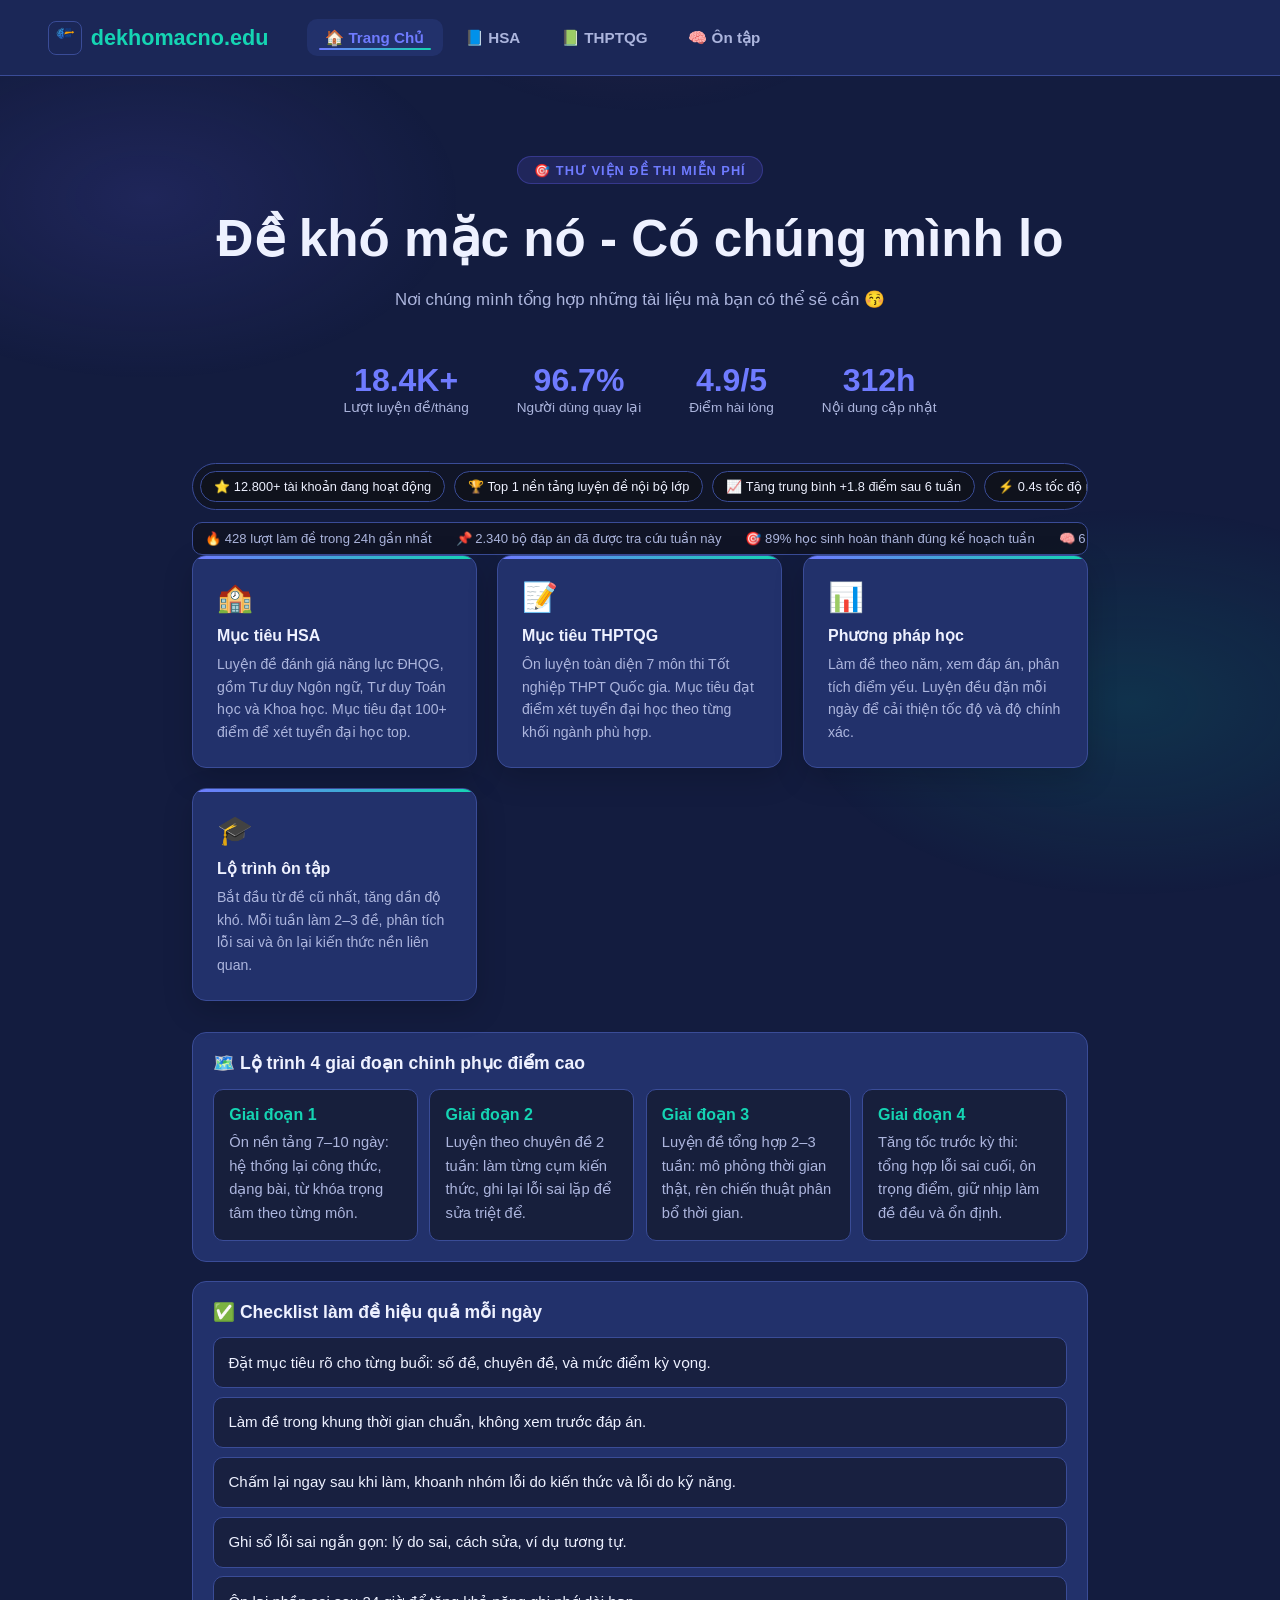
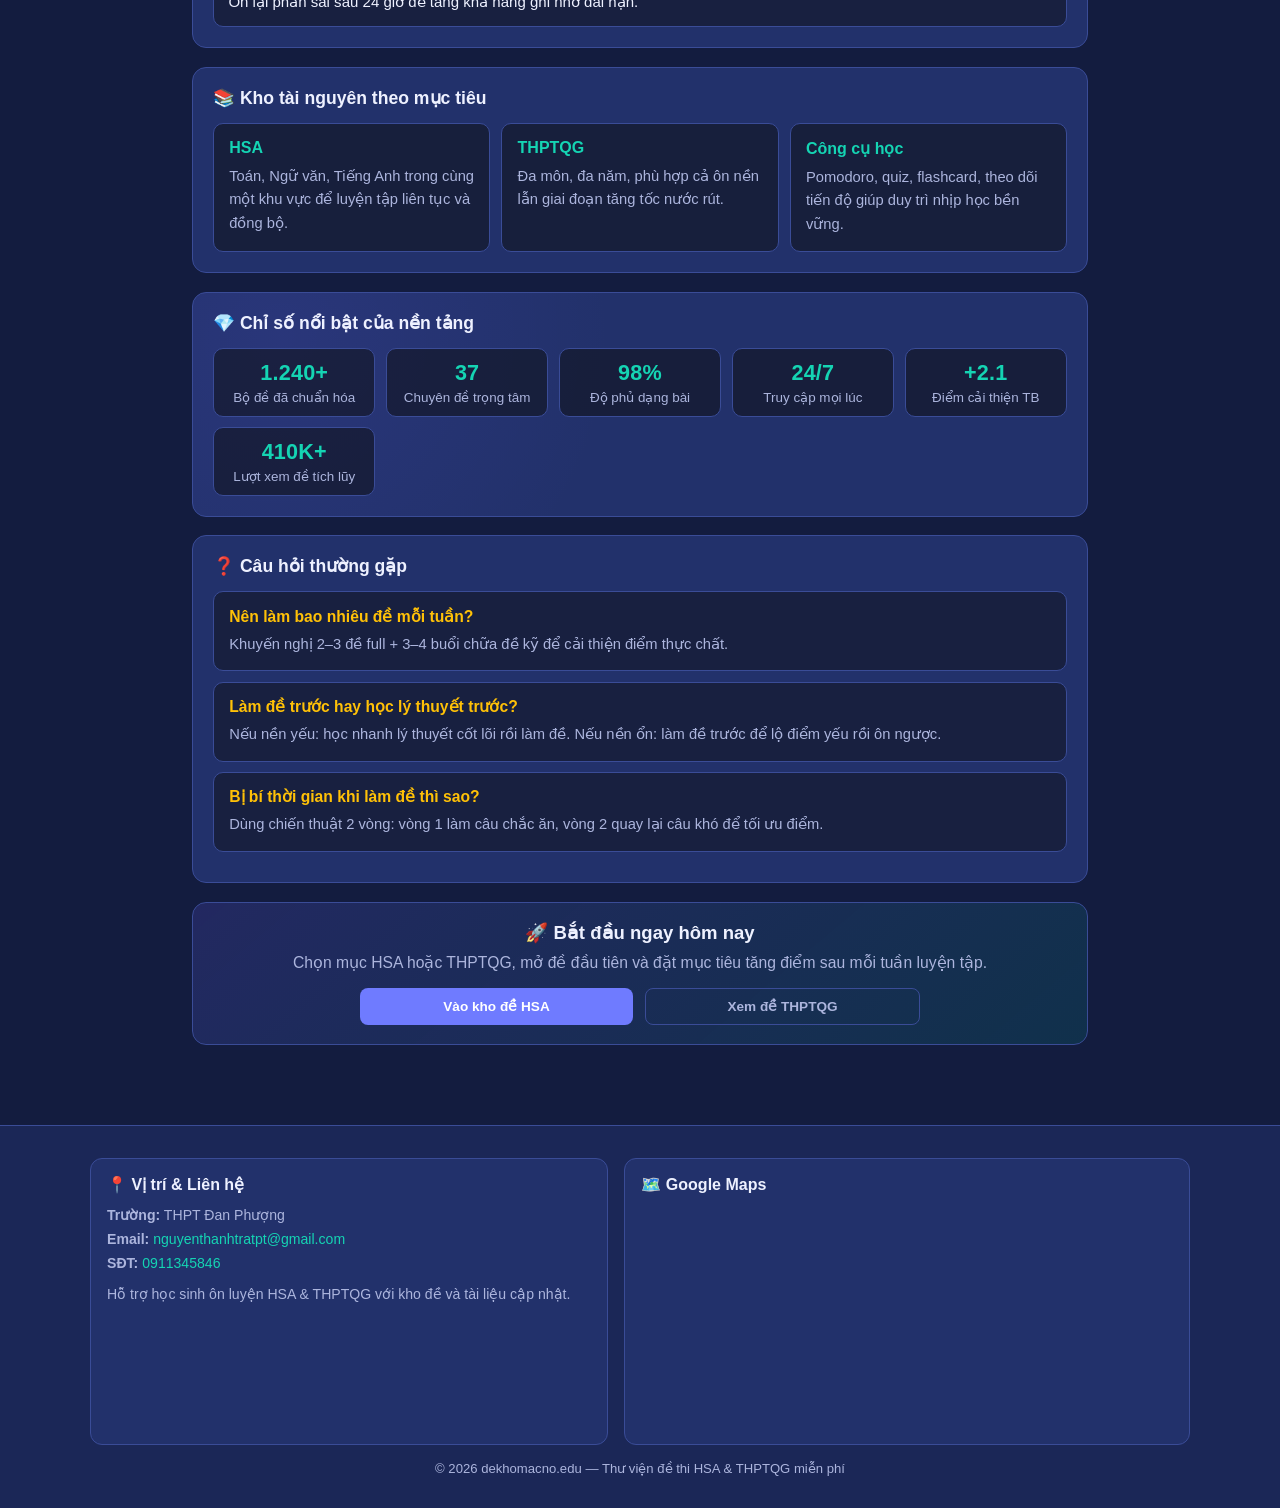
==== index2.html @ 5292398b "Initial upload tin cgai" ====
<!DOCTYPE html>
<html lang="vi">
<head>
<meta charset="UTF-8">
<meta name="viewport" content="width=device-width, initial-scale=1.0">
<title>dekhomacno.edu</title>
<link rel="icon" type="image/png" href="logo.png">
<link rel="stylesheet" href="styles.css">
<style>
:root{--bg:#131c3f;--surface:#1b2757;--card:#22316b;--border:#3a4c97;--accent:#6f7bff;--accent2:#15d4b3;--accent3:#ff7b8d;--text:#eef1ff;--muted:#acb5dd}
*{margin:0;padding:0;box-sizing:border-box}
body{background:var(--bg);color:var(--text);font-family:'Segoe UI',sans-serif;min-height:100vh}
nav{background:var(--surface);border-bottom:1px solid var(--border);padding:0 3rem;display:flex;align-items:center;gap:2.4rem;position:sticky;top:0;z-index:100;height:76px}
.logo{font-size:1.35rem;font-weight:800;color:var(--accent);display:flex;align-items:center;gap:.55rem}
.logo img{width:34px;height:34px;border-radius:8px;object-fit:cover;border:1px solid var(--border)}
.logo span{color:var(--accent2)}
.nav-links{display:flex;gap:.25rem}
.nav-links a{padding:.6rem 1.15rem;border-radius:10px;text-decoration:none;color:var(--muted);font-size:.95rem;font-weight:600;transition:all .2s;cursor:pointer}
.nav-links a:hover,.nav-links a.active{background:var(--card);color:var(--text)}
.nav-links a.active{color:var(--accent)}
.page{display:none}.page.active{display:block}
.hero{padding:5rem 2rem 3rem;max-width:960px;margin:0 auto;text-align:center}
.badge{display:inline-block;background:rgba(108,99,255,.15);color:var(--accent);border:1px solid rgba(108,99,255,.3);border-radius:20px;padding:.35rem 1rem;font-size:.8rem;font-weight:600;margin-bottom:1.5rem;text-transform:uppercase;letter-spacing:1px}
.hero h1{font-size:clamp(2rem,5vw,3.2rem);font-weight:800;line-height:1.2;margin-bottom:1rem}
.hp{color:var(--accent)}.hg{color:var(--accent2)}
.hero>p{color:var(--muted);font-size:1.05rem;max-width:560px;margin:0 auto 3rem;line-height:1.7}
.stats{display:flex;justify-content:center;gap:3rem;margin:2rem 0 3rem;flex-wrap:wrap}
.stat .num{font-size:2rem;font-weight:800;color:var(--accent)}.stat .label{color:var(--muted);font-size:.85rem}
.goal-grid{display:grid;grid-template-columns:repeat(auto-fit,minmax(230px,1fr));gap:1.25rem;text-align:left}
.gc{background:var(--card);border:1px solid var(--border);border-radius:14px;padding:1.5rem;position:relative;overflow:hidden}
.gc::before{content:'';position:absolute;top:0;left:0;right:0;height:3px;background:linear-gradient(90deg,var(--accent),var(--accent2))}
.gc .icon{font-size:1.8rem;margin-bottom:.75rem}.gc h3{font-size:1rem;font-weight:700;margin-bottom:.5rem}
.gc p{color:var(--muted);font-size:.88rem;line-height:1.6}
.ph{background:var(--surface);border-bottom:1px solid var(--border);padding:2.5rem 2rem 2rem}
.phi{max-width:1100px;margin:0 auto}
.ab{display:inline-block;width:40px;height:4px;border-radius:2px;margin-bottom:.75rem}
.ph h2{font-size:1.8rem;font-weight:800;margin-bottom:.5rem}.ph p{color:var(--muted);font-size:.95rem}
.fb{max-width:1100px;margin:1.5rem auto 0;padding:0 2rem;display:flex;gap:.5rem;flex-wrap:wrap}
.fb button{padding:.45rem 1.1rem;border-radius:8px;border:1px solid var(--border);background:var(--card);color:var(--muted);font-size:.85rem;cursor:pointer;transition:all .2s}
.fb button:hover,.fb button.active{background:var(--accent);border-color:var(--accent);color:white}
.gc2{max-width:1100px;margin:0 auto;padding:2rem;display:grid;grid-template-columns:repeat(auto-fill,minmax(300px,1fr));gap:1.25rem}
.ec{background:var(--card);border:1px solid var(--border);border-radius:14px;padding:1.5rem;display:flex;flex-direction:column;gap:1rem;transition:border-color .2s,transform .2s}
.ec:hover{border-color:rgba(108,99,255,.5);transform:translateY(-2px)}
.ct{display:flex;justify-content:space-between;align-items:flex-start}
.tag{display:inline-block;padding:.3rem .75rem;border-radius:6px;font-size:.75rem;font-weight:700;text-transform:uppercase;letter-spacing:.5px}
.t0{background:rgba(108,99,255,.2);color:var(--accent)}
.t1{background:rgba(0,201,167,.2);color:var(--accent2)}
.t2{background:rgba(255,107,107,.2);color:var(--accent3)}
.t3{background:rgba(255,193,7,.2);color:#ffc107}
.t4{background:rgba(33,150,243,.2);color:#2196f3}
.t5{background:rgba(156,39,176,.2);color:#9c27b0}
.t6{background:rgba(255,152,0,.2);color:#ff9800}
.t7{background:rgba(0,188,212,.2);color:#00bcd4}
.cs{font-size:.8rem;color:var(--muted);background:#2e3350;padding:.3rem .75rem;border-radius:6px}
.et{font-size:1rem;font-weight:700;line-height:1.4}
.em{display:flex;gap:1rem;font-size:.82rem;color:var(--muted)}
.ea{display:flex;gap:.75rem;margin-top:auto}
.btn{flex:1;padding:.6rem 1rem;border-radius:8px;font-size:.85rem;font-weight:600;cursor:pointer;border:none;transition:all .2s}
.bp{background:var(--accent);color:white}.bp:hover{background:#5a52e0}
.bo{background:transparent;color:var(--muted);border:1px solid var(--border)}.bo:hover{border-color:var(--accent2);color:var(--accent2)}
.mo{display:none;position:fixed;inset:0;background:rgba(0,0,0,.75);backdrop-filter:blur(4px);z-index:999;align-items:center;justify-content:center;padding:1rem}
.mo.open{display:flex}
.md{background:var(--surface);border:1px solid var(--border);border-radius:16px;max-width:580px;width:100%;max-height:85vh;overflow-y:auto;padding:2rem;position:relative}
.md h3{font-size:1.15rem;font-weight:800;margin-bottom:1.5rem}
.mc{position:absolute;top:1rem;right:1rem;background:var(--card);border:1px solid var(--border);color:var(--muted);width:32px;height:32px;border-radius:8px;cursor:pointer;font-size:1rem;display:flex;align-items:center;justify-content:center}
.sd{background:linear-gradient(135deg,rgba(108,99,255,.15),rgba(0,201,167,.1));border:1px solid var(--border);border-radius:12px;padding:1rem 1.5rem;text-align:center;margin-bottom:1.5rem}
.sd .big{font-size:2.5rem;font-weight:800;color:var(--accent)}.sd .sub{color:var(--muted);font-size:.85rem}
.as{margin-bottom:1.5rem}.as h4{font-size:.82rem;text-transform:uppercase;letter-spacing:1px;color:var(--muted);margin-bottom:.75rem}
.ag{display:grid;grid-template-columns:repeat(5,1fr);gap:.5rem}
.ai{background:var(--card);border:1px solid var(--border);border-radius:8px;padding:.4rem .5rem;text-align:center}
.ai .q{color:var(--muted);font-size:.72rem}.ai .a{font-weight:700;color:var(--accent2);font-size:.9rem}
.study-wrap{max-width:1100px;margin:0 auto;padding:2rem}
.tool-grid{display:grid;grid-template-columns:repeat(auto-fit,minmax(300px,1fr));gap:1.25rem}
.tool-card{background:var(--card);border:1px solid var(--border);border-radius:14px;padding:1.25rem}
.tool-card h3{font-size:1rem;margin-bottom:.9rem}
.form-row{display:grid;grid-template-columns:1fr 120px;gap:.6rem;margin-bottom:.6rem}
.form-row-3{display:grid;grid-template-columns:1fr 1fr auto;gap:.6rem;margin-bottom:.6rem}
input,select,textarea{width:100%;padding:.6rem .75rem;border-radius:8px;border:1px solid var(--border);background:#161a28;color:var(--text);font-size:.86rem}
textarea{resize:vertical;min-height:70px}
.task-list{display:flex;flex-direction:column;gap:.55rem;max-height:220px;overflow:auto;padding-right:.25rem}
.task-item{display:grid;grid-template-columns:auto 1fr auto;gap:.5rem;align-items:start;background:rgba(15,17,23,.6);border:1px solid var(--border);border-radius:10px;padding:.55rem .6rem}
.task-item.done .task-title{text-decoration:line-through;color:var(--muted)}
.task-meta{font-size:.75rem;color:var(--muted)}
.mini-btn{background:transparent;border:1px solid var(--border);color:var(--muted);border-radius:8px;padding:.25rem .5rem;cursor:pointer}
.mini-btn:hover{border-color:var(--accent3);color:var(--accent3)}
.flash-box{background:linear-gradient(135deg,rgba(108,99,255,.12),rgba(0,201,167,.08));border:1px solid var(--border);border-radius:12px;padding:1rem;margin-bottom:.8rem;min-height:150px}
.flash-q{font-size:.95rem;font-weight:700;margin-bottom:.75rem}
.flash-a{color:var(--muted);line-height:1.6;display:none}
.flash-a.open{display:block}
.quiz-q{font-size:.9rem;font-weight:700;margin:.35rem 0 .6rem}
.quiz-opts{display:flex;flex-direction:column;gap:.45rem}
.quiz-opts label{display:flex;gap:.5rem;align-items:flex-start;background:rgba(15,17,23,.6);border:1px solid var(--border);border-radius:8px;padding:.45rem .5rem;font-size:.85rem;cursor:pointer}
.muted{color:var(--muted);font-size:.82rem}
.timer{font-size:2rem;font-weight:800;color:var(--accent);margin:.35rem 0 .75rem}
.progress-grid{display:grid;grid-template-columns:repeat(4,minmax(120px,1fr));gap:.6rem}
.pstat{background:#161a28;border:1px solid var(--border);border-radius:10px;padding:.7rem .65rem;text-align:center}
.pstat .n{font-size:1.2rem;font-weight:800;color:var(--accent2)}
.pstat .l{font-size:.75rem;color:var(--muted)}
@media(max-width:760px){.form-row,.form-row-3{grid-template-columns:1fr}.progress-grid{grid-template-columns:repeat(2,minmax(120px,1fr))}}
.site-footer{border-top:1px solid var(--border);margin-top:2rem;background:var(--surface);padding:2rem}
.footer-wrap{max-width:1100px;margin:0 auto;display:grid;grid-template-columns:1.1fr 1.2fr;gap:1rem}
.footer-card{background:var(--card);border:1px solid var(--border);border-radius:12px;padding:1rem}
.footer-title{font-size:1rem;font-weight:700;margin-bottom:.6rem}
.footer-item{color:var(--muted);font-size:.88rem;line-height:1.7}
.footer-item a{color:var(--accent2);text-decoration:none}
.footer-item a:hover{text-decoration:underline}
.footer-map{width:100%;height:220px;border:0;border-radius:10px}
.footer-copy{text-align:center;color:var(--muted);font-size:.82rem;margin-top:1rem}
@media(max-width:860px){.footer-wrap{grid-template-columns:1fr}.footer-map{height:200px}}
</style>
</head>
<body class="is-loading text-reveal-pending">
<div id="pageLoader" class="page-loader" aria-live="polite" aria-busy="true">
  <div class="loader-box">
    <div class="loader-spinner" aria-hidden="true"></div>
    <p>Đang tải dữ liệu đề thi...</p>
    <div class="loader-bar"><span></span></div>
  </div>
</div>
<nav>
  <div class="logo"><img src="logo.png" alt="dekhomacno.edu logo"><span>dekhomacno.edu</span></div>
  <div class="nav-links">
    <a class="active" onclick="sp('home',this)">🏠 Trang Chủ</a>
    <a onclick="sp('hsa',this)">📘 HSA</a>
    <a onclick="sp('thptqg',this)">📗 THPTQG</a>
    <a onclick="sp('study',this)">🧠 Ôn tập</a>
  </div>
</nav>

<div id="home" class="page active">
<div class="hero">
  <div class="badge">🎯 Thư viện đề thi miễn phí</div>
  <h1>Đề khó mặc nó - Có chúng mình lo</h1>
  <p>Nơi chúng mình tổng hợp những tài liệu mà bạn có thể sẽ cần 😚</p>
  <div class="stats">
    <div class="stat"><div class="num">18.4K+</div><div class="label">Lượt luyện đề/tháng</div></div>
    <div class="stat"><div class="num">96.7%</div><div class="label">Người dùng quay lại</div></div>
    <div class="stat"><div class="num">4.9/5</div><div class="label">Điểm hài lòng</div></div>
    <div class="stat"><div class="num">312h</div><div class="label">Nội dung cập nhật</div></div>
  </div>

  <div class="trust-ribbon">
    <div class="trust-marquee">
      <div class="trust-track">
        <span>⭐ 12.800+ tài khoản đang hoạt động</span>
        <span>🏆 Top 1 nền tảng luyện đề nội bộ lớp</span>
        <span>📈 Tăng trung bình +1.8 điểm sau 6 tuần</span>
        <span>⚡ 0.4s tốc độ mở đề trung bình</span>
      </div>
      <div class="trust-track" aria-hidden="true">
        <span>⭐ 12.800+ tài khoản đang hoạt động</span>
        <span>🏆 Top 1 nền tảng luyện đề nội bộ lớp</span>
        <span>📈 Tăng trung bình +1.8 điểm sau 6 tuần</span>
        <span>⚡ 0.4s tốc độ mở đề trung bình</span>
      </div>
    </div>
  </div>

  <div class="ticker-wrap">
    <div class="ticker-marquee">
      <div class="ticker-track">
        <span>🔥 428 lượt làm đề trong 24h gần nhất</span>
        <span>📌 2.340 bộ đáp án đã được tra cứu tuần này</span>
        <span>🎯 89% học sinh hoàn thành đúng kế hoạch tuần</span>
        <span>🧠 6.200 phiên Pomodoro đã hoàn thành tháng này</span>
      </div>
      <div class="ticker-track" aria-hidden="true">
        <span>🔥 428 lượt làm đề trong 24h gần nhất</span>
        <span>📌 2.340 bộ đáp án đã được tra cứu tuần này</span>
        <span>🎯 89% học sinh hoàn thành đúng kế hoạch tuần</span>
        <span>🧠 6.200 phiên Pomodoro đã hoàn thành tháng này</span>
      </div>
    </div>
  </div>
  <div class="goal-grid">
    <div class="gc"><div class="icon">🏫</div><h3>Mục tiêu HSA</h3><p>Luyện đề đánh giá năng lực ĐHQG, gồm Tư duy Ngôn ngữ, Tư duy Toán học và Khoa học. Mục tiêu đạt 100+ điểm để xét tuyển đại học top.</p></div>
    <div class="gc"><div class="icon">📝</div><h3>Mục tiêu THPTQG</h3><p>Ôn luyện toàn diện 7 môn thi Tốt nghiệp THPT Quốc gia. Mục tiêu đạt điểm xét tuyển đại học theo từng khối ngành phù hợp.</p></div>
    <div class="gc"><div class="icon">📊</div><h3>Phương pháp học</h3><p>Làm đề theo năm, xem đáp án, phân tích điểm yếu. Luyện đều đặn mỗi ngày để cải thiện tốc độ và độ chính xác.</p></div>
    <div class="gc"><div class="icon">🎓</div><h3>Lộ trình ôn tập</h3><p>Bắt đầu từ đề cũ nhất, tăng dần độ khó. Mỗi tuần làm 2–3 đề, phân tích lỗi sai và ôn lại kiến thức nền liên quan.</p></div>
  </div>

  <div class="home-stack">
    <div class="home-block">
      <h3>🗺️ Lộ trình 4 giai đoạn chinh phục điểm cao</h3>
      <div class="home-grid-4">
        <div class="home-mini"><strong>Giai đoạn 1</strong><p>Ôn nền tảng 7–10 ngày: hệ thống lại công thức, dạng bài, từ khóa trọng tâm theo từng môn.</p></div>
        <div class="home-mini"><strong>Giai đoạn 2</strong><p>Luyện theo chuyên đề 2 tuần: làm từng cụm kiến thức, ghi lại lỗi sai lặp để sửa triệt để.</p></div>
        <div class="home-mini"><strong>Giai đoạn 3</strong><p>Luyện đề tổng hợp 2–3 tuần: mô phỏng thời gian thật, rèn chiến thuật phân bổ thời gian.</p></div>
        <div class="home-mini"><strong>Giai đoạn 4</strong><p>Tăng tốc trước kỳ thi: tổng hợp lỗi sai cuối, ôn trọng điểm, giữ nhịp làm đề đều và ổn định.</p></div>
      </div>
    </div>

    <div class="home-block">
      <h3>✅ Checklist làm đề hiệu quả mỗi ngày</h3>
      <div class="home-list">
        <div class="home-li">Đặt mục tiêu rõ cho từng buổi: số đề, chuyên đề, và mức điểm kỳ vọng.</div>
        <div class="home-li">Làm đề trong khung thời gian chuẩn, không xem trước đáp án.</div>
        <div class="home-li">Chấm lại ngay sau khi làm, khoanh nhóm lỗi do kiến thức và lỗi do kỹ năng.</div>
        <div class="home-li">Ghi sổ lỗi sai ngắn gọn: lý do sai, cách sửa, ví dụ tương tự.</div>
        <div class="home-li">Ôn lại phần sai sau 24 giờ để tăng khả năng ghi nhớ dài hạn.</div>
      </div>
    </div>

    <div class="home-block">
      <h3>📚 Kho tài nguyên theo mục tiêu</h3>
      <div class="home-grid-3">
        <div class="home-mini"><strong>HSA</strong><p>Toán, Ngữ văn, Tiếng Anh trong cùng một khu vực để luyện tập liên tục và đồng bộ.</p></div>
        <div class="home-mini"><strong>THPTQG</strong><p>Đa môn, đa năm, phù hợp cả ôn nền lẫn giai đoạn tăng tốc nước rút.</p></div>
        <div class="home-mini"><strong>Công cụ học</strong><p>Pomodoro, quiz, flashcard, theo dõi tiến độ giúp duy trì nhịp học bền vững.</p></div>
      </div>
    </div>

    <div class="home-block power-block">
      <h3>💎 Chỉ số nổi bật của nền tảng</h3>
      <div class="power-grid">
        <div class="power-item"><div class="pnum">1.240+</div><div class="plabel">Bộ đề đã chuẩn hóa</div></div>
        <div class="power-item"><div class="pnum">37</div><div class="plabel">Chuyên đề trọng tâm</div></div>
        <div class="power-item"><div class="pnum">98%</div><div class="plabel">Độ phủ dạng bài</div></div>
        <div class="power-item"><div class="pnum">24/7</div><div class="plabel">Truy cập mọi lúc</div></div>
        <div class="power-item"><div class="pnum">+2.1</div><div class="plabel">Điểm cải thiện TB</div></div>
        <div class="power-item"><div class="pnum">410K+</div><div class="plabel">Lượt xem đề tích lũy</div></div>
      </div>
    </div>

    <div class="home-block faq-block">
      <h3>❓ Câu hỏi thường gặp</h3>
      <div class="faq-item"><strong>Nên làm bao nhiêu đề mỗi tuần?</strong><p>Khuyến nghị 2–3 đề full + 3–4 buổi chữa đề kỹ để cải thiện điểm thực chất.</p></div>
      <div class="faq-item"><strong>Làm đề trước hay học lý thuyết trước?</strong><p>Nếu nền yếu: học nhanh lý thuyết cốt lõi rồi làm đề. Nếu nền ổn: làm đề trước để lộ điểm yếu rồi ôn ngược.</p></div>
      <div class="faq-item"><strong>Bị bí thời gian khi làm đề thì sao?</strong><p>Dùng chiến thuật 2 vòng: vòng 1 làm câu chắc ăn, vòng 2 quay lại câu khó để tối ưu điểm.</p></div>
    </div>

    <div class="home-cta">
      <h3>🚀 Bắt đầu ngay hôm nay</h3>
      <p>Chọn mục HSA hoặc THPTQG, mở đề đầu tiên và đặt mục tiêu tăng điểm sau mỗi tuần luyện tập.</p>
      <div class="ea" style="justify-content:center;max-width:560px;margin:0 auto">
        <button class="btn bp" onclick="sp('hsa',document.querySelectorAll('.nav-links a')[1])">Vào kho đề HSA</button>
        <button class="btn bo" onclick="sp('thptqg',document.querySelectorAll('.nav-links a')[2])">Xem đề THPTQG</button>
      </div>
    </div>
  </div>
</div>
</div>

<div id="hsa" class="page">
<div class="ph"><div class="phi"><div class="ab" style="background:linear-gradient(90deg,#6c63ff,#00c9a7)"></div><h2>📘 Đề Thi HSA (Toán • Ngữ Văn • Tiếng Anh)</h2><p>Tất cả đề HSA nằm trong một mục duy nhất, đã phân loại theo môn để luyện tập nhanh • Mở trực tiếp file PDF</p></div></div>
<div class="fb">
  <button class="active" onclick="fc('hg','all',this)">Tất cả</button>
  <button onclick="fc('hg','toan',this)">📐 Toán HSA</button>
  <button onclick="fc('hg','van',this)">📖 Ngữ văn HSA</button>
  <button onclick="fc('hg','anh',this)">🌐 Tiếng Anh HSA</button>
</div>
<div class="gc2" style="padding-top:1rem;padding-bottom:0;grid-template-columns:1fr;">
  <div class="ec" style="gap:.75rem">
    <div class="ct"><span class="tag t0">Hướng dẫn sử dụng</span><span class="cs">Dành cho người mới</span></div>
    <div class="et">Cách sử dụng kho đề trong 4 bước</div>
    <div class="home-list">
      <div class="home-li"><strong>Bước 1:</strong> Chọn môn bằng bộ lọc phía trên (Toán / Văn / Tiếng Anh).</div>
      <div class="home-li"><strong>Bước 2:</strong> Nhấn <strong>📄 Xem đề</strong> để mở file đề trực tiếp từ thư mục.</div>
      <div class="home-li"><strong>Bước 3:</strong> Làm đề theo thời gian thật, sau đó mở <strong>🔑 Gợi ý</strong> để đối chiếu.</div>
      <div class="home-li"><strong>Bước 4:</strong> Sang tab <strong>🧠 Ôn tập</strong> để luyện flashcard, quick quiz và theo dõi tiến độ.</div>
    </div>
    <div class="em"><span>💡 Mẹo: luôn ghi lại 5 lỗi sai lặp sau mỗi đề</span><span>🎯 Mục tiêu: tăng dần độ chính xác qua từng tuần</span></div>
  </div>
</div>
<div class="gc2" style="padding-top:.75rem;padding-bottom:0;grid-template-columns:1fr;">
  <div class="ec" style="gap:.75rem">
    <div class="ct"><span class="tag t3">Hướng dẫn luyện</span><span class="cs">Mẹo làm đề nhanh</span></div>
    <div class="et">Chiến thuật luyện đề HSA theo 3 bước</div>
    <div class="em"><span>1) Làm đề đúng thời gian</span><span>2) Chữa kỹ lỗi sai</span><span>3) Ôn lại lỗi sau 24h</span></div>
  </div>
</div>
<div class="gc2" id="hg"></div>
</div>

<div id="thptqg" class="page">
<div class="ph"><div class="phi"><div class="ab" style="background:linear-gradient(90deg,#ff6b6b,#ffc107)"></div><h2>📗 Đề Thi THPT Quốc Gia</h2><p>Đề thi chính thức từ 2018–2024 • 7 môn học đầy đủ</p></div></div>
<div class="fb">
  <button class="active" onclick="fc('tg','toan',this)">📐 Toán</button>
  <button onclick="fc('tg','van',this)">📖 Văn</button>
  <button onclick="fc('tg','anh',this)">🌐 Anh</button>
  <button onclick="fc('tg','ly',this)">⚡ Lý</button>
</div>
<div class="gc2" style="padding-top:.75rem;padding-bottom:0;grid-template-columns:1fr;">
  <div class="ec" style="gap:.75rem">
    <div class="ct"><span class="tag t0">Hướng dẫn sử dụng</span><span class="cs">THPTQG nhanh gọn</span></div>
    <div class="et">Cách dùng kho đề THPTQG hiệu quả</div>
    <div class="home-list">
      <div class="home-li"><strong>Bước 1:</strong> Chọn môn muốn luyện ở bộ lọc (Toán, Văn, Anh, Lý).</div>
      <div class="home-li"><strong>Bước 2:</strong> Mở đề bằng nút <strong>📄 Xem đề</strong> và làm theo đúng thời gian chuẩn.</div>
      <div class="home-li"><strong>Bước 3:</strong> Nhấn <strong>🔑 Gợi ý</strong> để đối chiếu và khoanh vùng lỗi sai chính.</div>
      <div class="home-li"><strong>Bước 4:</strong> Vào tab <strong>🧠 Ôn tập</strong> để luyện lại bằng flashcard + quick quiz theo môn yếu.</div>
    </div>
    <div class="em"><span>📌 Gợi ý: làm tối thiểu 2 đề/môn mỗi tuần</span><span>🚀 Theo dõi tiến bộ bằng điểm quiz và checklist nhiệm vụ</span></div>
  </div>
</div>
<div class="gc2" style="padding-top:.75rem;padding-bottom:0;grid-template-columns:1fr;">
  <div class="ec" style="gap:.75rem">
    <div class="ct"><span class="tag t6">Mẹo ôn THPTQG</span><span class="cs">Tăng điểm bền vững</span></div>
    <div class="et">Công thức ôn thi 30 ngày trước kỳ thi</div>
    <div class="em"><span>Tuần 1-2: Củng cố nền</span><span>Tuần 3: Luyện đề</span><span>Tuần 4: Tổng ôn lỗi sai</span></div>
  </div>
</div>
<div class="gc2" id="tg">
  <div class="ec coming-card" data-f="tailieu"><div class="ct"><span class="tag t3 coming-pill">THPTQG</span><span class="cs">Sắp cập nhật</span></div><div class="et">Mục tài liệu THPTQG mới</div><div class="em"><span>📁 Bạn sẽ thêm tài liệu sau</span><span>✨ Đã sẵn chỗ hiển thị</span></div><div class="ea"><button class="btn bo" disabled>⏳ Chờ thêm tài liệu</button><button class="btn bp" disabled>🔑 Chờ đáp án</button></div></div>
  <div class="ec" data-f="toan"><div class="ct"><span class="tag t1">Toán</span><span class="cs">50 câu · 90'</span></div><div class="et">Đề Toán THPTQG 2024 – Mã đề 101</div><div class="em"><span>📅 2024</span><span>📊 TB: 6.4</span></div><div class="ea"><button class="btn bo">📄 Xem đề</button><button class="btn bp" onclick="sa('Toán THPTQG 2024','10⁄10','thpt')">🔑 Đáp án</button></div></div>
  <div class="ec" data-f="toan"><div class="ct"><span class="tag t1">Toán</span><span class="cs">50 câu · 90'</span></div><div class="et">Đề Toán THPTQG 2023 – Mã đề 101</div><div class="em"><span>📅 2023</span><span>📊 TB: 6.1</span></div><div class="ea"><button class="btn bo">📄 Xem đề</button><button class="btn bp" onclick="sa('Toán THPTQG 2023','10⁄10','thpt')">🔑 Đáp án</button></div></div>
  <div class="ec" data-f="toan"><div class="ct"><span class="tag t1">Toán</span><span class="cs">50 câu · 90'</span></div><div class="et">Đề Toán THPTQG 2022 – Mã đề 101</div><div class="em"><span>📅 2022</span><span>📊 TB: 6.5</span></div><div class="ea"><button class="btn bo">📄 Xem đề</button><button class="btn bp" onclick="sa('Toán THPTQG 2022','10⁄10','thpt')">🔑 Đáp án</button></div></div>
  <div class="ec" data-f="toan"><div class="ct"><span class="tag t1">Toán</span><span class="cs">50 câu · 90'</span></div><div class="et">Đề Toán THPTQG 2021 – Mã đề 101</div><div class="em"><span>📅 2021</span><span>📊 TB: 6.6</span></div><div class="ea"><button class="btn bo">📄 Xem đề</button><button class="btn bp" onclick="sa('Toán THPTQG 2021','10⁄10','thpt')">🔑 Đáp án</button></div></div>
  <div class="ec" data-f="toan"><div class="ct"><span class="tag t1">Toán</span><span class="cs">50 câu · 90'</span></div><div class="et">Đề Toán THPTQG 2020 – Mã đề 101</div><div class="em"><span>📅 2020</span><span>📊 TB: 7.1</span></div><div class="ea"><button class="btn bo">📄 Xem đề</button><button class="btn bp" onclick="sa('Toán THPTQG 2020','10⁄10','thpt')">🔑 Đáp án</button></div></div>
  <div class="ec" data-f="van"><div class="ct"><span class="tag t2">Ngữ Văn</span><span class="cs">Tự luận · 120'</span></div><div class="et">Đề Ngữ Văn THPTQG 2024</div><div class="em"><span>📅 2024</span><span>📊 TB: 6.8</span></div><div class="ea"><button class="btn bo">📄 Xem đề</button><button class="btn bp" onclick="sa('Ngữ Văn THPTQG 2024','10⁄10','van')">🔑 Đáp án</button></div></div>
  <div class="ec" data-f="van"><div class="ct"><span class="tag t2">Ngữ Văn</span><span class="cs">Tự luận · 120'</span></div><div class="et">Đề Ngữ Văn THPTQG 2023</div><div class="em"><span>📅 2023</span><span>📊 TB: 7.1</span></div><div class="ea"><button class="btn bo">📄 Xem đề</button><button class="btn bp" onclick="sa('Ngữ Văn THPTQG 2023','10⁄10','van')">🔑 Đáp án</button></div></div>
  <div class="ec" data-f="van"><div class="ct"><span class="tag t2">Ngữ Văn</span><span class="cs">Tự luận · 120'</span></div><div class="et">Đề Ngữ Văn THPTQG 2022</div><div class="em"><span>📅 2022</span><span>📊 TB: 7.0</span></div><div class="ea"><button class="btn bo">📄 Xem đề</button><button class="btn bp" onclick="sa('Ngữ Văn THPTQG 2022','10⁄10','van')">🔑 Đáp án</button></div></div>
  <div class="ec" data-f="anh"><div class="ct"><span class="tag t3">Tiếng Anh</span><span class="cs">50 câu · 60'</span></div><div class="et">Đề Tiếng Anh THPTQG 2024 – Mã 401</div><div class="em"><span>📅 2024</span><span>📊 TB: 5.9</span></div><div class="ea"><button class="btn bo">📄 Xem đề</button><button class="btn bp" onclick="sa('Tiếng Anh THPTQG 2024','10⁄10','thpt')">🔑 Đáp án</button></div></div>
  <div class="ec" data-f="anh"><div class="ct"><span class="tag t3">Tiếng Anh</span><span class="cs">50 câu · 60'</span></div><div class="et">Đề Tiếng Anh THPTQG 2023 – Mã 401</div><div class="em"><span>📅 2023</span><span>📊 TB: 6.2</span></div><div class="ea"><button class="btn bo">📄 Xem đề</button><button class="btn bp" onclick="sa('Tiếng Anh THPTQG 2023','10⁄10','thpt')">🔑 Đáp án</button></div></div>
  <div class="ec" data-f="anh"><div class="ct"><span class="tag t3">Tiếng Anh</span><span class="cs">50 câu · 60'</span></div><div class="et">Đề Tiếng Anh THPTQG 2022 – Mã 401</div><div class="em"><span>📅 2022</span><span>📊 TB: 5.7</span></div><div class="ea"><button class="btn bo">📄 Xem đề</button><button class="btn bp" onclick="sa('Tiếng Anh THPTQG 2022','10⁄10','thpt')">🔑 Đáp án</button></div></div>
  <div class="ec" data-f="ly"><div class="ct"><span class="tag t4">Vật Lý</span><span class="cs">40 câu · 50'</span></div><div class="et">Đề Vật Lý THPTQG 2024 – Mã đề 201</div><div class="em"><span>📅 2024</span><span>📊 TB: 5.8</span></div><div class="ea"><button class="btn bo">📄 Xem đề</button><button class="btn bp" onclick="sa('Vật Lý THPTQG 2024','10⁄10','thpt')">🔑 Đáp án</button></div></div>
  <div class="ec" data-f="ly"><div class="ct"><span class="tag t4">Vật Lý</span><span class="cs">40 câu · 50'</span></div><div class="et">Đề Vật Lý THPTQG 2023 – Mã đề 201</div><div class="em"><span>📅 2023</span><span>📊 TB: 6.0</span></div><div class="ea"><button class="btn bo">📄 Xem đề</button><button class="btn bp" onclick="sa('Vật Lý THPTQG 2023','10⁄10','thpt')">🔑 Đáp án</button></div></div>
  <div class="ec" data-f="ly"><div class="ct"><span class="tag t4">Vật Lý</span><span class="cs">40 câu · 50'</span></div><div class="et">Đề Vật Lý THPTQG 2022 – Mã đề 201</div><div class="em"><span>📅 2022</span><span>📊 TB: 5.6</span></div><div class="ea"><button class="btn bo">📄 Xem đề</button><button class="btn bp" onclick="sa('Vật Lý THPTQG 2022','10⁄10','thpt')">🔑 Đáp án</button></div></div>
  <div class="ec" data-f="hoa"><div class="ct"><span class="tag t5">Hóa Học</span><span class="cs">40 câu · 50'</span></div><div class="et">Đề Hóa Học THPTQG 2024 – Mã đề 201</div><div class="em"><span>📅 2024</span><span>📊 TB: 6.3</span></div><div class="ea"><button class="btn bo">📄 Xem đề</button><button class="btn bp" onclick="sa('Hóa Học THPTQG 2024','10⁄10','thpt')">🔑 Đáp án</button></div></div>
  <div class="ec" data-f="hoa"><div class="ct"><span class="tag t5">Hóa Học</span><span class="cs">40 câu · 50'</span></div><div class="et">Đề Hóa Học THPTQG 2023 – Mã đề 201</div><div class="em"><span>📅 2023</span><span>📊 TB: 6.1</span></div><div class="ea"><button class="btn bo">📄 Xem đề</button><button class="btn bp" onclick="sa('Hóa Học THPTQG 2023','10⁄10','thpt')">🔑 Đáp án</button></div></div>
  <div class="ec" data-f="hoa"><div class="ct"><span class="tag t5">Hóa Học</span><span class="cs">40 câu · 50'</span></div><div class="et">Đề Hóa Học THPTQG 2022 – Mã đề 201</div><div class="em"><span>📅 2022</span><span>📊 TB: 5.9</span></div><div class="ea"><button class="btn bo">📄 Xem đề</button><button class="btn bp" onclick="sa('Hóa Học THPTQG 2022','10⁄10','thpt')">🔑 Đáp án</button></div></div>
  <div class="ec" data-f="su"><div class="ct"><span class="tag t6">Lịch Sử</span><span class="cs">40 câu · 50'</span></div><div class="et">Đề Lịch Sử THPTQG 2024 – Mã đề 301</div><div class="em"><span>📅 2024</span><span>📊 TB: 6.7</span></div><div class="ea"><button class="btn bo">📄 Xem đề</button><button class="btn bp" onclick="sa('Lịch Sử THPTQG 2024','10⁄10','thpt')">🔑 Đáp án</button></div></div>
  <div class="ec" data-f="su"><div class="ct"><span class="tag t6">Lịch Sử</span><span class="cs">40 câu · 50'</span></div><div class="et">Đề Lịch Sử THPTQG 2023 – Mã đề 301</div><div class="em"><span>📅 2023</span><span>📊 TB: 6.9</span></div><div class="ea"><button class="btn bo">📄 Xem đề</button><button class="btn bp" onclick="sa('Lịch Sử THPTQG 2023','10⁄10','thpt')">🔑 Đáp án</button></div></div>
  <div class="ec" data-f="su"><div class="ct"><span class="tag t6">Lịch Sử</span><span class="cs">40 câu · 50'</span></div><div class="et">Đề Lịch Sử THPTQG 2022 – Mã đề 301</div><div class="em"><span>📅 2022</span><span>📊 TB: 7.0</span></div><div class="ea"><button class="btn bo">📄 Xem đề</button><button class="btn bp" onclick="sa('Lịch Sử THPTQG 2022','10⁄10','thpt')">🔑 Đáp án</button></div></div>
  <div class="ec" data-f="tin"><div class="ct"><span class="tag t7">Tin Học</span><span class="cs">40 câu · 50'</span></div><div class="et">Đề Tin Học THPTQG 2024 – Mã đề 501</div><div class="em"><span>📅 2024</span><span>📊 TB: 7.2</span></div><div class="ea"><button class="btn bo">📄 Xem đề</button><button class="btn bp" onclick="sa('Tin Học THPTQG 2024','10⁄10','thpt')">🔑 Đáp án</button></div></div>
  <div class="ec" data-f="tin"><div class="ct"><span class="tag t7">Tin Học</span><span class="cs">40 câu · 50'</span></div><div class="et">Đề Tin Học THPTQG 2023 – Mã đề 501</div><div class="em"><span>📅 2023</span><span>📊 TB: 7.5</span></div><div class="ea"><button class="btn bo">📄 Xem đề</button><button class="btn bp" onclick="sa('Tin Học THPTQG 2023','10⁄10','thpt')">🔑 Đáp án</button></div></div>
  <div class="ec" data-f="tin"><div class="ct"><span class="tag t7">Tin Học</span><span class="cs">40 câu · 50'</span></div><div class="et">Đề Tin Học THPTQG 2022 – Mã đề 501</div><div class="em"><span>📅 2022</span><span>📊 TB: 7.3</span></div><div class="ea"><button class="btn bo">📄 Xem đề</button><button class="btn bp" onclick="sa('Tin Học THPTQG 2022','10⁄10','thpt')">🔑 Đáp án</button></div></div>
</div>
</div>

<div id="study" class="page">
<div class="ph"><div class="phi"><div class="ab" style="background:linear-gradient(90deg,#6c63ff,#00c9a7)"></div><h2>🧠 Bộ Công Cụ Ôn Thi</h2><p>Lập kế hoạch • Flashcard • Quiz tự chấm • Pomodoro • Theo dõi tiến độ</p></div></div>
<div class="study-wrap">
  <div class="tool-grid">
    <div class="tool-card">
      <h3>📅 Kế hoạch học trong ngày</h3>
      <div class="form-row-3">
        <input id="taskSubject" placeholder="Môn học (VD: Toán)">
        <input id="taskDate" type="date">
        <button class="btn bp" onclick="addTask()">Thêm</button>
      </div>
      <textarea id="taskNote" placeholder="Nội dung cần ôn (VD: Hàm số, tích phân, 2 đề 2023)..."></textarea>
      <div id="taskList" class="task-list" style="margin-top:.7rem"></div>
    </div>

    <div class="tool-card">
      <h3>🃏 Flashcard theo môn</h3>
      <div class="form-row" style="margin-bottom:.8rem">
        <select id="flashSubject" onchange="changeFlashSubject(this.value)">
          <option value="toan">📐 Toán</option>
          <option value="van">📖 Ngữ Văn</option>
          <option value="anh">🌐 Tiếng Anh</option>
          <option value="ly">⚡ Vật Lý</option>
          <option value="hoa">🧪 Hóa Học</option>
          <option value="su">🏛 Lịch Sử</option>
          <option value="tin">💻 Tin Học</option>
        </select>
        <button class="btn bo" onclick="shuffleFlashDeck()">🔀 Trộn thẻ</button>
      </div>
      <div class="flash-box">
        <div class="flash-q" id="flashQ"></div>
        <div class="flash-a" id="flashA"></div>
      </div>
      <div class="ea" style="margin-top:0">
        <button class="btn bo" onclick="toggleFlashAnswer()">Hiện/Ẩn đáp án</button>
        <button class="btn bo" onclick="markFlash(false)">Cần ôn lại</button>
        <button class="btn bp" onclick="markFlash(true)">Đã nhớ</button>
      </div>
      <p class="muted" id="flashMeta" style="margin-top:.6rem"></p>
      <div class="home-list" style="margin-top:.75rem">
        <div class="home-li"><strong>🎯 Mục tiêu buổi học:</strong> Hoàn thành 20–30 thẻ, tỷ lệ nhớ cuối buổi ≥ 80%.</div>
        <div class="home-li"><strong>🔁 Chu kỳ ôn lại:</strong> Ôn thẻ sai sau 24h và ôn lại lần 2 sau 72h.</div>
        <div class="home-li"><strong>🧠 Mẹo ghi nhớ:</strong> Nói to đáp án + tự tạo ví dụ ngắn để tăng lưu giữ.</div>
      </div>
      <div class="home-grid-3" style="margin-top:.6rem;grid-template-columns:repeat(auto-fit,minmax(120px,1fr));gap:.45rem">
        <div class="home-mini"><strong style="font-size:.88rem">Vòng 1</strong><p style="font-size:.8rem">Học nhanh toàn bộ thẻ.</p></div>
        <div class="home-mini"><strong style="font-size:.88rem">Vòng 2</strong><p style="font-size:.8rem">Chỉ ôn thẻ đánh dấu sai.</p></div>
        <div class="home-mini"><strong style="font-size:.88rem">Vòng 3</strong><p style="font-size:.8rem">Kiểm tra lại bằng quiz.</p></div>
      </div>
    </div>

    <div class="tool-card">
      <h3>❓ Quick Quiz theo môn</h3>
      <div class="form-row" style="margin-bottom:.8rem">
        <select id="quizSubject" onchange="setQuizSubject(this.value)">
          <option value="mixed">🎯 Trộn tất cả môn</option>
          <option value="toan">📐 Toán</option>
          <option value="van">📖 Ngữ Văn</option>
          <option value="anh">🌐 Tiếng Anh</option>
          <option value="ly">⚡ Vật Lý</option>
          <option value="hoa">🧪 Hóa Học</option>
          <option value="su">🏛 Lịch Sử</option>
          <option value="tin">💻 Tin Học</option>
        </select>
        <button class="btn bo" onclick="startQuiz()">🔄 Tạo theo môn</button>
      </div>
      <div id="quizWrap" class="muted">Nhấn bắt đầu để tạo bộ câu hỏi ngẫu nhiên.</div>
      <div class="ea" style="margin-top:.7rem">
        <button class="btn bo" onclick="startQuiz()">Tạo đề mới</button>
        <button class="btn bp" onclick="submitQuiz()">Nộp bài</button>
      </div>
      <p class="muted" id="quizResult" style="margin-top:.6rem"></p>
      <div class="home-list" style="margin-top:.75rem">
        <div class="home-li"><strong>📊 Quy đổi nhanh:</strong> 5/5 = Rất tốt • 4/5 = Ổn định • 3/5 = Cần ôn thêm • ≤2/5 = Ôn lại nền.</div>
        <div class="home-li"><strong>⏱️ Chiến thuật:</strong> Mỗi câu tối đa 45–60 giây, chưa chắc thì đánh dấu và chuyển ngay.</div>
        <div class="home-li"><strong>📝 Sau khi nộp:</strong> Ghi lại 3 lỗi sai tiêu biểu và làm lại cùng môn sau 30 phút.</div>
      </div>
      <div class="home-grid-3" style="margin-top:.6rem;grid-template-columns:repeat(auto-fit,minmax(150px,1fr));gap:.45rem">
        <div class="home-mini"><strong style="font-size:.88rem">Lượt 1</strong><p style="font-size:.8rem">Lấy mốc điểm hiện tại.</p></div>
        <div class="home-mini"><strong style="font-size:.88rem">Lượt 2</strong><p style="font-size:.8rem">Sửa lỗi và tăng +1 điểm.</p></div>
        <div class="home-mini"><strong style="font-size:.88rem">Lượt 3</strong><p style="font-size:.8rem">Ổn định phản xạ làm bài.</p></div>
      </div>
    </div>

    <div class="tool-card">
      <h3>⏱️ Pomodoro ôn thi</h3>
      <p class="muted">Chu kỳ mặc định 25 phút tập trung.</p>
      <div class="timer" id="pomodoroDisplay">25:00</div>
      <div class="ea" style="margin-top:0">
        <button class="btn bo" onclick="togglePomodoro()" id="pomodoroBtn">Bắt đầu</button>
        <button class="btn bo" onclick="resetPomodoro()">Đặt lại</button>
      </div>
    </div>
  </div>

  <div class="tool-card" style="margin-top:1.25rem">
    <h3>📈 Tiến độ tổng quan</h3>
    <div class="progress-grid">
      <div class="pstat"><div class="n" id="pTask">0/0</div><div class="l">Việc hoàn thành</div></div>
      <div class="pstat"><div class="n" id="pQuiz">0/5</div><div class="l">Điểm quiz cao nhất</div></div>
      <div class="pstat"><div class="n" id="pFlash">0</div><div class="l">Flashcard đã nhớ</div></div>
      <div class="pstat"><div class="n" id="pPomo">0</div><div class="l">Phiên Pomodoro</div></div>
    </div>
  </div>

  <div class="tool-grid" style="margin-top:1.25rem">
    <div class="tool-card">
      <h3>🗓️ Lộ trình ôn tập 7 ngày gợi ý</h3>
      <div class="task-list" style="max-height:none;gap:.45rem">
        <div class="task-item"><div>📅</div><div><div class="task-title">Ngày 1: Chẩn đoán năng lực</div><div class="task-meta">Làm 1 đề tổng hợp, ghi lại 10 lỗi sai quan trọng nhất.</div></div></div>
        <div class="task-item"><div>📅</div><div><div class="task-title">Ngày 2: Ôn kiến thức lõi</div><div class="task-meta">Tập trung 2 chuyên đề yếu nhất từ kết quả ngày 1.</div></div></div>
        <div class="task-item"><div>📅</div><div><div class="task-title">Ngày 3: Luyện tốc độ</div><div class="task-meta">Làm bài bấm giờ 70–80% thời gian chuẩn để rèn phản xạ.</div></div></div>
        <div class="task-item"><div>📅</div><div><div class="task-title">Ngày 4: Chữa đề sâu</div><div class="task-meta">Phân loại lỗi: kiến thức / kỹ năng / cẩn thận.</div></div></div>
        <div class="task-item"><div>📅</div><div><div class="task-title">Ngày 5: Tăng cường môn yếu</div><div class="task-meta">Flashcard + quiz theo môn yếu, ưu tiên câu nền tảng.</div></div></div>
        <div class="task-item"><div>📅</div><div><div class="task-title">Ngày 6: Mô phỏng đề thi thật</div><div class="task-meta">Làm 1 đề full đúng thời gian và điều kiện phòng thi.</div></div></div>
        <div class="task-item"><div>📅</div><div><div class="task-title">Ngày 7: Tổng kết tuần</div><div class="task-meta">Đánh giá tiến bộ, chốt lỗi sai lặp và lên kế hoạch tuần mới.</div></div></div>
      </div>
    </div>

    <div class="tool-card">
      <h3>🎯 Chiến thuật làm đề & chữa lỗi</h3>
      <div class="home-list">
        <div class="home-li"><strong>Vòng 1:</strong> Ưu tiên câu chắc chắn để giữ điểm nền, không sa lầy câu khó.</div>
        <div class="home-li"><strong>Vòng 2:</strong> Quay lại câu khó theo thứ tự dễ gỡ điểm nhất.</div>
        <div class="home-li"><strong>Nguyên tắc 90 giây:</strong> Quá 90 giây chưa ra hướng, đánh dấu và bỏ qua tạm thời.</div>
        <div class="home-li"><strong>Chữa lỗi theo mẫu:</strong> Sai ở đâu → vì sao sai → sửa thế nào → bài tương tự.</div>
        <div class="home-li"><strong>Tối ưu trí nhớ:</strong> Ôn lại lỗi sai sau 24h và sau 72h để chống quên.</div>
      </div>
      <h3 style="margin-top:1rem">📌 Bảng kiểm trước ngày thi</h3>
      <div class="home-grid-3" style="grid-template-columns:repeat(auto-fit,minmax(180px,1fr));gap:.5rem">
        <div class="home-mini"><strong>Kiến thức</strong><p>Ôn công thức lõi, dạng bài trọng tâm, 20 lỗi sai hay gặp.</p></div>
        <div class="home-mini"><strong>Kỹ năng</strong><p>Làm 1 đề full bấm giờ, canh thời gian từng phần.</p></div>
        <div class="home-mini"><strong>Tâm lý</strong><p>Ngủ đủ, chuẩn bị giấy tờ, tránh học dồn sát giờ thi.</p></div>
      </div>
    </div>

    <div class="tool-card">
      <h3>📚 Gợi ý ôn nhanh theo môn</h3>
      <div class="home-grid-3" style="grid-template-columns:repeat(auto-fit,minmax(200px,1fr));gap:.55rem">
        <div class="home-mini"><strong>📐 Toán</strong><p>Ưu tiên hàm số, mũ–log, nguyên hàm, xác suất; luyện máy tính cầm tay.</p></div>
        <div class="home-mini"><strong>📖 Ngữ văn</strong><p>Học khung mở–thân–kết; luyện 200 chữ và phân tích tác phẩm trọng tâm.</p></div>
        <div class="home-mini"><strong>🌐 Tiếng Anh</strong><p>Củng cố ngữ pháp nền + đọc hiểu + từ vựng chủ đề thường gặp.</p></div>
        <div class="home-mini"><strong>⚡ Vật lý</strong><p>Nắm chắc công thức điện xoay chiều, dao động, sóng, lượng tử ánh sáng.</p></div>
        <div class="home-mini"><strong>🧪 Hóa học</strong><p>Chủ động sơ đồ phản ứng, nhận biết chất, tính toán nhanh theo bảo toàn.</p></div>
        <div class="home-mini"><strong>🏛 Lịch sử</strong><p>Học theo timeline + mốc sự kiện + ý nghĩa lịch sử trọng điểm.</p></div>
      </div>
    </div>

    <div class="tool-card">
      <h3>🔥 Nhiệm vụ gợi ý hôm nay <span id="dailyMissionDay" class="muted" style="margin-left:.35rem"></span></h3>
      <div class="task-list" id="dailyMissionList" style="max-height:none;gap:.5rem"></div>
      <p class="muted" id="dailyMissionNote" style="margin-top:.55rem"></p>
    </div>
  </div>
</div>
</div>

<div class="mo" id="modal">
  <div class="md">
    <button class="mc" onclick="cm()">✕</button>
    <h3 id="mt"></h3>
    <div class="sd"><div class="big" id="ms"></div><div class="sub">Điểm tối đa</div></div>
    <div id="mc2"></div>
  </div>
</div>

<footer class="site-footer">
  <div class="footer-wrap">
    <div class="footer-card">
      <div class="footer-title">📍 Vị trí & Liên hệ</div>
      <div class="footer-item"><strong>Trường:</strong> THPT Đan Phượng</div>
      <div class="footer-item"><strong>Email:</strong> <a href="mailto:nguyenthanhtratpt@gmail.com">nguyenthanhtratpt@gmail.com</a></div>
      <div class="footer-item"><strong>SĐT:</strong> <a href="tel:0911345846">0911345846</a></div>
      <div class="footer-item" style="margin-top:.5rem">Hỗ trợ học sinh ôn luyện HSA & THPTQG với kho đề và tài liệu cập nhật.</div>
    </div>
    <div class="footer-card">
      <div class="footer-title">🗺️ Google Maps</div>
      <iframe class="footer-map" src="https://www.google.com/maps?q=THPT%20%C4%90an%20Ph%C6%B0%E1%BB%A3ng&output=embed" loading="lazy" referrerpolicy="no-referrer-when-downgrade" allowfullscreen></iframe>
    </div>
  </div>
  <div class="footer-copy">© 2026 dekhomacno.edu — Thư viện đề thi HSA & THPTQG miễn phí</div>
</footer>

<script>
const A=['A','B','C','D','A','C','B','D','A','B','C','A','D','B','C','D','A','C','B','A','D','A','C','B','D','C','A','B','D','A','C','B','A','D','C','B','A','C','D','B','B','D','A','C','D','B','A','C','B','D'];
const HSA_SOURCE={
  doc:'https://docs.google.com/document/d/1EYVmr6ICuDqQmZXfbqC9hsN2VI_rSjcILrZ4Z4jI01I/edit?tab=t.0',
  folders:[
    'https://drive.google.com/drive/folders/1snLXJqxdAmYDXpaCAk6Y5eIhxpYqfQff',
    'https://drive.google.com/drive/folders/1Pl_EHF-yB4DbDkoF5zLLt_PX97oNokUT',
    'https://drive.google.com/drive/folders/16A5jP3L2iU0XQFiJx1nVEu5bCWleDo7j',
    'https://drive.google.com/drive/folders/1BYckhH8qZMjQO_Py3K2OYQppjOuk6ZTH',
    'https://drive.google.com/drive/folders/1nvjiuxGUJFpax7Q8jvkrv8QQqcLVyESy',
    'https://drive.google.com/drive/folders/1XzemWXaibdrV79FNDuF6SOjJlzpG_hpq',
    'https://drive.google.com/drive/folders/1rSyvurGn9y-EuRhUcwdXqTcL0LznBnLh',
    'https://drive.google.com/drive/folders/1qb3G3Pnc8_0RDfx3AbnPuOD-W43gVh_X'
  ]
};
const HSA_MATH_FILES=[
  'Đề toán HSA 01.pdf',
  'Đề toán HSA 02.pdf',
  'Đề toán HSA 03.pdf',
  'PHẦN ĐỀ 4.pdf',
  'PHẦN ĐỀ 5.pdf',
  'PHẦN ĐỀ 6.pdf',
  'PHẦN ĐỀ 7.pdf',
  'PHẦN ĐỀ 8.pdf',
  'PHẦN ĐỀ 9.pdf',
  'PHẦN ĐỀ 10.pdf',
  'ĐỀ SỐ 11.pdf',
  'ĐỀ 12.pdf',
  'PHẦN TOÁN HỌC (ĐỀ).pdf',
  'PHẦN TOÁN HỌC (ĐỀ) 14.pdf',
  '11. ĐỀ HSA 15 - PHẦN TOÁN (ĐỀ).pdf'
];
const HSA_LITERATURE_FILES=[
  'VAN HSA 1 - DE.pdf',
  'VAN HSA 2 - DE.pdf',
  '3. Đề định tính 3 - ĐỀ BÀI.pdf',
  'đề văn hsa 04.pdf',
  'PHẦN ĐỀ 5.pdf',
  'PHẦN ĐỀ 6.pdf',
  'PHẦN ĐỀ 7.pdf',
  'PHẦN ĐỀ 8.pdf',
  '9. ĐỀ HSA 9 - PHẦN VĂN HỌC (ĐỀ).pdf',
  '10. ĐỀ HSA 10 - PHẦN VĂN HỌC (ĐỀ).pdf',
  '11. ĐỀ HSA 11 - PHẦN VĂN HỌC (ĐỀ).pdf',
  '12. ĐỀ HSA 12 - PHẦN VĂN (ĐỀ).pdf',
  '13. ĐỀ HSA 13 - PHẦN VĂN HỌC (ĐỀ).pdf',
  '14. ĐỀ HSA 14 - PHẦN VĂN (ĐỀ).pdf',
  '15. ĐỀ HSA 15 - PHẦN VĂN HỌC (ĐỀ).pdf'
];
const HSA_ENGLISH_FILES=[
  'ANH HSA - ĐỀ (1).pdf',
  'ANH HSA - ĐỀ (2).pdf',
  'ANH HSA - ĐỀ (3).pdf',
  'ANH HSA - ĐỀ (4).pdf',
  'ANH HSA - ĐỀ (5).pdf',
  'ANH HSA - ĐỀ (6).pdf',
  'ANH HSA - ĐỀ (7).pdf',
  'ANH HSA - ĐỀ.pdf',
  'HSA ANH - ĐỀ.pdf',
  'TIẾNG ANH HSA - ĐỀ.pdf'
];
const HSA_ENGLISH_ANSWER_FILES=[
  'ANH HSA - KEY (1).pdf',
  'ANH HSA - KEY (2).pdf',
  'ANH HSA - KEY (3).pdf',
  'ANH HSA - KEY (4).pdf',
  'ANH HSA - KEY (5).pdf',
  'ANH HSA - KEY (6).pdf',
  'ANH HSA - KEY.pdf',
  'HSA ANH - ĐÁP ÁN.pdf',
  'TIẾNG ANH HSA - KEY.pdf'
];
const HSA_MATH_ANSWER_FILES=[
  'Đề toán HSA 01 - Lời giải.pdf',
  'Đề toán HSA 02 - Lời giải.pdf',
  'Đề toán HSA 03 - Lời giải.pdf',
  'PHẦN ĐÁP ÁN 4.pdf',
  'PHẦN ĐÁP ÁN 5.pdf',
  'PHẦN ĐÁP ÁN 6.pdf',
  'PHẦN ĐÁP ÁN 7.pdf',
  'PHẦN ĐÁP ÁN 8.pdf',
  'PHẦN ĐÁP ÁN 9.pdf',
  'PHẦN ĐÁP ÁN 10.pdf',
  'ĐÁP ÁN ĐỀ SỐ 11.pdf',
  'LỜI GIẢI ĐỀ 12.pdf',
  'PHẦN TOÁN HỌC (ĐÁP ÁN).pdf',
  'PHẦN TOÁN (ĐÁP ÁN) 14.pdf',
  '11. ĐỀ HSA 15 - PHẦN TOÁN HỌC (ĐÁP ÁN).pdf'
];
const HSA_LITERATURE_ANSWER_FILES=[
  'Van hoc de 1.pdf',
  'VAN HSA 2 - DAP AN.pdf',
  '3. Đề định tính 3 - ĐÁP ÁN.pdf',
  'đáp án ề văn hsa 04.pdf',
  'PHẦN ĐÁP ÁN 5 (1).pdf',
  'PHẦN ĐÁP ÁN 6 (1).pdf',
  'PHẦN ĐÁP ÁN 7 (1).pdf',
  'PHẦN ĐÁP ÁN 8 (1).pdf',
  '9. ĐỀ HSA 9 - PHẦN VĂN HỌC (ĐÁP ÁN).pdf',
  '10. ĐỀ HSA 10 - PHẦN VĂN HỌC (ĐÁP ÁN).pdf',
  '11. ĐỀ HSA 11 - PHẦN VĂN HỌC (ĐÁP ÁN).pdf',
  '12. ĐỀ HSA 12 - PHẦN VĂN HỌC (ĐÁP ÁN).pdf',
  '13. ĐỀ HSA 13 - PHẦN VĂN HỌC (ĐÁP ÁN).pdf',
  '14. ĐỀ HSA 14 - PHẦN VĂN HỌC (ĐÁP ÁN).pdf',
  '15. ĐỀ HSA 15 - PHẦN VĂN HỌC (ĐÁP ÁN).pdf'
];
const THPT_LITERATURE_FILES=[
  '1. PHÚ THỌ. ĐH THƠ SÔNG HỒNG.docx',
  '23. HÀ NỘI. ĐH TIỂU THUYÊT DẤU CHÂN NGƯỜI LÍNH.docx',
  '24. HẢI PHÒNG. ĐH VBNL BỨC XÚC KHÔNG LÀM TA VÔ CAN.docx',
  '27. THÁI NGUYÊN. ĐH VBNL MAY MẮN CÓ PHẢI TỰ NHIÊN MÀ CÓ.docx',
  'đề văn chuyên phan bội châu nghệ an l2.pdf',
  'Đề văn Liên trường Hà Nội 2025.pdf',
  'Đề văn sở Bình Phước 23.05.2025.pdf',
  'Đề văn sở Hải Dương 16.05.2025.pdf',
  'Đề văn sở Hải phòng 19.05.2025.pdf',
  'Đề văn sở Nam Định 19.05.2025.pdf',
  'Đề văn sở Nam Định lần 2 12.06.2025.pdf',
  'Đề văn sở Nghệ An lần 3 14.06.2025.pdf',
  'Đề văn sở Phú Yên 2025 17.05.2025.pdf',
  'đề văn sở thái bình lần 2 28_05_2025.pdf',
  'Đề văn sở Tây Ninh 21.05.2025.pdf',
  'Đề văn Đồng Tháp 20.05.2025.pdf'
];
const THPT_MATH_FILES=[
  'T0010_Đề số 01 - Lớp 12 - Đợt 1 - Mùa 1 - Đại Hội Thi Thử THPTQG - Môn Toán.pdf',
  'T0011_Đề số 02 - Lớp 12 - Đợt 1 - Mùa 1 - Đại Hội Thi Thử THPTQG - Môn Toán.pdf',
  'T0017_Đề số 03 - Lớp 12 - Đợt 1 - Mùa 1 - Đại Hội Thi Thử THPTQG - Môn Toán.pdf',
  'T0042_Toán - Đề số 01 - Đợt 2 - Mùa 1.pdf',
  'T0043_Toán - Đề số 02 - Đợt 2 - Mùa 1.pdf',
  'T0044_Toán - Đề số 03 - Đợt 2 - Mùa 1.pdf'
];
const THPT_ENGLISH_FILES=[
  'Đề KSCL Thi Tốt Nghiệp 2026 Môn Tiếng Anh Cụm Trường Bắc Ninh Lần 1 Có Đáp Án.docx',
  'Đề KSCL Thi Tốt Nghiệp 2026 Môn Tiếng Anh Cụm Trường Bắc Ninh Lần 1 Có Đáp Án(1).docx',
  'Đề Thi Thử Tốt Nghiệp 2026 Tiếng Anh Chuyên Bắc Giang Lần 1 Có Đáp Án.docx',
  'Đề Thi Thử Tốt Nghiệp 2026 Tiếng Anh Chuyên Bắc Ninh Lần 1 Có Lời Giải.docx',
  'Đề Thi Thử Tốt Nghiệp 2026 Tiếng Anh Chuyên Khoa Học Tự Nhiên Lần 2 Có Đáp Án.docx',
  'Đề Thi Thử Tốt Nghiệp 2026 Tiếng Anh Sở GD Ninh Bình Lần 1 Giải Chi Tiết.docx',
  'Đề Thi Thử Tốt Nghiệp 2026 Tiếng Anh Sở GD Phú Thọ Lần 1 Giải Chi Tiết.docx',
  'Đề Thi Thử Tốt Nghiệp 2026 Tiếng Anh THPT Chuyên Thoại Ngọc Hầu Lần 1 Có Đáp Án.docx',
  'Đề Thi Thử Tốt Nghiệp 2026 Tiếng Anh THPT Đào Duy Từ Thanh Hóa Có Đáp Án.docx'
];
const THPT_PHYSICS_FILES=[
  '1. Đề cụm Bắc Ninh lần 1 - [Thi thử Tốt Nghiệp THPT 2026 Môn VẬT LÝ ] Đề.pdf',
  '2. Đề quế võ 1 lần 1- [Thi thử Tốt Nghiệp THPT 2026 Môn VẬT LÝ ] Đề.pdf',
  '3. Lê Thánh Tông - HCM - [Thi thử Tốt Nghiệp THPT 2026 Môn VẬT LÝ ] Đề.pdf',
  '4. Nguyễn Khuyến - Lê Thánh Tông - HCM - [Thi thử Tốt Nghiệp THPT 2026 Môn VẬT LÝ ] Đề.pdf',
  '5. THPT Ngô Gia Tự - Phú Thọ - [Thi thử Tốt Nghiệp THPT 2026 Môn VẬT LÝ ] Đề.pdf',
  '6. Đề Cụm Bắc Ninh - [Thi thử Tốt Nghiệp THPT 2026 Môn VẬT LÝ ] Đề.pdf',
  '7 . Chuyên KHTN HÀ NỘI - [Thi thử Tốt Nghiệp THPT 2026 Môn VẬT LÝ ] Đề.pdf',
  '8. Sở Ninh Bình - [Thi thử Tốt Nghiệp THPT 2026 Môn VẬT LÝ ].pdf',
  '9. Liên trường Nghệ An - [Thi thử Tốt Nghiệp THPT 2026 Môn VẬT LÝ ] Đề.pdf'
];
const SKEY='onthipro_state_v1';
const WEEKDAY_LABELS=['Chủ nhật','Thứ 2','Thứ 3','Thứ 4','Thứ 5','Thứ 6','Thứ 7'];
const DAILY_MISSIONS_BY_WEEKDAY={
  0:[
    {title:'Ôn nhẹ + hệ thống hóa kiến thức',meta:'Rà 15 lỗi sai tuần trước và ghi cách sửa ngắn gọn.'},
    {title:'Làm 15 flashcard môn yếu',meta:'Mục tiêu ghi nhớ tối thiểu 12/15 thẻ.'},
    {title:'1 lượt quiz mixed',meta:'Đạt từ 4/5 để giữ nhịp học.'},
    {title:'Lên kế hoạch học cả tuần',meta:'Chốt rõ 3 mục tiêu điểm số cần đạt.'}
  ],
  1:[
    {title:'Làm 1 đề Toán THPT 90 phút',meta:'Mục tiêu đúng ≥ 35 câu, ghi lại câu sai do chủ quan.'},
    {title:'Chữa đề Toán theo 4 bước',meta:'Sai ở đâu → vì sao sai → sửa thế nào → bài tương tự.'},
    {title:'Quick Quiz môn Toán 2 lượt',meta:'Lượt 2 phải cao hơn lượt 1 ít nhất 1 câu.'},
    {title:'Pomodoro 2 phiên liên tiếp',meta:'Tập trung tuyệt đối, không đa nhiệm.'}
  ],
  2:[
    {title:'Ôn Ngữ Văn trọng tâm',meta:'Luyện 1 đoạn 200 chữ + 1 dàn ý nghị luận văn học.'},
    {title:'Làm 20 flashcard Văn',meta:'Mục tiêu nắm khung mở–thân–kết và dẫn chứng tiêu biểu.'},
    {title:'Quick Quiz Văn + Sử',meta:'Rèn phản xạ đọc hiểu và tư duy timeline.'},
    {title:'Tổng hợp 5 lỗi diễn đạt',meta:'Sửa câu dài, lặp ý, lỗi chính tả.'}
  ],
  3:[
    {title:'Ngày Tiếng Anh tăng tốc',meta:'Làm 1 mini test ngữ pháp + đọc hiểu 25 câu.'},
    {title:'Ôn 30 từ vựng chủ đề',meta:'Học theo cụm từ và ví dụ ngắn.'},
    {title:'Quick Quiz môn Anh 2 lượt',meta:'Mục tiêu đạt 4/5 ở cả hai lượt.'},
    {title:'Flashcard Anh 20 thẻ',meta:'Ưu tiên cấu trúc dễ nhầm và thì.'}
  ],
  4:[
    {title:'Làm đề tổ hợp tự nhiên',meta:'Lý/Hóa làm theo thời gian chuẩn.'},
    {title:'Ôn công thức Lý & Hóa',meta:'Tạo 1 trang công thức tóm tắt.'},
    {title:'Quick Quiz Lý/Hóa',meta:'Rèn độ chính xác trước khi tăng tốc độ.'},
    {title:'Chữa lỗi tính toán',meta:'Đánh dấu lỗi đổi đơn vị và sai số học.'}
  ],
  5:[
    {title:'Mô phỏng đề thi thật',meta:'Làm 1 đề full trong điều kiện như phòng thi.'},
    {title:'Rà soát chiến thuật phân bổ thời gian',meta:'Điều chỉnh theo điểm mạnh/yếu hiện tại.'},
    {title:'Quick Quiz mixed 3 lượt',meta:'Mục tiêu điểm trung bình ≥ 4/5.'},
    {title:'Pomodoro 3 phiên',meta:'Chia block: làm đề → chữa đề → ôn lại lỗi.'}
  ],
  6:[
    {title:'Tổng kết tuần học',meta:'So sánh tiến bộ so với tuần trước.'},
    {title:'Chốt 10 lỗi sai lặp',meta:'Biến thành checklist cần tránh tuần tới.'},
    {title:'Ôn nhẹ bằng flashcard mixed',meta:'Duy trì trí nhớ nhưng tránh quá tải.'},
    {title:'Lập kế hoạch tuần mới',meta:'Xác định rõ môn ưu tiên và số đề cần làm.'}
  ]
};
const FLASH_DECKS={
  toan:[
    {q:'Toán: Công thức đạo hàm của sin(x)?',a:'(sin x)\' = cos x'},
    {q:'Toán: Công thức đạo hàm của cos(x)?',a:'(cos x)\' = -sin x'},
    {q:'Toán: Điều kiện phương trình bậc hai có 2 nghiệm phân biệt?',a:'Δ > 0 với Δ = b² - 4ac'},
    {q:'Toán: Công thức nghiệm phương trình bậc hai?',a:'x = (-b ± √Δ)/(2a)'},
    {q:'Toán: Tổng cấp số cộng n số đầu?',a:'Sₙ = n(a₁ + aₙ)/2'},
    {q:'Toán: Công bội cấp số nhân là gì?',a:'q = uₙ₊₁ / uₙ (uₙ ≠ 0)'},
    {q:'Toán: Hàm số đồng biến khi nào?',a:'f\'(x) > 0 trên khoảng đang xét'},
    {q:'Toán: Tiệm cận đứng của hàm phân thức xuất hiện khi?',a:'Mẫu bằng 0 và tử khác 0 tại điểm đó'}
  ],
  van:[
    {q:'Văn: Bố cục đoạn nghị luận xã hội 200 chữ?',a:'Nêu vấn đề → Giải thích/Phân tích → Dẫn chứng → Bài học nhận thức & hành động'},
    {q:'Văn: Các bước làm câu đọc hiểu?',a:'Đọc kỹ ngữ liệu → gạch từ khóa → xác định yêu cầu → trả lời ngắn gọn đúng trọng tâm'},
    {q:'Văn: Mở bài nghị luận văn học nên có gì?',a:'Giới thiệu tác giả, tác phẩm, vấn đề nghị luận và định hướng cảm nhận'},
    {q:'Văn: Thân bài cần tránh lỗi gì?',a:'Kể lại tác phẩm quá dài, thiếu phân tích nghệ thuật và thiếu dẫn chứng tiêu biểu'},
    {q:'Văn: Kết bài tốt cần làm gì?',a:'Khái quát giá trị nội dung, nghệ thuật và mở rộng suy nghĩ ngắn gọn'},
    {q:'Văn: Mẹo tăng điểm diễn đạt?',a:'Viết câu rõ chủ-vị, liên kết ý mạch lạc, hạn chế lặp từ và lỗi chính tả'},
    {q:'Văn: Dẫn chứng nghị luận xã hội nên ra sao?',a:'Ngắn gọn, tiêu biểu, gần thực tế và có liên hệ bản thân'},
    {q:'Văn: Nêu tác dụng biện pháp tu từ?',a:'Chỉ rõ biện pháp + tác dụng biểu đạt + cảm xúc/ý nghĩa trong ngữ cảnh'}
  ],
  anh:[
    {q:'Anh: Cấu trúc câu điều kiện loại 1?',a:'If + S + V(s/es), S + will + V-inf'},
    {q:'Anh: Cấu trúc câu điều kiện loại 2?',a:'If + S + V2/ed, S + would + V-inf'},
    {q:'Anh: Dấu hiệu thì hiện tại hoàn thành?',a:'Since, for, already, yet, just, recently'},
    {q:'Anh: Mẹo làm bài đọc hiểu nhanh?',a:'Skim ý chính trước, scan từ khóa câu hỏi, loại trừ đáp án sai rõ ràng'},
    {q:'Anh: Cấu trúc so sánh hơn?',a:'Adj-er + than hoặc more + adj + than'},
    {q:'Anh: Cấu trúc so sánh nhất?',a:'The + adj-est hoặc the most + adj'},
    {q:'Anh: Cụm used to + gì?',a:'used to + V-inf (thói quen trong quá khứ)'},
    {q:'Anh: Mệnh đề quan hệ who dùng cho?',a:'Thay thế danh từ chỉ người, làm chủ ngữ hoặc tân ngữ'}
  ],
  ly:[
    {q:'Lý: Công thức định luật Ôm?',a:'I = U / R'},
    {q:'Lý: Công suất điện?',a:'P = U.I = I²R = U²/R'},
    {q:'Lý: Tần số và chu kỳ liên hệ?',a:'f = 1/T'},
    {q:'Lý: Công thức con lắc lò xo chu kỳ?',a:'T = 2π√(m/k)'},
    {q:'Lý: Vận tốc sóng cơ?',a:'v = λf'},
    {q:'Lý: Mạch RLC cộng hưởng khi?',a:'X_L = X_C'},
    {q:'Lý: Năng lượng photon?',a:'E = hf = hc/λ'},
    {q:'Lý: Dòng điện trong kim loại là gì?',a:'Dòng chuyển dời có hướng của electron tự do'}
  ],
  hoa:[
    {q:'Hóa: Công thức pH?',a:'pH = -log[H⁺]'},
    {q:'Hóa: Điều kiện phản ứng este hóa?',a:'RCOOH + R\'OH ⇌ RCOOR\' + H₂O (H₂SO₄ đặc, đun nóng)'},
    {q:'Hóa: Dãy hoạt động kim loại dùng để làm gì?',a:'So sánh tính khử, dự đoán khả năng phản ứng thế'},
    {q:'Hóa: Số oxi hóa của O trong đa số hợp chất?',a:'-2 (trừ peoxit, OF₂...)'},
    {q:'Hóa: Nhận biết ion Cl⁻ thường dùng?',a:'Dùng AgNO₃ tạo kết tủa trắng AgCl'},
    {q:'Hóa: Công thức tính hiệu suất phản ứng?',a:'H% = (lượng thực tế / lượng lý thuyết) × 100%'},
    {q:'Hóa: Môi trường bazơ có pH?',a:'pH > 7'},
    {q:'Hóa: Cách nhớ hóa trị nhanh?',a:'Nhóm IA: +1, IIA: +2, IIIA: +3; halogen thường -1'}
  ],
  su:[
    {q:'Sử: Đảng Cộng sản Việt Nam thành lập năm nào?',a:'03/02/1930'},
    {q:'Sử: Chiến thắng Điện Biên Phủ năm nào?',a:'1954'},
    {q:'Sử: Hiệp định Giơ-ne-vơ ký năm?',a:'1954'},
    {q:'Sử: Đại thắng mùa Xuân giải phóng miền Nam năm?',a:'1975'},
    {q:'Sử: ASEAN thành lập năm nào?',a:'1967'},
    {q:'Sử: Mốc bắt đầu công cuộc Đổi mới?',a:'Đại hội VI (1986)'},
    {q:'Sử: Chiến tranh thế giới thứ hai kết thúc?',a:'1945'},
    {q:'Sử: Ý nghĩa lớn của Cách mạng tháng Tám?',a:'Lật đổ ách thống trị, khai sinh nước VNDCCH'}
  ],
  tin:[
    {q:'Tin: Độ phức tạp tìm kiếm nhị phân?',a:'O(log n)'},
    {q:'Tin: Độ phức tạp sắp xếp nổi bọt trung bình?',a:'O(n²)'},
    {q:'Tin: Stack hoạt động theo nguyên tắc?',a:'LIFO (vào sau ra trước)'},
    {q:'Tin: Queue hoạt động theo nguyên tắc?',a:'FIFO (vào trước ra trước)'},
    {q:'Tin: Câu lệnh lặp kiểm tra điều kiện trước trong C?',a:'while'},
    {q:'Tin: SQL dùng để làm gì?',a:'Truy vấn và quản lý cơ sở dữ liệu quan hệ'},
    {q:'Tin: HTTP viết tắt của?',a:'HyperText Transfer Protocol'},
    {q:'Tin: Biến boolean có mấy trạng thái?',a:'2 trạng thái: true/false'}
  ]
};

const QUIZ_BANK={
  toan:[
    {q:'Hàm số y = x² có đạo hàm là?',opts:['x','2x','x²','2'],ans:1},
    {q:'Nghiệm của phương trình x² - 1 = 0?',opts:['x=1','x=-1','x=±1','x=0'],ans:2},
    {q:'Điều kiện để hàm số đồng biến trên khoảng?',opts:['f\'(x)<0','f\'(x)=0','f\'(x)>0','f\'(x) không xác định'],ans:2},
    {q:'Giá trị của log₁₀(1000) bằng?',opts:['2','3','10','100'],ans:1},
    {q:'Công thức diện tích hình tròn?',opts:['2πr','πr²','πd','r²/2'],ans:1},
    {q:'Số nghiệm thực của phương trình x²+1=0?',opts:['0','1','2','Vô số'],ans:0}
  ],
  van:[
    {q:'Tác phẩm "Vợ nhặt" của ai?',opts:['Nam Cao','Tô Hoài','Kim Lân','Nguyễn Minh Châu'],ans:2},
    {q:'Nghị luận xã hội thường yêu cầu khoảng?',opts:['100 chữ','200 chữ','400 chữ','600 chữ'],ans:1},
    {q:'Phần đọc hiểu thường kiểm tra?',opts:['Giải toán','Cảm thụ văn bản','Viết code','Dịch Anh-Việt'],ans:1},
    {q:'Biện pháp tu từ "so sánh" là?',opts:['Gọi tên sự vật','Đối chiếu hai đối tượng có nét tương đồng','Nói giảm','Điệp ngữ'],ans:1},
    {q:'Kết bài nghị luận văn học nên?',opts:['Nêu lại đề bài','Khái quát và mở rộng vấn đề','Kể lại tác phẩm','Viết 1 câu'],ans:1},
    {q:'Lỗi thường gặp khiến mất điểm Văn?',opts:['Dẫn chứng hợp lý','Mạch lạc tốt','Sai chính tả và lạc đề','Phân tích nghệ thuật'],ans:2}
  ],
  anh:[
    {q:'Thì hiện tại hoàn thành: S + ?',opts:['have/has + V3','had + V3','is/am/are + V-ing','will + V'],ans:0},
    {q:'Từ nào là trạng từ?',opts:['quick','quickly','quicker','quickness'],ans:1},
    {q:'If I ___ rich, I would travel.',opts:['am','was','were','be'],ans:2},
    {q:'Synonym of "big"?',opts:['tiny','large','narrow','short'],ans:1},
    {q:'Choose correct: She ___ to school every day.',opts:['go','goes','gone','going'],ans:1},
    {q:'Antonym of "difficult"?',opts:['hard','easy','tough','complex'],ans:1}
  ],
  ly:[
    {q:'Định luật bảo toàn năng lượng thuộc môn?',opts:['Sinh','Lý','Văn','Địa'],ans:1},
    {q:'Đơn vị của cường độ dòng điện?',opts:['V','A','W','Ω'],ans:1},
    {q:'Công thức công suất điện đúng?',opts:['P=UI','P=U/R','P=I/R','P=U+I'],ans:0},
    {q:'Sóng điện từ truyền được trong?',opts:['Chân không','Chỉ chất rắn','Chỉ chất lỏng','Không truyền được'],ans:0},
    {q:'Ánh sáng đơn sắc có đặc điểm?',opts:['Nhiều bước sóng','Một bước sóng xác định','Không có bước sóng','Không truyền thẳng'],ans:1},
    {q:'Hiện tượng cộng hưởng xảy ra khi?',opts:['f ngoại lực = f riêng','f ngoại lực > f riêng','f ngoại lực < f riêng','Không phụ thuộc tần số'],ans:0}
  ],
  hoa:[
    {q:'Số oxi hóa của O trong H₂O là?',opts:['+2','0','-2','-1'],ans:2},
    {q:'Kim loại nào dẫn điện tốt nhất?',opts:['Sắt','Nhôm','Đồng','Bạc'],ans:3},
    {q:'Dung dịch có pH=2 là?',opts:['Bazơ mạnh','Axit mạnh','Trung tính','Muối trung hòa'],ans:1},
    {q:'Chất nào là axit?',opts:['NaOH','HCl','NaCl','K₂SO₄'],ans:1},
    {q:'Phản ứng trung hòa tạo ra?',opts:['Muối + nước','Muối + khí','Axit + kim loại','Muối + bazơ'],ans:0},
    {q:'Ion tạo kết tủa trắng với AgNO₃?',opts:['SO₄²⁻','NO₃⁻','Cl⁻','CO₃²⁻'],ans:2}
  ],
  su:[
    {q:'Mốc kết thúc Chiến tranh thế giới thứ 2?',opts:['1943','1944','1945','1946'],ans:2},
    {q:'Năm thành lập ASEAN?',opts:['1965','1966','1967','1968'],ans:2},
    {q:'Nước VNDCCH ra đời năm?',opts:['1944','1945','1946','1954'],ans:1},
    {q:'Chiến thắng Điện Biên Phủ thuộc năm?',opts:['1950','1952','1954','1956'],ans:2},
    {q:'Đại hội mở đầu Đổi mới?',opts:['IV','V','VI','VII'],ans:2},
    {q:'Hiệp định Paris về VN ký năm?',opts:['1971','1972','1973','1974'],ans:2}
  ],
  tin:[
    {q:'CPU là viết tắt của?',opts:['Central Processing Unit','Computer Primary Unit','Central Program Utility','Control Processing User'],ans:0},
    {q:'Cấu trúc dữ liệu LIFO là?',opts:['Queue','Stack','Tree','Graph'],ans:1},
    {q:'Độ phức tạp của tìm kiếm tuyến tính?',opts:['O(1)','O(log n)','O(n)','O(n²)'],ans:2},
    {q:'Ngôn ngữ đánh dấu siêu văn bản?',opts:['C','Python','HTML','SQL'],ans:2},
    {q:'Câu lệnh rẽ nhánh phổ biến?',opts:['for','while','if','switch'],ans:2},
    {q:'Phần mở rộng tệp JavaScript?',opts:['.java','.js','.py','.tsv'],ans:1}
  ]
};
let state={tasks:[],quizBest:0,pomodoroSessions:0,flashRemembered:0,flashReview:0,dailyMissions:{}};
let flashIndex=0;
let currentFlashSubject='toan';
let currentFlashDeck=[...FLASH_DECKS[currentFlashSubject]];
let quizCurrent=[];
let currentQuizSubject='mixed';
let pomoSeconds=1500;
let pomoTimer=null;
const bootStartedAt=Date.now();
let microLoadingTimer=null;

function hidePageLoader(){
  const loader=document.getElementById('pageLoader');
  if(!loader)return;
  const elapsed=Date.now()-bootStartedAt;
  const wait=Math.max(0,500-elapsed);
  setTimeout(()=>{
    loader.classList.add('hide');
    document.body.classList.remove('is-loading');
    runRevealAnimation(true);
    setTimeout(()=>loader.remove(),320);
  },wait);
}

function setupInitialTextReveal(includeNav=false){
  const selectors=[
    '.page.active h1, .page.active h2, .page.active h3, .page.active p, .page.active .num, .page.active .label, .page.active .tag, .page.active .et, .page.active .task-title, .page.active .task-meta',
    '.page.active .ec, .page.active .gc, .page.active .tool-card, .page.active .pstat, .page.active .home-mini, .page.active .home-li, .page.active .task-item, .page.active .fb, .page.active .trust-ribbon, .page.active .ticker-wrap',
    '.site-footer .footer-title, .site-footer .footer-item, .site-footer .footer-copy'
  ];
  if(includeNav)selectors.unshift('nav .logo, nav .nav-links a');
  const targets=[...new Set(document.querySelectorAll(selectors.join(', ')))];
  targets.sort((a,b)=>{
    const ar=a.getBoundingClientRect();
    const br=b.getBoundingClientRect();
    const byTop=ar.top-br.top;
    if(Math.abs(byTop)>4)return byTop;
    return ar.left-br.left;
  });
  targets.forEach((el,index)=>{
    el.classList.add('text-reveal-item');
    el.style.setProperty('--reveal-order',String(index));
  });
  return targets.length;
}

function runRevealAnimation(includeNav=false){
  document.body.classList.remove('text-reveal-run');
  document.body.classList.add('text-reveal-pending');
  const targetCount=setupInitialTextReveal(includeNav);
  const totalDuration=Math.min(2800,680+(targetCount*26));
  requestAnimationFrame(()=>{
    document.body.classList.add('text-reveal-run');
    setTimeout(()=>{
      document.body.classList.remove('text-reveal-pending');
      document.body.classList.remove('text-reveal-run');
    },totalDuration);
  });
}

function triggerMicroLoading(duration=180){
  document.body.classList.add('is-microloading');
  if(microLoadingTimer)clearTimeout(microLoadingTimer);
  microLoadingTimer=setTimeout(()=>{
    document.body.classList.remove('is-microloading');
    microLoadingTimer=null;
  },duration);
}

function sp(id,el){triggerMicroLoading();document.querySelectorAll('.page').forEach(p=>p.classList.remove('active'));document.querySelectorAll('.nav-links a').forEach(a=>a.classList.remove('active'));document.getElementById(id).classList.add('active');el.classList.add('active');}
function fc(g,f,btn){triggerMicroLoading(140);document.querySelectorAll('#'+g+' .ec').forEach(c=>{const v=c.dataset.f||'';c.style.display=(f==='all'||v.includes(f))?'flex':'none';});btn.closest('.fb').querySelectorAll('button').forEach(b=>b.classList.remove('active'));btn.classList.add('active');}
function sa(title,score,type){
  document.getElementById('mt').textContent='🔑 Đáp Án – '+title;
  document.getElementById('ms').textContent=score;
  const n=type==='van'?0:type==='hsa'?20:50;
  let html='';
  if(type==='van'){html=`<div class="as"><h4>Gợi ý đáp án Ngữ Văn</h4><p style="color:var(--muted);font-size:.9rem;line-height:1.8">• <strong>Đọc hiểu:</strong> 3 điểm – Trả lời theo đúng ý văn bản<br>• <strong>Nghị luận xã hội:</strong> 2 điểm – Khoảng 200 chữ, đủ bố cục, liên hệ thực tế<br>• <strong>Nghị luận văn học:</strong> 5 điểm – Phân tích tác phẩm, đánh giá nghệ thuật</p></div>`}
  else{const g=A.slice(0,n).map((a,i)=>`<div class="ai"><div class="q">Câu ${i+1}</div><div class="a">${a}</div></div>`).join('');html=`<div class="as"><h4>Bảng đáp án mẫu (${n} câu)</h4><div class="ag">${g}</div></div>`;}
  html+=`<p style="color:var(--muted);font-size:.82rem;margin-top:1rem;line-height:1.7">⚠️ Đây là đáp án minh họa. Vui lòng đối chiếu đáp án chính thức từ Bộ GD&ĐT hoặc ĐHQG.</p>`;
  document.getElementById('mc2').innerHTML=html;
  document.getElementById('modal').classList.add('open');
}
function cm(){document.getElementById('modal').classList.remove('open');}
document.getElementById('modal').addEventListener('click',function(e){if(e.target===this)cm();});

function getHsaLiteratureOrder(fileName){
  const patterns=[
    /HSA\s*(\d+)/i,
    /PHẦN\s+ĐỀ\s*(\d+)/i,
    /^(\d+)\./,
    /đề\s+văn\s+hsa\s*(\d+)/i
  ];
  for(const p of patterns){
    const m=fileName.match(p);
    if(m)return Number(m[1]);
  }
  const fallback=fileName.match(/(\d+)/);
  return fallback?Number(fallback[1]):999;
}

function getHsaMathOrder(fileName){
  const patterns=[
    /HSA\s*(\d+)/i,
    /PHẦN\s+ĐỀ\s*(\d+)/i,
    /ĐỀ\s*SỐ\s*(\d+)/i,
    /ĐỀ\s*(\d+)/i,
    /toán\s*hsa\s*(\d+)/i,
    /^\s*(\d+)\./
  ];
  for(const p of patterns){
    const m=fileName.match(p);
    if(m)return Number(m[1]);
  }
  if(/PHẦN TOÁN HỌC \(ĐỀ\)/i.test(fileName))return 13;
  if(/PHẦN TOÁN HỌC \(ĐÁP ÁN\)/i.test(fileName))return 13;
  const fallback=fileName.match(/(\d+)/);
  return fallback?Number(fallback[1]):999;
}

function getHsaEnglishOrder(fileName){
  const bracket=fileName.match(/\((\d+)\)/);
  if(bracket)return Number(bracket[1]);
  if(/ANH HSA - ĐỀ\.pdf/i.test(fileName))return 8;
  if(/HSA ANH - ĐỀ\.pdf/i.test(fileName))return 9;
  if(/TIẾNG ANH HSA - ĐỀ\.pdf/i.test(fileName))return 10;
  const fallback=fileName.match(/(\d+)/);
  return fallback?Number(fallback[1]):999;
}

function getThptLiteratureOrder(fileName){
  const m=fileName.match(/^(\d+)\./);
  if(m)return Number(m[1]);
  return 1000;
}

function getThptMathOrder(fileName){
  const direct=fileName.match(/Đề số\s*(\d+)/i);
  if(direct)return Number(direct[1]);
  const code=fileName.match(/T(\d+)/i);
  if(code)return Number(code[1]);
  const fallback=fileName.match(/(\d+)/);
  return fallback?Number(fallback[1]):999;
}

function getThptEnglishOrder(fileName){
  const round=fileName.match(/Lần\s*(\d+)/i);
  if(round)return Number(round[1]);
  const dup=fileName.match(/\((\d+)\)/);
  if(dup)return 100+Number(dup[1]);
  return 1000;
}

function getThptPhysicsOrder(fileName){
  const m=fileName.match(/^\s*(\d+)\s*\./);
  if(m)return Number(m[1]);
  const fallback=fileName.match(/(\d+)/);
  return fallback?Number(fallback[1]):999;
}

function setupHsaExams(){
  const wrap=document.getElementById('hg');
  if(!wrap)return;
  const orderedMathFiles=[...HSA_MATH_FILES].sort((a,b)=>{
    const x=getHsaMathOrder(a)-getHsaMathOrder(b);
    return x!==0?x:a.localeCompare(b,'vi');
  });
  const orderedLiteratureFiles=[...HSA_LITERATURE_FILES].sort((a,b)=>{
    const x=getHsaLiteratureOrder(a)-getHsaLiteratureOrder(b);
    return x!==0?x:a.localeCompare(b,'vi');
  });
  const mathAnswerMap=new Map(HSA_MATH_ANSWER_FILES.map(fileName=>[getHsaMathOrder(fileName),fileName]));
  const literatureAnswerMap=new Map(HSA_LITERATURE_ANSWER_FILES.map(fileName=>[getHsaLiteratureOrder(fileName),fileName]));
  const orderedEnglishFiles=[...HSA_ENGLISH_FILES].sort((a,b)=>{
    const x=getHsaEnglishOrder(a)-getHsaEnglishOrder(b);
    return x!==0?x:a.localeCompare(b,'vi');
  });
  const randomizedEnglishAnswers=shuffle(HSA_ENGLISH_ANSWER_FILES);
  const englishItems=orderedEnglishFiles.length
    ? orderedEnglishFiles.map((fileName,index)=>(
      {
        subject:'anh',
        order:index+1,
        total:orderedEnglishFiles.length,
        title:`Đề HSA Tiếng Anh ${String(index+1).padStart(2,'0')}`,
        filePath:'./ĐÈ ANH/'+fileName,
        answerPath:randomizedEnglishAnswers.length?('./tiếng anh hsa/'+randomizedEnglishAnswers[index%randomizedEnglishAnswers.length]):'',
        answerType:'hsa',
        score:'100 điểm',
        source:'folder ĐÈ ANH',
        tagClass:'t3',
        tagText:'ANH-HSA',
        comingSoon:false
      }
    ))
    : [{
      subject:'anh',
      order:1,
      total:1,
      title:'Mục Tiếng Anh HSA (Sắp cập nhật)',
      filePath:'',
      answerType:'hsa',
      score:'100 điểm',
      source:'Bạn sẽ thêm tài liệu sau',
      tagClass:'t3',
      tagText:'ANH-HSA',
      comingSoon:true
    }];
  const combined=[
    ...orderedMathFiles.map((fileName,index)=>({
      subject:'toan',
      order:index+1,
      total:orderedMathFiles.length,
      title:`Đề HSA Toán ${String(index+1).padStart(2,'0')}`,
      filePath:'./ĐỀ TOÁN/'+fileName,
      answerPath:mathAnswerMap.get(getHsaMathOrder(fileName))?('./đáp án toán hsa/'+mathAnswerMap.get(getHsaMathOrder(fileName))):'',
      answerType:'hsa',
      score:'150 điểm',
      source:'folder ĐỀ TOÁN',
      tagClass:'t1',
      tagText:'TOÁN-HSA',
      comingSoon:false
    })),
    ...orderedLiteratureFiles.map((fileName,index)=>({
      subject:'van',
      order:index+1,
      total:orderedLiteratureFiles.length,
      title:`Đề HSA Văn ${String(index+1).padStart(2,'0')}`,
      filePath:'./ĐỀ VĂN/'+fileName,
      answerPath:literatureAnswerMap.get(getHsaLiteratureOrder(fileName))?('./Đáp án văn hsa/'+literatureAnswerMap.get(getHsaLiteratureOrder(fileName))):'',
      answerType:'van',
      score:'Thang điểm tham khảo',
      source:'folder ĐỀ VĂN',
      tagClass:'t2',
      tagText:'VĂN-HSA',
      comingSoon:false
    })),
    ...englishItems
  ];
  wrap.innerHTML=combined.map(item=>`<div class="ec ${item.comingSoon?'coming-card':''}" data-f="${item.subject}"><div class="ct"><span class="tag ${item.tagClass} ${item.comingSoon?'coming-pill':''}">${item.tagText}</span><span class="cs">${item.comingSoon?'Sắp cập nhật':`Đề ${item.order}/${item.total}`}</span></div><div class="et">${item.title}</div><div class="em"><span>📁 Nguồn: ${item.source}</span><span>${item.comingSoon?'✨ Chờ thêm tài liệu':'📄 PDF'}</span></div><div class="ea">${item.comingSoon?'<button class="btn bo" disabled>⏳ Chờ thêm tài liệu</button><button class="btn bp" disabled>🔑 Chờ đáp án</button>':`<button class="btn bo" onclick="window.open(encodeURI('${item.filePath}'),'_blank')">📄 Xem đề</button>${item.answerPath?`<button class="btn bp" onclick="window.open(encodeURI('${item.answerPath}'),'_blank')">🧾 Đáp án</button>`:`<button class="btn bp" onclick="sa('${item.title}','${item.score}','${item.answerType}')">🔑 Gợi ý</button>`}`}</div></div>`).join('');
}

function setupThptLiteratureExams(){
  const wrap=document.getElementById('tg');
  if(!wrap)return;
  wrap.querySelectorAll('.ec[data-f="van"]').forEach(card=>card.remove());
  const files=[...THPT_LITERATURE_FILES].sort((a,b)=>{
    const x=getThptLiteratureOrder(a)-getThptLiteratureOrder(b);
    return x!==0?x:a.localeCompare(b,'vi');
  });
  const cards=files.map((fileName,index)=>`<div class="ec" data-f="van"><div class="ct"><span class="tag t2">Ngữ Văn</span><span class="cs">Đề ${index+1}/${files.length}</span></div><div class="et">Đề Văn THPT ${String(index+1).padStart(2,'0')}</div><div class="em"><span>📁 Nguồn: folder VĂN THPT</span><span>${fileName.toLowerCase().endsWith('.docx')?'📝 DOCX':'📄 PDF'}</span></div><div class="ea"><button class="btn bo" onclick="window.open(encodeURI('./VĂN THPT/${fileName}'),'_blank')">📄 Xem đề</button><button class="btn bp" onclick="sa('Đề Văn THPT ${index+1}','10⁄10','van')">🔑 Gợi ý</button></div></div>`).join('');
  wrap.insertAdjacentHTML('beforeend',cards);
}

function setupThptMathExams(){
  const wrap=document.getElementById('tg');
  if(!wrap)return;
  wrap.querySelectorAll('.ec[data-f="toan"]').forEach(card=>card.remove());
  const files=[...THPT_MATH_FILES].sort((a,b)=>{
    const x=getThptMathOrder(a)-getThptMathOrder(b);
    return x!==0?x:a.localeCompare(b,'vi');
  });
  const cards=files.map((fileName,index)=>`<div class="ec" data-f="toan"><div class="ct"><span class="tag t1">Toán</span><span class="cs">Đề ${index+1}/${files.length}</span></div><div class="et">Đề Toán THPT ${String(index+1).padStart(2,'0')}</div><div class="em"><span>📁 Nguồn: folder TOAN THPT</span><span>📄 PDF</span></div><div class="ea"><button class="btn bo" onclick="window.open(encodeURI('./TOAN THPT/${fileName}'),'_blank')">📄 Xem đề</button><button class="btn bp" onclick="sa('Đề Toán THPT ${index+1}','10⁄10','thpt')">🔑 Gợi ý</button></div></div>`).join('');
  wrap.insertAdjacentHTML('beforeend',cards);
}

function setupThptEnglishExams(){
  const wrap=document.getElementById('tg');
  if(!wrap)return;
  wrap.querySelectorAll('.ec[data-f="anh"]').forEach(card=>card.remove());
  const files=[...THPT_ENGLISH_FILES].sort((a,b)=>{
    const x=getThptEnglishOrder(a)-getThptEnglishOrder(b);
    return x!==0?x:a.localeCompare(b,'vi');
  });
  const cards=files.map((fileName,index)=>`<div class="ec" data-f="anh"><div class="ct"><span class="tag t3">Tiếng Anh</span><span class="cs">Đề ${index+1}/${files.length}</span></div><div class="et">Đề Tiếng Anh THPT ${String(index+1).padStart(2,'0')}</div><div class="em"><span>📁 Nguồn: folder ANH THPT</span><span>📝 DOCX</span></div><div class="ea"><button class="btn bo" onclick="window.open(encodeURI('./ANH THPT/${fileName}'),'_blank')">📄 Xem đề</button><button class="btn bp" onclick="sa('Đề Tiếng Anh THPT ${index+1}','10⁄10','thpt')">🔑 Gợi ý</button></div></div>`).join('');
  wrap.insertAdjacentHTML('beforeend',cards);
}

function setupThptPhysicsExams(){
  const wrap=document.getElementById('tg');
  if(!wrap)return;
  wrap.querySelectorAll('.ec[data-f="ly"]').forEach(card=>card.remove());
  const files=[...THPT_PHYSICS_FILES].sort((a,b)=>{
    const x=getThptPhysicsOrder(a)-getThptPhysicsOrder(b);
    return x!==0?x:a.localeCompare(b,'vi');
  });
  const cards=files.map((fileName,index)=>`<div class="ec" data-f="ly"><div class="ct"><span class="tag t4">Vật Lý</span><span class="cs">Đề ${index+1}/${files.length}</span></div><div class="et">Đề Vật Lý THPT ${String(index+1).padStart(2,'0')}</div><div class="em"><span>📁 Nguồn: folder Vật Lý thpt</span><span>📄 PDF</span></div><div class="ea"><button class="btn bo" onclick="window.open(encodeURI('./Vật Lý thpt/${fileName}'),'_blank')">📄 Xem đề</button><button class="btn bp" onclick="sa('Đề Vật Lý THPT ${index+1}','10⁄10','thpt')">🔑 Gợi ý</button></div></div>`).join('');
  wrap.insertAdjacentHTML('beforeend',cards);
}

function saveState(){localStorage.setItem(SKEY,JSON.stringify(state));updateProgress();}
function loadState(){
  const raw=localStorage.getItem(SKEY);
  if(!raw)return;
  try{const s=JSON.parse(raw);state={...state,...s};}
  catch(e){}
}

function renderTasks(){
  const box=document.getElementById('taskList');
  if(!state.tasks.length){box.innerHTML='<p class="muted">Chưa có kế hoạch. Hãy thêm mục tiêu cho hôm nay.</p>';updateProgress();return;}
  box.innerHTML=state.tasks.map(t=>`<div class="task-item ${t.done?'done':''}"><input type="checkbox" ${t.done?'checked':''} onchange="toggleTask('${t.id}')"><div><div class="task-title">${t.subject}: ${t.note}</div><div class="task-meta">${t.date||'Không đặt ngày'}</div></div><button class="mini-btn" onclick="removeTask('${t.id}')">Xóa</button></div>`).join('');
  updateProgress();
}

function getTodayMissionKey(){
  const d=new Date();
  const y=d.getFullYear();
  const m=String(d.getMonth()+1).padStart(2,'0');
  const day=String(d.getDate()).padStart(2,'0');
  return `${y}-${m}-${day}`;
}

function toggleDailyMission(index){
  const key=getTodayMissionKey();
  if(!state.dailyMissions[key])state.dailyMissions[key]=[];
  const list=state.dailyMissions[key];
  const pos=list.indexOf(index);
  if(pos>=0)list.splice(pos,1);
  else list.push(index);
  saveState();
  renderDailyMissions();
}

function renderDailyMissions(){
  const box=document.getElementById('dailyMissionList');
  const dayEl=document.getElementById('dailyMissionDay');
  const noteEl=document.getElementById('dailyMissionNote');
  if(!box||!dayEl||!noteEl)return;
  const now=new Date();
  const weekday=now.getDay();
  const label=WEEKDAY_LABELS[weekday];
  const missions=DAILY_MISSIONS_BY_WEEKDAY[weekday]||[];
  const key=getTodayMissionKey();
  const doneSet=new Set(state.dailyMissions[key]||[]);
  dayEl.textContent=`(${label})`;
  box.innerHTML=missions.map((item,index)=>`<div class="task-item ${doneSet.has(index)?'done':''}"><input type="checkbox" ${doneSet.has(index)?'checked':''} onchange="toggleDailyMission(${index})"><div><div class="task-title">${item.title}</div><div class="task-meta">${item.meta}</div></div></div>`).join('');
  noteEl.textContent=`Tiến độ hôm nay: ${doneSet.size}/${missions.length} nhiệm vụ • Cập nhật theo ngày trong tuần`;
}
function addTask(){
  const subject=document.getElementById('taskSubject').value.trim();
  const date=document.getElementById('taskDate').value;
  const note=document.getElementById('taskNote').value.trim();
  if(!subject||!note)return;
  state.tasks.unshift({id:Date.now().toString(36),subject,date,note,done:false});
  document.getElementById('taskSubject').value='';
  document.getElementById('taskNote').value='';
  saveState();
  renderTasks();
}
function toggleTask(id){
  state.tasks=state.tasks.map(t=>t.id===id?{...t,done:!t.done}:t);
  saveState();
  renderTasks();
}
function removeTask(id){
  state.tasks=state.tasks.filter(t=>t.id!==id);
  saveState();
  renderTasks();
}

function renderFlash(){
  const c=currentFlashDeck[flashIndex];
  if(!c){
    document.getElementById('flashQ').textContent='Chưa có flashcard cho môn này.';
    document.getElementById('flashA').textContent='Bạn có thể đổi môn hoặc bổ sung dữ liệu.';
    document.getElementById('flashMeta').textContent='0 thẻ';
    return;
  }
  document.getElementById('flashQ').textContent=c.q;
  const a=document.getElementById('flashA');
  a.textContent=c.a;
  a.classList.remove('open');
  document.getElementById('flashMeta').textContent=`Môn: ${currentFlashSubject.toUpperCase()} • Thẻ ${flashIndex+1}/${currentFlashDeck.length} • Đã nhớ: ${state.flashRemembered} • Cần ôn lại: ${state.flashReview}`;
}
function toggleFlashAnswer(){document.getElementById('flashA').classList.toggle('open');}
function changeFlashSubject(subject){
  if(!FLASH_DECKS[subject])return;
  currentFlashSubject=subject;
  currentFlashDeck=[...FLASH_DECKS[subject]];
  flashIndex=0;
  renderFlash();
}
function shuffleFlashDeck(){
  currentFlashDeck=shuffle(currentFlashDeck);
  flashIndex=0;
  renderFlash();
}
function markFlash(remembered){
  if(!currentFlashDeck.length)return;
  if(remembered)state.flashRemembered+=1;
  else state.flashReview+=1;
  flashIndex=(flashIndex+1)%currentFlashDeck.length;
  saveState();
  renderFlash();
}

function shuffle(arr){return [...arr].sort(()=>Math.random()-.5);}
function setQuizSubject(subject){
  currentQuizSubject=subject;
}
function startQuiz(){
  const pool=currentQuizSubject==='mixed'
    ? Object.values(QUIZ_BANK).flat()
    : (QUIZ_BANK[currentQuizSubject]||[]);
  if(!pool.length){
    document.getElementById('quizWrap').innerHTML='Chưa có câu hỏi cho môn này.';
    document.getElementById('quizResult').textContent='';
    quizCurrent=[];
    return;
  }
  quizCurrent=shuffle(pool).slice(0,5);
  const html=quizCurrent.map((q,idx)=>`<div style="margin-bottom:.75rem"><div class="quiz-q">Câu ${idx+1}: ${q.q}</div><div class="quiz-opts">${q.opts.map((o,i)=>`<label><input type="radio" name="q${idx}" value="${i}"><span>${o}</span></label>`).join('')}</div></div>`).join('');
  document.getElementById('quizWrap').innerHTML=html;
  document.getElementById('quizResult').textContent='';
}
function submitQuiz(){
  if(!quizCurrent.length){document.getElementById('quizResult').textContent='Hãy tạo đề trước khi nộp bài.';return;}
  let score=0;
  quizCurrent.forEach((q,idx)=>{
    const checked=document.querySelector(`input[name="q${idx}"]:checked`);
    if(checked&&Number(checked.value)===q.ans)score+=1;
  });
  if(score>state.quizBest)state.quizBest=score;
  saveState();
  document.getElementById('quizResult').textContent=`Bạn đúng ${score}/5 câu. Điểm cao nhất: ${state.quizBest}/5.`;
}

function renderPomodoro(){
  const m=String(Math.floor(pomoSeconds/60)).padStart(2,'0');
  const s=String(pomoSeconds%60).padStart(2,'0');
  document.getElementById('pomodoroDisplay').textContent=`${m}:${s}`;
}
function togglePomodoro(){
  const btn=document.getElementById('pomodoroBtn');
  if(pomoTimer){
    clearInterval(pomoTimer);
    pomoTimer=null;
    btn.textContent='Tiếp tục';
    return;
  }
  btn.textContent='Tạm dừng';
  pomoTimer=setInterval(()=>{
    pomoSeconds-=1;
    renderPomodoro();
    if(pomoSeconds<=0){
      clearInterval(pomoTimer);
      pomoTimer=null;
      pomoSeconds=1500;
      state.pomodoroSessions+=1;
      saveState();
      renderPomodoro();
      btn.textContent='Bắt đầu';
      alert('Hoàn thành 1 phiên Pomodoro! Nghỉ ngắn 5 phút nhé.');
    }
  },1000);
}
function resetPomodoro(){
  if(pomoTimer){clearInterval(pomoTimer);pomoTimer=null;}
  pomoSeconds=1500;
  document.getElementById('pomodoroBtn').textContent='Bắt đầu';
  renderPomodoro();
}

function updateProgress(){
  const done=state.tasks.filter(t=>t.done).length;
  const total=state.tasks.length;
  document.getElementById('pTask').textContent=`${done}/${total}`;
  document.getElementById('pQuiz').textContent=`${state.quizBest}/5`;
  document.getElementById('pFlash').textContent=state.flashRemembered;
  document.getElementById('pPomo').textContent=state.pomodoroSessions;
}

loadState();
setupHsaExams();
setupThptMathExams();
setupThptEnglishExams();
setupThptPhysicsExams();
setupThptLiteratureExams();
renderTasks();
renderDailyMissions();
renderFlash();
startQuiz();
renderPomodoro();
updateProgress();
fc('tg','toan',document.querySelector('#thptqg .fb button'));

if(document.readyState==='complete')hidePageLoader();
else window.addEventListener('load',hidePageLoader,{once:true});
</script>
</body>
</html>
---- styles.css ----
/* Professional polish + subtle motion enhancements */

:root {
  --ease-out: cubic-bezier(0.22, 1, 0.36, 1);
  --ease-smooth: cubic-bezier(0.4, 0, 0.2, 1);
}

html {
  scroll-behavior: smooth;
}

body {
  background-color: var(--bg);
  background-image:
    radial-gradient(900px 520px at -8% -20%, rgba(111, 123, 255, 0.25), transparent 55%),
    radial-gradient(980px 560px at 108% 118%, rgba(21, 212, 179, 0.2), transparent 58%),
    linear-gradient(180deg, rgba(35, 49, 107, 0.55) 0%, rgba(19, 28, 63, 0.96) 45%, rgba(19, 28, 63, 1) 100%);
}

body::after {
  content: '';
  position: fixed;
  inset: -20% -10%;
  z-index: -1;
  pointer-events: none;
  background:
    radial-gradient(480px 280px at 18% 30%, rgba(108, 99, 255, 0.14), transparent 65%),
    radial-gradient(520px 300px at 82% 70%, rgba(0, 201, 167, 0.13), transparent 65%),
    radial-gradient(380px 240px at 50% 10%, rgba(255, 107, 107, 0.08), transparent 70%);
  animation: bgFloat 16s ease-in-out infinite alternate;
}

body.is-loading {
  overflow: hidden;
}

body.text-reveal-pending .text-reveal-item {
  opacity: 0;
  transform: translateY(12px);
}

body.text-reveal-run .text-reveal-item {
  animation: textCascade .55s cubic-bezier(0.22, 1, 0.36, 1) forwards;
  animation-delay: calc(var(--reveal-order, 0) * 26ms);
}

body::before {
  content: '';
  position: fixed;
  top: 0;
  left: 0;
  height: 2px;
  width: 100%;
  z-index: 2100;
  pointer-events: none;
  opacity: 0;
  transform: translateX(-100%);
  background: linear-gradient(90deg, transparent, var(--accent2), var(--accent), transparent);
}

body.is-microloading::before {
  opacity: 1;
  animation: microLoad .22s ease-out 1;
}

.page-loader {
  position: fixed;
  inset: 0;
  z-index: 2000;
  background:
    radial-gradient(700px 380px at 20% 10%, rgba(108, 99, 255, 0.2), transparent 55%),
    radial-gradient(700px 380px at 80% 95%, rgba(0, 201, 167, 0.16), transparent 55%),
    rgba(15, 17, 23, 0.96);
  display: grid;
  place-items: center;
  transition: opacity .28s var(--ease-smooth), visibility .28s var(--ease-smooth);
}

.page-loader.hide {
  opacity: 0;
  visibility: hidden;
  pointer-events: none;
}


.loader-box {
  width: min(360px, calc(100vw - 2rem));
  background: rgba(26, 29, 39, 0.9);
  border: 1px solid rgba(46, 51, 80, 0.9);
  border-radius: 14px;
  padding: 1.3rem 1.2rem;
  box-shadow: 0 14px 34px rgba(0, 0, 0, 0.3);
  text-align: center;
}

.loader-box p {
  color: var(--text);
  font-size: .92rem;
  margin: .8rem 0 .75rem;
}

.loader-spinner {
  width: 44px;
  height: 44px;
  margin: 0 auto;
  border-radius: 50%;
  border: 3px solid rgba(108, 99, 255, 0.25);
  border-top-color: var(--accent2);
  animation: spin .8s linear infinite;
}

.loader-bar {
  width: 100%;
  height: 7px;
  border-radius: 999px;
  overflow: hidden;
  background: rgba(46, 51, 80, 0.85);
}

.loader-bar span {
  display: block;
  width: 35%;
  height: 100%;
  border-radius: inherit;
  background: linear-gradient(90deg, var(--accent), var(--accent2));
  animation: loadingTrack 1.15s ease-in-out infinite;
}

nav {
  backdrop-filter: blur(10px);
}

.nav-links a {
  position: relative;
  overflow: hidden;
}

.nav-links a::after {
  content: '';
  position: absolute;
  left: 12px;
  right: 12px;
  bottom: 6px;
  height: 2px;
  border-radius: 2px;
  background: linear-gradient(90deg, var(--accent), var(--accent2));
  transform: scaleX(0);
  transform-origin: left;
  transition: transform .25s var(--ease-smooth);
}

.nav-links a:hover::after,
.nav-links a.active::after {
  transform: scaleX(1);
}

.page.active {
  animation: pageFade .35s var(--ease-out);
}

.ph,
.hero,
.study-wrap {
  animation: fadeUp .55s var(--ease-out);
}

.hero {
  position: relative;
}

.badge {
  animation: glowPulse 2.6s ease-in-out infinite;
}

.home-stack {
  margin-top: 1.95rem;
  display: grid;
  gap: 1.15rem;
}

.trust-ribbon {
  margin: .95rem auto 0;
  background: rgba(15, 17, 23, 0.56);
  border: 1px solid var(--border);
  border-radius: 999px;
  overflow: hidden;
  max-width: 100%;
}

.trust-marquee {
  display: inline-flex;
  width: max-content;
  min-width: 200%;
  will-change: transform;
  animation: trustMove 22s linear infinite;
}

.trust-track {
  display: inline-flex;
  flex-shrink: 0;
  gap: .55rem;
  padding: .45rem;
  min-width: max-content;
}

.trust-ribbon span {
  background: rgba(15, 17, 23, 0.6);
  border: 1px solid var(--border);
  color: var(--text);
  border-radius: 999px;
  padding: .42rem .82rem;
  font-size: .8rem;
  white-space: nowrap;
}

.ticker-wrap {
  margin-top: .75rem;
  background: rgba(15, 17, 23, 0.62);
  border: 1px solid var(--border);
  border-radius: 10px;
  overflow: hidden;
  position: relative;
}

.ticker-marquee {
  display: inline-flex;
  width: max-content;
  min-width: 200%;
  will-change: transform;
  animation: tickerMove 26s linear infinite;
}

.ticker-track {
  display: inline-flex;
  min-width: max-content;
  gap: 1.5rem;
  padding: .5rem .75rem;
}

.ticker-track span {
  font-size: .82rem;
  color: var(--muted);
  white-space: nowrap;
}

.home-block {
  background: var(--card);
  border: 1px solid var(--border);
  border-radius: 14px;
  padding: 1.25rem;
  text-align: left;
  animation: fadeUp .5s var(--ease-out);
}

.home-block h3 {
  font-size: 1.1rem;
  margin-bottom: .9rem;
}

.home-grid-4,
.home-grid-3 {
  display: grid;
  gap: .7rem;
}

.home-grid-4 {
  grid-template-columns: repeat(auto-fit, minmax(180px, 1fr));
}

.home-grid-3 {
  grid-template-columns: repeat(auto-fit, minmax(210px, 1fr));
}

.home-mini {
  background: rgba(15, 17, 23, 0.55);
  border: 1px solid var(--border);
  border-radius: 10px;
  padding: .95rem;
  transition: transform .24s var(--ease-out), border-color .24s var(--ease-smooth);
}

.home-mini strong {
  display: block;
  margin-bottom: .45rem;
  color: var(--accent2);
  font-size: 1rem;
}

.home-mini p {
  color: var(--muted);
  font-size: .92rem;
  line-height: 1.6;
}

.home-mini:hover {
  transform: translateY(-2px);
  border-color: rgba(108, 99, 255, 0.5);
}

.home-list {
  display: grid;
  gap: .55rem;
}

.home-li {
  background: rgba(15, 17, 23, 0.5);
  border: 1px solid var(--border);
  border-radius: 10px;
  padding: .78rem .9rem;
  color: var(--text);
  font-size: .94rem;
  line-height: 1.6;
}

.faq-block .faq-item {
  padding: .88rem .95rem;
  border: 1px solid var(--border);
  border-radius: 10px;
  background: rgba(15, 17, 23, 0.5);
  margin-bottom: .65rem;
}

.faq-block .faq-item strong {
  display: block;
  margin-bottom: .45rem;
  color: #ffc107;
  font-size: .98rem;
}

.faq-block .faq-item p {
  font-size: .92rem;
  color: var(--muted);
  line-height: 1.6;
}

.home-cta {
  border: 1px solid var(--border);
  border-radius: 14px;
  padding: 1.2rem;
  text-align: center;
  background: linear-gradient(140deg, rgba(108, 99, 255, 0.18), rgba(0, 201, 167, 0.12));
  animation: fadeUp .6s var(--ease-out);
}

.home-cta h3 {
  margin-bottom: .55rem;
  font-size: 1.16rem;
}

.home-cta p {
  color: var(--muted);
  margin-bottom: 1rem;
  font-size: .98rem;
}

.power-block {
  position: relative;
  overflow: hidden;
}

.power-block::before {
  content: '';
  position: absolute;
  inset: 0;
  background: radial-gradient(circle at 10% 20%, rgba(108, 99, 255, 0.1), transparent 40%);
  pointer-events: none;
}

.power-grid {
  position: relative;
  z-index: 1;
  display: grid;
  grid-template-columns: repeat(auto-fit, minmax(160px, 1fr));
  gap: .65rem;
}

.power-item {
  background: rgba(15, 17, 23, 0.56);
  border: 1px solid var(--border);
  border-radius: 10px;
  padding: .7rem .65rem;
  text-align: center;
  transition: transform .25s var(--ease-out), border-color .25s var(--ease-smooth);
}

.power-item:hover {
  transform: translateY(-2px) scale(1.01);
  border-color: rgba(0, 201, 167, 0.45);
}

.pnum {
  font-size: 1.35rem;
  font-weight: 800;
  color: var(--accent2);
  letter-spacing: .2px;
}

.plabel {
  margin-top: .2rem;
  font-size: .84rem;
  color: var(--muted);
}

@media (max-width: 760px) {
  .home-block {
    padding: 1rem;
  }

  .home-block h3 {
    font-size: 1rem;
  }

  .home-mini p,
  .home-li,
  .faq-block .faq-item p {
    font-size: .88rem;
  }
}

.ec,
.gc,
.tool-card,
.pstat {
  box-shadow: 0 10px 30px rgba(0, 0, 0, 0.18);
  transform: translateY(0);
  transition: transform .28s var(--ease-out), border-color .25s var(--ease-smooth), box-shadow .28s var(--ease-out);
  will-change: transform;
  animation: cardIn .5s var(--ease-out) both;
}

.ec:hover,
.gc:hover,
.tool-card:hover,
.pstat:hover {
  transform: translateY(-4px);
  box-shadow: 0 16px 34px rgba(0, 0, 0, 0.28);
}

.coming-card {
  position: relative;
  overflow: hidden;
  border-color: rgba(255, 193, 7, 0.5);
}

.coming-card::after {
  content: '';
  position: absolute;
  inset: 0;
  background: linear-gradient(120deg, transparent 20%, rgba(255, 255, 255, 0.12) 50%, transparent 80%);
  transform: translateX(-120%);
  animation: shineSweep 2.4s ease-in-out infinite;
  pointer-events: none;
}

.coming-pill {
  animation: pillPulse 1.5s ease-in-out infinite;
}

.fb button,
.btn,
.mini-btn {
  transition: transform .2s var(--ease-smooth), box-shadow .2s var(--ease-smooth), background-color .2s var(--ease-smooth), border-color .2s var(--ease-smooth), color .2s var(--ease-smooth);
}

.fb button:hover,
.btn:hover,
.mini-btn:hover {
  transform: translateY(-1px);
}

.fb button:active,
.btn:active,
.mini-btn:active {
  transform: translateY(0) scale(.98);
}

.btn[disabled] {
  opacity: .65;
  cursor: not-allowed;
  transform: none !important;
}

input:focus,
select:focus,
textarea:focus {
  outline: none;
  border-color: var(--accent);
  box-shadow: 0 0 0 3px rgba(108, 99, 255, 0.2);
}

.mo.open .md {
  animation: popIn .26s var(--ease-out);
}

@keyframes pageFade {
  from { opacity: 0; }
  to { opacity: 1; }
}

@keyframes fadeUp {
  from {
    opacity: 0;
    transform: translateY(12px);
  }
  to {
    opacity: 1;
    transform: translateY(0);
  }
}

@keyframes cardIn {
  from {
    opacity: 0;
    transform: translateY(10px) scale(0.99);
  }
  to {
    opacity: 1;
    transform: translateY(0) scale(1);
  }
}

@keyframes popIn {
  from {
    opacity: 0;
    transform: translateY(8px) scale(0.98);
  }
  to {
    opacity: 1;
    transform: translateY(0) scale(1);
  }
}

@keyframes spin {
  to { transform: rotate(360deg); }
}

@keyframes loadingTrack {
  0% { transform: translateX(-120%); }
  50% { transform: translateX(70%); }
  100% { transform: translateX(260%); }
}

@keyframes microLoad {
  from { transform: translateX(-100%); }
  to { transform: translateX(100%); }
}

@keyframes shineSweep {
  0% { transform: translateX(-120%); }
  50% { transform: translateX(120%); }
  100% { transform: translateX(120%); }
}

@keyframes pillPulse {
  0%, 100% { filter: brightness(1); }
  50% { filter: brightness(1.25); }
}

@keyframes glowPulse {
  0%, 100% { box-shadow: 0 0 0 rgba(108, 99, 255, 0); }
  50% { box-shadow: 0 0 24px rgba(108, 99, 255, 0.22); }
}

@keyframes floatUp {
  0%, 100% { transform: translateY(0); }
  50% { transform: translateY(-3px); }
}

@keyframes tickerMove {
  from { transform: translate3d(0,0,0); }
  to { transform: translate3d(-50%,0,0); }
}

@keyframes trustMove {
  from { transform: translate3d(0,0,0); }
  to { transform: translate3d(-50%,0,0); }
}

@keyframes bgFloat {
  0% { transform: translate3d(-1.5%, -1%, 0) scale(1); }
  100% { transform: translate3d(1.5%, 1%, 0) scale(1.05); }
}

@keyframes textCascade {
  0% {
    opacity: 0;
    transform: translateY(12px);
    filter: blur(.5px);
  }
  70% {
    opacity: 1;
    transform: translateY(0);
    filter: blur(0);
  }
  100% {
    opacity: 1;
    transform: translateY(0);
    filter: blur(0);
  }
}

@media (prefers-reduced-motion: reduce) {
  * {
    transition: none !important;
    scroll-behavior: auto !important;
  }

  .trust-marquee {
    animation: trustMove 26s linear infinite !important;
  }

  .ticker-marquee {
    animation: tickerMove 30s linear infinite !important;
  }
}
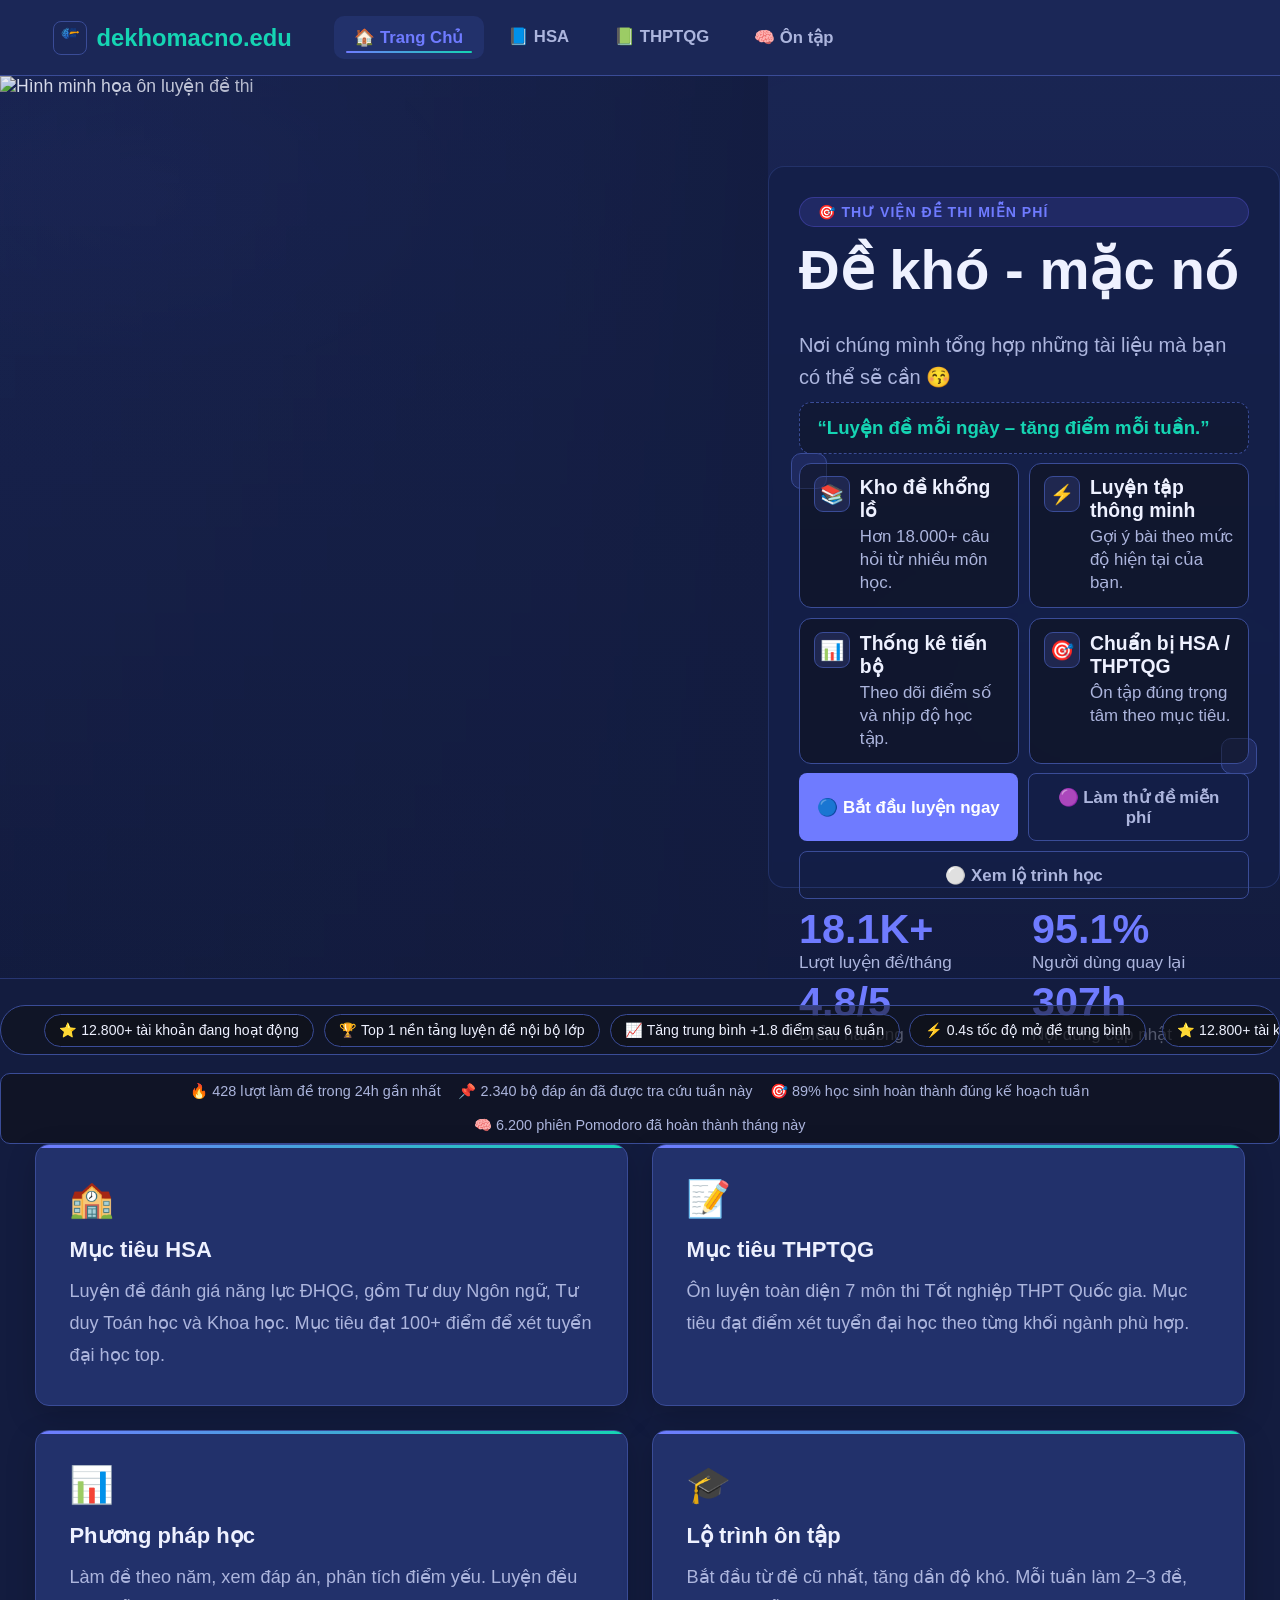
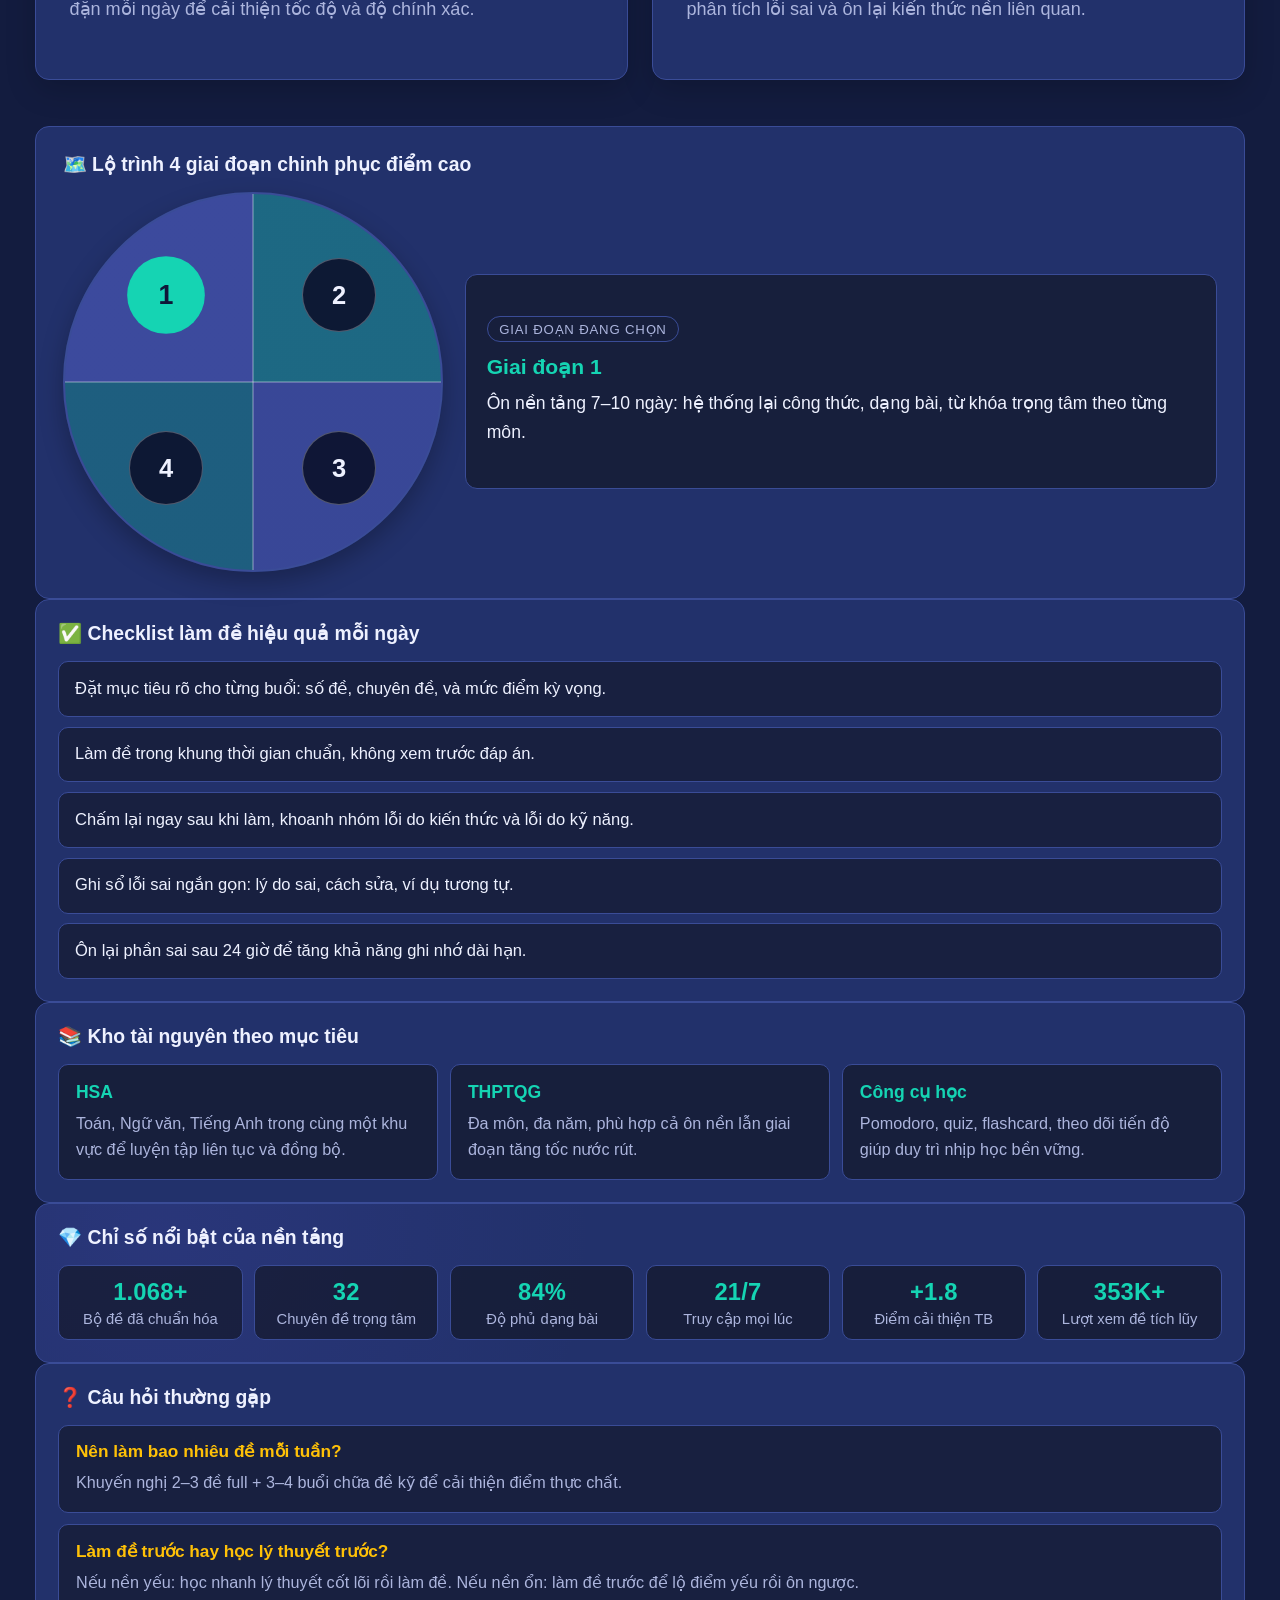
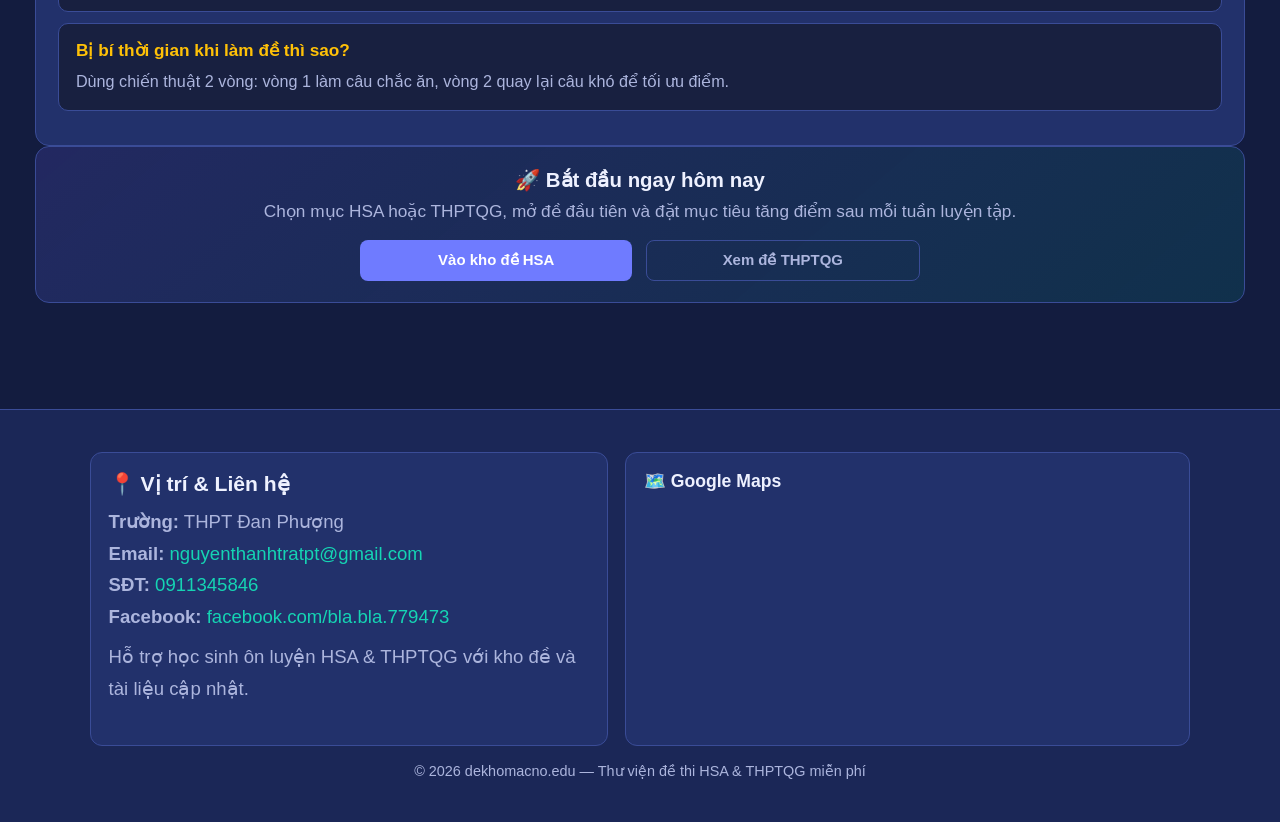
==== commit 1618d06b: "Add files via upload" ====
--- a/index2.html
+++ b/index2.html
@@ -1,1335 +1,1516 @@
-<!DOCTYPE html>
-<html lang="vi">
-<head>
-<meta charset="UTF-8">
-<meta name="viewport" content="width=device-width, initial-scale=1.0">
-<title>dekhomacno.edu</title>
-<link rel="icon" type="image/png" href="logo.png">
-<link rel="stylesheet" href="styles.css">
-<style>
-:root{--bg:#131c3f;--surface:#1b2757;--card:#22316b;--border:#3a4c97;--accent:#6f7bff;--accent2:#15d4b3;--accent3:#ff7b8d;--text:#eef1ff;--muted:#acb5dd}
-*{margin:0;padding:0;box-sizing:border-box}
-body{background:var(--bg);color:var(--text);font-family:'Segoe UI',sans-serif;min-height:100vh}
-nav{background:var(--surface);border-bottom:1px solid var(--border);padding:0 3rem;display:flex;align-items:center;gap:2.4rem;position:sticky;top:0;z-index:100;height:76px}
-.logo{font-size:1.35rem;font-weight:800;color:var(--accent);display:flex;align-items:center;gap:.55rem}
-.logo img{width:34px;height:34px;border-radius:8px;object-fit:cover;border:1px solid var(--border)}
-.logo span{color:var(--accent2)}
-.nav-links{display:flex;gap:.25rem}
-.nav-links a{padding:.6rem 1.15rem;border-radius:10px;text-decoration:none;color:var(--muted);font-size:.95rem;font-weight:600;transition:all .2s;cursor:pointer}
-.nav-links a:hover,.nav-links a.active{background:var(--card);color:var(--text)}
-.nav-links a.active{color:var(--accent)}
-.page{display:none}.page.active{display:block}
-.hero{padding:5rem 2rem 3rem;max-width:960px;margin:0 auto;text-align:center}
-.badge{display:inline-block;background:rgba(108,99,255,.15);color:var(--accent);border:1px solid rgba(108,99,255,.3);border-radius:20px;padding:.35rem 1rem;font-size:.8rem;font-weight:600;margin-bottom:1.5rem;text-transform:uppercase;letter-spacing:1px}
-.hero h1{font-size:clamp(2rem,5vw,3.2rem);font-weight:800;line-height:1.2;margin-bottom:1rem}
-.hp{color:var(--accent)}.hg{color:var(--accent2)}
-.hero>p{color:var(--muted);font-size:1.05rem;max-width:560px;margin:0 auto 3rem;line-height:1.7}
-.stats{display:flex;justify-content:center;gap:3rem;margin:2rem 0 3rem;flex-wrap:wrap}
-.stat .num{font-size:2rem;font-weight:800;color:var(--accent)}.stat .label{color:var(--muted);font-size:.85rem}
-.goal-grid{display:grid;grid-template-columns:repeat(auto-fit,minmax(230px,1fr));gap:1.25rem;text-align:left}
-.gc{background:var(--card);border:1px solid var(--border);border-radius:14px;padding:1.5rem;position:relative;overflow:hidden}
-.gc::before{content:'';position:absolute;top:0;left:0;right:0;height:3px;background:linear-gradient(90deg,var(--accent),var(--accent2))}
-.gc .icon{font-size:1.8rem;margin-bottom:.75rem}.gc h3{font-size:1rem;font-weight:700;margin-bottom:.5rem}
-.gc p{color:var(--muted);font-size:.88rem;line-height:1.6}
-.ph{background:var(--surface);border-bottom:1px solid var(--border);padding:2.5rem 2rem 2rem}
-.phi{max-width:1100px;margin:0 auto}
-.ab{display:inline-block;width:40px;height:4px;border-radius:2px;margin-bottom:.75rem}
-.ph h2{font-size:1.8rem;font-weight:800;margin-bottom:.5rem}.ph p{color:var(--muted);font-size:.95rem}
-.fb{max-width:1100px;margin:1.5rem auto 0;padding:0 2rem;display:flex;gap:.5rem;flex-wrap:wrap}
-.fb button{padding:.45rem 1.1rem;border-radius:8px;border:1px solid var(--border);background:var(--card);color:var(--muted);font-size:.85rem;cursor:pointer;transition:all .2s}
-.fb button:hover,.fb button.active{background:var(--accent);border-color:var(--accent);color:white}
-.gc2{max-width:1100px;margin:0 auto;padding:2rem;display:grid;grid-template-columns:repeat(auto-fill,minmax(300px,1fr));gap:1.25rem}
-.ec{background:var(--card);border:1px solid var(--border);border-radius:14px;padding:1.5rem;display:flex;flex-direction:column;gap:1rem;transition:border-color .2s,transform .2s}
-.ec:hover{border-color:rgba(108,99,255,.5);transform:translateY(-2px)}
-.ct{display:flex;justify-content:space-between;align-items:flex-start}
-.tag{display:inline-block;padding:.3rem .75rem;border-radius:6px;font-size:.75rem;font-weight:700;text-transform:uppercase;letter-spacing:.5px}
-.t0{background:rgba(108,99,255,.2);color:var(--accent)}
-.t1{background:rgba(0,201,167,.2);color:var(--accent2)}
-.t2{background:rgba(255,107,107,.2);color:var(--accent3)}
-.t3{background:rgba(255,193,7,.2);color:#ffc107}
-.t4{background:rgba(33,150,243,.2);color:#2196f3}
-.t5{background:rgba(156,39,176,.2);color:#9c27b0}
-.t6{background:rgba(255,152,0,.2);color:#ff9800}
-.t7{background:rgba(0,188,212,.2);color:#00bcd4}
-.cs{font-size:.8rem;color:var(--muted);background:#2e3350;padding:.3rem .75rem;border-radius:6px}
-.et{font-size:1rem;font-weight:700;line-height:1.4}
-.em{display:flex;gap:1rem;font-size:.82rem;color:var(--muted)}
-.ea{display:flex;gap:.75rem;margin-top:auto}
-.btn{flex:1;padding:.6rem 1rem;border-radius:8px;font-size:.85rem;font-weight:600;cursor:pointer;border:none;transition:all .2s}
-.bp{background:var(--accent);color:white}.bp:hover{background:#5a52e0}
-.bo{background:transparent;color:var(--muted);border:1px solid var(--border)}.bo:hover{border-color:var(--accent2);color:var(--accent2)}
-.mo{display:none;position:fixed;inset:0;background:rgba(0,0,0,.75);backdrop-filter:blur(4px);z-index:999;align-items:center;justify-content:center;padding:1rem}
-.mo.open{display:flex}
-.md{background:var(--surface);border:1px solid var(--border);border-radius:16px;max-width:580px;width:100%;max-height:85vh;overflow-y:auto;padding:2rem;position:relative}
-.md h3{font-size:1.15rem;font-weight:800;margin-bottom:1.5rem}
-.mc{position:absolute;top:1rem;right:1rem;background:var(--card);border:1px solid var(--border);color:var(--muted);width:32px;height:32px;border-radius:8px;cursor:pointer;font-size:1rem;display:flex;align-items:center;justify-content:center}
-.sd{background:linear-gradient(135deg,rgba(108,99,255,.15),rgba(0,201,167,.1));border:1px solid var(--border);border-radius:12px;padding:1rem 1.5rem;text-align:center;margin-bottom:1.5rem}
-.sd .big{font-size:2.5rem;font-weight:800;color:var(--accent)}.sd .sub{color:var(--muted);font-size:.85rem}
-.as{margin-bottom:1.5rem}.as h4{font-size:.82rem;text-transform:uppercase;letter-spacing:1px;color:var(--muted);margin-bottom:.75rem}
-.ag{display:grid;grid-template-columns:repeat(5,1fr);gap:.5rem}
-.ai{background:var(--card);border:1px solid var(--border);border-radius:8px;padding:.4rem .5rem;text-align:center}
-.ai .q{color:var(--muted);font-size:.72rem}.ai .a{font-weight:700;color:var(--accent2);font-size:.9rem}
-.study-wrap{max-width:1100px;margin:0 auto;padding:2rem}
-.tool-grid{display:grid;grid-template-columns:repeat(auto-fit,minmax(300px,1fr));gap:1.25rem}
-.tool-card{background:var(--card);border:1px solid var(--border);border-radius:14px;padding:1.25rem}
-.tool-card h3{font-size:1rem;margin-bottom:.9rem}
-.form-row{display:grid;grid-template-columns:1fr 120px;gap:.6rem;margin-bottom:.6rem}
-.form-row-3{display:grid;grid-template-columns:1fr 1fr auto;gap:.6rem;margin-bottom:.6rem}
-input,select,textarea{width:100%;padding:.6rem .75rem;border-radius:8px;border:1px solid var(--border);background:#161a28;color:var(--text);font-size:.86rem}
-textarea{resize:vertical;min-height:70px}
-.task-list{display:flex;flex-direction:column;gap:.55rem;max-height:220px;overflow:auto;padding-right:.25rem}
-.task-item{display:grid;grid-template-columns:auto 1fr auto;gap:.5rem;align-items:start;background:rgba(15,17,23,.6);border:1px solid var(--border);border-radius:10px;padding:.55rem .6rem}
-.task-item.done .task-title{text-decoration:line-through;color:var(--muted)}
-.task-meta{font-size:.75rem;color:var(--muted)}
-.mini-btn{background:transparent;border:1px solid var(--border);color:var(--muted);border-radius:8px;padding:.25rem .5rem;cursor:pointer}
-.mini-btn:hover{border-color:var(--accent3);color:var(--accent3)}
-.flash-box{background:linear-gradient(135deg,rgba(108,99,255,.12),rgba(0,201,167,.08));border:1px solid var(--border);border-radius:12px;padding:1rem;margin-bottom:.8rem;min-height:150px}
-.flash-q{font-size:.95rem;font-weight:700;margin-bottom:.75rem}
-.flash-a{color:var(--muted);line-height:1.6;display:none}
-.flash-a.open{display:block}
-.quiz-q{font-size:.9rem;font-weight:700;margin:.35rem 0 .6rem}
-.quiz-opts{display:flex;flex-direction:column;gap:.45rem}
-.quiz-opts label{display:flex;gap:.5rem;align-items:flex-start;background:rgba(15,17,23,.6);border:1px solid var(--border);border-radius:8px;padding:.45rem .5rem;font-size:.85rem;cursor:pointer}
-.muted{color:var(--muted);font-size:.82rem}
-.timer{font-size:2rem;font-weight:800;color:var(--accent);margin:.35rem 0 .75rem}
-.progress-grid{display:grid;grid-template-columns:repeat(4,minmax(120px,1fr));gap:.6rem}
-.pstat{background:#161a28;border:1px solid var(--border);border-radius:10px;padding:.7rem .65rem;text-align:center}
-.pstat .n{font-size:1.2rem;font-weight:800;color:var(--accent2)}
-.pstat .l{font-size:.75rem;color:var(--muted)}
-@media(max-width:760px){.form-row,.form-row-3{grid-template-columns:1fr}.progress-grid{grid-template-columns:repeat(2,minmax(120px,1fr))}}
-.site-footer{border-top:1px solid var(--border);margin-top:2rem;background:var(--surface);padding:2rem}
-.footer-wrap{max-width:1100px;margin:0 auto;display:grid;grid-template-columns:1.1fr 1.2fr;gap:1rem}
-.footer-card{background:var(--card);border:1px solid var(--border);border-radius:12px;padding:1rem}
-.footer-title{font-size:1rem;font-weight:700;margin-bottom:.6rem}
-.footer-item{color:var(--muted);font-size:.88rem;line-height:1.7}
-.footer-item a{color:var(--accent2);text-decoration:none}
-.footer-item a:hover{text-decoration:underline}
-.footer-map{width:100%;height:220px;border:0;border-radius:10px}
-.footer-copy{text-align:center;color:var(--muted);font-size:.82rem;margin-top:1rem}
-@media(max-width:860px){.footer-wrap{grid-template-columns:1fr}.footer-map{height:200px}}
-</style>
-</head>
-<body class="is-loading text-reveal-pending">
-<div id="pageLoader" class="page-loader" aria-live="polite" aria-busy="true">
-  <div class="loader-box">
-    <div class="loader-spinner" aria-hidden="true"></div>
-    <p>Đang tải dữ liệu đề thi...</p>
-    <div class="loader-bar"><span></span></div>
-  </div>
-</div>
-<nav>
-  <div class="logo"><img src="logo.png" alt="dekhomacno.edu logo"><span>dekhomacno.edu</span></div>
-  <div class="nav-links">
-    <a class="active" onclick="sp('home',this)">🏠 Trang Chủ</a>
-    <a onclick="sp('hsa',this)">📘 HSA</a>
-    <a onclick="sp('thptqg',this)">📗 THPTQG</a>
-    <a onclick="sp('study',this)">🧠 Ôn tập</a>
-  </div>
-</nav>
-
-<div id="home" class="page active">
-<div class="hero">
-  <div class="badge">🎯 Thư viện đề thi miễn phí</div>
-  <h1>Đề khó mặc nó - Có chúng mình lo</h1>
-  <p>Nơi chúng mình tổng hợp những tài liệu mà bạn có thể sẽ cần 😚</p>
-  <div class="stats">
-    <div class="stat"><div class="num">18.4K+</div><div class="label">Lượt luyện đề/tháng</div></div>
-    <div class="stat"><div class="num">96.7%</div><div class="label">Người dùng quay lại</div></div>
-    <div class="stat"><div class="num">4.9/5</div><div class="label">Điểm hài lòng</div></div>
-    <div class="stat"><div class="num">312h</div><div class="label">Nội dung cập nhật</div></div>
-  </div>
-
-  <div class="trust-ribbon">
-    <div class="trust-marquee">
-      <div class="trust-track">
-        <span>⭐ 12.800+ tài khoản đang hoạt động</span>
-        <span>🏆 Top 1 nền tảng luyện đề nội bộ lớp</span>
-        <span>📈 Tăng trung bình +1.8 điểm sau 6 tuần</span>
-        <span>⚡ 0.4s tốc độ mở đề trung bình</span>
-      </div>
-      <div class="trust-track" aria-hidden="true">
-        <span>⭐ 12.800+ tài khoản đang hoạt động</span>
-        <span>🏆 Top 1 nền tảng luyện đề nội bộ lớp</span>
-        <span>📈 Tăng trung bình +1.8 điểm sau 6 tuần</span>
-        <span>⚡ 0.4s tốc độ mở đề trung bình</span>
-      </div>
-    </div>
-  </div>
-
-  <div class="ticker-wrap">
-    <div class="ticker-marquee">
-      <div class="ticker-track">
-        <span>🔥 428 lượt làm đề trong 24h gần nhất</span>
-        <span>📌 2.340 bộ đáp án đã được tra cứu tuần này</span>
-        <span>🎯 89% học sinh hoàn thành đúng kế hoạch tuần</span>
-        <span>🧠 6.200 phiên Pomodoro đã hoàn thành tháng này</span>
-      </div>
-      <div class="ticker-track" aria-hidden="true">
-        <span>🔥 428 lượt làm đề trong 24h gần nhất</span>
-        <span>📌 2.340 bộ đáp án đã được tra cứu tuần này</span>
-        <span>🎯 89% học sinh hoàn thành đúng kế hoạch tuần</span>
-        <span>🧠 6.200 phiên Pomodoro đã hoàn thành tháng này</span>
-      </div>
-    </div>
-  </div>
-  <div class="goal-grid">
-    <div class="gc"><div class="icon">🏫</div><h3>Mục tiêu HSA</h3><p>Luyện đề đánh giá năng lực ĐHQG, gồm Tư duy Ngôn ngữ, Tư duy Toán học và Khoa học. Mục tiêu đạt 100+ điểm để xét tuyển đại học top.</p></div>
-    <div class="gc"><div class="icon">📝</div><h3>Mục tiêu THPTQG</h3><p>Ôn luyện toàn diện 7 môn thi Tốt nghiệp THPT Quốc gia. Mục tiêu đạt điểm xét tuyển đại học theo từng khối ngành phù hợp.</p></div>
-    <div class="gc"><div class="icon">📊</div><h3>Phương pháp học</h3><p>Làm đề theo năm, xem đáp án, phân tích điểm yếu. Luyện đều đặn mỗi ngày để cải thiện tốc độ và độ chính xác.</p></div>
-    <div class="gc"><div class="icon">🎓</div><h3>Lộ trình ôn tập</h3><p>Bắt đầu từ đề cũ nhất, tăng dần độ khó. Mỗi tuần làm 2–3 đề, phân tích lỗi sai và ôn lại kiến thức nền liên quan.</p></div>
-  </div>
-
-  <div class="home-stack">
-    <div class="home-block">
-      <h3>🗺️ Lộ trình 4 giai đoạn chinh phục điểm cao</h3>
-      <div class="home-grid-4">
-        <div class="home-mini"><strong>Giai đoạn 1</strong><p>Ôn nền tảng 7–10 ngày: hệ thống lại công thức, dạng bài, từ khóa trọng tâm theo từng môn.</p></div>
-        <div class="home-mini"><strong>Giai đoạn 2</strong><p>Luyện theo chuyên đề 2 tuần: làm từng cụm kiến thức, ghi lại lỗi sai lặp để sửa triệt để.</p></div>
-        <div class="home-mini"><strong>Giai đoạn 3</strong><p>Luyện đề tổng hợp 2–3 tuần: mô phỏng thời gian thật, rèn chiến thuật phân bổ thời gian.</p></div>
-        <div class="home-mini"><strong>Giai đoạn 4</strong><p>Tăng tốc trước kỳ thi: tổng hợp lỗi sai cuối, ôn trọng điểm, giữ nhịp làm đề đều và ổn định.</p></div>
-      </div>
-    </div>
-
-    <div class="home-block">
-      <h3>✅ Checklist làm đề hiệu quả mỗi ngày</h3>
-      <div class="home-list">
-        <div class="home-li">Đặt mục tiêu rõ cho từng buổi: số đề, chuyên đề, và mức điểm kỳ vọng.</div>
-        <div class="home-li">Làm đề trong khung thời gian chuẩn, không xem trước đáp án.</div>
-        <div class="home-li">Chấm lại ngay sau khi làm, khoanh nhóm lỗi do kiến thức và lỗi do kỹ năng.</div>
-        <div class="home-li">Ghi sổ lỗi sai ngắn gọn: lý do sai, cách sửa, ví dụ tương tự.</div>
-        <div class="home-li">Ôn lại phần sai sau 24 giờ để tăng khả năng ghi nhớ dài hạn.</div>
-      </div>
-    </div>
-
-    <div class="home-block">
-      <h3>📚 Kho tài nguyên theo mục tiêu</h3>
-      <div class="home-grid-3">
-        <div class="home-mini"><strong>HSA</strong><p>Toán, Ngữ văn, Tiếng Anh trong cùng một khu vực để luyện tập liên tục và đồng bộ.</p></div>
-        <div class="home-mini"><strong>THPTQG</strong><p>Đa môn, đa năm, phù hợp cả ôn nền lẫn giai đoạn tăng tốc nước rút.</p></div>
-        <div class="home-mini"><strong>Công cụ học</strong><p>Pomodoro, quiz, flashcard, theo dõi tiến độ giúp duy trì nhịp học bền vững.</p></div>
-      </div>
-    </div>
-
-    <div class="home-block power-block">
-      <h3>💎 Chỉ số nổi bật của nền tảng</h3>
-      <div class="power-grid">
-        <div class="power-item"><div class="pnum">1.240+</div><div class="plabel">Bộ đề đã chuẩn hóa</div></div>
-        <div class="power-item"><div class="pnum">37</div><div class="plabel">Chuyên đề trọng tâm</div></div>
-        <div class="power-item"><div class="pnum">98%</div><div class="plabel">Độ phủ dạng bài</div></div>
-        <div class="power-item"><div class="pnum">24/7</div><div class="plabel">Truy cập mọi lúc</div></div>
-        <div class="power-item"><div class="pnum">+2.1</div><div class="plabel">Điểm cải thiện TB</div></div>
-        <div class="power-item"><div class="pnum">410K+</div><div class="plabel">Lượt xem đề tích lũy</div></div>
-      </div>
-    </div>
-
-    <div class="home-block faq-block">
-      <h3>❓ Câu hỏi thường gặp</h3>
-      <div class="faq-item"><strong>Nên làm bao nhiêu đề mỗi tuần?</strong><p>Khuyến nghị 2–3 đề full + 3–4 buổi chữa đề kỹ để cải thiện điểm thực chất.</p></div>
-      <div class="faq-item"><strong>Làm đề trước hay học lý thuyết trước?</strong><p>Nếu nền yếu: học nhanh lý thuyết cốt lõi rồi làm đề. Nếu nền ổn: làm đề trước để lộ điểm yếu rồi ôn ngược.</p></div>
-      <div class="faq-item"><strong>Bị bí thời gian khi làm đề thì sao?</strong><p>Dùng chiến thuật 2 vòng: vòng 1 làm câu chắc ăn, vòng 2 quay lại câu khó để tối ưu điểm.</p></div>
-    </div>
-
-    <div class="home-cta">
-      <h3>🚀 Bắt đầu ngay hôm nay</h3>
-      <p>Chọn mục HSA hoặc THPTQG, mở đề đầu tiên và đặt mục tiêu tăng điểm sau mỗi tuần luyện tập.</p>
-      <div class="ea" style="justify-content:center;max-width:560px;margin:0 auto">
-        <button class="btn bp" onclick="sp('hsa',document.querySelectorAll('.nav-links a')[1])">Vào kho đề HSA</button>
-        <button class="btn bo" onclick="sp('thptqg',document.querySelectorAll('.nav-links a')[2])">Xem đề THPTQG</button>
-      </div>
-    </div>
-  </div>
-</div>
-</div>
-
-<div id="hsa" class="page">
-<div class="ph"><div class="phi"><div class="ab" style="background:linear-gradient(90deg,#6c63ff,#00c9a7)"></div><h2>📘 Đề Thi HSA (Toán • Ngữ Văn • Tiếng Anh)</h2><p>Tất cả đề HSA nằm trong một mục duy nhất, đã phân loại theo môn để luyện tập nhanh • Mở trực tiếp file PDF</p></div></div>
-<div class="fb">
-  <button class="active" onclick="fc('hg','all',this)">Tất cả</button>
-  <button onclick="fc('hg','toan',this)">📐 Toán HSA</button>
-  <button onclick="fc('hg','van',this)">📖 Ngữ văn HSA</button>
-  <button onclick="fc('hg','anh',this)">🌐 Tiếng Anh HSA</button>
-</div>
-<div class="gc2" style="padding-top:1rem;padding-bottom:0;grid-template-columns:1fr;">
-  <div class="ec" style="gap:.75rem">
-    <div class="ct"><span class="tag t0">Hướng dẫn sử dụng</span><span class="cs">Dành cho người mới</span></div>
-    <div class="et">Cách sử dụng kho đề trong 4 bước</div>
-    <div class="home-list">
-      <div class="home-li"><strong>Bước 1:</strong> Chọn môn bằng bộ lọc phía trên (Toán / Văn / Tiếng Anh).</div>
-      <div class="home-li"><strong>Bước 2:</strong> Nhấn <strong>📄 Xem đề</strong> để mở file đề trực tiếp từ thư mục.</div>
-      <div class="home-li"><strong>Bước 3:</strong> Làm đề theo thời gian thật, sau đó mở <strong>🔑 Gợi ý</strong> để đối chiếu.</div>
-      <div class="home-li"><strong>Bước 4:</strong> Sang tab <strong>🧠 Ôn tập</strong> để luyện flashcard, quick quiz và theo dõi tiến độ.</div>
-    </div>
-    <div class="em"><span>💡 Mẹo: luôn ghi lại 5 lỗi sai lặp sau mỗi đề</span><span>🎯 Mục tiêu: tăng dần độ chính xác qua từng tuần</span></div>
-  </div>
-</div>
-<div class="gc2" style="padding-top:.75rem;padding-bottom:0;grid-template-columns:1fr;">
-  <div class="ec" style="gap:.75rem">
-    <div class="ct"><span class="tag t3">Hướng dẫn luyện</span><span class="cs">Mẹo làm đề nhanh</span></div>
-    <div class="et">Chiến thuật luyện đề HSA theo 3 bước</div>
-    <div class="em"><span>1) Làm đề đúng thời gian</span><span>2) Chữa kỹ lỗi sai</span><span>3) Ôn lại lỗi sau 24h</span></div>
-  </div>
-</div>
-<div class="gc2" id="hg"></div>
-</div>
-
-<div id="thptqg" class="page">
-<div class="ph"><div class="phi"><div class="ab" style="background:linear-gradient(90deg,#ff6b6b,#ffc107)"></div><h2>📗 Đề Thi THPT Quốc Gia</h2><p>Đề thi chính thức từ 2018–2024 • 7 môn học đầy đủ</p></div></div>
-<div class="fb">
-  <button class="active" onclick="fc('tg','toan',this)">📐 Toán</button>
-  <button onclick="fc('tg','van',this)">📖 Văn</button>
-  <button onclick="fc('tg','anh',this)">🌐 Anh</button>
-  <button onclick="fc('tg','ly',this)">⚡ Lý</button>
-</div>
-<div class="gc2" style="padding-top:.75rem;padding-bottom:0;grid-template-columns:1fr;">
-  <div class="ec" style="gap:.75rem">
-    <div class="ct"><span class="tag t0">Hướng dẫn sử dụng</span><span class="cs">THPTQG nhanh gọn</span></div>
-    <div class="et">Cách dùng kho đề THPTQG hiệu quả</div>
-    <div class="home-list">
-      <div class="home-li"><strong>Bước 1:</strong> Chọn môn muốn luyện ở bộ lọc (Toán, Văn, Anh, Lý).</div>
-      <div class="home-li"><strong>Bước 2:</strong> Mở đề bằng nút <strong>📄 Xem đề</strong> và làm theo đúng thời gian chuẩn.</div>
-      <div class="home-li"><strong>Bước 3:</strong> Nhấn <strong>🔑 Gợi ý</strong> để đối chiếu và khoanh vùng lỗi sai chính.</div>
-      <div class="home-li"><strong>Bước 4:</strong> Vào tab <strong>🧠 Ôn tập</strong> để luyện lại bằng flashcard + quick quiz theo môn yếu.</div>
-    </div>
-    <div class="em"><span>📌 Gợi ý: làm tối thiểu 2 đề/môn mỗi tuần</span><span>🚀 Theo dõi tiến bộ bằng điểm quiz và checklist nhiệm vụ</span></div>
-  </div>
-</div>
-<div class="gc2" style="padding-top:.75rem;padding-bottom:0;grid-template-columns:1fr;">
-  <div class="ec" style="gap:.75rem">
-    <div class="ct"><span class="tag t6">Mẹo ôn THPTQG</span><span class="cs">Tăng điểm bền vững</span></div>
-    <div class="et">Công thức ôn thi 30 ngày trước kỳ thi</div>
-    <div class="em"><span>Tuần 1-2: Củng cố nền</span><span>Tuần 3: Luyện đề</span><span>Tuần 4: Tổng ôn lỗi sai</span></div>
-  </div>
-</div>
-<div class="gc2" id="tg">
-  <div class="ec coming-card" data-f="tailieu"><div class="ct"><span class="tag t3 coming-pill">THPTQG</span><span class="cs">Sắp cập nhật</span></div><div class="et">Mục tài liệu THPTQG mới</div><div class="em"><span>📁 Bạn sẽ thêm tài liệu sau</span><span>✨ Đã sẵn chỗ hiển thị</span></div><div class="ea"><button class="btn bo" disabled>⏳ Chờ thêm tài liệu</button><button class="btn bp" disabled>🔑 Chờ đáp án</button></div></div>
-  <div class="ec" data-f="toan"><div class="ct"><span class="tag t1">Toán</span><span class="cs">50 câu · 90'</span></div><div class="et">Đề Toán THPTQG 2024 – Mã đề 101</div><div class="em"><span>📅 2024</span><span>📊 TB: 6.4</span></div><div class="ea"><button class="btn bo">📄 Xem đề</button><button class="btn bp" onclick="sa('Toán THPTQG 2024','10⁄10','thpt')">🔑 Đáp án</button></div></div>
-  <div class="ec" data-f="toan"><div class="ct"><span class="tag t1">Toán</span><span class="cs">50 câu · 90'</span></div><div class="et">Đề Toán THPTQG 2023 – Mã đề 101</div><div class="em"><span>📅 2023</span><span>📊 TB: 6.1</span></div><div class="ea"><button class="btn bo">📄 Xem đề</button><button class="btn bp" onclick="sa('Toán THPTQG 2023','10⁄10','thpt')">🔑 Đáp án</button></div></div>
-  <div class="ec" data-f="toan"><div class="ct"><span class="tag t1">Toán</span><span class="cs">50 câu · 90'</span></div><div class="et">Đề Toán THPTQG 2022 – Mã đề 101</div><div class="em"><span>📅 2022</span><span>📊 TB: 6.5</span></div><div class="ea"><button class="btn bo">📄 Xem đề</button><button class="btn bp" onclick="sa('Toán THPTQG 2022','10⁄10','thpt')">🔑 Đáp án</button></div></div>
-  <div class="ec" data-f="toan"><div class="ct"><span class="tag t1">Toán</span><span class="cs">50 câu · 90'</span></div><div class="et">Đề Toán THPTQG 2021 – Mã đề 101</div><div class="em"><span>📅 2021</span><span>📊 TB: 6.6</span></div><div class="ea"><button class="btn bo">📄 Xem đề</button><button class="btn bp" onclick="sa('Toán THPTQG 2021','10⁄10','thpt')">🔑 Đáp án</button></div></div>
-  <div class="ec" data-f="toan"><div class="ct"><span class="tag t1">Toán</span><span class="cs">50 câu · 90'</span></div><div class="et">Đề Toán THPTQG 2020 – Mã đề 101</div><div class="em"><span>📅 2020</span><span>📊 TB: 7.1</span></div><div class="ea"><button class="btn bo">📄 Xem đề</button><button class="btn bp" onclick="sa('Toán THPTQG 2020','10⁄10','thpt')">🔑 Đáp án</button></div></div>
-  <div class="ec" data-f="van"><div class="ct"><span class="tag t2">Ngữ Văn</span><span class="cs">Tự luận · 120'</span></div><div class="et">Đề Ngữ Văn THPTQG 2024</div><div class="em"><span>📅 2024</span><span>📊 TB: 6.8</span></div><div class="ea"><button class="btn bo">📄 Xem đề</button><button class="btn bp" onclick="sa('Ngữ Văn THPTQG 2024','10⁄10','van')">🔑 Đáp án</button></div></div>
-  <div class="ec" data-f="van"><div class="ct"><span class="tag t2">Ngữ Văn</span><span class="cs">Tự luận · 120'</span></div><div class="et">Đề Ngữ Văn THPTQG 2023</div><div class="em"><span>📅 2023</span><span>📊 TB: 7.1</span></div><div class="ea"><button class="btn bo">📄 Xem đề</button><button class="btn bp" onclick="sa('Ngữ Văn THPTQG 2023','10⁄10','van')">🔑 Đáp án</button></div></div>
-  <div class="ec" data-f="van"><div class="ct"><span class="tag t2">Ngữ Văn</span><span class="cs">Tự luận · 120'</span></div><div class="et">Đề Ngữ Văn THPTQG 2022</div><div class="em"><span>📅 2022</span><span>📊 TB: 7.0</span></div><div class="ea"><button class="btn bo">📄 Xem đề</button><button class="btn bp" onclick="sa('Ngữ Văn THPTQG 2022','10⁄10','van')">🔑 Đáp án</button></div></div>
-  <div class="ec" data-f="anh"><div class="ct"><span class="tag t3">Tiếng Anh</span><span class="cs">50 câu · 60'</span></div><div class="et">Đề Tiếng Anh THPTQG 2024 – Mã 401</div><div class="em"><span>📅 2024</span><span>📊 TB: 5.9</span></div><div class="ea"><button class="btn bo">📄 Xem đề</button><button class="btn bp" onclick="sa('Tiếng Anh THPTQG 2024','10⁄10','thpt')">🔑 Đáp án</button></div></div>
-  <div class="ec" data-f="anh"><div class="ct"><span class="tag t3">Tiếng Anh</span><span class="cs">50 câu · 60'</span></div><div class="et">Đề Tiếng Anh THPTQG 2023 – Mã 401</div><div class="em"><span>📅 2023</span><span>📊 TB: 6.2</span></div><div class="ea"><button class="btn bo">📄 Xem đề</button><button class="btn bp" onclick="sa('Tiếng Anh THPTQG 2023','10⁄10','thpt')">🔑 Đáp án</button></div></div>
-  <div class="ec" data-f="anh"><div class="ct"><span class="tag t3">Tiếng Anh</span><span class="cs">50 câu · 60'</span></div><div class="et">Đề Tiếng Anh THPTQG 2022 – Mã 401</div><div class="em"><span>📅 2022</span><span>📊 TB: 5.7</span></div><div class="ea"><button class="btn bo">📄 Xem đề</button><button class="btn bp" onclick="sa('Tiếng Anh THPTQG 2022','10⁄10','thpt')">🔑 Đáp án</button></div></div>
-  <div class="ec" data-f="ly"><div class="ct"><span class="tag t4">Vật Lý</span><span class="cs">40 câu · 50'</span></div><div class="et">Đề Vật Lý THPTQG 2024 – Mã đề 201</div><div class="em"><span>📅 2024</span><span>📊 TB: 5.8</span></div><div class="ea"><button class="btn bo">📄 Xem đề</button><button class="btn bp" onclick="sa('Vật Lý THPTQG 2024','10⁄10','thpt')">🔑 Đáp án</button></div></div>
-  <div class="ec" data-f="ly"><div class="ct"><span class="tag t4">Vật Lý</span><span class="cs">40 câu · 50'</span></div><div class="et">Đề Vật Lý THPTQG 2023 – Mã đề 201</div><div class="em"><span>📅 2023</span><span>📊 TB: 6.0</span></div><div class="ea"><button class="btn bo">📄 Xem đề</button><button class="btn bp" onclick="sa('Vật Lý THPTQG 2023','10⁄10','thpt')">🔑 Đáp án</button></div></div>
-  <div class="ec" data-f="ly"><div class="ct"><span class="tag t4">Vật Lý</span><span class="cs">40 câu · 50'</span></div><div class="et">Đề Vật Lý THPTQG 2022 – Mã đề 201</div><div class="em"><span>📅 2022</span><span>📊 TB: 5.6</span></div><div class="ea"><button class="btn bo">📄 Xem đề</button><button class="btn bp" onclick="sa('Vật Lý THPTQG 2022','10⁄10','thpt')">🔑 Đáp án</button></div></div>
-  <div class="ec" data-f="hoa"><div class="ct"><span class="tag t5">Hóa Học</span><span class="cs">40 câu · 50'</span></div><div class="et">Đề Hóa Học THPTQG 2024 – Mã đề 201</div><div class="em"><span>📅 2024</span><span>📊 TB: 6.3</span></div><div class="ea"><button class="btn bo">📄 Xem đề</button><button class="btn bp" onclick="sa('Hóa Học THPTQG 2024','10⁄10','thpt')">🔑 Đáp án</button></div></div>
-  <div class="ec" data-f="hoa"><div class="ct"><span class="tag t5">Hóa Học</span><span class="cs">40 câu · 50'</span></div><div class="et">Đề Hóa Học THPTQG 2023 – Mã đề 201</div><div class="em"><span>📅 2023</span><span>📊 TB: 6.1</span></div><div class="ea"><button class="btn bo">📄 Xem đề</button><button class="btn bp" onclick="sa('Hóa Học THPTQG 2023','10⁄10','thpt')">🔑 Đáp án</button></div></div>
-  <div class="ec" data-f="hoa"><div class="ct"><span class="tag t5">Hóa Học</span><span class="cs">40 câu · 50'</span></div><div class="et">Đề Hóa Học THPTQG 2022 – Mã đề 201</div><div class="em"><span>📅 2022</span><span>📊 TB: 5.9</span></div><div class="ea"><button class="btn bo">📄 Xem đề</button><button class="btn bp" onclick="sa('Hóa Học THPTQG 2022','10⁄10','thpt')">🔑 Đáp án</button></div></div>
-  <div class="ec" data-f="su"><div class="ct"><span class="tag t6">Lịch Sử</span><span class="cs">40 câu · 50'</span></div><div class="et">Đề Lịch Sử THPTQG 2024 – Mã đề 301</div><div class="em"><span>📅 2024</span><span>📊 TB: 6.7</span></div><div class="ea"><button class="btn bo">📄 Xem đề</button><button class="btn bp" onclick="sa('Lịch Sử THPTQG 2024','10⁄10','thpt')">🔑 Đáp án</button></div></div>
-  <div class="ec" data-f="su"><div class="ct"><span class="tag t6">Lịch Sử</span><span class="cs">40 câu · 50'</span></div><div class="et">Đề Lịch Sử THPTQG 2023 – Mã đề 301</div><div class="em"><span>📅 2023</span><span>📊 TB: 6.9</span></div><div class="ea"><button class="btn bo">📄 Xem đề</button><button class="btn bp" onclick="sa('Lịch Sử THPTQG 2023','10⁄10','thpt')">🔑 Đáp án</button></div></div>
-  <div class="ec" data-f="su"><div class="ct"><span class="tag t6">Lịch Sử</span><span class="cs">40 câu · 50'</span></div><div class="et">Đề Lịch Sử THPTQG 2022 – Mã đề 301</div><div class="em"><span>📅 2022</span><span>📊 TB: 7.0</span></div><div class="ea"><button class="btn bo">📄 Xem đề</button><button class="btn bp" onclick="sa('Lịch Sử THPTQG 2022','10⁄10','thpt')">🔑 Đáp án</button></div></div>
-  <div class="ec" data-f="tin"><div class="ct"><span class="tag t7">Tin Học</span><span class="cs">40 câu · 50'</span></div><div class="et">Đề Tin Học THPTQG 2024 – Mã đề 501</div><div class="em"><span>📅 2024</span><span>📊 TB: 7.2</span></div><div class="ea"><button class="btn bo">📄 Xem đề</button><button class="btn bp" onclick="sa('Tin Học THPTQG 2024','10⁄10','thpt')">🔑 Đáp án</button></div></div>
-  <div class="ec" data-f="tin"><div class="ct"><span class="tag t7">Tin Học</span><span class="cs">40 câu · 50'</span></div><div class="et">Đề Tin Học THPTQG 2023 – Mã đề 501</div><div class="em"><span>📅 2023</span><span>📊 TB: 7.5</span></div><div class="ea"><button class="btn bo">📄 Xem đề</button><button class="btn bp" onclick="sa('Tin Học THPTQG 2023','10⁄10','thpt')">🔑 Đáp án</button></div></div>
-  <div class="ec" data-f="tin"><div class="ct"><span class="tag t7">Tin Học</span><span class="cs">40 câu · 50'</span></div><div class="et">Đề Tin Học THPTQG 2022 – Mã đề 501</div><div class="em"><span>📅 2022</span><span>📊 TB: 7.3</span></div><div class="ea"><button class="btn bo">📄 Xem đề</button><button class="btn bp" onclick="sa('Tin Học THPTQG 2022','10⁄10','thpt')">🔑 Đáp án</button></div></div>
-</div>
-</div>
-
-<div id="study" class="page">
-<div class="ph"><div class="phi"><div class="ab" style="background:linear-gradient(90deg,#6c63ff,#00c9a7)"></div><h2>🧠 Bộ Công Cụ Ôn Thi</h2><p>Lập kế hoạch • Flashcard • Quiz tự chấm • Pomodoro • Theo dõi tiến độ</p></div></div>
-<div class="study-wrap">
-  <div class="tool-grid">
-    <div class="tool-card">
-      <h3>📅 Kế hoạch học trong ngày</h3>
-      <div class="form-row-3">
-        <input id="taskSubject" placeholder="Môn học (VD: Toán)">
-        <input id="taskDate" type="date">
-        <button class="btn bp" onclick="addTask()">Thêm</button>
-      </div>
-      <textarea id="taskNote" placeholder="Nội dung cần ôn (VD: Hàm số, tích phân, 2 đề 2023)..."></textarea>
-      <div id="taskList" class="task-list" style="margin-top:.7rem"></div>
-    </div>
-
-    <div class="tool-card">
-      <h3>🃏 Flashcard theo môn</h3>
-      <div class="form-row" style="margin-bottom:.8rem">
-        <select id="flashSubject" onchange="changeFlashSubject(this.value)">
-          <option value="toan">📐 Toán</option>
-          <option value="van">📖 Ngữ Văn</option>
-          <option value="anh">🌐 Tiếng Anh</option>
-          <option value="ly">⚡ Vật Lý</option>
-          <option value="hoa">🧪 Hóa Học</option>
-          <option value="su">🏛 Lịch Sử</option>
-          <option value="tin">💻 Tin Học</option>
-        </select>
-        <button class="btn bo" onclick="shuffleFlashDeck()">🔀 Trộn thẻ</button>
-      </div>
-      <div class="flash-box">
-        <div class="flash-q" id="flashQ"></div>
-        <div class="flash-a" id="flashA"></div>
-      </div>
-      <div class="ea" style="margin-top:0">
-        <button class="btn bo" onclick="toggleFlashAnswer()">Hiện/Ẩn đáp án</button>
-        <button class="btn bo" onclick="markFlash(false)">Cần ôn lại</button>
-        <button class="btn bp" onclick="markFlash(true)">Đã nhớ</button>
-      </div>
-      <p class="muted" id="flashMeta" style="margin-top:.6rem"></p>
-      <div class="home-list" style="margin-top:.75rem">
-        <div class="home-li"><strong>🎯 Mục tiêu buổi học:</strong> Hoàn thành 20–30 thẻ, tỷ lệ nhớ cuối buổi ≥ 80%.</div>
-        <div class="home-li"><strong>🔁 Chu kỳ ôn lại:</strong> Ôn thẻ sai sau 24h và ôn lại lần 2 sau 72h.</div>
-        <div class="home-li"><strong>🧠 Mẹo ghi nhớ:</strong> Nói to đáp án + tự tạo ví dụ ngắn để tăng lưu giữ.</div>
-      </div>
-      <div class="home-grid-3" style="margin-top:.6rem;grid-template-columns:repeat(auto-fit,minmax(120px,1fr));gap:.45rem">
-        <div class="home-mini"><strong style="font-size:.88rem">Vòng 1</strong><p style="font-size:.8rem">Học nhanh toàn bộ thẻ.</p></div>
-        <div class="home-mini"><strong style="font-size:.88rem">Vòng 2</strong><p style="font-size:.8rem">Chỉ ôn thẻ đánh dấu sai.</p></div>
-        <div class="home-mini"><strong style="font-size:.88rem">Vòng 3</strong><p style="font-size:.8rem">Kiểm tra lại bằng quiz.</p></div>
-      </div>
-    </div>
-
-    <div class="tool-card">
-      <h3>❓ Quick Quiz theo môn</h3>
-      <div class="form-row" style="margin-bottom:.8rem">
-        <select id="quizSubject" onchange="setQuizSubject(this.value)">
-          <option value="mixed">🎯 Trộn tất cả môn</option>
-          <option value="toan">📐 Toán</option>
-          <option value="van">📖 Ngữ Văn</option>
-          <option value="anh">🌐 Tiếng Anh</option>
-          <option value="ly">⚡ Vật Lý</option>
-          <option value="hoa">🧪 Hóa Học</option>
-          <option value="su">🏛 Lịch Sử</option>
-          <option value="tin">💻 Tin Học</option>
-        </select>
-        <button class="btn bo" onclick="startQuiz()">🔄 Tạo theo môn</button>
-      </div>
-      <div id="quizWrap" class="muted">Nhấn bắt đầu để tạo bộ câu hỏi ngẫu nhiên.</div>
-      <div class="ea" style="margin-top:.7rem">
-        <button class="btn bo" onclick="startQuiz()">Tạo đề mới</button>
-        <button class="btn bp" onclick="submitQuiz()">Nộp bài</button>
-      </div>
-      <p class="muted" id="quizResult" style="margin-top:.6rem"></p>
-      <div class="home-list" style="margin-top:.75rem">
-        <div class="home-li"><strong>📊 Quy đổi nhanh:</strong> 5/5 = Rất tốt • 4/5 = Ổn định • 3/5 = Cần ôn thêm • ≤2/5 = Ôn lại nền.</div>
-        <div class="home-li"><strong>⏱️ Chiến thuật:</strong> Mỗi câu tối đa 45–60 giây, chưa chắc thì đánh dấu và chuyển ngay.</div>
-        <div class="home-li"><strong>📝 Sau khi nộp:</strong> Ghi lại 3 lỗi sai tiêu biểu và làm lại cùng môn sau 30 phút.</div>
-      </div>
-      <div class="home-grid-3" style="margin-top:.6rem;grid-template-columns:repeat(auto-fit,minmax(150px,1fr));gap:.45rem">
-        <div class="home-mini"><strong style="font-size:.88rem">Lượt 1</strong><p style="font-size:.8rem">Lấy mốc điểm hiện tại.</p></div>
-        <div class="home-mini"><strong style="font-size:.88rem">Lượt 2</strong><p style="font-size:.8rem">Sửa lỗi và tăng +1 điểm.</p></div>
-        <div class="home-mini"><strong style="font-size:.88rem">Lượt 3</strong><p style="font-size:.8rem">Ổn định phản xạ làm bài.</p></div>
-      </div>
-    </div>
-
-    <div class="tool-card">
-      <h3>⏱️ Pomodoro ôn thi</h3>
-      <p class="muted">Chu kỳ mặc định 25 phút tập trung.</p>
-      <div class="timer" id="pomodoroDisplay">25:00</div>
-      <div class="ea" style="margin-top:0">
-        <button class="btn bo" onclick="togglePomodoro()" id="pomodoroBtn">Bắt đầu</button>
-        <button class="btn bo" onclick="resetPomodoro()">Đặt lại</button>
-      </div>
-    </div>
-  </div>
-
-  <div class="tool-card" style="margin-top:1.25rem">
-    <h3>📈 Tiến độ tổng quan</h3>
-    <div class="progress-grid">
-      <div class="pstat"><div class="n" id="pTask">0/0</div><div class="l">Việc hoàn thành</div></div>
-      <div class="pstat"><div class="n" id="pQuiz">0/5</div><div class="l">Điểm quiz cao nhất</div></div>
-      <div class="pstat"><div class="n" id="pFlash">0</div><div class="l">Flashcard đã nhớ</div></div>
-      <div class="pstat"><div class="n" id="pPomo">0</div><div class="l">Phiên Pomodoro</div></div>
-    </div>
-  </div>
-
-  <div class="tool-grid" style="margin-top:1.25rem">
-    <div class="tool-card">
-      <h3>🗓️ Lộ trình ôn tập 7 ngày gợi ý</h3>
-      <div class="task-list" style="max-height:none;gap:.45rem">
-        <div class="task-item"><div>📅</div><div><div class="task-title">Ngày 1: Chẩn đoán năng lực</div><div class="task-meta">Làm 1 đề tổng hợp, ghi lại 10 lỗi sai quan trọng nhất.</div></div></div>
-        <div class="task-item"><div>📅</div><div><div class="task-title">Ngày 2: Ôn kiến thức lõi</div><div class="task-meta">Tập trung 2 chuyên đề yếu nhất từ kết quả ngày 1.</div></div></div>
-        <div class="task-item"><div>📅</div><div><div class="task-title">Ngày 3: Luyện tốc độ</div><div class="task-meta">Làm bài bấm giờ 70–80% thời gian chuẩn để rèn phản xạ.</div></div></div>
-        <div class="task-item"><div>📅</div><div><div class="task-title">Ngày 4: Chữa đề sâu</div><div class="task-meta">Phân loại lỗi: kiến thức / kỹ năng / cẩn thận.</div></div></div>
-        <div class="task-item"><div>📅</div><div><div class="task-title">Ngày 5: Tăng cường môn yếu</div><div class="task-meta">Flashcard + quiz theo môn yếu, ưu tiên câu nền tảng.</div></div></div>
-        <div class="task-item"><div>📅</div><div><div class="task-title">Ngày 6: Mô phỏng đề thi thật</div><div class="task-meta">Làm 1 đề full đúng thời gian và điều kiện phòng thi.</div></div></div>
-        <div class="task-item"><div>📅</div><div><div class="task-title">Ngày 7: Tổng kết tuần</div><div class="task-meta">Đánh giá tiến bộ, chốt lỗi sai lặp và lên kế hoạch tuần mới.</div></div></div>
-      </div>
-    </div>
-
-    <div class="tool-card">
-      <h3>🎯 Chiến thuật làm đề & chữa lỗi</h3>
-      <div class="home-list">
-        <div class="home-li"><strong>Vòng 1:</strong> Ưu tiên câu chắc chắn để giữ điểm nền, không sa lầy câu khó.</div>
-        <div class="home-li"><strong>Vòng 2:</strong> Quay lại câu khó theo thứ tự dễ gỡ điểm nhất.</div>
-        <div class="home-li"><strong>Nguyên tắc 90 giây:</strong> Quá 90 giây chưa ra hướng, đánh dấu và bỏ qua tạm thời.</div>
-        <div class="home-li"><strong>Chữa lỗi theo mẫu:</strong> Sai ở đâu → vì sao sai → sửa thế nào → bài tương tự.</div>
-        <div class="home-li"><strong>Tối ưu trí nhớ:</strong> Ôn lại lỗi sai sau 24h và sau 72h để chống quên.</div>
-      </div>
-      <h3 style="margin-top:1rem">📌 Bảng kiểm trước ngày thi</h3>
-      <div class="home-grid-3" style="grid-template-columns:repeat(auto-fit,minmax(180px,1fr));gap:.5rem">
-        <div class="home-mini"><strong>Kiến thức</strong><p>Ôn công thức lõi, dạng bài trọng tâm, 20 lỗi sai hay gặp.</p></div>
-        <div class="home-mini"><strong>Kỹ năng</strong><p>Làm 1 đề full bấm giờ, canh thời gian từng phần.</p></div>
-        <div class="home-mini"><strong>Tâm lý</strong><p>Ngủ đủ, chuẩn bị giấy tờ, tránh học dồn sát giờ thi.</p></div>
-      </div>
-    </div>
-
-    <div class="tool-card">
-      <h3>📚 Gợi ý ôn nhanh theo môn</h3>
-      <div class="home-grid-3" style="grid-template-columns:repeat(auto-fit,minmax(200px,1fr));gap:.55rem">
-        <div class="home-mini"><strong>📐 Toán</strong><p>Ưu tiên hàm số, mũ–log, nguyên hàm, xác suất; luyện máy tính cầm tay.</p></div>
-        <div class="home-mini"><strong>📖 Ngữ văn</strong><p>Học khung mở–thân–kết; luyện 200 chữ và phân tích tác phẩm trọng tâm.</p></div>
-        <div class="home-mini"><strong>🌐 Tiếng Anh</strong><p>Củng cố ngữ pháp nền + đọc hiểu + từ vựng chủ đề thường gặp.</p></div>
-        <div class="home-mini"><strong>⚡ Vật lý</strong><p>Nắm chắc công thức điện xoay chiều, dao động, sóng, lượng tử ánh sáng.</p></div>
-        <div class="home-mini"><strong>🧪 Hóa học</strong><p>Chủ động sơ đồ phản ứng, nhận biết chất, tính toán nhanh theo bảo toàn.</p></div>
-        <div class="home-mini"><strong>🏛 Lịch sử</strong><p>Học theo timeline + mốc sự kiện + ý nghĩa lịch sử trọng điểm.</p></div>
-      </div>
-    </div>
-
-    <div class="tool-card">
-      <h3>🔥 Nhiệm vụ gợi ý hôm nay <span id="dailyMissionDay" class="muted" style="margin-left:.35rem"></span></h3>
-      <div class="task-list" id="dailyMissionList" style="max-height:none;gap:.5rem"></div>
-      <p class="muted" id="dailyMissionNote" style="margin-top:.55rem"></p>
-    </div>
-  </div>
-</div>
-</div>
-
-<div class="mo" id="modal">
-  <div class="md">
-    <button class="mc" onclick="cm()">✕</button>
-    <h3 id="mt"></h3>
-    <div class="sd"><div class="big" id="ms"></div><div class="sub">Điểm tối đa</div></div>
-    <div id="mc2"></div>
-  </div>
-</div>
-
-<footer class="site-footer">
-  <div class="footer-wrap">
-    <div class="footer-card">
-      <div class="footer-title">📍 Vị trí & Liên hệ</div>
-      <div class="footer-item"><strong>Trường:</strong> THPT Đan Phượng</div>
-      <div class="footer-item"><strong>Email:</strong> <a href="mailto:nguyenthanhtratpt@gmail.com">nguyenthanhtratpt@gmail.com</a></div>
-      <div class="footer-item"><strong>SĐT:</strong> <a href="tel:0911345846">0911345846</a></div>
-      <div class="footer-item" style="margin-top:.5rem">Hỗ trợ học sinh ôn luyện HSA & THPTQG với kho đề và tài liệu cập nhật.</div>
-    </div>
-    <div class="footer-card">
-      <div class="footer-title">🗺️ Google Maps</div>
-      <iframe class="footer-map" src="https://www.google.com/maps?q=THPT%20%C4%90an%20Ph%C6%B0%E1%BB%A3ng&output=embed" loading="lazy" referrerpolicy="no-referrer-when-downgrade" allowfullscreen></iframe>
-    </div>
-  </div>
-  <div class="footer-copy">© 2026 dekhomacno.edu — Thư viện đề thi HSA & THPTQG miễn phí</div>
-</footer>
-
-<script>
-const A=['A','B','C','D','A','C','B','D','A','B','C','A','D','B','C','D','A','C','B','A','D','A','C','B','D','C','A','B','D','A','C','B','A','D','C','B','A','C','D','B','B','D','A','C','D','B','A','C','B','D'];
-const HSA_SOURCE={
-  doc:'https://docs.google.com/document/d/1EYVmr6ICuDqQmZXfbqC9hsN2VI_rSjcILrZ4Z4jI01I/edit?tab=t.0',
-  folders:[
-    'https://drive.google.com/drive/folders/1snLXJqxdAmYDXpaCAk6Y5eIhxpYqfQff',
-    'https://drive.google.com/drive/folders/1Pl_EHF-yB4DbDkoF5zLLt_PX97oNokUT',
-    'https://drive.google.com/drive/folders/16A5jP3L2iU0XQFiJx1nVEu5bCWleDo7j',
-    'https://drive.google.com/drive/folders/1BYckhH8qZMjQO_Py3K2OYQppjOuk6ZTH',
-    'https://drive.google.com/drive/folders/1nvjiuxGUJFpax7Q8jvkrv8QQqcLVyESy',
-    'https://drive.google.com/drive/folders/1XzemWXaibdrV79FNDuF6SOjJlzpG_hpq',
-    'https://drive.google.com/drive/folders/1rSyvurGn9y-EuRhUcwdXqTcL0LznBnLh',
-    'https://drive.google.com/drive/folders/1qb3G3Pnc8_0RDfx3AbnPuOD-W43gVh_X'
-  ]
-};
-const HSA_MATH_FILES=[
-  'Đề toán HSA 01.pdf',
-  'Đề toán HSA 02.pdf',
-  'Đề toán HSA 03.pdf',
-  'PHẦN ĐỀ 4.pdf',
-  'PHẦN ĐỀ 5.pdf',
-  'PHẦN ĐỀ 6.pdf',
-  'PHẦN ĐỀ 7.pdf',
-  'PHẦN ĐỀ 8.pdf',
-  'PHẦN ĐỀ 9.pdf',
-  'PHẦN ĐỀ 10.pdf',
-  'ĐỀ SỐ 11.pdf',
-  'ĐỀ 12.pdf',
-  'PHẦN TOÁN HỌC (ĐỀ).pdf',
-  'PHẦN TOÁN HỌC (ĐỀ) 14.pdf',
-  '11. ĐỀ HSA 15 - PHẦN TOÁN (ĐỀ).pdf'
-];
-const HSA_LITERATURE_FILES=[
-  'VAN HSA 1 - DE.pdf',
-  'VAN HSA 2 - DE.pdf',
-  '3. Đề định tính 3 - ĐỀ BÀI.pdf',
-  'đề văn hsa 04.pdf',
-  'PHẦN ĐỀ 5.pdf',
-  'PHẦN ĐỀ 6.pdf',
-  'PHẦN ĐỀ 7.pdf',
-  'PHẦN ĐỀ 8.pdf',
-  '9. ĐỀ HSA 9 - PHẦN VĂN HỌC (ĐỀ).pdf',
-  '10. ĐỀ HSA 10 - PHẦN VĂN HỌC (ĐỀ).pdf',
-  '11. ĐỀ HSA 11 - PHẦN VĂN HỌC (ĐỀ).pdf',
-  '12. ĐỀ HSA 12 - PHẦN VĂN (ĐỀ).pdf',
-  '13. ĐỀ HSA 13 - PHẦN VĂN HỌC (ĐỀ).pdf',
-  '14. ĐỀ HSA 14 - PHẦN VĂN (ĐỀ).pdf',
-  '15. ĐỀ HSA 15 - PHẦN VĂN HỌC (ĐỀ).pdf'
-];
-const HSA_ENGLISH_FILES=[
-  'ANH HSA - ĐỀ (1).pdf',
-  'ANH HSA - ĐỀ (2).pdf',
-  'ANH HSA - ĐỀ (3).pdf',
-  'ANH HSA - ĐỀ (4).pdf',
-  'ANH HSA - ĐỀ (5).pdf',
-  'ANH HSA - ĐỀ (6).pdf',
-  'ANH HSA - ĐỀ (7).pdf',
-  'ANH HSA - ĐỀ.pdf',
-  'HSA ANH - ĐỀ.pdf',
-  'TIẾNG ANH HSA - ĐỀ.pdf'
-];
-const HSA_ENGLISH_ANSWER_FILES=[
-  'ANH HSA - KEY (1).pdf',
-  'ANH HSA - KEY (2).pdf',
-  'ANH HSA - KEY (3).pdf',
-  'ANH HSA - KEY (4).pdf',
-  'ANH HSA - KEY (5).pdf',
-  'ANH HSA - KEY (6).pdf',
-  'ANH HSA - KEY.pdf',
-  'HSA ANH - ĐÁP ÁN.pdf',
-  'TIẾNG ANH HSA - KEY.pdf'
-];
-const HSA_MATH_ANSWER_FILES=[
-  'Đề toán HSA 01 - Lời giải.pdf',
-  'Đề toán HSA 02 - Lời giải.pdf',
-  'Đề toán HSA 03 - Lời giải.pdf',
-  'PHẦN ĐÁP ÁN 4.pdf',
-  'PHẦN ĐÁP ÁN 5.pdf',
-  'PHẦN ĐÁP ÁN 6.pdf',
-  'PHẦN ĐÁP ÁN 7.pdf',
-  'PHẦN ĐÁP ÁN 8.pdf',
-  'PHẦN ĐÁP ÁN 9.pdf',
-  'PHẦN ĐÁP ÁN 10.pdf',
-  'ĐÁP ÁN ĐỀ SỐ 11.pdf',
-  'LỜI GIẢI ĐỀ 12.pdf',
-  'PHẦN TOÁN HỌC (ĐÁP ÁN).pdf',
-  'PHẦN TOÁN (ĐÁP ÁN) 14.pdf',
-  '11. ĐỀ HSA 15 - PHẦN TOÁN HỌC (ĐÁP ÁN).pdf'
-];
-const HSA_LITERATURE_ANSWER_FILES=[
-  'Van hoc de 1.pdf',
-  'VAN HSA 2 - DAP AN.pdf',
-  '3. Đề định tính 3 - ĐÁP ÁN.pdf',
-  'đáp án ề văn hsa 04.pdf',
-  'PHẦN ĐÁP ÁN 5 (1).pdf',
-  'PHẦN ĐÁP ÁN 6 (1).pdf',
-  'PHẦN ĐÁP ÁN 7 (1).pdf',
-  'PHẦN ĐÁP ÁN 8 (1).pdf',
-  '9. ĐỀ HSA 9 - PHẦN VĂN HỌC (ĐÁP ÁN).pdf',
-  '10. ĐỀ HSA 10 - PHẦN VĂN HỌC (ĐÁP ÁN).pdf',
-  '11. ĐỀ HSA 11 - PHẦN VĂN HỌC (ĐÁP ÁN).pdf',
-  '12. ĐỀ HSA 12 - PHẦN VĂN HỌC (ĐÁP ÁN).pdf',
-  '13. ĐỀ HSA 13 - PHẦN VĂN HỌC (ĐÁP ÁN).pdf',
-  '14. ĐỀ HSA 14 - PHẦN VĂN HỌC (ĐÁP ÁN).pdf',
-  '15. ĐỀ HSA 15 - PHẦN VĂN HỌC (ĐÁP ÁN).pdf'
-];
-const THPT_LITERATURE_FILES=[
-  '1. PHÚ THỌ. ĐH THƠ SÔNG HỒNG.docx',
-  '23. HÀ NỘI. ĐH TIỂU THUYÊT DẤU CHÂN NGƯỜI LÍNH.docx',
-  '24. HẢI PHÒNG. ĐH VBNL BỨC XÚC KHÔNG LÀM TA VÔ CAN.docx',
-  '27. THÁI NGUYÊN. ĐH VBNL MAY MẮN CÓ PHẢI TỰ NHIÊN MÀ CÓ.docx',
-  'đề văn chuyên phan bội châu nghệ an l2.pdf',
-  'Đề văn Liên trường Hà Nội 2025.pdf',
-  'Đề văn sở Bình Phước 23.05.2025.pdf',
-  'Đề văn sở Hải Dương 16.05.2025.pdf',
-  'Đề văn sở Hải phòng 19.05.2025.pdf',
-  'Đề văn sở Nam Định 19.05.2025.pdf',
-  'Đề văn sở Nam Định lần 2 12.06.2025.pdf',
-  'Đề văn sở Nghệ An lần 3 14.06.2025.pdf',
-  'Đề văn sở Phú Yên 2025 17.05.2025.pdf',
-  'đề văn sở thái bình lần 2 28_05_2025.pdf',
-  'Đề văn sở Tây Ninh 21.05.2025.pdf',
-  'Đề văn Đồng Tháp 20.05.2025.pdf'
-];
-const THPT_MATH_FILES=[
-  'T0010_Đề số 01 - Lớp 12 - Đợt 1 - Mùa 1 - Đại Hội Thi Thử THPTQG - Môn Toán.pdf',
-  'T0011_Đề số 02 - Lớp 12 - Đợt 1 - Mùa 1 - Đại Hội Thi Thử THPTQG - Môn Toán.pdf',
-  'T0017_Đề số 03 - Lớp 12 - Đợt 1 - Mùa 1 - Đại Hội Thi Thử THPTQG - Môn Toán.pdf',
-  'T0042_Toán - Đề số 01 - Đợt 2 - Mùa 1.pdf',
-  'T0043_Toán - Đề số 02 - Đợt 2 - Mùa 1.pdf',
-  'T0044_Toán - Đề số 03 - Đợt 2 - Mùa 1.pdf'
-];
-const THPT_ENGLISH_FILES=[
-  'Đề KSCL Thi Tốt Nghiệp 2026 Môn Tiếng Anh Cụm Trường Bắc Ninh Lần 1 Có Đáp Án.docx',
-  'Đề KSCL Thi Tốt Nghiệp 2026 Môn Tiếng Anh Cụm Trường Bắc Ninh Lần 1 Có Đáp Án(1).docx',
-  'Đề Thi Thử Tốt Nghiệp 2026 Tiếng Anh Chuyên Bắc Giang Lần 1 Có Đáp Án.docx',
-  'Đề Thi Thử Tốt Nghiệp 2026 Tiếng Anh Chuyên Bắc Ninh Lần 1 Có Lời Giải.docx',
-  'Đề Thi Thử Tốt Nghiệp 2026 Tiếng Anh Chuyên Khoa Học Tự Nhiên Lần 2 Có Đáp Án.docx',
-  'Đề Thi Thử Tốt Nghiệp 2026 Tiếng Anh Sở GD Ninh Bình Lần 1 Giải Chi Tiết.docx',
-  'Đề Thi Thử Tốt Nghiệp 2026 Tiếng Anh Sở GD Phú Thọ Lần 1 Giải Chi Tiết.docx',
-  'Đề Thi Thử Tốt Nghiệp 2026 Tiếng Anh THPT Chuyên Thoại Ngọc Hầu Lần 1 Có Đáp Án.docx',
-  'Đề Thi Thử Tốt Nghiệp 2026 Tiếng Anh THPT Đào Duy Từ Thanh Hóa Có Đáp Án.docx'
-];
-const THPT_PHYSICS_FILES=[
-  '1. Đề cụm Bắc Ninh lần 1 - [Thi thử Tốt Nghiệp THPT 2026 Môn VẬT LÝ ] Đề.pdf',
-  '2. Đề quế võ 1 lần 1- [Thi thử Tốt Nghiệp THPT 2026 Môn VẬT LÝ ] Đề.pdf',
-  '3. Lê Thánh Tông - HCM - [Thi thử Tốt Nghiệp THPT 2026 Môn VẬT LÝ ] Đề.pdf',
-  '4. Nguyễn Khuyến - Lê Thánh Tông - HCM - [Thi thử Tốt Nghiệp THPT 2026 Môn VẬT LÝ ] Đề.pdf',
-  '5. THPT Ngô Gia Tự - Phú Thọ - [Thi thử Tốt Nghiệp THPT 2026 Môn VẬT LÝ ] Đề.pdf',
-  '6. Đề Cụm Bắc Ninh - [Thi thử Tốt Nghiệp THPT 2026 Môn VẬT LÝ ] Đề.pdf',
-  '7 . Chuyên KHTN HÀ NỘI - [Thi thử Tốt Nghiệp THPT 2026 Môn VẬT LÝ ] Đề.pdf',
-  '8. Sở Ninh Bình - [Thi thử Tốt Nghiệp THPT 2026 Môn VẬT LÝ ].pdf',
-  '9. Liên trường Nghệ An - [Thi thử Tốt Nghiệp THPT 2026 Môn VẬT LÝ ] Đề.pdf'
-];
-const SKEY='onthipro_state_v1';
-const WEEKDAY_LABELS=['Chủ nhật','Thứ 2','Thứ 3','Thứ 4','Thứ 5','Thứ 6','Thứ 7'];
-const DAILY_MISSIONS_BY_WEEKDAY={
-  0:[
-    {title:'Ôn nhẹ + hệ thống hóa kiến thức',meta:'Rà 15 lỗi sai tuần trước và ghi cách sửa ngắn gọn.'},
-    {title:'Làm 15 flashcard môn yếu',meta:'Mục tiêu ghi nhớ tối thiểu 12/15 thẻ.'},
-    {title:'1 lượt quiz mixed',meta:'Đạt từ 4/5 để giữ nhịp học.'},
-    {title:'Lên kế hoạch học cả tuần',meta:'Chốt rõ 3 mục tiêu điểm số cần đạt.'}
-  ],
-  1:[
-    {title:'Làm 1 đề Toán THPT 90 phút',meta:'Mục tiêu đúng ≥ 35 câu, ghi lại câu sai do chủ quan.'},
-    {title:'Chữa đề Toán theo 4 bước',meta:'Sai ở đâu → vì sao sai → sửa thế nào → bài tương tự.'},
-    {title:'Quick Quiz môn Toán 2 lượt',meta:'Lượt 2 phải cao hơn lượt 1 ít nhất 1 câu.'},
-    {title:'Pomodoro 2 phiên liên tiếp',meta:'Tập trung tuyệt đối, không đa nhiệm.'}
-  ],
-  2:[
-    {title:'Ôn Ngữ Văn trọng tâm',meta:'Luyện 1 đoạn 200 chữ + 1 dàn ý nghị luận văn học.'},
-    {title:'Làm 20 flashcard Văn',meta:'Mục tiêu nắm khung mở–thân–kết và dẫn chứng tiêu biểu.'},
-    {title:'Quick Quiz Văn + Sử',meta:'Rèn phản xạ đọc hiểu và tư duy timeline.'},
-    {title:'Tổng hợp 5 lỗi diễn đạt',meta:'Sửa câu dài, lặp ý, lỗi chính tả.'}
-  ],
-  3:[
-    {title:'Ngày Tiếng Anh tăng tốc',meta:'Làm 1 mini test ngữ pháp + đọc hiểu 25 câu.'},
-    {title:'Ôn 30 từ vựng chủ đề',meta:'Học theo cụm từ và ví dụ ngắn.'},
-    {title:'Quick Quiz môn Anh 2 lượt',meta:'Mục tiêu đạt 4/5 ở cả hai lượt.'},
-    {title:'Flashcard Anh 20 thẻ',meta:'Ưu tiên cấu trúc dễ nhầm và thì.'}
-  ],
-  4:[
-    {title:'Làm đề tổ hợp tự nhiên',meta:'Lý/Hóa làm theo thời gian chuẩn.'},
-    {title:'Ôn công thức Lý & Hóa',meta:'Tạo 1 trang công thức tóm tắt.'},
-    {title:'Quick Quiz Lý/Hóa',meta:'Rèn độ chính xác trước khi tăng tốc độ.'},
-    {title:'Chữa lỗi tính toán',meta:'Đánh dấu lỗi đổi đơn vị và sai số học.'}
-  ],
-  5:[
-    {title:'Mô phỏng đề thi thật',meta:'Làm 1 đề full trong điều kiện như phòng thi.'},
-    {title:'Rà soát chiến thuật phân bổ thời gian',meta:'Điều chỉnh theo điểm mạnh/yếu hiện tại.'},
-    {title:'Quick Quiz mixed 3 lượt',meta:'Mục tiêu điểm trung bình ≥ 4/5.'},
-    {title:'Pomodoro 3 phiên',meta:'Chia block: làm đề → chữa đề → ôn lại lỗi.'}
-  ],
-  6:[
-    {title:'Tổng kết tuần học',meta:'So sánh tiến bộ so với tuần trước.'},
-    {title:'Chốt 10 lỗi sai lặp',meta:'Biến thành checklist cần tránh tuần tới.'},
-    {title:'Ôn nhẹ bằng flashcard mixed',meta:'Duy trì trí nhớ nhưng tránh quá tải.'},
-    {title:'Lập kế hoạch tuần mới',meta:'Xác định rõ môn ưu tiên và số đề cần làm.'}
-  ]
-};
-const FLASH_DECKS={
-  toan:[
-    {q:'Toán: Công thức đạo hàm của sin(x)?',a:'(sin x)\' = cos x'},
-    {q:'Toán: Công thức đạo hàm của cos(x)?',a:'(cos x)\' = -sin x'},
-    {q:'Toán: Điều kiện phương trình bậc hai có 2 nghiệm phân biệt?',a:'Δ > 0 với Δ = b² - 4ac'},
-    {q:'Toán: Công thức nghiệm phương trình bậc hai?',a:'x = (-b ± √Δ)/(2a)'},
-    {q:'Toán: Tổng cấp số cộng n số đầu?',a:'Sₙ = n(a₁ + aₙ)/2'},
-    {q:'Toán: Công bội cấp số nhân là gì?',a:'q = uₙ₊₁ / uₙ (uₙ ≠ 0)'},
-    {q:'Toán: Hàm số đồng biến khi nào?',a:'f\'(x) > 0 trên khoảng đang xét'},
-    {q:'Toán: Tiệm cận đứng của hàm phân thức xuất hiện khi?',a:'Mẫu bằng 0 và tử khác 0 tại điểm đó'}
-  ],
-  van:[
-    {q:'Văn: Bố cục đoạn nghị luận xã hội 200 chữ?',a:'Nêu vấn đề → Giải thích/Phân tích → Dẫn chứng → Bài học nhận thức & hành động'},
-    {q:'Văn: Các bước làm câu đọc hiểu?',a:'Đọc kỹ ngữ liệu → gạch từ khóa → xác định yêu cầu → trả lời ngắn gọn đúng trọng tâm'},
-    {q:'Văn: Mở bài nghị luận văn học nên có gì?',a:'Giới thiệu tác giả, tác phẩm, vấn đề nghị luận và định hướng cảm nhận'},
-    {q:'Văn: Thân bài cần tránh lỗi gì?',a:'Kể lại tác phẩm quá dài, thiếu phân tích nghệ thuật và thiếu dẫn chứng tiêu biểu'},
-    {q:'Văn: Kết bài tốt cần làm gì?',a:'Khái quát giá trị nội dung, nghệ thuật và mở rộng suy nghĩ ngắn gọn'},
-    {q:'Văn: Mẹo tăng điểm diễn đạt?',a:'Viết câu rõ chủ-vị, liên kết ý mạch lạc, hạn chế lặp từ và lỗi chính tả'},
-    {q:'Văn: Dẫn chứng nghị luận xã hội nên ra sao?',a:'Ngắn gọn, tiêu biểu, gần thực tế và có liên hệ bản thân'},
-    {q:'Văn: Nêu tác dụng biện pháp tu từ?',a:'Chỉ rõ biện pháp + tác dụng biểu đạt + cảm xúc/ý nghĩa trong ngữ cảnh'}
-  ],
-  anh:[
-    {q:'Anh: Cấu trúc câu điều kiện loại 1?',a:'If + S + V(s/es), S + will + V-inf'},
-    {q:'Anh: Cấu trúc câu điều kiện loại 2?',a:'If + S + V2/ed, S + would + V-inf'},
-    {q:'Anh: Dấu hiệu thì hiện tại hoàn thành?',a:'Since, for, already, yet, just, recently'},
-    {q:'Anh: Mẹo làm bài đọc hiểu nhanh?',a:'Skim ý chính trước, scan từ khóa câu hỏi, loại trừ đáp án sai rõ ràng'},
-    {q:'Anh: Cấu trúc so sánh hơn?',a:'Adj-er + than hoặc more + adj + than'},
-    {q:'Anh: Cấu trúc so sánh nhất?',a:'The + adj-est hoặc the most + adj'},
-    {q:'Anh: Cụm used to + gì?',a:'used to + V-inf (thói quen trong quá khứ)'},
-    {q:'Anh: Mệnh đề quan hệ who dùng cho?',a:'Thay thế danh từ chỉ người, làm chủ ngữ hoặc tân ngữ'}
-  ],
-  ly:[
-    {q:'Lý: Công thức định luật Ôm?',a:'I = U / R'},
-    {q:'Lý: Công suất điện?',a:'P = U.I = I²R = U²/R'},
-    {q:'Lý: Tần số và chu kỳ liên hệ?',a:'f = 1/T'},
-    {q:'Lý: Công thức con lắc lò xo chu kỳ?',a:'T = 2π√(m/k)'},
-    {q:'Lý: Vận tốc sóng cơ?',a:'v = λf'},
-    {q:'Lý: Mạch RLC cộng hưởng khi?',a:'X_L = X_C'},
-    {q:'Lý: Năng lượng photon?',a:'E = hf = hc/λ'},
-    {q:'Lý: Dòng điện trong kim loại là gì?',a:'Dòng chuyển dời có hướng của electron tự do'}
-  ],
-  hoa:[
-    {q:'Hóa: Công thức pH?',a:'pH = -log[H⁺]'},
-    {q:'Hóa: Điều kiện phản ứng este hóa?',a:'RCOOH + R\'OH ⇌ RCOOR\' + H₂O (H₂SO₄ đặc, đun nóng)'},
-    {q:'Hóa: Dãy hoạt động kim loại dùng để làm gì?',a:'So sánh tính khử, dự đoán khả năng phản ứng thế'},
-    {q:'Hóa: Số oxi hóa của O trong đa số hợp chất?',a:'-2 (trừ peoxit, OF₂...)'},
-    {q:'Hóa: Nhận biết ion Cl⁻ thường dùng?',a:'Dùng AgNO₃ tạo kết tủa trắng AgCl'},
-    {q:'Hóa: Công thức tính hiệu suất phản ứng?',a:'H% = (lượng thực tế / lượng lý thuyết) × 100%'},
-    {q:'Hóa: Môi trường bazơ có pH?',a:'pH > 7'},
-    {q:'Hóa: Cách nhớ hóa trị nhanh?',a:'Nhóm IA: +1, IIA: +2, IIIA: +3; halogen thường -1'}
-  ],
-  su:[
-    {q:'Sử: Đảng Cộng sản Việt Nam thành lập năm nào?',a:'03/02/1930'},
-    {q:'Sử: Chiến thắng Điện Biên Phủ năm nào?',a:'1954'},
-    {q:'Sử: Hiệp định Giơ-ne-vơ ký năm?',a:'1954'},
-    {q:'Sử: Đại thắng mùa Xuân giải phóng miền Nam năm?',a:'1975'},
-    {q:'Sử: ASEAN thành lập năm nào?',a:'1967'},
-    {q:'Sử: Mốc bắt đầu công cuộc Đổi mới?',a:'Đại hội VI (1986)'},
-    {q:'Sử: Chiến tranh thế giới thứ hai kết thúc?',a:'1945'},
-    {q:'Sử: Ý nghĩa lớn của Cách mạng tháng Tám?',a:'Lật đổ ách thống trị, khai sinh nước VNDCCH'}
-  ],
-  tin:[
-    {q:'Tin: Độ phức tạp tìm kiếm nhị phân?',a:'O(log n)'},
-    {q:'Tin: Độ phức tạp sắp xếp nổi bọt trung bình?',a:'O(n²)'},
-    {q:'Tin: Stack hoạt động theo nguyên tắc?',a:'LIFO (vào sau ra trước)'},
-    {q:'Tin: Queue hoạt động theo nguyên tắc?',a:'FIFO (vào trước ra trước)'},
-    {q:'Tin: Câu lệnh lặp kiểm tra điều kiện trước trong C?',a:'while'},
-    {q:'Tin: SQL dùng để làm gì?',a:'Truy vấn và quản lý cơ sở dữ liệu quan hệ'},
-    {q:'Tin: HTTP viết tắt của?',a:'HyperText Transfer Protocol'},
-    {q:'Tin: Biến boolean có mấy trạng thái?',a:'2 trạng thái: true/false'}
-  ]
-};
-
-const QUIZ_BANK={
-  toan:[
-    {q:'Hàm số y = x² có đạo hàm là?',opts:['x','2x','x²','2'],ans:1},
-    {q:'Nghiệm của phương trình x² - 1 = 0?',opts:['x=1','x=-1','x=±1','x=0'],ans:2},
-    {q:'Điều kiện để hàm số đồng biến trên khoảng?',opts:['f\'(x)<0','f\'(x)=0','f\'(x)>0','f\'(x) không xác định'],ans:2},
-    {q:'Giá trị của log₁₀(1000) bằng?',opts:['2','3','10','100'],ans:1},
-    {q:'Công thức diện tích hình tròn?',opts:['2πr','πr²','πd','r²/2'],ans:1},
-    {q:'Số nghiệm thực của phương trình x²+1=0?',opts:['0','1','2','Vô số'],ans:0}
-  ],
-  van:[
-    {q:'Tác phẩm "Vợ nhặt" của ai?',opts:['Nam Cao','Tô Hoài','Kim Lân','Nguyễn Minh Châu'],ans:2},
-    {q:'Nghị luận xã hội thường yêu cầu khoảng?',opts:['100 chữ','200 chữ','400 chữ','600 chữ'],ans:1},
-    {q:'Phần đọc hiểu thường kiểm tra?',opts:['Giải toán','Cảm thụ văn bản','Viết code','Dịch Anh-Việt'],ans:1},
-    {q:'Biện pháp tu từ "so sánh" là?',opts:['Gọi tên sự vật','Đối chiếu hai đối tượng có nét tương đồng','Nói giảm','Điệp ngữ'],ans:1},
-    {q:'Kết bài nghị luận văn học nên?',opts:['Nêu lại đề bài','Khái quát và mở rộng vấn đề','Kể lại tác phẩm','Viết 1 câu'],ans:1},
-    {q:'Lỗi thường gặp khiến mất điểm Văn?',opts:['Dẫn chứng hợp lý','Mạch lạc tốt','Sai chính tả và lạc đề','Phân tích nghệ thuật'],ans:2}
-  ],
-  anh:[
-    {q:'Thì hiện tại hoàn thành: S + ?',opts:['have/has + V3','had + V3','is/am/are + V-ing','will + V'],ans:0},
-    {q:'Từ nào là trạng từ?',opts:['quick','quickly','quicker','quickness'],ans:1},
-    {q:'If I ___ rich, I would travel.',opts:['am','was','were','be'],ans:2},
-    {q:'Synonym of "big"?',opts:['tiny','large','narrow','short'],ans:1},
-    {q:'Choose correct: She ___ to school every day.',opts:['go','goes','gone','going'],ans:1},
-    {q:'Antonym of "difficult"?',opts:['hard','easy','tough','complex'],ans:1}
-  ],
-  ly:[
-    {q:'Định luật bảo toàn năng lượng thuộc môn?',opts:['Sinh','Lý','Văn','Địa'],ans:1},
-    {q:'Đơn vị của cường độ dòng điện?',opts:['V','A','W','Ω'],ans:1},
-    {q:'Công thức công suất điện đúng?',opts:['P=UI','P=U/R','P=I/R','P=U+I'],ans:0},
-    {q:'Sóng điện từ truyền được trong?',opts:['Chân không','Chỉ chất rắn','Chỉ chất lỏng','Không truyền được'],ans:0},
-    {q:'Ánh sáng đơn sắc có đặc điểm?',opts:['Nhiều bước sóng','Một bước sóng xác định','Không có bước sóng','Không truyền thẳng'],ans:1},
-    {q:'Hiện tượng cộng hưởng xảy ra khi?',opts:['f ngoại lực = f riêng','f ngoại lực > f riêng','f ngoại lực < f riêng','Không phụ thuộc tần số'],ans:0}
-  ],
-  hoa:[
-    {q:'Số oxi hóa của O trong H₂O là?',opts:['+2','0','-2','-1'],ans:2},
-    {q:'Kim loại nào dẫn điện tốt nhất?',opts:['Sắt','Nhôm','Đồng','Bạc'],ans:3},
-    {q:'Dung dịch có pH=2 là?',opts:['Bazơ mạnh','Axit mạnh','Trung tính','Muối trung hòa'],ans:1},
-    {q:'Chất nào là axit?',opts:['NaOH','HCl','NaCl','K₂SO₄'],ans:1},
-    {q:'Phản ứng trung hòa tạo ra?',opts:['Muối + nước','Muối + khí','Axit + kim loại','Muối + bazơ'],ans:0},
-    {q:'Ion tạo kết tủa trắng với AgNO₃?',opts:['SO₄²⁻','NO₃⁻','Cl⁻','CO₃²⁻'],ans:2}
-  ],
-  su:[
-    {q:'Mốc kết thúc Chiến tranh thế giới thứ 2?',opts:['1943','1944','1945','1946'],ans:2},
-    {q:'Năm thành lập ASEAN?',opts:['1965','1966','1967','1968'],ans:2},
-    {q:'Nước VNDCCH ra đời năm?',opts:['1944','1945','1946','1954'],ans:1},
-    {q:'Chiến thắng Điện Biên Phủ thuộc năm?',opts:['1950','1952','1954','1956'],ans:2},
-    {q:'Đại hội mở đầu Đổi mới?',opts:['IV','V','VI','VII'],ans:2},
-    {q:'Hiệp định Paris về VN ký năm?',opts:['1971','1972','1973','1974'],ans:2}
-  ],
-  tin:[
-    {q:'CPU là viết tắt của?',opts:['Central Processing Unit','Computer Primary Unit','Central Program Utility','Control Processing User'],ans:0},
-    {q:'Cấu trúc dữ liệu LIFO là?',opts:['Queue','Stack','Tree','Graph'],ans:1},
-    {q:'Độ phức tạp của tìm kiếm tuyến tính?',opts:['O(1)','O(log n)','O(n)','O(n²)'],ans:2},
-    {q:'Ngôn ngữ đánh dấu siêu văn bản?',opts:['C','Python','HTML','SQL'],ans:2},
-    {q:'Câu lệnh rẽ nhánh phổ biến?',opts:['for','while','if','switch'],ans:2},
-    {q:'Phần mở rộng tệp JavaScript?',opts:['.java','.js','.py','.tsv'],ans:1}
-  ]
-};
-let state={tasks:[],quizBest:0,pomodoroSessions:0,flashRemembered:0,flashReview:0,dailyMissions:{}};
-let flashIndex=0;
-let currentFlashSubject='toan';
-let currentFlashDeck=[...FLASH_DECKS[currentFlashSubject]];
-let quizCurrent=[];
-let currentQuizSubject='mixed';
-let pomoSeconds=1500;
-let pomoTimer=null;
-const bootStartedAt=Date.now();
-let microLoadingTimer=null;
-
-function hidePageLoader(){
-  const loader=document.getElementById('pageLoader');
-  if(!loader)return;
-  const elapsed=Date.now()-bootStartedAt;
-  const wait=Math.max(0,500-elapsed);
-  setTimeout(()=>{
-    loader.classList.add('hide');
-    document.body.classList.remove('is-loading');
-    runRevealAnimation(true);
-    setTimeout(()=>loader.remove(),320);
-  },wait);
-}
-
-function setupInitialTextReveal(includeNav=false){
-  const selectors=[
-    '.page.active h1, .page.active h2, .page.active h3, .page.active p, .page.active .num, .page.active .label, .page.active .tag, .page.active .et, .page.active .task-title, .page.active .task-meta',
-    '.page.active .ec, .page.active .gc, .page.active .tool-card, .page.active .pstat, .page.active .home-mini, .page.active .home-li, .page.active .task-item, .page.active .fb, .page.active .trust-ribbon, .page.active .ticker-wrap',
-    '.site-footer .footer-title, .site-footer .footer-item, .site-footer .footer-copy'
-  ];
-  if(includeNav)selectors.unshift('nav .logo, nav .nav-links a');
-  const targets=[...new Set(document.querySelectorAll(selectors.join(', ')))];
-  targets.sort((a,b)=>{
-    const ar=a.getBoundingClientRect();
-    const br=b.getBoundingClientRect();
-    const byTop=ar.top-br.top;
-    if(Math.abs(byTop)>4)return byTop;
-    return ar.left-br.left;
-  });
-  targets.forEach((el,index)=>{
-    el.classList.add('text-reveal-item');
-    el.style.setProperty('--reveal-order',String(index));
-  });
-  return targets.length;
-}
-
-function runRevealAnimation(includeNav=false){
-  document.body.classList.remove('text-reveal-run');
-  document.body.classList.add('text-reveal-pending');
-  const targetCount=setupInitialTextReveal(includeNav);
-  const totalDuration=Math.min(2800,680+(targetCount*26));
-  requestAnimationFrame(()=>{
-    document.body.classList.add('text-reveal-run');
-    setTimeout(()=>{
-      document.body.classList.remove('text-reveal-pending');
-      document.body.classList.remove('text-reveal-run');
-    },totalDuration);
-  });
-}
-
-function triggerMicroLoading(duration=180){
-  document.body.classList.add('is-microloading');
-  if(microLoadingTimer)clearTimeout(microLoadingTimer);
-  microLoadingTimer=setTimeout(()=>{
-    document.body.classList.remove('is-microloading');
-    microLoadingTimer=null;
-  },duration);
-}
-
-function sp(id,el){triggerMicroLoading();document.querySelectorAll('.page').forEach(p=>p.classList.remove('active'));document.querySelectorAll('.nav-links a').forEach(a=>a.classList.remove('active'));document.getElementById(id).classList.add('active');el.classList.add('active');}
-function fc(g,f,btn){triggerMicroLoading(140);document.querySelectorAll('#'+g+' .ec').forEach(c=>{const v=c.dataset.f||'';c.style.display=(f==='all'||v.includes(f))?'flex':'none';});btn.closest('.fb').querySelectorAll('button').forEach(b=>b.classList.remove('active'));btn.classList.add('active');}
-function sa(title,score,type){
-  document.getElementById('mt').textContent='🔑 Đáp Án – '+title;
-  document.getElementById('ms').textContent=score;
-  const n=type==='van'?0:type==='hsa'?20:50;
-  let html='';
-  if(type==='van'){html=`<div class="as"><h4>Gợi ý đáp án Ngữ Văn</h4><p style="color:var(--muted);font-size:.9rem;line-height:1.8">• <strong>Đọc hiểu:</strong> 3 điểm – Trả lời theo đúng ý văn bản<br>• <strong>Nghị luận xã hội:</strong> 2 điểm – Khoảng 200 chữ, đủ bố cục, liên hệ thực tế<br>• <strong>Nghị luận văn học:</strong> 5 điểm – Phân tích tác phẩm, đánh giá nghệ thuật</p></div>`}
-  else{const g=A.slice(0,n).map((a,i)=>`<div class="ai"><div class="q">Câu ${i+1}</div><div class="a">${a}</div></div>`).join('');html=`<div class="as"><h4>Bảng đáp án mẫu (${n} câu)</h4><div class="ag">${g}</div></div>`;}
-  html+=`<p style="color:var(--muted);font-size:.82rem;margin-top:1rem;line-height:1.7">⚠️ Đây là đáp án minh họa. Vui lòng đối chiếu đáp án chính thức từ Bộ GD&ĐT hoặc ĐHQG.</p>`;
-  document.getElementById('mc2').innerHTML=html;
-  document.getElementById('modal').classList.add('open');
-}
-function cm(){document.getElementById('modal').classList.remove('open');}
-document.getElementById('modal').addEventListener('click',function(e){if(e.target===this)cm();});
-
-function getHsaLiteratureOrder(fileName){
-  const patterns=[
-    /HSA\s*(\d+)/i,
-    /PHẦN\s+ĐỀ\s*(\d+)/i,
-    /^(\d+)\./,
-    /đề\s+văn\s+hsa\s*(\d+)/i
-  ];
-  for(const p of patterns){
-    const m=fileName.match(p);
-    if(m)return Number(m[1]);
-  }
-  const fallback=fileName.match(/(\d+)/);
-  return fallback?Number(fallback[1]):999;
-}
-
-function getHsaMathOrder(fileName){
-  const patterns=[
-    /HSA\s*(\d+)/i,
-    /PHẦN\s+ĐỀ\s*(\d+)/i,
-    /ĐỀ\s*SỐ\s*(\d+)/i,
-    /ĐỀ\s*(\d+)/i,
-    /toán\s*hsa\s*(\d+)/i,
-    /^\s*(\d+)\./
-  ];
-  for(const p of patterns){
-    const m=fileName.match(p);
-    if(m)return Number(m[1]);
-  }
-  if(/PHẦN TOÁN HỌC \(ĐỀ\)/i.test(fileName))return 13;
-  if(/PHẦN TOÁN HỌC \(ĐÁP ÁN\)/i.test(fileName))return 13;
-  const fallback=fileName.match(/(\d+)/);
-  return fallback?Number(fallback[1]):999;
-}
-
-function getHsaEnglishOrder(fileName){
-  const bracket=fileName.match(/\((\d+)\)/);
-  if(bracket)return Number(bracket[1]);
-  if(/ANH HSA - ĐỀ\.pdf/i.test(fileName))return 8;
-  if(/HSA ANH - ĐỀ\.pdf/i.test(fileName))return 9;
-  if(/TIẾNG ANH HSA - ĐỀ\.pdf/i.test(fileName))return 10;
-  const fallback=fileName.match(/(\d+)/);
-  return fallback?Number(fallback[1]):999;
-}
-
-function getThptLiteratureOrder(fileName){
-  const m=fileName.match(/^(\d+)\./);
-  if(m)return Number(m[1]);
-  return 1000;
-}
-
-function getThptMathOrder(fileName){
-  const direct=fileName.match(/Đề số\s*(\d+)/i);
-  if(direct)return Number(direct[1]);
-  const code=fileName.match(/T(\d+)/i);
-  if(code)return Number(code[1]);
-  const fallback=fileName.match(/(\d+)/);
-  return fallback?Number(fallback[1]):999;
-}
-
-function getThptEnglishOrder(fileName){
-  const round=fileName.match(/Lần\s*(\d+)/i);
-  if(round)return Number(round[1]);
-  const dup=fileName.match(/\((\d+)\)/);
-  if(dup)return 100+Number(dup[1]);
-  return 1000;
-}
-
-function getThptPhysicsOrder(fileName){
-  const m=fileName.match(/^\s*(\d+)\s*\./);
-  if(m)return Number(m[1]);
-  const fallback=fileName.match(/(\d+)/);
-  return fallback?Number(fallback[1]):999;
-}
-
-function setupHsaExams(){
-  const wrap=document.getElementById('hg');
-  if(!wrap)return;
-  const orderedMathFiles=[...HSA_MATH_FILES].sort((a,b)=>{
-    const x=getHsaMathOrder(a)-getHsaMathOrder(b);
-    return x!==0?x:a.localeCompare(b,'vi');
-  });
-  const orderedLiteratureFiles=[...HSA_LITERATURE_FILES].sort((a,b)=>{
-    const x=getHsaLiteratureOrder(a)-getHsaLiteratureOrder(b);
-    return x!==0?x:a.localeCompare(b,'vi');
-  });
-  const mathAnswerMap=new Map(HSA_MATH_ANSWER_FILES.map(fileName=>[getHsaMathOrder(fileName),fileName]));
-  const literatureAnswerMap=new Map(HSA_LITERATURE_ANSWER_FILES.map(fileName=>[getHsaLiteratureOrder(fileName),fileName]));
-  const orderedEnglishFiles=[...HSA_ENGLISH_FILES].sort((a,b)=>{
-    const x=getHsaEnglishOrder(a)-getHsaEnglishOrder(b);
-    return x!==0?x:a.localeCompare(b,'vi');
-  });
-  const randomizedEnglishAnswers=shuffle(HSA_ENGLISH_ANSWER_FILES);
-  const englishItems=orderedEnglishFiles.length
-    ? orderedEnglishFiles.map((fileName,index)=>(
-      {
-        subject:'anh',
-        order:index+1,
-        total:orderedEnglishFiles.length,
-        title:`Đề HSA Tiếng Anh ${String(index+1).padStart(2,'0')}`,
-        filePath:'./ĐÈ ANH/'+fileName,
-        answerPath:randomizedEnglishAnswers.length?('./tiếng anh hsa/'+randomizedEnglishAnswers[index%randomizedEnglishAnswers.length]):'',
-        answerType:'hsa',
-        score:'100 điểm',
-        source:'folder ĐÈ ANH',
-        tagClass:'t3',
-        tagText:'ANH-HSA',
-        comingSoon:false
-      }
-    ))
-    : [{
-      subject:'anh',
-      order:1,
-      total:1,
-      title:'Mục Tiếng Anh HSA (Sắp cập nhật)',
-      filePath:'',
-      answerType:'hsa',
-      score:'100 điểm',
-      source:'Bạn sẽ thêm tài liệu sau',
-      tagClass:'t3',
-      tagText:'ANH-HSA',
-      comingSoon:true
-    }];
-  const combined=[
-    ...orderedMathFiles.map((fileName,index)=>({
-      subject:'toan',
-      order:index+1,
-      total:orderedMathFiles.length,
-      title:`Đề HSA Toán ${String(index+1).padStart(2,'0')}`,
-      filePath:'./ĐỀ TOÁN/'+fileName,
-      answerPath:mathAnswerMap.get(getHsaMathOrder(fileName))?('./đáp án toán hsa/'+mathAnswerMap.get(getHsaMathOrder(fileName))):'',
-      answerType:'hsa',
-      score:'150 điểm',
-      source:'folder ĐỀ TOÁN',
-      tagClass:'t1',
-      tagText:'TOÁN-HSA',
-      comingSoon:false
-    })),
-    ...orderedLiteratureFiles.map((fileName,index)=>({
-      subject:'van',
-      order:index+1,
-      total:orderedLiteratureFiles.length,
-      title:`Đề HSA Văn ${String(index+1).padStart(2,'0')}`,
-      filePath:'./ĐỀ VĂN/'+fileName,
-      answerPath:literatureAnswerMap.get(getHsaLiteratureOrder(fileName))?('./Đáp án văn hsa/'+literatureAnswerMap.get(getHsaLiteratureOrder(fileName))):'',
-      answerType:'van',
-      score:'Thang điểm tham khảo',
-      source:'folder ĐỀ VĂN',
-      tagClass:'t2',
-      tagText:'VĂN-HSA',
-      comingSoon:false
-    })),
-    ...englishItems
-  ];
-  wrap.innerHTML=combined.map(item=>`<div class="ec ${item.comingSoon?'coming-card':''}" data-f="${item.subject}"><div class="ct"><span class="tag ${item.tagClass} ${item.comingSoon?'coming-pill':''}">${item.tagText}</span><span class="cs">${item.comingSoon?'Sắp cập nhật':`Đề ${item.order}/${item.total}`}</span></div><div class="et">${item.title}</div><div class="em"><span>📁 Nguồn: ${item.source}</span><span>${item.comingSoon?'✨ Chờ thêm tài liệu':'📄 PDF'}</span></div><div class="ea">${item.comingSoon?'<button class="btn bo" disabled>⏳ Chờ thêm tài liệu</button><button class="btn bp" disabled>🔑 Chờ đáp án</button>':`<button class="btn bo" onclick="window.open(encodeURI('${item.filePath}'),'_blank')">📄 Xem đề</button>${item.answerPath?`<button class="btn bp" onclick="window.open(encodeURI('${item.answerPath}'),'_blank')">🧾 Đáp án</button>`:`<button class="btn bp" onclick="sa('${item.title}','${item.score}','${item.answerType}')">🔑 Gợi ý</button>`}`}</div></div>`).join('');
-}
-
-function setupThptLiteratureExams(){
-  const wrap=document.getElementById('tg');
-  if(!wrap)return;
-  wrap.querySelectorAll('.ec[data-f="van"]').forEach(card=>card.remove());
-  const files=[...THPT_LITERATURE_FILES].sort((a,b)=>{
-    const x=getThptLiteratureOrder(a)-getThptLiteratureOrder(b);
-    return x!==0?x:a.localeCompare(b,'vi');
-  });
-  const cards=files.map((fileName,index)=>`<div class="ec" data-f="van"><div class="ct"><span class="tag t2">Ngữ Văn</span><span class="cs">Đề ${index+1}/${files.length}</span></div><div class="et">Đề Văn THPT ${String(index+1).padStart(2,'0')}</div><div class="em"><span>📁 Nguồn: folder VĂN THPT</span><span>${fileName.toLowerCase().endsWith('.docx')?'📝 DOCX':'📄 PDF'}</span></div><div class="ea"><button class="btn bo" onclick="window.open(encodeURI('./VĂN THPT/${fileName}'),'_blank')">📄 Xem đề</button><button class="btn bp" onclick="sa('Đề Văn THPT ${index+1}','10⁄10','van')">🔑 Gợi ý</button></div></div>`).join('');
-  wrap.insertAdjacentHTML('beforeend',cards);
-}
-
-function setupThptMathExams(){
-  const wrap=document.getElementById('tg');
-  if(!wrap)return;
-  wrap.querySelectorAll('.ec[data-f="toan"]').forEach(card=>card.remove());
-  const files=[...THPT_MATH_FILES].sort((a,b)=>{
-    const x=getThptMathOrder(a)-getThptMathOrder(b);
-    return x!==0?x:a.localeCompare(b,'vi');
-  });
-  const cards=files.map((fileName,index)=>`<div class="ec" data-f="toan"><div class="ct"><span class="tag t1">Toán</span><span class="cs">Đề ${index+1}/${files.length}</span></div><div class="et">Đề Toán THPT ${String(index+1).padStart(2,'0')}</div><div class="em"><span>📁 Nguồn: folder TOAN THPT</span><span>📄 PDF</span></div><div class="ea"><button class="btn bo" onclick="window.open(encodeURI('./TOAN THPT/${fileName}'),'_blank')">📄 Xem đề</button><button class="btn bp" onclick="sa('Đề Toán THPT ${index+1}','10⁄10','thpt')">🔑 Gợi ý</button></div></div>`).join('');
-  wrap.insertAdjacentHTML('beforeend',cards);
-}
-
-function setupThptEnglishExams(){
-  const wrap=document.getElementById('tg');
-  if(!wrap)return;
-  wrap.querySelectorAll('.ec[data-f="anh"]').forEach(card=>card.remove());
-  const files=[...THPT_ENGLISH_FILES].sort((a,b)=>{
-    const x=getThptEnglishOrder(a)-getThptEnglishOrder(b);
-    return x!==0?x:a.localeCompare(b,'vi');
-  });
-  const cards=files.map((fileName,index)=>`<div class="ec" data-f="anh"><div class="ct"><span class="tag t3">Tiếng Anh</span><span class="cs">Đề ${index+1}/${files.length}</span></div><div class="et">Đề Tiếng Anh THPT ${String(index+1).padStart(2,'0')}</div><div class="em"><span>📁 Nguồn: folder ANH THPT</span><span>📝 DOCX</span></div><div class="ea"><button class="btn bo" onclick="window.open(encodeURI('./ANH THPT/${fileName}'),'_blank')">📄 Xem đề</button><button class="btn bp" onclick="sa('Đề Tiếng Anh THPT ${index+1}','10⁄10','thpt')">🔑 Gợi ý</button></div></div>`).join('');
-  wrap.insertAdjacentHTML('beforeend',cards);
-}
-
-function setupThptPhysicsExams(){
-  const wrap=document.getElementById('tg');
-  if(!wrap)return;
-  wrap.querySelectorAll('.ec[data-f="ly"]').forEach(card=>card.remove());
-  const files=[...THPT_PHYSICS_FILES].sort((a,b)=>{
-    const x=getThptPhysicsOrder(a)-getThptPhysicsOrder(b);
-    return x!==0?x:a.localeCompare(b,'vi');
-  });
-  const cards=files.map((fileName,index)=>`<div class="ec" data-f="ly"><div class="ct"><span class="tag t4">Vật Lý</span><span class="cs">Đề ${index+1}/${files.length}</span></div><div class="et">Đề Vật Lý THPT ${String(index+1).padStart(2,'0')}</div><div class="em"><span>📁 Nguồn: folder Vật Lý thpt</span><span>📄 PDF</span></div><div class="ea"><button class="btn bo" onclick="window.open(encodeURI('./Vật Lý thpt/${fileName}'),'_blank')">📄 Xem đề</button><button class="btn bp" onclick="sa('Đề Vật Lý THPT ${index+1}','10⁄10','thpt')">🔑 Gợi ý</button></div></div>`).join('');
-  wrap.insertAdjacentHTML('beforeend',cards);
-}
-
-function saveState(){localStorage.setItem(SKEY,JSON.stringify(state));updateProgress();}
-function loadState(){
-  const raw=localStorage.getItem(SKEY);
-  if(!raw)return;
-  try{const s=JSON.parse(raw);state={...state,...s};}
-  catch(e){}
-}
-
-function renderTasks(){
-  const box=document.getElementById('taskList');
-  if(!state.tasks.length){box.innerHTML='<p class="muted">Chưa có kế hoạch. Hãy thêm mục tiêu cho hôm nay.</p>';updateProgress();return;}
-  box.innerHTML=state.tasks.map(t=>`<div class="task-item ${t.done?'done':''}"><input type="checkbox" ${t.done?'checked':''} onchange="toggleTask('${t.id}')"><div><div class="task-title">${t.subject}: ${t.note}</div><div class="task-meta">${t.date||'Không đặt ngày'}</div></div><button class="mini-btn" onclick="removeTask('${t.id}')">Xóa</button></div>`).join('');
-  updateProgress();
-}
-
-function getTodayMissionKey(){
-  const d=new Date();
-  const y=d.getFullYear();
-  const m=String(d.getMonth()+1).padStart(2,'0');
-  const day=String(d.getDate()).padStart(2,'0');
-  return `${y}-${m}-${day}`;
-}
-
-function toggleDailyMission(index){
-  const key=getTodayMissionKey();
-  if(!state.dailyMissions[key])state.dailyMissions[key]=[];
-  const list=state.dailyMissions[key];
-  const pos=list.indexOf(index);
-  if(pos>=0)list.splice(pos,1);
-  else list.push(index);
-  saveState();
-  renderDailyMissions();
-}
-
-function renderDailyMissions(){
-  const box=document.getElementById('dailyMissionList');
-  const dayEl=document.getElementById('dailyMissionDay');
-  const noteEl=document.getElementById('dailyMissionNote');
-  if(!box||!dayEl||!noteEl)return;
-  const now=new Date();
-  const weekday=now.getDay();
-  const label=WEEKDAY_LABELS[weekday];
-  const missions=DAILY_MISSIONS_BY_WEEKDAY[weekday]||[];
-  const key=getTodayMissionKey();
-  const doneSet=new Set(state.dailyMissions[key]||[]);
-  dayEl.textContent=`(${label})`;
-  box.innerHTML=missions.map((item,index)=>`<div class="task-item ${doneSet.has(index)?'done':''}"><input type="checkbox" ${doneSet.has(index)?'checked':''} onchange="toggleDailyMission(${index})"><div><div class="task-title">${item.title}</div><div class="task-meta">${item.meta}</div></div></div>`).join('');
-  noteEl.textContent=`Tiến độ hôm nay: ${doneSet.size}/${missions.length} nhiệm vụ • Cập nhật theo ngày trong tuần`;
-}
-function addTask(){
-  const subject=document.getElementById('taskSubject').value.trim();
-  const date=document.getElementById('taskDate').value;
-  const note=document.getElementById('taskNote').value.trim();
-  if(!subject||!note)return;
-  state.tasks.unshift({id:Date.now().toString(36),subject,date,note,done:false});
-  document.getElementById('taskSubject').value='';
-  document.getElementById('taskNote').value='';
-  saveState();
-  renderTasks();
-}
-function toggleTask(id){
-  state.tasks=state.tasks.map(t=>t.id===id?{...t,done:!t.done}:t);
-  saveState();
-  renderTasks();
-}
-function removeTask(id){
-  state.tasks=state.tasks.filter(t=>t.id!==id);
-  saveState();
-  renderTasks();
-}
-
-function renderFlash(){
-  const c=currentFlashDeck[flashIndex];
-  if(!c){
-    document.getElementById('flashQ').textContent='Chưa có flashcard cho môn này.';
-    document.getElementById('flashA').textContent='Bạn có thể đổi môn hoặc bổ sung dữ liệu.';
-    document.getElementById('flashMeta').textContent='0 thẻ';
-    return;
-  }
-  document.getElementById('flashQ').textContent=c.q;
-  const a=document.getElementById('flashA');
-  a.textContent=c.a;
-  a.classList.remove('open');
-  document.getElementById('flashMeta').textContent=`Môn: ${currentFlashSubject.toUpperCase()} • Thẻ ${flashIndex+1}/${currentFlashDeck.length} • Đã nhớ: ${state.flashRemembered} • Cần ôn lại: ${state.flashReview}`;
-}
-function toggleFlashAnswer(){document.getElementById('flashA').classList.toggle('open');}
-function changeFlashSubject(subject){
-  if(!FLASH_DECKS[subject])return;
-  currentFlashSubject=subject;
-  currentFlashDeck=[...FLASH_DECKS[subject]];
-  flashIndex=0;
-  renderFlash();
-}
-function shuffleFlashDeck(){
-  currentFlashDeck=shuffle(currentFlashDeck);
-  flashIndex=0;
-  renderFlash();
-}
-function markFlash(remembered){
-  if(!currentFlashDeck.length)return;
-  if(remembered)state.flashRemembered+=1;
-  else state.flashReview+=1;
-  flashIndex=(flashIndex+1)%currentFlashDeck.length;
-  saveState();
-  renderFlash();
-}
-
-function shuffle(arr){return [...arr].sort(()=>Math.random()-.5);}
-function setQuizSubject(subject){
-  currentQuizSubject=subject;
-}
-function startQuiz(){
-  const pool=currentQuizSubject==='mixed'
-    ? Object.values(QUIZ_BANK).flat()
-    : (QUIZ_BANK[currentQuizSubject]||[]);
-  if(!pool.length){
-    document.getElementById('quizWrap').innerHTML='Chưa có câu hỏi cho môn này.';
-    document.getElementById('quizResult').textContent='';
-    quizCurrent=[];
-    return;
-  }
-  quizCurrent=shuffle(pool).slice(0,5);
-  const html=quizCurrent.map((q,idx)=>`<div style="margin-bottom:.75rem"><div class="quiz-q">Câu ${idx+1}: ${q.q}</div><div class="quiz-opts">${q.opts.map((o,i)=>`<label><input type="radio" name="q${idx}" value="${i}"><span>${o}</span></label>`).join('')}</div></div>`).join('');
-  document.getElementById('quizWrap').innerHTML=html;
-  document.getElementById('quizResult').textContent='';
-}
-function submitQuiz(){
-  if(!quizCurrent.length){document.getElementById('quizResult').textContent='Hãy tạo đề trước khi nộp bài.';return;}
-  let score=0;
-  quizCurrent.forEach((q,idx)=>{
-    const checked=document.querySelector(`input[name="q${idx}"]:checked`);
-    if(checked&&Number(checked.value)===q.ans)score+=1;
-  });
-  if(score>state.quizBest)state.quizBest=score;
-  saveState();
-  document.getElementById('quizResult').textContent=`Bạn đúng ${score}/5 câu. Điểm cao nhất: ${state.quizBest}/5.`;
-}
-
-function renderPomodoro(){
-  const m=String(Math.floor(pomoSeconds/60)).padStart(2,'0');
-  const s=String(pomoSeconds%60).padStart(2,'0');
-  document.getElementById('pomodoroDisplay').textContent=`${m}:${s}`;
-}
-function togglePomodoro(){
-  const btn=document.getElementById('pomodoroBtn');
-  if(pomoTimer){
-    clearInterval(pomoTimer);
-    pomoTimer=null;
-    btn.textContent='Tiếp tục';
-    return;
-  }
-  btn.textContent='Tạm dừng';
-  pomoTimer=setInterval(()=>{
-    pomoSeconds-=1;
-    renderPomodoro();
-    if(pomoSeconds<=0){
-      clearInterval(pomoTimer);
-      pomoTimer=null;
-      pomoSeconds=1500;
-      state.pomodoroSessions+=1;
-      saveState();
-      renderPomodoro();
-      btn.textContent='Bắt đầu';
-      alert('Hoàn thành 1 phiên Pomodoro! Nghỉ ngắn 5 phút nhé.');
-    }
-  },1000);
-}
-function resetPomodoro(){
-  if(pomoTimer){clearInterval(pomoTimer);pomoTimer=null;}
-  pomoSeconds=1500;
-  document.getElementById('pomodoroBtn').textContent='Bắt đầu';
-  renderPomodoro();
-}
-
-function updateProgress(){
-  const done=state.tasks.filter(t=>t.done).length;
-  const total=state.tasks.length;
-  document.getElementById('pTask').textContent=`${done}/${total}`;
-  document.getElementById('pQuiz').textContent=`${state.quizBest}/5`;
-  document.getElementById('pFlash').textContent=state.flashRemembered;
-  document.getElementById('pPomo').textContent=state.pomodoroSessions;
-}
-
-loadState();
-setupHsaExams();
-setupThptMathExams();
-setupThptEnglishExams();
-setupThptPhysicsExams();
-setupThptLiteratureExams();
-renderTasks();
-renderDailyMissions();
-renderFlash();
-startQuiz();
-renderPomodoro();
-updateProgress();
-fc('tg','toan',document.querySelector('#thptqg .fb button'));
-
-if(document.readyState==='complete')hidePageLoader();
-else window.addEventListener('load',hidePageLoader,{once:true});
-</script>
-</body>
+<!DOCTYPE html>
+<html lang="vi">
+<head>
+<meta charset="UTF-8">
+<meta name="viewport" content="width=device-width, initial-scale=1.0">
+<title>dekhomacno.edu</title>
+<link rel="icon" type="image/png" href="logo.png">
+<link rel="stylesheet" href="styles.css">
+<style>
+:root{--bg:#131c3f;--surface:#1b2757;--card:#22316b;--border:#3a4c97;--accent:#6f7bff;--accent2:#15d4b3;--accent3:#ff7b8d;--text:#eef1ff;--muted:#acb5dd}
+html{font-size:110%}
+*{margin:0;padding:0;box-sizing:border-box}
+body{background:var(--bg);color:var(--text);font-family:'Segoe UI',sans-serif;min-height:100vh}
+nav{background:var(--surface);border-bottom:1px solid var(--border);padding:0 3rem;display:flex;align-items:center;gap:2.4rem;position:sticky;top:0;z-index:100;height:76px}
+.logo{font-size:1.35rem;font-weight:800;color:var(--accent);display:flex;align-items:center;gap:.55rem}
+.logo img{width:34px;height:34px;border-radius:8px;object-fit:cover;border:1px solid var(--border)}
+.logo span{color:var(--accent2)}
+.nav-links{display:flex;gap:.25rem}
+.nav-links a{padding:.6rem 1.15rem;border-radius:10px;text-decoration:none;color:var(--muted);font-size:.95rem;font-weight:600;transition:all .2s;cursor:pointer}
+.nav-links a:hover,.nav-links a.active{background:var(--card);color:var(--text)}
+.nav-links a.active{color:var(--accent)}
+.page{display:none}.page.active{display:block}
+.hero{padding:0 0 3rem;max-width:none;margin:0;text-align:left}
+.badge{display:inline-block;background:rgba(108,99,255,.15);color:var(--accent);border:1px solid rgba(108,99,255,.3);border-radius:20px;padding:.35rem 1rem;font-size:.8rem;font-weight:600;margin-bottom:1.5rem;text-transform:uppercase;letter-spacing:1px}
+.hero h1{font-size:clamp(2rem,5vw,3.2rem);font-weight:800;line-height:1.2;margin-bottom:1rem}
+.hp{color:var(--accent)}.hg{color:var(--accent2)}
+.hero>p{color:var(--muted);font-size:1.1rem;max-width:720px;margin:0 auto 3rem;line-height:1.7}
+.stats{display:flex;justify-content:center;gap:3rem;margin:2rem 0 3rem;flex-wrap:wrap}
+.stat .num{font-size:2rem;font-weight:800;color:var(--accent)}.stat .label{color:var(--muted);font-size:.85rem}
+.goal-grid{display:grid;grid-template-columns:repeat(2,minmax(0,1fr));gap:1.35rem;text-align:left}
+.gc{background:var(--card);border:1px solid var(--border);border-radius:14px;padding:1.9rem;position:relative;overflow:hidden;min-height:250px}
+.gc::before{content:'';position:absolute;top:0;left:0;right:0;height:3px;background:linear-gradient(90deg,var(--accent),var(--accent2))}
+.gc .icon{font-size:2.05rem;margin-bottom:.95rem}.gc h3{font-size:1.25rem;font-weight:700;margin-bottom:.75rem}
+.gc p{color:var(--muted);font-size:1.03rem;line-height:1.75}
+.ph{background:var(--surface);border-bottom:1px solid var(--border);padding:3rem 2rem 2.4rem}
+.phi{max-width:1100px;margin:0 auto}
+.ab{display:inline-block;width:40px;height:4px;border-radius:2px;margin-bottom:.75rem}
+.ph h2{font-size:1.8rem;font-weight:800;margin-bottom:.5rem}.ph p{color:var(--muted);font-size:.95rem}
+.fb{max-width:1100px;margin:1.5rem auto 0;padding:0 2rem;display:flex;gap:.5rem;flex-wrap:wrap}
+.fb button{padding:.45rem 1.1rem;border-radius:8px;border:1px solid var(--border);background:var(--card);color:var(--muted);font-size:.85rem;cursor:pointer;transition:all .2s}
+.fb button:hover,.fb button.active{background:var(--accent);border-color:var(--accent);color:white}
+.gc2{max-width:1100px;margin:0 auto;padding:2.5rem 2rem;display:grid;grid-template-columns:repeat(auto-fill,minmax(300px,1fr));gap:1.5rem}
+.ec{background:var(--card);border:1px solid var(--border);border-radius:14px;padding:1.5rem;display:flex;flex-direction:column;gap:1rem;transition:border-color .2s,transform .2s}
+.ec:hover{border-color:rgba(108,99,255,.5);transform:translateY(-2px)}
+.ct{display:flex;justify-content:space-between;align-items:flex-start}
+.tag{display:inline-block;padding:.3rem .75rem;border-radius:6px;font-size:.75rem;font-weight:700;text-transform:uppercase;letter-spacing:.5px}
+.t0{background:rgba(108,99,255,.2);color:var(--accent)}
+.t1{background:rgba(0,201,167,.2);color:var(--accent2)}
+.t2{background:rgba(255,107,107,.2);color:var(--accent3)}
+.t3{background:rgba(255,193,7,.2);color:#ffc107}
+.t4{background:rgba(33,150,243,.2);color:#2196f3}
+.t5{background:rgba(156,39,176,.2);color:#9c27b0}
+.t6{background:rgba(255,152,0,.2);color:#ff9800}
+.t7{background:rgba(0,188,212,.2);color:#00bcd4}
+.cs{font-size:.8rem;color:var(--muted);background:#2e3350;padding:.3rem .75rem;border-radius:6px}
+.et{font-size:1rem;font-weight:700;line-height:1.4}
+.em{display:flex;gap:1rem;font-size:.82rem;color:var(--muted)}
+.ea{display:flex;gap:.75rem;margin-top:auto}
+.btn{flex:1;padding:.6rem 1rem;border-radius:8px;font-size:.85rem;font-weight:600;cursor:pointer;border:none;transition:all .2s}
+.bp{background:var(--accent);color:white}.bp:hover{background:#5a52e0}
+.bo{background:transparent;color:var(--muted);border:1px solid var(--border)}.bo:hover{border-color:var(--accent2);color:var(--accent2)}
+.mo{display:none;position:fixed;inset:0;background:rgba(0,0,0,.75);backdrop-filter:blur(4px);z-index:999;align-items:center;justify-content:center;padding:1rem}
+.mo.open{display:flex}
+.md{background:var(--surface);border:1px solid var(--border);border-radius:16px;max-width:580px;width:100%;max-height:85vh;overflow-y:auto;padding:2rem;position:relative}
+.md h3{font-size:1.15rem;font-weight:800;margin-bottom:1.5rem}
+.mc{position:absolute;top:1rem;right:1rem;background:var(--card);border:1px solid var(--border);color:var(--muted);width:32px;height:32px;border-radius:8px;cursor:pointer;font-size:1rem;display:flex;align-items:center;justify-content:center}
+.sd{background:linear-gradient(135deg,rgba(108,99,255,.15),rgba(0,201,167,.1));border:1px solid var(--border);border-radius:12px;padding:1rem 1.5rem;text-align:center;margin-bottom:1.5rem}
+.sd .big{font-size:2.5rem;font-weight:800;color:var(--accent)}.sd .sub{color:var(--muted);font-size:.85rem}
+.as{margin-bottom:1.5rem}.as h4{font-size:.82rem;text-transform:uppercase;letter-spacing:1px;color:var(--muted);margin-bottom:.75rem}
+.ag{display:grid;grid-template-columns:repeat(5,1fr);gap:.5rem}
+.ai{background:var(--card);border:1px solid var(--border);border-radius:8px;padding:.4rem .5rem;text-align:center}
+.ai .q{color:var(--muted);font-size:.72rem}.ai .a{font-weight:700;color:var(--accent2);font-size:.9rem}
+.study-wrap{max-width:1100px;margin:0 auto;padding:2.5rem 2rem}
+.tool-grid{display:grid;grid-template-columns:repeat(auto-fit,minmax(300px,1fr));gap:1.25rem}
+.tool-card{background:var(--card);border:1px solid var(--border);border-radius:14px;padding:1.25rem}
+.tool-card h3{font-size:1rem;margin-bottom:.9rem}
+.form-row{display:grid;grid-template-columns:minmax(0,1fr) 140px;gap:.6rem;margin-bottom:.6rem;align-items:stretch}
+.form-row-3{display:grid;grid-template-columns:minmax(0,1.1fr) minmax(0,.95fr) 120px;gap:.6rem;margin-bottom:.6rem;align-items:stretch}
+input,select,textarea{width:100%;padding:.6rem .75rem;border-radius:8px;border:1px solid var(--border);background:#161a28;color:var(--text);font-size:.86rem;min-height:42px}
+textarea{resize:vertical;min-height:88px}
+.form-row .btn,.form-row-3 .btn{height:100%;min-height:42px}
+.task-list{display:flex;flex-direction:column;gap:.55rem;max-height:220px;overflow:auto;padding-right:.25rem}
+.task-item{display:grid;grid-template-columns:auto 1fr auto;gap:.5rem;align-items:start;background:rgba(15,17,23,.6);border:1px solid var(--border);border-radius:10px;padding:.55rem .6rem}
+.task-item.done .task-title{text-decoration:line-through;color:var(--muted)}
+.task-meta{font-size:.75rem;color:var(--muted)}
+.mini-btn{background:transparent;border:1px solid var(--border);color:var(--muted);border-radius:8px;padding:.25rem .5rem;cursor:pointer}
+.mini-btn:hover{border-color:var(--accent3);color:var(--accent3)}
+.flash-box{background:linear-gradient(135deg,rgba(108,99,255,.12),rgba(0,201,167,.08));border:1px solid var(--border);border-radius:12px;padding:1rem;margin-bottom:.8rem;min-height:150px}
+.flash-q{font-size:.95rem;font-weight:700;margin-bottom:.75rem}
+.flash-a{color:var(--muted);line-height:1.6;display:none}
+.flash-a.open{display:block}
+.quiz-q{font-size:.9rem;font-weight:700;margin:.35rem 0 .6rem}
+.quiz-opts{display:flex;flex-direction:column;gap:.45rem}
+.quiz-opts label{display:flex;gap:.5rem;align-items:flex-start;background:rgba(15,17,23,.6);border:1px solid var(--border);border-radius:8px;padding:.45rem .5rem;font-size:.85rem;cursor:pointer}
+.muted{color:var(--muted);font-size:.82rem}
+.timer{font-size:2rem;font-weight:800;color:var(--accent);margin:.35rem 0 .75rem}
+.progress-grid{display:grid;grid-template-columns:repeat(4,minmax(120px,1fr));gap:.6rem}
+.pstat{background:#161a28;border:1px solid var(--border);border-radius:10px;padding:.7rem .65rem;text-align:center}
+.pstat .n{font-size:1.2rem;font-weight:800;color:var(--accent2)}
+.pstat .l{font-size:.75rem;color:var(--muted)}
+@media(max-width:980px){.goal-grid{grid-template-columns:1fr}}
+@media(max-width:760px){.form-row,.form-row-3{grid-template-columns:1fr}.progress-grid{grid-template-columns:repeat(2,minmax(120px,1fr))}}
+.site-footer{border-top:1px solid var(--border);margin-top:3rem;background:var(--surface);padding:2.4rem}
+.footer-wrap{max-width:1100px;margin:0 auto;display:grid;grid-template-columns:1.1fr 1.2fr;gap:1rem}
+.footer-card{background:var(--card);border:1px solid var(--border);border-radius:12px;padding:1rem}
+.footer-title{font-size:1rem;font-weight:700;margin-bottom:.6rem}
+.footer-item{color:var(--muted);font-size:.88rem;line-height:1.7}
+.contact-card .footer-title{font-size:1.2rem}
+.contact-card .footer-item{font-size:1.056rem}
+.footer-item a{color:var(--accent2);text-decoration:none}
+.footer-item a:hover{text-decoration:underline}
+.footer-map{width:100%;height:220px;border:0;border-radius:10px}
+.footer-copy{text-align:center;color:var(--muted);font-size:.82rem;margin-top:1rem}
+@media(max-width:860px){.footer-wrap{grid-template-columns:1fr}.footer-map{height:200px}}
+</style>
+</head>
+<body class="is-loading text-reveal-pending">
+<div id="pageLoader" class="page-loader" aria-live="polite" aria-busy="true">
+  <div class="loader-box">
+    <div class="loader-spinner" aria-hidden="true"></div>
+    <p>Đang tải dữ liệu đề thi...</p>
+    <div class="loader-bar"><span></span></div>
+  </div>
+</div>
+<nav>
+  <div class="logo"><img src="logo.png" alt="dekhomacno.edu logo"><span>dekhomacno.edu</span></div>
+  <div class="nav-links">
+    <a class="active" onclick="sp('home',this)">🏠 Trang Chủ</a>
+    <a onclick="sp('hsa',this)">📘 HSA</a>
+    <a onclick="sp('thptqg',this)">📗 THPTQG</a>
+    <a onclick="sp('study',this)">🧠 Ôn tập</a>
+  </div>
+</nav>
+
+<div id="home" class="page active">
+<div class="hero">
+  <div class="hero-split">
+  <div class="hero-media">
+    <img src="images/56611659-41a5-42fd-915d-ce68442de708.jpg" alt="Hình minh họa ôn luyện đề thi">
+  </div>
+  <div class="hero-panel">
+  <div class="badge">🎯 Thư viện đề thi miễn phí</div>
+                <h1>Đề khó - mặc nó</h1>
+  <p>Nơi chúng mình tổng hợp những tài liệu mà bạn có thể sẽ cần 😚</p>
+
+  <div class="hero-quote">“Luyện đề mỗi ngày – tăng điểm mỗi tuần.”</div>
+
+  <div class="hero-feature-strip">
+    <div class="hero-feature-item">
+      <div class="hero-feature-icon">📚</div>
+      <div>
+        <h4>Kho đề khổng lồ</h4>
+        <p>Hơn 18.000+ câu hỏi từ nhiều môn học.</p>
+      </div>
+    </div>
+    <div class="hero-feature-item">
+      <div class="hero-feature-icon">⚡</div>
+      <div>
+        <h4>Luyện tập thông minh</h4>
+        <p>Gợi ý bài theo mức độ hiện tại của bạn.</p>
+      </div>
+    </div>
+    <div class="hero-feature-item">
+      <div class="hero-feature-icon">📊</div>
+      <div>
+        <h4>Thống kê tiến bộ</h4>
+        <p>Theo dõi điểm số và nhịp độ học tập.</p>
+      </div>
+    </div>
+    <div class="hero-feature-item">
+      <div class="hero-feature-icon">🎯</div>
+      <div>
+        <h4>Chuẩn bị HSA / THPTQG</h4>
+        <p>Ôn tập đúng trọng tâm theo mục tiêu.</p>
+      </div>
+    </div>
+  </div>
+
+  <div class="hero-cta-row">
+    <button class="btn bp" onclick="sp('study',document.querySelectorAll('.nav-links a')[3])">🔵 Bắt đầu luyện ngay</button>
+    <button class="btn bo" onclick="sp('hsa',document.querySelectorAll('.nav-links a')[1])">🟣 Làm thử đề miễn phí</button>
+    <button class="btn bo" onclick="sp('home',document.querySelectorAll('.nav-links a')[0]);document.querySelector('.gear-stage-block')?.scrollIntoView({behavior:'smooth',block:'center'});">⚪ Xem lộ trình học</button>
+  </div>
+
+  <div class="stats">
+    <div class="stat"><div class="num">18.4K+</div><div class="label">Lượt luyện đề/tháng</div></div>
+    <div class="stat"><div class="num">96.7%</div><div class="label">Người dùng quay lại</div></div>
+    <div class="stat"><div class="num">4.9/5</div><div class="label">Điểm hài lòng</div></div>
+    <div class="stat"><div class="num">312h</div><div class="label">Nội dung cập nhật</div></div>
+  </div>
+  </div>
+  </div>
+
+  <div class="trust-ribbon">
+    <div class="trust-marquee">
+      <div class="trust-track">
+        <span>⭐ 12.800+ tài khoản đang hoạt động</span>
+        <span>🏆 Top 1 nền tảng luyện đề nội bộ lớp</span>
+        <span>📈 Tăng trung bình +1.8 điểm sau 6 tuần</span>
+        <span>⚡ 0.4s tốc độ mở đề trung bình</span>
+      </div>
+      <div class="trust-track" aria-hidden="true">
+        <span>⭐ 12.800+ tài khoản đang hoạt động</span>
+        <span>🏆 Top 1 nền tảng luyện đề nội bộ lớp</span>
+        <span>📈 Tăng trung bình +1.8 điểm sau 6 tuần</span>
+        <span>⚡ 0.4s tốc độ mở đề trung bình</span>
+      </div>
+    </div>
+  </div>
+
+  <div class="ticker-wrap">
+    <div class="ticker-marquee">
+      <div class="ticker-track">
+        <span>🔥 428 lượt làm đề trong 24h gần nhất</span>
+        <span>📌 2.340 bộ đáp án đã được tra cứu tuần này</span>
+        <span>🎯 89% học sinh hoàn thành đúng kế hoạch tuần</span>
+        <span>🧠 6.200 phiên Pomodoro đã hoàn thành tháng này</span>
+      </div>
+      <div class="ticker-track" aria-hidden="true">
+        <span>🔥 428 lượt làm đề trong 24h gần nhất</span>
+        <span>📌 2.340 bộ đáp án đã được tra cứu tuần này</span>
+        <span>🎯 89% học sinh hoàn thành đúng kế hoạch tuần</span>
+        <span>🧠 6.200 phiên Pomodoro đã hoàn thành tháng này</span>
+      </div>
+    </div>
+  </div>
+  <div class="goal-grid">
+    <div class="gc"><div class="icon">🏫</div><h3>Mục tiêu HSA</h3><p>Luyện đề đánh giá năng lực ĐHQG, gồm Tư duy Ngôn ngữ, Tư duy Toán học và Khoa học. Mục tiêu đạt 100+ điểm để xét tuyển đại học top.</p></div>
+    <div class="gc"><div class="icon">📝</div><h3>Mục tiêu THPTQG</h3><p>Ôn luyện toàn diện 7 môn thi Tốt nghiệp THPT Quốc gia. Mục tiêu đạt điểm xét tuyển đại học theo từng khối ngành phù hợp.</p></div>
+    <div class="gc"><div class="icon">📊</div><h3>Phương pháp học</h3><p>Làm đề theo năm, xem đáp án, phân tích điểm yếu. Luyện đều đặn mỗi ngày để cải thiện tốc độ và độ chính xác.</p></div>
+    <div class="gc"><div class="icon">🎓</div><h3>Lộ trình ôn tập</h3><p>Bắt đầu từ đề cũ nhất, tăng dần độ khó. Mỗi tuần làm 2–3 đề, phân tích lỗi sai và ôn lại kiến thức nền liên quan.</p></div>
+  </div>
+
+  <div class="home-stack">
+    <div class="home-block gear-stage-block">
+      <h3>🗺️ Lộ trình 4 giai đoạn chinh phục điểm cao</h3>
+      <div class="roadmap-wrap">
+        <div class="roadmap-wheel" role="tablist" aria-label="Lộ trình 4 giai đoạn">
+          <button class="roadmap-sector stage-1 active" data-stage="1" aria-selected="true" aria-label="Giai đoạn 1">1</button>
+          <button class="roadmap-sector stage-2" data-stage="2" aria-selected="false" aria-label="Giai đoạn 2">2</button>
+          <button class="roadmap-sector stage-3" data-stage="3" aria-selected="false" aria-label="Giai đoạn 3">3</button>
+          <button class="roadmap-sector stage-4" data-stage="4" aria-selected="false" aria-label="Giai đoạn 4">4</button>
+        </div>
+        <div class="roadmap-detail" id="roadmapDetail" aria-live="polite">
+          <div class="roadmap-badge">Giai đoạn đang chọn</div>
+          <h4 id="roadmapTitle">Giai đoạn 1</h4>
+          <p id="roadmapText">Ôn nền tảng 7–10 ngày: hệ thống lại công thức, dạng bài, từ khóa trọng tâm theo từng môn.</p>
+        </div>
+      </div>
+    </div>
+
+    <div class="home-block">
+      <h3>✅ Checklist làm đề hiệu quả mỗi ngày</h3>
+      <div class="home-list">
+        <div class="home-li">Đặt mục tiêu rõ cho từng buổi: số đề, chuyên đề, và mức điểm kỳ vọng.</div>
+        <div class="home-li">Làm đề trong khung thời gian chuẩn, không xem trước đáp án.</div>
+        <div class="home-li">Chấm lại ngay sau khi làm, khoanh nhóm lỗi do kiến thức và lỗi do kỹ năng.</div>
+        <div class="home-li">Ghi sổ lỗi sai ngắn gọn: lý do sai, cách sửa, ví dụ tương tự.</div>
+        <div class="home-li">Ôn lại phần sai sau 24 giờ để tăng khả năng ghi nhớ dài hạn.</div>
+      </div>
+    </div>
+
+    <div class="home-block">
+      <h3>📚 Kho tài nguyên theo mục tiêu</h3>
+      <div class="home-grid-3">
+        <div class="home-mini"><strong>HSA</strong><p>Toán, Ngữ văn, Tiếng Anh trong cùng một khu vực để luyện tập liên tục và đồng bộ.</p></div>
+        <div class="home-mini"><strong>THPTQG</strong><p>Đa môn, đa năm, phù hợp cả ôn nền lẫn giai đoạn tăng tốc nước rút.</p></div>
+        <div class="home-mini"><strong>Công cụ học</strong><p>Pomodoro, quiz, flashcard, theo dõi tiến độ giúp duy trì nhịp học bền vững.</p></div>
+      </div>
+    </div>
+
+    <div class="home-block power-block">
+      <h3>💎 Chỉ số nổi bật của nền tảng</h3>
+      <div class="power-grid">
+        <div class="power-item"><div class="pnum">1.240+</div><div class="plabel">Bộ đề đã chuẩn hóa</div></div>
+        <div class="power-item"><div class="pnum">37</div><div class="plabel">Chuyên đề trọng tâm</div></div>
+        <div class="power-item"><div class="pnum">98%</div><div class="plabel">Độ phủ dạng bài</div></div>
+        <div class="power-item"><div class="pnum">24/7</div><div class="plabel">Truy cập mọi lúc</div></div>
+        <div class="power-item"><div class="pnum">+2.1</div><div class="plabel">Điểm cải thiện TB</div></div>
+        <div class="power-item"><div class="pnum">410K+</div><div class="plabel">Lượt xem đề tích lũy</div></div>
+      </div>
+    </div>
+
+    <div class="home-block faq-block">
+      <h3>❓ Câu hỏi thường gặp</h3>
+      <div class="faq-item"><strong>Nên làm bao nhiêu đề mỗi tuần?</strong><p>Khuyến nghị 2–3 đề full + 3–4 buổi chữa đề kỹ để cải thiện điểm thực chất.</p></div>
+      <div class="faq-item"><strong>Làm đề trước hay học lý thuyết trước?</strong><p>Nếu nền yếu: học nhanh lý thuyết cốt lõi rồi làm đề. Nếu nền ổn: làm đề trước để lộ điểm yếu rồi ôn ngược.</p></div>
+      <div class="faq-item"><strong>Bị bí thời gian khi làm đề thì sao?</strong><p>Dùng chiến thuật 2 vòng: vòng 1 làm câu chắc ăn, vòng 2 quay lại câu khó để tối ưu điểm.</p></div>
+    </div>
+
+    <div class="home-cta">
+      <h3>🚀 Bắt đầu ngay hôm nay</h3>
+      <p>Chọn mục HSA hoặc THPTQG, mở đề đầu tiên và đặt mục tiêu tăng điểm sau mỗi tuần luyện tập.</p>
+      <div class="ea" style="justify-content:center;max-width:560px;margin:0 auto">
+        <button class="btn bp" onclick="sp('hsa',document.querySelectorAll('.nav-links a')[1])">Vào kho đề HSA</button>
+        <button class="btn bo" onclick="sp('thptqg',document.querySelectorAll('.nav-links a')[2])">Xem đề THPTQG</button>
+      </div>
+    </div>
+  </div>
+</div>
+</div>
+
+<div id="hsa" class="page">
+<div class="ph"><div class="phi"><div class="ab" style="background:linear-gradient(90deg,#6c63ff,#00c9a7)"></div><h2>📘 Đề Thi HSA (Toán • Ngữ Văn • Tiếng Anh)</h2><p>Tất cả đề HSA nằm trong một mục duy nhất, đã phân loại theo môn để luyện tập nhanh • Mở trực tiếp file PDF</p></div></div>
+<div class="fb">
+  <button class="active" onclick="fc('hg','all',this)">Tất cả</button>
+  <button onclick="fc('hg','toan',this)">📐 Toán HSA</button>
+  <button onclick="fc('hg','van',this)">📖 Ngữ văn HSA</button>
+  <button onclick="fc('hg','anh',this)">🌐 Tiếng Anh HSA</button>
+</div>
+<div class="gc2" style="padding-top:1rem;padding-bottom:0;grid-template-columns:1fr;">
+  <div class="ec" style="gap:.75rem">
+    <div class="ct"><span class="tag t0">Hướng dẫn sử dụng</span><span class="cs">Dành cho người mới</span></div>
+    <div class="et">Cách sử dụng kho đề trong 4 bước</div>
+    <div class="home-list">
+      <div class="home-li"><strong>Bước 1:</strong> Chọn môn bằng bộ lọc phía trên (Toán / Văn / Tiếng Anh).</div>
+      <div class="home-li"><strong>Bước 2:</strong> Nhấn <strong>📄 Xem đề</strong> để mở file đề trực tiếp từ thư mục.</div>
+      <div class="home-li"><strong>Bước 3:</strong> Làm đề theo thời gian thật, sau đó mở <strong>🔑 Gợi ý</strong> để đối chiếu.</div>
+      <div class="home-li"><strong>Bước 4:</strong> Sang tab <strong>🧠 Ôn tập</strong> để luyện flashcard, quick quiz và theo dõi tiến độ.</div>
+    </div>
+    <div class="em"><span>💡 Mẹo: luôn ghi lại 5 lỗi sai lặp sau mỗi đề</span><span>🎯 Mục tiêu: tăng dần độ chính xác qua từng tuần</span></div>
+  </div>
+</div>
+<div class="gc2" style="padding-top:.75rem;padding-bottom:0;grid-template-columns:1fr;">
+  <div class="ec" style="gap:.75rem">
+    <div class="ct"><span class="tag t3">Hướng dẫn luyện</span><span class="cs">Mẹo làm đề nhanh</span></div>
+    <div class="et">Chiến thuật luyện đề HSA theo 3 bước</div>
+    <div class="em"><span>1) Làm đề đúng thời gian</span><span>2) Chữa kỹ lỗi sai</span><span>3) Ôn lại lỗi sau 24h</span></div>
+  </div>
+</div>
+<div class="gc2" id="hg"></div>
+</div>
+
+<div id="thptqg" class="page">
+<div class="ph"><div class="phi"><div class="ab" style="background:linear-gradient(90deg,#ff6b6b,#ffc107)"></div><h2>📗 Đề Thi THPT Quốc Gia</h2><p>Đề thi chính thức từ 2018–2024 • 7 môn học đầy đủ</p></div></div>
+<div class="fb">
+  <button class="active" onclick="fc('tg','toan',this)">📐 Toán</button>
+  <button onclick="fc('tg','van',this)">📖 Văn</button>
+  <button onclick="fc('tg','anh',this)">🌐 Anh</button>
+  <button onclick="fc('tg','ly',this)">⚡ Lý</button>
+</div>
+<div class="gc2" style="padding-top:.75rem;padding-bottom:0;grid-template-columns:1fr;">
+  <div class="ec" style="gap:.75rem">
+    <div class="ct"><span class="tag t0">Hướng dẫn sử dụng</span><span class="cs">THPTQG nhanh gọn</span></div>
+    <div class="et">Cách dùng kho đề THPTQG hiệu quả</div>
+    <div class="home-list">
+      <div class="home-li"><strong>Bước 1:</strong> Chọn môn muốn luyện ở bộ lọc (Toán, Văn, Anh, Lý).</div>
+      <div class="home-li"><strong>Bước 2:</strong> Mở đề bằng nút <strong>📄 Xem đề</strong> và làm theo đúng thời gian chuẩn.</div>
+      <div class="home-li"><strong>Bước 3:</strong> Nhấn <strong>🔑 Gợi ý</strong> để đối chiếu và khoanh vùng lỗi sai chính.</div>
+      <div class="home-li"><strong>Bước 4:</strong> Vào tab <strong>🧠 Ôn tập</strong> để luyện lại bằng flashcard + quick quiz theo môn yếu.</div>
+    </div>
+    <div class="em"><span>📌 Gợi ý: làm tối thiểu 2 đề/môn mỗi tuần</span><span>🚀 Theo dõi tiến bộ bằng điểm quiz và checklist nhiệm vụ</span></div>
+  </div>
+</div>
+<div class="gc2" style="padding-top:.75rem;padding-bottom:0;grid-template-columns:1fr;">
+  <div class="ec" style="gap:.75rem">
+    <div class="ct"><span class="tag t6">Mẹo ôn THPTQG</span><span class="cs">Tăng điểm bền vững</span></div>
+    <div class="et">Công thức ôn thi 30 ngày trước kỳ thi</div>
+    <div class="em"><span>Tuần 1-2: Củng cố nền</span><span>Tuần 3: Luyện đề</span><span>Tuần 4: Tổng ôn lỗi sai</span></div>
+  </div>
+</div>
+<div class="gc2" id="tg">
+  <div class="ec coming-card" data-f="tailieu"><div class="ct"><span class="tag t3 coming-pill">THPTQG</span><span class="cs">Sắp cập nhật</span></div><div class="et">Mục tài liệu THPTQG mới</div><div class="em"><span>📁 Bạn sẽ thêm tài liệu sau</span><span>✨ Đã sẵn chỗ hiển thị</span></div><div class="ea"><button class="btn bo" disabled>⏳ Chờ thêm tài liệu</button><button class="btn bp" disabled>🔑 Chờ đáp án</button></div></div>
+  <div class="ec" data-f="toan"><div class="ct"><span class="tag t1">Toán</span><span class="cs">50 câu · 90'</span></div><div class="et">Đề Toán THPTQG 2024 – Mã đề 101</div><div class="em"><span>📅 2024</span><span>📊 TB: 6.4</span></div><div class="ea"><button class="btn bo">📄 Xem đề</button><button class="btn bp" onclick="sa('Toán THPTQG 2024','10⁄10','thpt')">🔑 Đáp án</button></div></div>
+  <div class="ec" data-f="toan"><div class="ct"><span class="tag t1">Toán</span><span class="cs">50 câu · 90'</span></div><div class="et">Đề Toán THPTQG 2023 – Mã đề 101</div><div class="em"><span>📅 2023</span><span>📊 TB: 6.1</span></div><div class="ea"><button class="btn bo">📄 Xem đề</button><button class="btn bp" onclick="sa('Toán THPTQG 2023','10⁄10','thpt')">🔑 Đáp án</button></div></div>
+  <div class="ec" data-f="toan"><div class="ct"><span class="tag t1">Toán</span><span class="cs">50 câu · 90'</span></div><div class="et">Đề Toán THPTQG 2022 – Mã đề 101</div><div class="em"><span>📅 2022</span><span>📊 TB: 6.5</span></div><div class="ea"><button class="btn bo">📄 Xem đề</button><button class="btn bp" onclick="sa('Toán THPTQG 2022','10⁄10','thpt')">🔑 Đáp án</button></div></div>
+  <div class="ec" data-f="toan"><div class="ct"><span class="tag t1">Toán</span><span class="cs">50 câu · 90'</span></div><div class="et">Đề Toán THPTQG 2021 – Mã đề 101</div><div class="em"><span>📅 2021</span><span>📊 TB: 6.6</span></div><div class="ea"><button class="btn bo">📄 Xem đề</button><button class="btn bp" onclick="sa('Toán THPTQG 2021','10⁄10','thpt')">🔑 Đáp án</button></div></div>
+  <div class="ec" data-f="toan"><div class="ct"><span class="tag t1">Toán</span><span class="cs">50 câu · 90'</span></div><div class="et">Đề Toán THPTQG 2020 – Mã đề 101</div><div class="em"><span>📅 2020</span><span>📊 TB: 7.1</span></div><div class="ea"><button class="btn bo">📄 Xem đề</button><button class="btn bp" onclick="sa('Toán THPTQG 2020','10⁄10','thpt')">🔑 Đáp án</button></div></div>
+  <div class="ec" data-f="van"><div class="ct"><span class="tag t2">Ngữ Văn</span><span class="cs">Tự luận · 120'</span></div><div class="et">Đề Ngữ Văn THPTQG 2024</div><div class="em"><span>📅 2024</span><span>📊 TB: 6.8</span></div><div class="ea"><button class="btn bo">📄 Xem đề</button><button class="btn bp" onclick="sa('Ngữ Văn THPTQG 2024','10⁄10','van')">🔑 Đáp án</button></div></div>
+  <div class="ec" data-f="van"><div class="ct"><span class="tag t2">Ngữ Văn</span><span class="cs">Tự luận · 120'</span></div><div class="et">Đề Ngữ Văn THPTQG 2023</div><div class="em"><span>📅 2023</span><span>📊 TB: 7.1</span></div><div class="ea"><button class="btn bo">📄 Xem đề</button><button class="btn bp" onclick="sa('Ngữ Văn THPTQG 2023','10⁄10','van')">🔑 Đáp án</button></div></div>
+  <div class="ec" data-f="van"><div class="ct"><span class="tag t2">Ngữ Văn</span><span class="cs">Tự luận · 120'</span></div><div class="et">Đề Ngữ Văn THPTQG 2022</div><div class="em"><span>📅 2022</span><span>📊 TB: 7.0</span></div><div class="ea"><button class="btn bo">📄 Xem đề</button><button class="btn bp" onclick="sa('Ngữ Văn THPTQG 2022','10⁄10','van')">🔑 Đáp án</button></div></div>
+  <div class="ec" data-f="anh"><div class="ct"><span class="tag t3">Tiếng Anh</span><span class="cs">50 câu · 60'</span></div><div class="et">Đề Tiếng Anh THPTQG 2024 – Mã 401</div><div class="em"><span>📅 2024</span><span>📊 TB: 5.9</span></div><div class="ea"><button class="btn bo">📄 Xem đề</button><button class="btn bp" onclick="sa('Tiếng Anh THPTQG 2024','10⁄10','thpt')">🔑 Đáp án</button></div></div>
+  <div class="ec" data-f="anh"><div class="ct"><span class="tag t3">Tiếng Anh</span><span class="cs">50 câu · 60'</span></div><div class="et">Đề Tiếng Anh THPTQG 2023 – Mã 401</div><div class="em"><span>📅 2023</span><span>📊 TB: 6.2</span></div><div class="ea"><button class="btn bo">📄 Xem đề</button><button class="btn bp" onclick="sa('Tiếng Anh THPTQG 2023','10⁄10','thpt')">🔑 Đáp án</button></div></div>
+  <div class="ec" data-f="anh"><div class="ct"><span class="tag t3">Tiếng Anh</span><span class="cs">50 câu · 60'</span></div><div class="et">Đề Tiếng Anh THPTQG 2022 – Mã 401</div><div class="em"><span>📅 2022</span><span>📊 TB: 5.7</span></div><div class="ea"><button class="btn bo">📄 Xem đề</button><button class="btn bp" onclick="sa('Tiếng Anh THPTQG 2022','10⁄10','thpt')">🔑 Đáp án</button></div></div>
+  <div class="ec" data-f="ly"><div class="ct"><span class="tag t4">Vật Lý</span><span class="cs">40 câu · 50'</span></div><div class="et">Đề Vật Lý THPTQG 2024 – Mã đề 201</div><div class="em"><span>📅 2024</span><span>📊 TB: 5.8</span></div><div class="ea"><button class="btn bo">📄 Xem đề</button><button class="btn bp" onclick="sa('Vật Lý THPTQG 2024','10⁄10','thpt')">🔑 Đáp án</button></div></div>
+  <div class="ec" data-f="ly"><div class="ct"><span class="tag t4">Vật Lý</span><span class="cs">40 câu · 50'</span></div><div class="et">Đề Vật Lý THPTQG 2023 – Mã đề 201</div><div class="em"><span>📅 2023</span><span>📊 TB: 6.0</span></div><div class="ea"><button class="btn bo">📄 Xem đề</button><button class="btn bp" onclick="sa('Vật Lý THPTQG 2023','10⁄10','thpt')">🔑 Đáp án</button></div></div>
+  <div class="ec" data-f="ly"><div class="ct"><span class="tag t4">Vật Lý</span><span class="cs">40 câu · 50'</span></div><div class="et">Đề Vật Lý THPTQG 2022 – Mã đề 201</div><div class="em"><span>📅 2022</span><span>📊 TB: 5.6</span></div><div class="ea"><button class="btn bo">📄 Xem đề</button><button class="btn bp" onclick="sa('Vật Lý THPTQG 2022','10⁄10','thpt')">🔑 Đáp án</button></div></div>
+  <div class="ec" data-f="hoa"><div class="ct"><span class="tag t5">Hóa Học</span><span class="cs">40 câu · 50'</span></div><div class="et">Đề Hóa Học THPTQG 2024 – Mã đề 201</div><div class="em"><span>📅 2024</span><span>📊 TB: 6.3</span></div><div class="ea"><button class="btn bo">📄 Xem đề</button><button class="btn bp" onclick="sa('Hóa Học THPTQG 2024','10⁄10','thpt')">🔑 Đáp án</button></div></div>
+  <div class="ec" data-f="hoa"><div class="ct"><span class="tag t5">Hóa Học</span><span class="cs">40 câu · 50'</span></div><div class="et">Đề Hóa Học THPTQG 2023 – Mã đề 201</div><div class="em"><span>📅 2023</span><span>📊 TB: 6.1</span></div><div class="ea"><button class="btn bo">📄 Xem đề</button><button class="btn bp" onclick="sa('Hóa Học THPTQG 2023','10⁄10','thpt')">🔑 Đáp án</button></div></div>
+  <div class="ec" data-f="hoa"><div class="ct"><span class="tag t5">Hóa Học</span><span class="cs">40 câu · 50'</span></div><div class="et">Đề Hóa Học THPTQG 2022 – Mã đề 201</div><div class="em"><span>📅 2022</span><span>📊 TB: 5.9</span></div><div class="ea"><button class="btn bo">📄 Xem đề</button><button class="btn bp" onclick="sa('Hóa Học THPTQG 2022','10⁄10','thpt')">🔑 Đáp án</button></div></div>
+  <div class="ec" data-f="su"><div class="ct"><span class="tag t6">Lịch Sử</span><span class="cs">40 câu · 50'</span></div><div class="et">Đề Lịch Sử THPTQG 2024 – Mã đề 301</div><div class="em"><span>📅 2024</span><span>📊 TB: 6.7</span></div><div class="ea"><button class="btn bo">📄 Xem đề</button><button class="btn bp" onclick="sa('Lịch Sử THPTQG 2024','10⁄10','thpt')">🔑 Đáp án</button></div></div>
+  <div class="ec" data-f="su"><div class="ct"><span class="tag t6">Lịch Sử</span><span class="cs">40 câu · 50'</span></div><div class="et">Đề Lịch Sử THPTQG 2023 – Mã đề 301</div><div class="em"><span>📅 2023</span><span>📊 TB: 6.9</span></div><div class="ea"><button class="btn bo">📄 Xem đề</button><button class="btn bp" onclick="sa('Lịch Sử THPTQG 2023','10⁄10','thpt')">🔑 Đáp án</button></div></div>
+  <div class="ec" data-f="su"><div class="ct"><span class="tag t6">Lịch Sử</span><span class="cs">40 câu · 50'</span></div><div class="et">Đề Lịch Sử THPTQG 2022 – Mã đề 301</div><div class="em"><span>📅 2022</span><span>📊 TB: 7.0</span></div><div class="ea"><button class="btn bo">📄 Xem đề</button><button class="btn bp" onclick="sa('Lịch Sử THPTQG 2022','10⁄10','thpt')">🔑 Đáp án</button></div></div>
+  <div class="ec" data-f="tin"><div class="ct"><span class="tag t7">Tin Học</span><span class="cs">40 câu · 50'</span></div><div class="et">Đề Tin Học THPTQG 2024 – Mã đề 501</div><div class="em"><span>📅 2024</span><span>📊 TB: 7.2</span></div><div class="ea"><button class="btn bo">📄 Xem đề</button><button class="btn bp" onclick="sa('Tin Học THPTQG 2024','10⁄10','thpt')">🔑 Đáp án</button></div></div>
+  <div class="ec" data-f="tin"><div class="ct"><span class="tag t7">Tin Học</span><span class="cs">40 câu · 50'</span></div><div class="et">Đề Tin Học THPTQG 2023 – Mã đề 501</div><div class="em"><span>📅 2023</span><span>📊 TB: 7.5</span></div><div class="ea"><button class="btn bo">📄 Xem đề</button><button class="btn bp" onclick="sa('Tin Học THPTQG 2023','10⁄10','thpt')">🔑 Đáp án</button></div></div>
+  <div class="ec" data-f="tin"><div class="ct"><span class="tag t7">Tin Học</span><span class="cs">40 câu · 50'</span></div><div class="et">Đề Tin Học THPTQG 2022 – Mã đề 501</div><div class="em"><span>📅 2022</span><span>📊 TB: 7.3</span></div><div class="ea"><button class="btn bo">📄 Xem đề</button><button class="btn bp" onclick="sa('Tin Học THPTQG 2022','10⁄10','thpt')">🔑 Đáp án</button></div></div>
+</div>
+</div>
+
+<div id="study" class="page">
+<div class="ph"><div class="phi"><div class="ab" style="background:linear-gradient(90deg,#6c63ff,#00c9a7)"></div><h2>🧠 Bộ Công Cụ Ôn Thi</h2><p>Lập kế hoạch • Flashcard • Quiz tự chấm • Pomodoro • Theo dõi tiến độ</p></div></div>
+<div class="study-wrap">
+  <div class="tool-grid">
+    <div class="tool-card">
+      <h3>📅 Kế hoạch học trong ngày</h3>
+      <div class="form-row-3">
+        <input id="taskSubject" placeholder="Môn học (VD: Toán)">
+        <input id="taskDate" type="date">
+        <button class="btn bp" onclick="addTask()">Thêm</button>
+      </div>
+      <textarea id="taskNote" placeholder="Nội dung cần ôn (VD: Hàm số, tích phân, 2 đề 2023)..."></textarea>
+      <div id="taskList" class="task-list" style="margin-top:.7rem"></div>
+    </div>
+
+    <div class="tool-card">
+      <h3>🃏 Flashcard theo môn</h3>
+      <div class="form-row" style="margin-bottom:.8rem">
+        <select id="flashSubject" onchange="changeFlashSubject(this.value)">
+          <option value="toan">📐 Toán</option>
+          <option value="van">📖 Ngữ Văn</option>
+          <option value="anh">🌐 Tiếng Anh</option>
+          <option value="ly">⚡ Vật Lý</option>
+          <option value="hoa">🧪 Hóa Học</option>
+          <option value="su">🏛 Lịch Sử</option>
+          <option value="tin">💻 Tin Học</option>
+        </select>
+        <button class="btn bo" onclick="shuffleFlashDeck()">🔀 Trộn thẻ</button>
+      </div>
+      <div class="flash-box">
+        <div class="flash-q" id="flashQ"></div>
+        <div class="flash-a" id="flashA"></div>
+      </div>
+      <div class="ea" style="margin-top:0">
+        <button class="btn bo" onclick="toggleFlashAnswer()">Hiện/Ẩn đáp án</button>
+        <button class="btn bo" onclick="markFlash(false)">Cần ôn lại</button>
+        <button class="btn bp" onclick="markFlash(true)">Đã nhớ</button>
+      </div>
+      <p class="muted" id="flashMeta" style="margin-top:.6rem"></p>
+      <div class="home-list" style="margin-top:.75rem">
+        <div class="home-li"><strong>🎯 Mục tiêu buổi học:</strong> Hoàn thành 20–30 thẻ, tỷ lệ nhớ cuối buổi ≥ 80%.</div>
+        <div class="home-li"><strong>🔁 Chu kỳ ôn lại:</strong> Ôn thẻ sai sau 24h và ôn lại lần 2 sau 72h.</div>
+        <div class="home-li"><strong>🧠 Mẹo ghi nhớ:</strong> Nói to đáp án + tự tạo ví dụ ngắn để tăng lưu giữ.</div>
+      </div>
+      <div class="home-grid-3" style="margin-top:.6rem;grid-template-columns:repeat(auto-fit,minmax(120px,1fr));gap:.45rem">
+        <div class="home-mini"><strong style="font-size:.88rem">Vòng 1</strong><p style="font-size:.8rem">Học nhanh toàn bộ thẻ.</p></div>
+        <div class="home-mini"><strong style="font-size:.88rem">Vòng 2</strong><p style="font-size:.8rem">Chỉ ôn thẻ đánh dấu sai.</p></div>
+        <div class="home-mini"><strong style="font-size:.88rem">Vòng 3</strong><p style="font-size:.8rem">Kiểm tra lại bằng quiz.</p></div>
+      </div>
+    </div>
+
+    <div class="tool-card">
+      <h3>❓ Quick Quiz theo môn</h3>
+      <div class="form-row" style="margin-bottom:.8rem">
+        <select id="quizSubject" onchange="setQuizSubject(this.value)">
+          <option value="mixed">🎯 Trộn tất cả môn</option>
+          <option value="toan">📐 Toán</option>
+          <option value="van">📖 Ngữ Văn</option>
+          <option value="anh">🌐 Tiếng Anh</option>
+          <option value="ly">⚡ Vật Lý</option>
+          <option value="hoa">🧪 Hóa Học</option>
+          <option value="su">🏛 Lịch Sử</option>
+          <option value="tin">💻 Tin Học</option>
+        </select>
+        <button class="btn bo" onclick="startQuiz()">🔄 Tạo theo môn</button>
+      </div>
+      <div id="quizWrap" class="muted">Nhấn bắt đầu để tạo bộ câu hỏi ngẫu nhiên.</div>
+      <div class="ea" style="margin-top:.7rem">
+        <button class="btn bo" onclick="startQuiz()">Tạo đề mới</button>
+        <button class="btn bp" onclick="submitQuiz()">Nộp bài</button>
+      </div>
+      <p class="muted" id="quizResult" style="margin-top:.6rem"></p>
+      <div class="home-list" style="margin-top:.75rem">
+        <div class="home-li"><strong>📊 Quy đổi nhanh:</strong> 5/5 = Rất tốt • 4/5 = Ổn định • 3/5 = Cần ôn thêm • ≤2/5 = Ôn lại nền.</div>
+        <div class="home-li"><strong>⏱️ Chiến thuật:</strong> Mỗi câu tối đa 45–60 giây, chưa chắc thì đánh dấu và chuyển ngay.</div>
+        <div class="home-li"><strong>📝 Sau khi nộp:</strong> Ghi lại 3 lỗi sai tiêu biểu và làm lại cùng môn sau 30 phút.</div>
+      </div>
+      <div class="home-grid-3" style="margin-top:.6rem;grid-template-columns:repeat(auto-fit,minmax(150px,1fr));gap:.45rem">
+        <div class="home-mini"><strong style="font-size:.88rem">Lượt 1</strong><p style="font-size:.8rem">Lấy mốc điểm hiện tại.</p></div>
+        <div class="home-mini"><strong style="font-size:.88rem">Lượt 2</strong><p style="font-size:.8rem">Sửa lỗi và tăng +1 điểm.</p></div>
+        <div class="home-mini"><strong style="font-size:.88rem">Lượt 3</strong><p style="font-size:.8rem">Ổn định phản xạ làm bài.</p></div>
+      </div>
+    </div>
+
+    <div class="tool-card">
+      <h3>⏱️ Pomodoro ôn thi</h3>
+      <p class="muted">Chu kỳ mặc định 25 phút tập trung.</p>
+      <div class="timer" id="pomodoroDisplay">25:00</div>
+      <div class="ea" style="margin-top:0">
+        <button class="btn bo" onclick="togglePomodoro()" id="pomodoroBtn">Bắt đầu</button>
+        <button class="btn bo" onclick="resetPomodoro()">Đặt lại</button>
+      </div>
+    </div>
+  </div>
+
+  <div class="tool-card" style="margin-top:1.25rem">
+    <h3>📈 Tiến độ tổng quan</h3>
+    <div class="progress-grid">
+      <div class="pstat"><div class="n" id="pTask">0/0</div><div class="l">Việc hoàn thành</div></div>
+      <div class="pstat"><div class="n" id="pQuiz">0/5</div><div class="l">Điểm quiz cao nhất</div></div>
+      <div class="pstat"><div class="n" id="pFlash">0</div><div class="l">Flashcard đã nhớ</div></div>
+      <div class="pstat"><div class="n" id="pPomo">0</div><div class="l">Phiên Pomodoro</div></div>
+    </div>
+  </div>
+
+  <div class="tool-grid" style="margin-top:1.25rem">
+    <div class="tool-card">
+      <h3>🗓️ Lộ trình ôn tập 7 ngày gợi ý</h3>
+      <div class="task-list" style="max-height:none;gap:.45rem">
+        <div class="task-item"><div>📅</div><div><div class="task-title">Ngày 1: Chẩn đoán năng lực</div><div class="task-meta">Làm 1 đề tổng hợp, ghi lại 10 lỗi sai quan trọng nhất.</div></div></div>
+        <div class="task-item"><div>📅</div><div><div class="task-title">Ngày 2: Ôn kiến thức lõi</div><div class="task-meta">Tập trung 2 chuyên đề yếu nhất từ kết quả ngày 1.</div></div></div>
+        <div class="task-item"><div>📅</div><div><div class="task-title">Ngày 3: Luyện tốc độ</div><div class="task-meta">Làm bài bấm giờ 70–80% thời gian chuẩn để rèn phản xạ.</div></div></div>
+        <div class="task-item"><div>📅</div><div><div class="task-title">Ngày 4: Chữa đề sâu</div><div class="task-meta">Phân loại lỗi: kiến thức / kỹ năng / cẩn thận.</div></div></div>
+        <div class="task-item"><div>📅</div><div><div class="task-title">Ngày 5: Tăng cường môn yếu</div><div class="task-meta">Flashcard + quiz theo môn yếu, ưu tiên câu nền tảng.</div></div></div>
+        <div class="task-item"><div>📅</div><div><div class="task-title">Ngày 6: Mô phỏng đề thi thật</div><div class="task-meta">Làm 1 đề full đúng thời gian và điều kiện phòng thi.</div></div></div>
+        <div class="task-item"><div>📅</div><div><div class="task-title">Ngày 7: Tổng kết tuần</div><div class="task-meta">Đánh giá tiến bộ, chốt lỗi sai lặp và lên kế hoạch tuần mới.</div></div></div>
+      </div>
+    </div>
+
+    <div class="tool-card">
+      <h3>🎯 Chiến thuật làm đề & chữa lỗi</h3>
+      <div class="home-list">
+        <div class="home-li"><strong>Vòng 1:</strong> Ưu tiên câu chắc chắn để giữ điểm nền, không sa lầy câu khó.</div>
+        <div class="home-li"><strong>Vòng 2:</strong> Quay lại câu khó theo thứ tự dễ gỡ điểm nhất.</div>
+        <div class="home-li"><strong>Nguyên tắc 90 giây:</strong> Quá 90 giây chưa ra hướng, đánh dấu và bỏ qua tạm thời.</div>
+        <div class="home-li"><strong>Chữa lỗi theo mẫu:</strong> Sai ở đâu → vì sao sai → sửa thế nào → bài tương tự.</div>
+        <div class="home-li"><strong>Tối ưu trí nhớ:</strong> Ôn lại lỗi sai sau 24h và sau 72h để chống quên.</div>
+      </div>
+      <h3 style="margin-top:1rem">📌 Bảng kiểm trước ngày thi</h3>
+      <div class="home-grid-3" style="grid-template-columns:repeat(auto-fit,minmax(180px,1fr));gap:.5rem">
+        <div class="home-mini"><strong>Kiến thức</strong><p>Ôn công thức lõi, dạng bài trọng tâm, 20 lỗi sai hay gặp.</p></div>
+        <div class="home-mini"><strong>Kỹ năng</strong><p>Làm 1 đề full bấm giờ, canh thời gian từng phần.</p></div>
+        <div class="home-mini"><strong>Tâm lý</strong><p>Ngủ đủ, chuẩn bị giấy tờ, tránh học dồn sát giờ thi.</p></div>
+      </div>
+    </div>
+
+    <div class="tool-card">
+      <h3>📚 Gợi ý ôn nhanh theo môn</h3>
+      <div class="home-grid-3" style="grid-template-columns:repeat(auto-fit,minmax(200px,1fr));gap:.55rem">
+        <div class="home-mini"><strong>📐 Toán</strong><p>Ưu tiên hàm số, mũ–log, nguyên hàm, xác suất; luyện máy tính cầm tay.</p></div>
+        <div class="home-mini"><strong>📖 Ngữ văn</strong><p>Học khung mở–thân–kết; luyện 200 chữ và phân tích tác phẩm trọng tâm.</p></div>
+        <div class="home-mini"><strong>🌐 Tiếng Anh</strong><p>Củng cố ngữ pháp nền + đọc hiểu + từ vựng chủ đề thường gặp.</p></div>
+        <div class="home-mini"><strong>⚡ Vật lý</strong><p>Nắm chắc công thức điện xoay chiều, dao động, sóng, lượng tử ánh sáng.</p></div>
+        <div class="home-mini"><strong>🧪 Hóa học</strong><p>Chủ động sơ đồ phản ứng, nhận biết chất, tính toán nhanh theo bảo toàn.</p></div>
+        <div class="home-mini"><strong>🏛 Lịch sử</strong><p>Học theo timeline + mốc sự kiện + ý nghĩa lịch sử trọng điểm.</p></div>
+      </div>
+    </div>
+
+    <div class="tool-card">
+      <h3>🔥 Nhiệm vụ gợi ý hôm nay <span id="dailyMissionDay" class="muted" style="margin-left:.35rem"></span></h3>
+      <div class="task-list" id="dailyMissionList" style="max-height:none;gap:.5rem"></div>
+      <p class="muted" id="dailyMissionNote" style="margin-top:.55rem"></p>
+    </div>
+  </div>
+</div>
+</div>
+
+<div class="mo" id="modal">
+  <div class="md">
+    <button class="mc" onclick="cm()">✕</button>
+    <h3 id="mt"></h3>
+    <div class="sd"><div class="big" id="ms"></div><div class="sub">Điểm tối đa</div></div>
+    <div id="mc2"></div>
+  </div>
+</div>
+
+<footer class="site-footer">
+  <div class="footer-wrap">
+    <div class="footer-card contact-card">
+      <div class="footer-title">📍 Vị trí & Liên hệ</div>
+      <div class="footer-item"><strong>Trường:</strong> THPT Đan Phượng</div>
+      <div class="footer-item"><strong>Email:</strong> <a href="mailto:nguyenthanhtratpt@gmail.com">nguyenthanhtratpt@gmail.com</a></div>
+      <div class="footer-item"><strong>SĐT:</strong> <a href="tel:0911345846">0911345846</a></div>
+      <div class="footer-item"><strong>Facebook:</strong> <a href="https://www.facebook.com/bla.bla.779473" target="_blank" rel="noopener noreferrer">facebook.com/bla.bla.779473</a></div>
+      <div class="footer-item" style="margin-top:.5rem">Hỗ trợ học sinh ôn luyện HSA & THPTQG với kho đề và tài liệu cập nhật.</div>
+    </div>
+    <div class="footer-card">
+      <div class="footer-title">🗺️ Google Maps</div>
+      <iframe class="footer-map" src="https://www.google.com/maps?q=THPT%20%C4%90an%20Ph%C6%B0%E1%BB%A3ng&output=embed" loading="lazy" referrerpolicy="no-referrer-when-downgrade" allowfullscreen></iframe>
+    </div>
+  </div>
+  <div class="footer-copy">© 2026 dekhomacno.edu — Thư viện đề thi HSA & THPTQG miễn phí</div>
+</footer>
+
+<script>
+const A=['A','B','C','D','A','C','B','D','A','B','C','A','D','B','C','D','A','C','B','A','D','A','C','B','D','C','A','B','D','A','C','B','A','D','C','B','A','C','D','B','B','D','A','C','D','B','A','C','B','D'];
+const HSA_SOURCE={
+  doc:'https://docs.google.com/document/d/1EYVmr6ICuDqQmZXfbqC9hsN2VI_rSjcILrZ4Z4jI01I/edit?tab=t.0',
+  folders:[
+    'https://drive.google.com/drive/folders/1snLXJqxdAmYDXpaCAk6Y5eIhxpYqfQff',
+    'https://drive.google.com/drive/folders/1Pl_EHF-yB4DbDkoF5zLLt_PX97oNokUT',
+    'https://drive.google.com/drive/folders/16A5jP3L2iU0XQFiJx1nVEu5bCWleDo7j',
+    'https://drive.google.com/drive/folders/1BYckhH8qZMjQO_Py3K2OYQppjOuk6ZTH',
+    'https://drive.google.com/drive/folders/1nvjiuxGUJFpax7Q8jvkrv8QQqcLVyESy',
+    'https://drive.google.com/drive/folders/1XzemWXaibdrV79FNDuF6SOjJlzpG_hpq',
+    'https://drive.google.com/drive/folders/1rSyvurGn9y-EuRhUcwdXqTcL0LznBnLh',
+    'https://drive.google.com/drive/folders/1qb3G3Pnc8_0RDfx3AbnPuOD-W43gVh_X'
+  ]
+};
+const HSA_MATH_FILES=[
+  'Đề toán HSA 01.pdf',
+  'Đề toán HSA 02.pdf',
+  'Đề toán HSA 03.pdf',
+  'PHẦN ĐỀ 4.pdf',
+  'PHẦN ĐỀ 5.pdf',
+  'PHẦN ĐỀ 6.pdf',
+  'PHẦN ĐỀ 7.pdf',
+  'PHẦN ĐỀ 8.pdf',
+  'PHẦN ĐỀ 9.pdf',
+  'PHẦN ĐỀ 10.pdf',
+  'ĐỀ SỐ 11.pdf',
+  'ĐỀ 12.pdf',
+  'PHẦN TOÁN HỌC (ĐỀ).pdf',
+  'PHẦN TOÁN HỌC (ĐỀ) 14.pdf',
+  '11. ĐỀ HSA 15 - PHẦN TOÁN (ĐỀ).pdf'
+];
+const HSA_LITERATURE_FILES=[
+  'VAN HSA 1 - DE.pdf',
+  'VAN HSA 2 - DE.pdf',
+  '3. Đề định tính 3 - ĐỀ BÀI.pdf',
+  'đề văn hsa 04.pdf',
+  'PHẦN ĐỀ 5.pdf',
+  'PHẦN ĐỀ 6.pdf',
+  'PHẦN ĐỀ 7.pdf',
+  'PHẦN ĐỀ 8.pdf',
+  '9. ĐỀ HSA 9 - PHẦN VĂN HỌC (ĐỀ).pdf',
+  '10. ĐỀ HSA 10 - PHẦN VĂN HỌC (ĐỀ).pdf',
+  '11. ĐỀ HSA 11 - PHẦN VĂN HỌC (ĐỀ).pdf',
+  '12. ĐỀ HSA 12 - PHẦN VĂN (ĐỀ).pdf',
+  '13. ĐỀ HSA 13 - PHẦN VĂN HỌC (ĐỀ).pdf',
+  '14. ĐỀ HSA 14 - PHẦN VĂN (ĐỀ).pdf',
+  '15. ĐỀ HSA 15 - PHẦN VĂN HỌC (ĐỀ).pdf'
+];
+const HSA_ENGLISH_FILES=[
+  'ANH HSA - ĐỀ (1).pdf',
+  'ANH HSA - ĐỀ (2).pdf',
+  'ANH HSA - ĐỀ (3).pdf',
+  'ANH HSA - ĐỀ (4).pdf',
+  'ANH HSA - ĐỀ (5).pdf',
+  'ANH HSA - ĐỀ (6).pdf',
+  'ANH HSA - ĐỀ (7).pdf',
+  'ANH HSA - ĐỀ.pdf',
+  'HSA ANH - ĐỀ.pdf',
+  'TIẾNG ANH HSA - ĐỀ.pdf'
+];
+const HSA_ENGLISH_ANSWER_FILES=[
+  'ANH HSA - KEY (1).pdf',
+  'ANH HSA - KEY (2).pdf',
+  'ANH HSA - KEY (3).pdf',
+  'ANH HSA - KEY (4).pdf',
+  'ANH HSA - KEY (5).pdf',
+  'ANH HSA - KEY (6).pdf',
+  'ANH HSA - KEY.pdf',
+  'HSA ANH - ĐÁP ÁN.pdf',
+  'TIẾNG ANH HSA - KEY.pdf'
+];
+const HSA_MATH_ANSWER_FILES=[
+  'Đề toán HSA 01 - Lời giải.pdf',
+  'Đề toán HSA 02 - Lời giải.pdf',
+  'Đề toán HSA 03 - Lời giải.pdf',
+  'PHẦN ĐÁP ÁN 4.pdf',
+  'PHẦN ĐÁP ÁN 5.pdf',
+  'PHẦN ĐÁP ÁN 6.pdf',
+  'PHẦN ĐÁP ÁN 7.pdf',
+  'PHẦN ĐÁP ÁN 8.pdf',
+  'PHẦN ĐÁP ÁN 9.pdf',
+  'PHẦN ĐÁP ÁN 10.pdf',
+  'ĐÁP ÁN ĐỀ SỐ 11.pdf',
+  'LỜI GIẢI ĐỀ 12.pdf',
+  'PHẦN TOÁN HỌC (ĐÁP ÁN).pdf',
+  'PHẦN TOÁN (ĐÁP ÁN) 14.pdf',
+  '11. ĐỀ HSA 15 - PHẦN TOÁN HỌC (ĐÁP ÁN).pdf'
+];
+const HSA_LITERATURE_ANSWER_FILES=[
+  'Van hoc de 1.pdf',
+  'VAN HSA 2 - DAP AN.pdf',
+  '3. Đề định tính 3 - ĐÁP ÁN.pdf',
+  'đáp án ề văn hsa 04.pdf',
+  'PHẦN ĐÁP ÁN 5 (1).pdf',
+  'PHẦN ĐÁP ÁN 6 (1).pdf',
+  'PHẦN ĐÁP ÁN 7 (1).pdf',
+  'PHẦN ĐÁP ÁN 8 (1).pdf',
+  '9. ĐỀ HSA 9 - PHẦN VĂN HỌC (ĐÁP ÁN).pdf',
+  '10. ĐỀ HSA 10 - PHẦN VĂN HỌC (ĐÁP ÁN).pdf',
+  '11. ĐỀ HSA 11 - PHẦN VĂN HỌC (ĐÁP ÁN).pdf',
+  '12. ĐỀ HSA 12 - PHẦN VĂN HỌC (ĐÁP ÁN).pdf',
+  '13. ĐỀ HSA 13 - PHẦN VĂN HỌC (ĐÁP ÁN).pdf',
+  '14. ĐỀ HSA 14 - PHẦN VĂN HỌC (ĐÁP ÁN).pdf',
+  '15. ĐỀ HSA 15 - PHẦN VĂN HỌC (ĐÁP ÁN).pdf'
+];
+const THPT_LITERATURE_FILES=[
+  '1. PHÚ THỌ. ĐH THƠ SÔNG HỒNG.docx',
+  '23. HÀ NỘI. ĐH TIỂU THUYÊT DẤU CHÂN NGƯỜI LÍNH.docx',
+  '24. HẢI PHÒNG. ĐH VBNL BỨC XÚC KHÔNG LÀM TA VÔ CAN.docx',
+  '27. THÁI NGUYÊN. ĐH VBNL MAY MẮN CÓ PHẢI TỰ NHIÊN MÀ CÓ.docx',
+  'đề văn chuyên phan bội châu nghệ an l2.pdf',
+  'Đề văn Liên trường Hà Nội 2025.pdf',
+  'Đề văn sở Bình Phước 23.05.2025.pdf',
+  'Đề văn sở Hải Dương 16.05.2025.pdf',
+  'Đề văn sở Hải phòng 19.05.2025.pdf',
+  'Đề văn sở Nam Định 19.05.2025.pdf',
+  'Đề văn sở Nam Định lần 2 12.06.2025.pdf',
+  'Đề văn sở Nghệ An lần 3 14.06.2025.pdf',
+  'Đề văn sở Phú Yên 2025 17.05.2025.pdf',
+  'đề văn sở thái bình lần 2 28_05_2025.pdf',
+  'Đề văn sở Tây Ninh 21.05.2025.pdf',
+  'Đề văn Đồng Tháp 20.05.2025.pdf'
+];
+const THPT_MATH_FILES=[
+  'T0010_Đề số 01 - Lớp 12 - Đợt 1 - Mùa 1 - Đại Hội Thi Thử THPTQG - Môn Toán.pdf',
+  'T0011_Đề số 02 - Lớp 12 - Đợt 1 - Mùa 1 - Đại Hội Thi Thử THPTQG - Môn Toán.pdf',
+  'T0017_Đề số 03 - Lớp 12 - Đợt 1 - Mùa 1 - Đại Hội Thi Thử THPTQG - Môn Toán.pdf',
+  'T0042_Toán - Đề số 01 - Đợt 2 - Mùa 1.pdf',
+  'T0043_Toán - Đề số 02 - Đợt 2 - Mùa 1.pdf',
+  'T0044_Toán - Đề số 03 - Đợt 2 - Mùa 1.pdf'
+];
+const THPT_ENGLISH_FILES=[
+  'Đề KSCL Thi Tốt Nghiệp 2026 Môn Tiếng Anh Cụm Trường Bắc Ninh Lần 1 Có Đáp Án.docx',
+  'Đề KSCL Thi Tốt Nghiệp 2026 Môn Tiếng Anh Cụm Trường Bắc Ninh Lần 1 Có Đáp Án(1).docx',
+  'Đề Thi Thử Tốt Nghiệp 2026 Tiếng Anh Chuyên Bắc Giang Lần 1 Có Đáp Án.docx',
+  'Đề Thi Thử Tốt Nghiệp 2026 Tiếng Anh Chuyên Bắc Ninh Lần 1 Có Lời Giải.docx',
+  'Đề Thi Thử Tốt Nghiệp 2026 Tiếng Anh Chuyên Khoa Học Tự Nhiên Lần 2 Có Đáp Án.docx',
+  'Đề Thi Thử Tốt Nghiệp 2026 Tiếng Anh Sở GD Ninh Bình Lần 1 Giải Chi Tiết.docx',
+  'Đề Thi Thử Tốt Nghiệp 2026 Tiếng Anh Sở GD Phú Thọ Lần 1 Giải Chi Tiết.docx',
+  'Đề Thi Thử Tốt Nghiệp 2026 Tiếng Anh THPT Chuyên Thoại Ngọc Hầu Lần 1 Có Đáp Án.docx',
+  'Đề Thi Thử Tốt Nghiệp 2026 Tiếng Anh THPT Đào Duy Từ Thanh Hóa Có Đáp Án.docx'
+];
+const THPT_PHYSICS_FILES=[
+  '1. Đề cụm Bắc Ninh lần 1 - [Thi thử Tốt Nghiệp THPT 2026 Môn VẬT LÝ ] Đề.pdf',
+  '2. Đề quế võ 1 lần 1- [Thi thử Tốt Nghiệp THPT 2026 Môn VẬT LÝ ] Đề.pdf',
+  '3. Lê Thánh Tông - HCM - [Thi thử Tốt Nghiệp THPT 2026 Môn VẬT LÝ ] Đề.pdf',
+  '4. Nguyễn Khuyến - Lê Thánh Tông - HCM - [Thi thử Tốt Nghiệp THPT 2026 Môn VẬT LÝ ] Đề.pdf',
+  '5. THPT Ngô Gia Tự - Phú Thọ - [Thi thử Tốt Nghiệp THPT 2026 Môn VẬT LÝ ] Đề.pdf',
+  '6. Đề Cụm Bắc Ninh - [Thi thử Tốt Nghiệp THPT 2026 Môn VẬT LÝ ] Đề.pdf',
+  '7 . Chuyên KHTN HÀ NỘI - [Thi thử Tốt Nghiệp THPT 2026 Môn VẬT LÝ ] Đề.pdf',
+  '8. Sở Ninh Bình - [Thi thử Tốt Nghiệp THPT 2026 Môn VẬT LÝ ].pdf',
+  '9. Liên trường Nghệ An - [Thi thử Tốt Nghiệp THPT 2026 Môn VẬT LÝ ] Đề.pdf'
+];
+const SKEY='onthipro_state_v1';
+const WEEKDAY_LABELS=['Chủ nhật','Thứ 2','Thứ 3','Thứ 4','Thứ 5','Thứ 6','Thứ 7'];
+const DAILY_MISSIONS_BY_WEEKDAY={
+  0:[
+    {title:'Ôn nhẹ + hệ thống hóa kiến thức',meta:'Rà 15 lỗi sai tuần trước và ghi cách sửa ngắn gọn.'},
+    {title:'Làm 15 flashcard môn yếu',meta:'Mục tiêu ghi nhớ tối thiểu 12/15 thẻ.'},
+    {title:'1 lượt quiz mixed',meta:'Đạt từ 4/5 để giữ nhịp học.'},
+    {title:'Lên kế hoạch học cả tuần',meta:'Chốt rõ 3 mục tiêu điểm số cần đạt.'}
+  ],
+  1:[
+    {title:'Làm 1 đề Toán THPT 90 phút',meta:'Mục tiêu đúng ≥ 35 câu, ghi lại câu sai do chủ quan.'},
+    {title:'Chữa đề Toán theo 4 bước',meta:'Sai ở đâu → vì sao sai → sửa thế nào → bài tương tự.'},
+    {title:'Quick Quiz môn Toán 2 lượt',meta:'Lượt 2 phải cao hơn lượt 1 ít nhất 1 câu.'},
+    {title:'Pomodoro 2 phiên liên tiếp',meta:'Tập trung tuyệt đối, không đa nhiệm.'}
+  ],
+  2:[
+    {title:'Ôn Ngữ Văn trọng tâm',meta:'Luyện 1 đoạn 200 chữ + 1 dàn ý nghị luận văn học.'},
+    {title:'Làm 20 flashcard Văn',meta:'Mục tiêu nắm khung mở–thân–kết và dẫn chứng tiêu biểu.'},
+    {title:'Quick Quiz Văn + Sử',meta:'Rèn phản xạ đọc hiểu và tư duy timeline.'},
+    {title:'Tổng hợp 5 lỗi diễn đạt',meta:'Sửa câu dài, lặp ý, lỗi chính tả.'}
+  ],
+  3:[
+    {title:'Ngày Tiếng Anh tăng tốc',meta:'Làm 1 mini test ngữ pháp + đọc hiểu 25 câu.'},
+    {title:'Ôn 30 từ vựng chủ đề',meta:'Học theo cụm từ và ví dụ ngắn.'},
+    {title:'Quick Quiz môn Anh 2 lượt',meta:'Mục tiêu đạt 4/5 ở cả hai lượt.'},
+    {title:'Flashcard Anh 20 thẻ',meta:'Ưu tiên cấu trúc dễ nhầm và thì.'}
+  ],
+  4:[
+    {title:'Làm đề tổ hợp tự nhiên',meta:'Lý/Hóa làm theo thời gian chuẩn.'},
+    {title:'Ôn công thức Lý & Hóa',meta:'Tạo 1 trang công thức tóm tắt.'},
+    {title:'Quick Quiz Lý/Hóa',meta:'Rèn độ chính xác trước khi tăng tốc độ.'},
+    {title:'Chữa lỗi tính toán',meta:'Đánh dấu lỗi đổi đơn vị và sai số học.'}
+  ],
+  5:[
+    {title:'Mô phỏng đề thi thật',meta:'Làm 1 đề full trong điều kiện như phòng thi.'},
+    {title:'Rà soát chiến thuật phân bổ thời gian',meta:'Điều chỉnh theo điểm mạnh/yếu hiện tại.'},
+    {title:'Quick Quiz mixed 3 lượt',meta:'Mục tiêu điểm trung bình ≥ 4/5.'},
+    {title:'Pomodoro 3 phiên',meta:'Chia block: làm đề → chữa đề → ôn lại lỗi.'}
+  ],
+  6:[
+    {title:'Tổng kết tuần học',meta:'So sánh tiến bộ so với tuần trước.'},
+    {title:'Chốt 10 lỗi sai lặp',meta:'Biến thành checklist cần tránh tuần tới.'},
+    {title:'Ôn nhẹ bằng flashcard mixed',meta:'Duy trì trí nhớ nhưng tránh quá tải.'},
+    {title:'Lập kế hoạch tuần mới',meta:'Xác định rõ môn ưu tiên và số đề cần làm.'}
+  ]
+};
+const FLASH_DECKS={
+  toan:[
+    {q:'Toán: Công thức đạo hàm của sin(x)?',a:'(sin x)\' = cos x'},
+    {q:'Toán: Công thức đạo hàm của cos(x)?',a:'(cos x)\' = -sin x'},
+    {q:'Toán: Điều kiện phương trình bậc hai có 2 nghiệm phân biệt?',a:'Δ > 0 với Δ = b² - 4ac'},
+    {q:'Toán: Công thức nghiệm phương trình bậc hai?',a:'x = (-b ± √Δ)/(2a)'},
+    {q:'Toán: Tổng cấp số cộng n số đầu?',a:'Sₙ = n(a₁ + aₙ)/2'},
+    {q:'Toán: Công bội cấp số nhân là gì?',a:'q = uₙ₊₁ / uₙ (uₙ ≠ 0)'},
+    {q:'Toán: Hàm số đồng biến khi nào?',a:'f\'(x) > 0 trên khoảng đang xét'},
+    {q:'Toán: Tiệm cận đứng của hàm phân thức xuất hiện khi?',a:'Mẫu bằng 0 và tử khác 0 tại điểm đó'}
+  ],
+  van:[
+    {q:'Văn: Bố cục đoạn nghị luận xã hội 200 chữ?',a:'Nêu vấn đề → Giải thích/Phân tích → Dẫn chứng → Bài học nhận thức & hành động'},
+    {q:'Văn: Các bước làm câu đọc hiểu?',a:'Đọc kỹ ngữ liệu → gạch từ khóa → xác định yêu cầu → trả lời ngắn gọn đúng trọng tâm'},
+    {q:'Văn: Mở bài nghị luận văn học nên có gì?',a:'Giới thiệu tác giả, tác phẩm, vấn đề nghị luận và định hướng cảm nhận'},
+    {q:'Văn: Thân bài cần tránh lỗi gì?',a:'Kể lại tác phẩm quá dài, thiếu phân tích nghệ thuật và thiếu dẫn chứng tiêu biểu'},
+    {q:'Văn: Kết bài tốt cần làm gì?',a:'Khái quát giá trị nội dung, nghệ thuật và mở rộng suy nghĩ ngắn gọn'},
+    {q:'Văn: Mẹo tăng điểm diễn đạt?',a:'Viết câu rõ chủ-vị, liên kết ý mạch lạc, hạn chế lặp từ và lỗi chính tả'},
+    {q:'Văn: Dẫn chứng nghị luận xã hội nên ra sao?',a:'Ngắn gọn, tiêu biểu, gần thực tế và có liên hệ bản thân'},
+    {q:'Văn: Nêu tác dụng biện pháp tu từ?',a:'Chỉ rõ biện pháp + tác dụng biểu đạt + cảm xúc/ý nghĩa trong ngữ cảnh'}
+  ],
+  anh:[
+    {q:'Anh: Cấu trúc câu điều kiện loại 1?',a:'If + S + V(s/es), S + will + V-inf'},
+    {q:'Anh: Cấu trúc câu điều kiện loại 2?',a:'If + S + V2/ed, S + would + V-inf'},
+    {q:'Anh: Dấu hiệu thì hiện tại hoàn thành?',a:'Since, for, already, yet, just, recently'},
+    {q:'Anh: Mẹo làm bài đọc hiểu nhanh?',a:'Skim ý chính trước, scan từ khóa câu hỏi, loại trừ đáp án sai rõ ràng'},
+    {q:'Anh: Cấu trúc so sánh hơn?',a:'Adj-er + than hoặc more + adj + than'},
+    {q:'Anh: Cấu trúc so sánh nhất?',a:'The + adj-est hoặc the most + adj'},
+    {q:'Anh: Cụm used to + gì?',a:'used to + V-inf (thói quen trong quá khứ)'},
+    {q:'Anh: Mệnh đề quan hệ who dùng cho?',a:'Thay thế danh từ chỉ người, làm chủ ngữ hoặc tân ngữ'}
+  ],
+  ly:[
+    {q:'Lý: Công thức định luật Ôm?',a:'I = U / R'},
+    {q:'Lý: Công suất điện?',a:'P = U.I = I²R = U²/R'},
+    {q:'Lý: Tần số và chu kỳ liên hệ?',a:'f = 1/T'},
+    {q:'Lý: Công thức con lắc lò xo chu kỳ?',a:'T = 2π√(m/k)'},
+    {q:'Lý: Vận tốc sóng cơ?',a:'v = λf'},
+    {q:'Lý: Mạch RLC cộng hưởng khi?',a:'X_L = X_C'},
+    {q:'Lý: Năng lượng photon?',a:'E = hf = hc/λ'},
+    {q:'Lý: Dòng điện trong kim loại là gì?',a:'Dòng chuyển dời có hướng của electron tự do'}
+  ],
+  hoa:[
+    {q:'Hóa: Công thức pH?',a:'pH = -log[H⁺]'},
+    {q:'Hóa: Điều kiện phản ứng este hóa?',a:'RCOOH + R\'OH ⇌ RCOOR\' + H₂O (H₂SO₄ đặc, đun nóng)'},
+    {q:'Hóa: Dãy hoạt động kim loại dùng để làm gì?',a:'So sánh tính khử, dự đoán khả năng phản ứng thế'},
+    {q:'Hóa: Số oxi hóa của O trong đa số hợp chất?',a:'-2 (trừ peoxit, OF₂...)'},
+    {q:'Hóa: Nhận biết ion Cl⁻ thường dùng?',a:'Dùng AgNO₃ tạo kết tủa trắng AgCl'},
+    {q:'Hóa: Công thức tính hiệu suất phản ứng?',a:'H% = (lượng thực tế / lượng lý thuyết) × 100%'},
+    {q:'Hóa: Môi trường bazơ có pH?',a:'pH > 7'},
+    {q:'Hóa: Cách nhớ hóa trị nhanh?',a:'Nhóm IA: +1, IIA: +2, IIIA: +3; halogen thường -1'}
+  ],
+  su:[
+    {q:'Sử: Đảng Cộng sản Việt Nam thành lập năm nào?',a:'03/02/1930'},
+    {q:'Sử: Chiến thắng Điện Biên Phủ năm nào?',a:'1954'},
+    {q:'Sử: Hiệp định Giơ-ne-vơ ký năm?',a:'1954'},
+    {q:'Sử: Đại thắng mùa Xuân giải phóng miền Nam năm?',a:'1975'},
+    {q:'Sử: ASEAN thành lập năm nào?',a:'1967'},
+    {q:'Sử: Mốc bắt đầu công cuộc Đổi mới?',a:'Đại hội VI (1986)'},
+    {q:'Sử: Chiến tranh thế giới thứ hai kết thúc?',a:'1945'},
+    {q:'Sử: Ý nghĩa lớn của Cách mạng tháng Tám?',a:'Lật đổ ách thống trị, khai sinh nước VNDCCH'}
+  ],
+  tin:[
+    {q:'Tin: Độ phức tạp tìm kiếm nhị phân?',a:'O(log n)'},
+    {q:'Tin: Độ phức tạp sắp xếp nổi bọt trung bình?',a:'O(n²)'},
+    {q:'Tin: Stack hoạt động theo nguyên tắc?',a:'LIFO (vào sau ra trước)'},
+    {q:'Tin: Queue hoạt động theo nguyên tắc?',a:'FIFO (vào trước ra trước)'},
+    {q:'Tin: Câu lệnh lặp kiểm tra điều kiện trước trong C?',a:'while'},
+    {q:'Tin: SQL dùng để làm gì?',a:'Truy vấn và quản lý cơ sở dữ liệu quan hệ'},
+    {q:'Tin: HTTP viết tắt của?',a:'HyperText Transfer Protocol'},
+    {q:'Tin: Biến boolean có mấy trạng thái?',a:'2 trạng thái: true/false'}
+  ]
+};
+
+const QUIZ_BANK={
+  toan:[
+    {q:'Hàm số y = x² có đạo hàm là?',opts:['x','2x','x²','2'],ans:1},
+    {q:'Nghiệm của phương trình x² - 1 = 0?',opts:['x=1','x=-1','x=±1','x=0'],ans:2},
+    {q:'Điều kiện để hàm số đồng biến trên khoảng?',opts:['f\'(x)<0','f\'(x)=0','f\'(x)>0','f\'(x) không xác định'],ans:2},
+    {q:'Giá trị của log₁₀(1000) bằng?',opts:['2','3','10','100'],ans:1},
+    {q:'Công thức diện tích hình tròn?',opts:['2πr','πr²','πd','r²/2'],ans:1},
+    {q:'Số nghiệm thực của phương trình x²+1=0?',opts:['0','1','2','Vô số'],ans:0}
+  ],
+  van:[
+    {q:'Tác phẩm "Vợ nhặt" của ai?',opts:['Nam Cao','Tô Hoài','Kim Lân','Nguyễn Minh Châu'],ans:2},
+    {q:'Nghị luận xã hội thường yêu cầu khoảng?',opts:['100 chữ','200 chữ','400 chữ','600 chữ'],ans:1},
+    {q:'Phần đọc hiểu thường kiểm tra?',opts:['Giải toán','Cảm thụ văn bản','Viết code','Dịch Anh-Việt'],ans:1},
+    {q:'Biện pháp tu từ "so sánh" là?',opts:['Gọi tên sự vật','Đối chiếu hai đối tượng có nét tương đồng','Nói giảm','Điệp ngữ'],ans:1},
+    {q:'Kết bài nghị luận văn học nên?',opts:['Nêu lại đề bài','Khái quát và mở rộng vấn đề','Kể lại tác phẩm','Viết 1 câu'],ans:1},
+    {q:'Lỗi thường gặp khiến mất điểm Văn?',opts:['Dẫn chứng hợp lý','Mạch lạc tốt','Sai chính tả và lạc đề','Phân tích nghệ thuật'],ans:2}
+  ],
+  anh:[
+    {q:'Thì hiện tại hoàn thành: S + ?',opts:['have/has + V3','had + V3','is/am/are + V-ing','will + V'],ans:0},
+    {q:'Từ nào là trạng từ?',opts:['quick','quickly','quicker','quickness'],ans:1},
+    {q:'If I ___ rich, I would travel.',opts:['am','was','were','be'],ans:2},
+    {q:'Synonym of "big"?',opts:['tiny','large','narrow','short'],ans:1},
+    {q:'Choose correct: She ___ to school every day.',opts:['go','goes','gone','going'],ans:1},
+    {q:'Antonym of "difficult"?',opts:['hard','easy','tough','complex'],ans:1}
+  ],
+  ly:[
+    {q:'Định luật bảo toàn năng lượng thuộc môn?',opts:['Sinh','Lý','Văn','Địa'],ans:1},
+    {q:'Đơn vị của cường độ dòng điện?',opts:['V','A','W','Ω'],ans:1},
+    {q:'Công thức công suất điện đúng?',opts:['P=UI','P=U/R','P=I/R','P=U+I'],ans:0},
+    {q:'Sóng điện từ truyền được trong?',opts:['Chân không','Chỉ chất rắn','Chỉ chất lỏng','Không truyền được'],ans:0},
+    {q:'Ánh sáng đơn sắc có đặc điểm?',opts:['Nhiều bước sóng','Một bước sóng xác định','Không có bước sóng','Không truyền thẳng'],ans:1},
+    {q:'Hiện tượng cộng hưởng xảy ra khi?',opts:['f ngoại lực = f riêng','f ngoại lực > f riêng','f ngoại lực < f riêng','Không phụ thuộc tần số'],ans:0}
+  ],
+  hoa:[
+    {q:'Số oxi hóa của O trong H₂O là?',opts:['+2','0','-2','-1'],ans:2},
+    {q:'Kim loại nào dẫn điện tốt nhất?',opts:['Sắt','Nhôm','Đồng','Bạc'],ans:3},
+    {q:'Dung dịch có pH=2 là?',opts:['Bazơ mạnh','Axit mạnh','Trung tính','Muối trung hòa'],ans:1},
+    {q:'Chất nào là axit?',opts:['NaOH','HCl','NaCl','K₂SO₄'],ans:1},
+    {q:'Phản ứng trung hòa tạo ra?',opts:['Muối + nước','Muối + khí','Axit + kim loại','Muối + bazơ'],ans:0},
+    {q:'Ion tạo kết tủa trắng với AgNO₃?',opts:['SO₄²⁻','NO₃⁻','Cl⁻','CO₃²⁻'],ans:2}
+  ],
+  su:[
+    {q:'Mốc kết thúc Chiến tranh thế giới thứ 2?',opts:['1943','1944','1945','1946'],ans:2},
+    {q:'Năm thành lập ASEAN?',opts:['1965','1966','1967','1968'],ans:2},
+    {q:'Nước VNDCCH ra đời năm?',opts:['1944','1945','1946','1954'],ans:1},
+    {q:'Chiến thắng Điện Biên Phủ thuộc năm?',opts:['1950','1952','1954','1956'],ans:2},
+    {q:'Đại hội mở đầu Đổi mới?',opts:['IV','V','VI','VII'],ans:2},
+    {q:'Hiệp định Paris về VN ký năm?',opts:['1971','1972','1973','1974'],ans:2}
+  ],
+  tin:[
+    {q:'CPU là viết tắt của?',opts:['Central Processing Unit','Computer Primary Unit','Central Program Utility','Control Processing User'],ans:0},
+    {q:'Cấu trúc dữ liệu LIFO là?',opts:['Queue','Stack','Tree','Graph'],ans:1},
+    {q:'Độ phức tạp của tìm kiếm tuyến tính?',opts:['O(1)','O(log n)','O(n)','O(n²)'],ans:2},
+    {q:'Ngôn ngữ đánh dấu siêu văn bản?',opts:['C','Python','HTML','SQL'],ans:2},
+    {q:'Câu lệnh rẽ nhánh phổ biến?',opts:['for','while','if','switch'],ans:2},
+    {q:'Phần mở rộng tệp JavaScript?',opts:['.java','.js','.py','.tsv'],ans:1}
+  ]
+};
+let state={tasks:[],quizBest:0,pomodoroSessions:0,flashRemembered:0,flashReview:0,dailyMissions:{}};
+let flashIndex=0;
+let currentFlashSubject='toan';
+let currentFlashDeck=[...FLASH_DECKS[currentFlashSubject]];
+let quizCurrent=[];
+let currentQuizSubject='mixed';
+let pomoSeconds=1500;
+let pomoTimer=null;
+const bootStartedAt=Date.now();
+let microLoadingTimer=null;
+const ROADMAP_STAGES={
+  1:{title:'Giai đoạn 1',text:'Ôn nền tảng 7–10 ngày: hệ thống lại công thức, dạng bài, từ khóa trọng tâm theo từng môn.'},
+  2:{title:'Giai đoạn 2',text:'Luyện theo chuyên đề 2 tuần: làm từng cụm kiến thức, ghi lại lỗi sai lặp để sửa triệt để.'},
+  3:{title:'Giai đoạn 3',text:'Luyện đề tổng hợp 2–3 tuần: mô phỏng thời gian thật, rèn chiến thuật phân bổ thời gian.'},
+  4:{title:'Giai đoạn 4',text:'Tăng tốc trước kỳ thi: tổng hợp lỗi sai cuối, ôn trọng điểm, giữ nhịp làm đề đều và ổn định.'}
+};
+
+function initRoadmapWheel(){
+  const wheel=document.querySelector('.roadmap-wheel');
+  const detailEl=document.getElementById('roadmapDetail');
+  const titleEl=document.getElementById('roadmapTitle');
+  const textEl=document.getElementById('roadmapText');
+  if(!wheel||!detailEl||!titleEl||!textEl)return;
+  const buttons=[...wheel.querySelectorAll('.roadmap-sector')];
+  const setStage=(stage)=>{
+    const key=String(stage);
+    const data=ROADMAP_STAGES[key];
+    if(!data)return;
+    buttons.forEach(btn=>{
+      const active=btn.dataset.stage===key;
+      btn.classList.toggle('active',active);
+      btn.setAttribute('aria-selected',active?'true':'false');
+    });
+    titleEl.textContent=data.title;
+    textEl.textContent=data.text;
+    detailEl.classList.remove('is-fading');
+    void detailEl.offsetWidth;
+    detailEl.classList.add('is-fading');
+  };
+  buttons.forEach(btn=>btn.addEventListener('click',()=>setStage(btn.dataset.stage)));
+  setStage('1');
+}
+
+function parseCountMeta(text){
+  const rawText=(text||'').trim();
+  const match=rawText.match(/[+-]?\d+(?:[.,]\d+)*/);
+  if(!match)return null;
+  const token=match[0];
+  const start=match.index||0;
+  const prefix=rawText.slice(0,start);
+  const suffix=rawText.slice(start+token.length);
+  const sign=token.startsWith('-')?-1:1;
+  const unsigned=token.replace(/^[+-]/,'');
+  const isThousandDot=/^\d{1,3}(?:\.\d{3})+$/.test(unsigned);
+  let target=0;
+  let decimals=0;
+  if(isThousandDot){
+    target=Number(unsigned.replace(/\./g,''))*sign;
+  }else{
+    const normalized=unsigned.replace(',','.');
+    if(normalized.includes('.'))decimals=normalized.split('.')[1].length;
+    target=Number(normalized)*sign;
+  }
+  if(!Number.isFinite(target))return null;
+  return {
+    prefix,
+    suffix,
+    target,
+    decimals,
+    isThousandDot,
+    forcePlus: token.startsWith('+')
+  };
+}
+
+function formatCountValue(value,meta){
+  const safeValue=meta.isThousandDot?Math.round(value):value;
+  let numberText='0';
+  if(meta.isThousandDot){
+    numberText=Math.abs(safeValue).toLocaleString('vi-VN');
+  }else if(meta.decimals>0){
+    numberText=Math.abs(safeValue).toFixed(meta.decimals);
+  }else{
+    numberText=String(Math.round(Math.abs(safeValue)));
+  }
+  const sign=safeValue<0?'-':(meta.forcePlus?'+':'');
+  return `${meta.prefix}${sign}${numberText}${meta.suffix}`;
+}
+
+function animateCountUp(el,duration=1100){
+  if(!el||el.dataset.countDone==='1')return;
+  const original=(el.dataset.countOriginal||el.textContent||'').trim();
+  const meta=parseCountMeta(original);
+  if(!meta)return;
+  el.dataset.countOriginal=original;
+  const start=performance.now();
+  const from=0;
+  const to=meta.target;
+  const easeOut=(t)=>1-Math.pow(1-t,3);
+  const frame=(now)=>{
+    const progress=Math.min(1,(now-start)/duration);
+    const eased=easeOut(progress);
+    const current=from+((to-from)*eased);
+    el.textContent=formatCountValue(current,meta);
+    if(progress<1){
+      requestAnimationFrame(frame);
+      return;
+    }
+    el.textContent=original;
+    el.dataset.countDone='1';
+  };
+  requestAnimationFrame(frame);
+}
+
+function initCountUp(){
+  const targets=[...document.querySelectorAll('.num, .pnum')];
+  if(!targets.length)return;
+  if(!('IntersectionObserver' in window)){
+    targets.forEach(el=>animateCountUp(el));
+    return;
+  }
+  const observer=new IntersectionObserver((entries,obs)=>{
+    entries.forEach((entry)=>{
+      if(!entry.isIntersecting)return;
+      animateCountUp(entry.target);
+      obs.unobserve(entry.target);
+    });
+  },{threshold:.45});
+  targets.forEach(el=>observer.observe(el));
+}
+
+function hidePageLoader(){
+  const loader=document.getElementById('pageLoader');
+  if(!loader)return;
+  const elapsed=Date.now()-bootStartedAt;
+  const wait=Math.max(0,500-elapsed);
+  setTimeout(()=>{
+    loader.classList.add('hide');
+    document.body.classList.remove('is-loading');
+    runRevealAnimation(true);
+    setTimeout(()=>loader.remove(),320);
+  },wait);
+}
+
+function setupInitialTextReveal(includeNav=false){
+  const selectors=[
+    '.page.active h1, .page.active h2, .page.active h3, .page.active p, .page.active .num, .page.active .label, .page.active .tag, .page.active .et, .page.active .task-title, .page.active .task-meta',
+    '.page.active .ec, .page.active .gc, .page.active .tool-card, .page.active .pstat, .page.active .home-mini, .page.active .home-li, .page.active .task-item, .page.active .fb, .page.active .trust-ribbon, .page.active .ticker-wrap',
+    '.site-footer .footer-title, .site-footer .footer-item, .site-footer .footer-copy'
+  ];
+  if(includeNav)selectors.unshift('nav .logo, nav .nav-links a');
+  const targets=[...new Set(document.querySelectorAll(selectors.join(', ')))];
+  targets.sort((a,b)=>{
+    const ar=a.getBoundingClientRect();
+    const br=b.getBoundingClientRect();
+    const byTop=ar.top-br.top;
+    if(Math.abs(byTop)>4)return byTop;
+    return ar.left-br.left;
+  });
+  targets.forEach((el,index)=>{
+    el.classList.add('text-reveal-item');
+    el.style.setProperty('--reveal-order',String(index));
+  });
+  return targets.length;
+}
+
+function runRevealAnimation(includeNav=false){
+  document.body.classList.remove('text-reveal-run');
+  document.body.classList.add('text-reveal-pending');
+  const targetCount=setupInitialTextReveal(includeNav);
+  const totalDuration=Math.min(2800,680+(targetCount*26));
+  requestAnimationFrame(()=>{
+    document.body.classList.add('text-reveal-run');
+    setTimeout(()=>{
+      document.body.classList.remove('text-reveal-pending');
+      document.body.classList.remove('text-reveal-run');
+    },totalDuration);
+  });
+}
+
+function triggerMicroLoading(duration=180){
+  document.body.classList.add('is-microloading');
+  if(microLoadingTimer)clearTimeout(microLoadingTimer);
+  microLoadingTimer=setTimeout(()=>{
+    document.body.classList.remove('is-microloading');
+    microLoadingTimer=null;
+  },duration);
+}
+
+function sp(id,el){triggerMicroLoading();document.querySelectorAll('.page').forEach(p=>p.classList.remove('active'));document.querySelectorAll('.nav-links a').forEach(a=>a.classList.remove('active'));document.getElementById(id).classList.add('active');el.classList.add('active');}
+function fc(g,f,btn){triggerMicroLoading(140);document.querySelectorAll('#'+g+' .ec').forEach(c=>{const v=c.dataset.f||'';c.style.display=(f==='all'||v.includes(f))?'flex':'none';});btn.closest('.fb').querySelectorAll('button').forEach(b=>b.classList.remove('active'));btn.classList.add('active');}
+function sa(title,score,type){
+  document.getElementById('mt').textContent='🔑 Đáp Án – '+title;
+  document.getElementById('ms').textContent=score;
+  const n=type==='van'?0:type==='hsa'?20:50;
+  let html='';
+  if(type==='van'){html=`<div class="as"><h4>Gợi ý đáp án Ngữ Văn</h4><p style="color:var(--muted);font-size:.9rem;line-height:1.8">• <strong>Đọc hiểu:</strong> 3 điểm – Trả lời theo đúng ý văn bản<br>• <strong>Nghị luận xã hội:</strong> 2 điểm – Khoảng 200 chữ, đủ bố cục, liên hệ thực tế<br>• <strong>Nghị luận văn học:</strong> 5 điểm – Phân tích tác phẩm, đánh giá nghệ thuật</p></div>`}
+  else{const g=A.slice(0,n).map((a,i)=>`<div class="ai"><div class="q">Câu ${i+1}</div><div class="a">${a}</div></div>`).join('');html=`<div class="as"><h4>Bảng đáp án mẫu (${n} câu)</h4><div class="ag">${g}</div></div>`;}
+  html+=`<p style="color:var(--muted);font-size:.82rem;margin-top:1rem;line-height:1.7">⚠️ Đây là đáp án minh họa. Vui lòng đối chiếu đáp án chính thức từ Bộ GD&ĐT hoặc ĐHQG.</p>`;
+  document.getElementById('mc2').innerHTML=html;
+  document.getElementById('modal').classList.add('open');
+}
+function cm(){document.getElementById('modal').classList.remove('open');}
+document.getElementById('modal').addEventListener('click',function(e){if(e.target===this)cm();});
+
+function getHsaLiteratureOrder(fileName){
+  const patterns=[
+    /HSA\s*(\d+)/i,
+    /PHẦN\s+ĐỀ\s*(\d+)/i,
+    /^(\d+)\./,
+    /đề\s+văn\s+hsa\s*(\d+)/i
+  ];
+  for(const p of patterns){
+    const m=fileName.match(p);
+    if(m)return Number(m[1]);
+  }
+  const fallback=fileName.match(/(\d+)/);
+  return fallback?Number(fallback[1]):999;
+}
+
+function getHsaMathOrder(fileName){
+  const patterns=[
+    /HSA\s*(\d+)/i,
+    /PHẦN\s+ĐỀ\s*(\d+)/i,
+    /ĐỀ\s*SỐ\s*(\d+)/i,
+    /ĐỀ\s*(\d+)/i,
+    /toán\s*hsa\s*(\d+)/i,
+    /^\s*(\d+)\./
+  ];
+  for(const p of patterns){
+    const m=fileName.match(p);
+    if(m)return Number(m[1]);
+  }
+  if(/PHẦN TOÁN HỌC \(ĐỀ\)/i.test(fileName))return 13;
+  if(/PHẦN TOÁN HỌC \(ĐÁP ÁN\)/i.test(fileName))return 13;
+  const fallback=fileName.match(/(\d+)/);
+  return fallback?Number(fallback[1]):999;
+}
+
+function getHsaEnglishOrder(fileName){
+  const bracket=fileName.match(/\((\d+)\)/);
+  if(bracket)return Number(bracket[1]);
+  if(/ANH HSA - ĐỀ\.pdf/i.test(fileName))return 8;
+  if(/HSA ANH - ĐỀ\.pdf/i.test(fileName))return 9;
+  if(/TIẾNG ANH HSA - ĐỀ\.pdf/i.test(fileName))return 10;
+  const fallback=fileName.match(/(\d+)/);
+  return fallback?Number(fallback[1]):999;
+}
+
+function getThptLiteratureOrder(fileName){
+  const m=fileName.match(/^(\d+)\./);
+  if(m)return Number(m[1]);
+  return 1000;
+}
+
+function getThptMathOrder(fileName){
+  const direct=fileName.match(/Đề số\s*(\d+)/i);
+  if(direct)return Number(direct[1]);
+  const code=fileName.match(/T(\d+)/i);
+  if(code)return Number(code[1]);
+  const fallback=fileName.match(/(\d+)/);
+  return fallback?Number(fallback[1]):999;
+}
+
+function getThptEnglishOrder(fileName){
+  const round=fileName.match(/Lần\s*(\d+)/i);
+  if(round)return Number(round[1]);
+  const dup=fileName.match(/\((\d+)\)/);
+  if(dup)return 100+Number(dup[1]);
+  return 1000;
+}
+
+function getThptPhysicsOrder(fileName){
+  const m=fileName.match(/^\s*(\d+)\s*\./);
+  if(m)return Number(m[1]);
+  const fallback=fileName.match(/(\d+)/);
+  return fallback?Number(fallback[1]):999;
+}
+
+function setupHsaExams(){
+  const wrap=document.getElementById('hg');
+  if(!wrap)return;
+  const orderedMathFiles=[...HSA_MATH_FILES].sort((a,b)=>{
+    const x=getHsaMathOrder(a)-getHsaMathOrder(b);
+    return x!==0?x:a.localeCompare(b,'vi');
+  });
+  const orderedLiteratureFiles=[...HSA_LITERATURE_FILES].sort((a,b)=>{
+    const x=getHsaLiteratureOrder(a)-getHsaLiteratureOrder(b);
+    return x!==0?x:a.localeCompare(b,'vi');
+  });
+  const mathAnswerMap=new Map(HSA_MATH_ANSWER_FILES.map(fileName=>[getHsaMathOrder(fileName),fileName]));
+  const literatureAnswerMap=new Map(HSA_LITERATURE_ANSWER_FILES.map(fileName=>[getHsaLiteratureOrder(fileName),fileName]));
+  const orderedEnglishFiles=[...HSA_ENGLISH_FILES].sort((a,b)=>{
+    const x=getHsaEnglishOrder(a)-getHsaEnglishOrder(b);
+    return x!==0?x:a.localeCompare(b,'vi');
+  });
+  const randomizedEnglishAnswers=shuffle(HSA_ENGLISH_ANSWER_FILES);
+  const englishItems=orderedEnglishFiles.length
+    ? orderedEnglishFiles.map((fileName,index)=>(
+      {
+        subject:'anh',
+        order:index+1,
+        total:orderedEnglishFiles.length,
+        title:`Đề HSA Tiếng Anh ${String(index+1).padStart(2,'0')}`,
+        filePath:'./ĐÈ ANH/'+fileName,
+        answerPath:randomizedEnglishAnswers.length?('./tiếng anh hsa/'+randomizedEnglishAnswers[index%randomizedEnglishAnswers.length]):'',
+        answerType:'hsa',
+        score:'100 điểm',
+        source:'folder ĐÈ ANH',
+        tagClass:'t3',
+        tagText:'ANH-HSA',
+        comingSoon:false
+      }
+    ))
+    : [{
+      subject:'anh',
+      order:1,
+      total:1,
+      title:'Mục Tiếng Anh HSA (Sắp cập nhật)',
+      filePath:'',
+      answerType:'hsa',
+      score:'100 điểm',
+      source:'Bạn sẽ thêm tài liệu sau',
+      tagClass:'t3',
+      tagText:'ANH-HSA',
+      comingSoon:true
+    }];
+  const combined=[
+    ...orderedMathFiles.map((fileName,index)=>({
+      subject:'toan',
+      order:index+1,
+      total:orderedMathFiles.length,
+      title:`Đề HSA Toán ${String(index+1).padStart(2,'0')}`,
+      filePath:'./ĐỀ TOÁN/'+fileName,
+      answerPath:mathAnswerMap.get(getHsaMathOrder(fileName))?('./đáp án toán hsa/'+mathAnswerMap.get(getHsaMathOrder(fileName))):'',
+      answerType:'hsa',
+      score:'150 điểm',
+      source:'folder ĐỀ TOÁN',
+      tagClass:'t1',
+      tagText:'TOÁN-HSA',
+      comingSoon:false
+    })),
+    ...orderedLiteratureFiles.map((fileName,index)=>({
+      subject:'van',
+      order:index+1,
+      total:orderedLiteratureFiles.length,
+      title:`Đề HSA Văn ${String(index+1).padStart(2,'0')}`,
+      filePath:'./ĐỀ VĂN/'+fileName,
+      answerPath:literatureAnswerMap.get(getHsaLiteratureOrder(fileName))?('./Đáp án văn hsa/'+literatureAnswerMap.get(getHsaLiteratureOrder(fileName))):'',
+      answerType:'van',
+      score:'Thang điểm tham khảo',
+      source:'folder ĐỀ VĂN',
+      tagClass:'t2',
+      tagText:'VĂN-HSA',
+      comingSoon:false
+    })),
+    ...englishItems
+  ];
+  wrap.innerHTML=combined.map(item=>`<div class="ec ${item.comingSoon?'coming-card':''}" data-f="${item.subject}"><div class="ct"><span class="tag ${item.tagClass} ${item.comingSoon?'coming-pill':''}">${item.tagText}</span><span class="cs">${item.comingSoon?'Sắp cập nhật':`Đề ${item.order}/${item.total}`}</span></div><div class="et">${item.title}</div><div class="em"><span>📁 Nguồn: ${item.source}</span><span>${item.comingSoon?'✨ Chờ thêm tài liệu':'📄 PDF'}</span></div><div class="ea">${item.comingSoon?'<button class="btn bo" disabled>⏳ Chờ thêm tài liệu</button><button class="btn bp" disabled>🔑 Chờ đáp án</button>':`<button class="btn bo" onclick="window.open(encodeURI('${item.filePath}'),'_blank')">📄 Xem đề</button>${item.answerPath?`<button class="btn bp" onclick="window.open(encodeURI('${item.answerPath}'),'_blank')">🧾 Đáp án</button>`:`<button class="btn bp" onclick="sa('${item.title}','${item.score}','${item.answerType}')">🔑 Gợi ý</button>`}`}</div></div>`).join('');
+}
+
+function setupThptLiteratureExams(){
+  const wrap=document.getElementById('tg');
+  if(!wrap)return;
+  wrap.querySelectorAll('.ec[data-f="van"]').forEach(card=>card.remove());
+  const files=[...THPT_LITERATURE_FILES].sort((a,b)=>{
+    const x=getThptLiteratureOrder(a)-getThptLiteratureOrder(b);
+    return x!==0?x:a.localeCompare(b,'vi');
+  });
+  const cards=files.map((fileName,index)=>`<div class="ec" data-f="van"><div class="ct"><span class="tag t2">Ngữ Văn</span><span class="cs">Đề ${index+1}/${files.length}</span></div><div class="et">Đề Văn THPT ${String(index+1).padStart(2,'0')}</div><div class="em"><span>📁 Nguồn: folder VĂN THPT</span><span>${fileName.toLowerCase().endsWith('.docx')?'📝 DOCX':'📄 PDF'}</span></div><div class="ea"><button class="btn bo" onclick="window.open(encodeURI('./VĂN THPT/${fileName}'),'_blank')">📄 Xem đề</button><button class="btn bp" onclick="sa('Đề Văn THPT ${index+1}','10⁄10','van')">🔑 Gợi ý</button></div></div>`).join('');
+  wrap.insertAdjacentHTML('beforeend',cards);
+}
+
+function setupThptMathExams(){
+  const wrap=document.getElementById('tg');
+  if(!wrap)return;
+  wrap.querySelectorAll('.ec[data-f="toan"]').forEach(card=>card.remove());
+  const files=[...THPT_MATH_FILES].sort((a,b)=>{
+    const x=getThptMathOrder(a)-getThptMathOrder(b);
+    return x!==0?x:a.localeCompare(b,'vi');
+  });
+  const cards=files.map((fileName,index)=>`<div class="ec" data-f="toan"><div class="ct"><span class="tag t1">Toán</span><span class="cs">Đề ${index+1}/${files.length}</span></div><div class="et">Đề Toán THPT ${String(index+1).padStart(2,'0')}</div><div class="em"><span>📁 Nguồn: folder TOAN THPT</span><span>📄 PDF</span></div><div class="ea"><button class="btn bo" onclick="window.open(encodeURI('./TOAN THPT/${fileName}'),'_blank')">📄 Xem đề</button><button class="btn bp" onclick="sa('Đề Toán THPT ${index+1}','10⁄10','thpt')">🔑 Gợi ý</button></div></div>`).join('');
+  wrap.insertAdjacentHTML('beforeend',cards);
+}
+
+function setupThptEnglishExams(){
+  const wrap=document.getElementById('tg');
+  if(!wrap)return;
+  wrap.querySelectorAll('.ec[data-f="anh"]').forEach(card=>card.remove());
+  const files=[...THPT_ENGLISH_FILES].sort((a,b)=>{
+    const x=getThptEnglishOrder(a)-getThptEnglishOrder(b);
+    return x!==0?x:a.localeCompare(b,'vi');
+  });
+  const cards=files.map((fileName,index)=>`<div class="ec" data-f="anh"><div class="ct"><span class="tag t3">Tiếng Anh</span><span class="cs">Đề ${index+1}/${files.length}</span></div><div class="et">Đề Tiếng Anh THPT ${String(index+1).padStart(2,'0')}</div><div class="em"><span>📁 Nguồn: folder ANH THPT</span><span>📝 DOCX</span></div><div class="ea"><button class="btn bo" onclick="window.open(encodeURI('./ANH THPT/${fileName}'),'_blank')">📄 Xem đề</button><button class="btn bp" onclick="sa('Đề Tiếng Anh THPT ${index+1}','10⁄10','thpt')">🔑 Gợi ý</button></div></div>`).join('');
+  wrap.insertAdjacentHTML('beforeend',cards);
+}
+
+function setupThptPhysicsExams(){
+  const wrap=document.getElementById('tg');
+  if(!wrap)return;
+  wrap.querySelectorAll('.ec[data-f="ly"]').forEach(card=>card.remove());
+  const files=[...THPT_PHYSICS_FILES].sort((a,b)=>{
+    const x=getThptPhysicsOrder(a)-getThptPhysicsOrder(b);
+    return x!==0?x:a.localeCompare(b,'vi');
+  });
+  const cards=files.map((fileName,index)=>`<div class="ec" data-f="ly"><div class="ct"><span class="tag t4">Vật Lý</span><span class="cs">Đề ${index+1}/${files.length}</span></div><div class="et">Đề Vật Lý THPT ${String(index+1).padStart(2,'0')}</div><div class="em"><span>📁 Nguồn: folder Vật Lý thpt</span><span>📄 PDF</span></div><div class="ea"><button class="btn bo" onclick="window.open(encodeURI('./Vật Lý thpt/${fileName}'),'_blank')">📄 Xem đề</button><button class="btn bp" onclick="sa('Đề Vật Lý THPT ${index+1}','10⁄10','thpt')">🔑 Gợi ý</button></div></div>`).join('');
+  wrap.insertAdjacentHTML('beforeend',cards);
+}
+
+function saveState(){localStorage.setItem(SKEY,JSON.stringify(state));updateProgress();}
+function loadState(){
+  const raw=localStorage.getItem(SKEY);
+  if(!raw)return;
+  try{const s=JSON.parse(raw);state={...state,...s};}
+  catch(e){}
+}
+
+function renderTasks(){
+  const box=document.getElementById('taskList');
+  if(!state.tasks.length){box.innerHTML='<p class="muted">Chưa có kế hoạch. Hãy thêm mục tiêu cho hôm nay.</p>';updateProgress();return;}
+  box.innerHTML=state.tasks.map(t=>`<div class="task-item ${t.done?'done':''}"><input type="checkbox" ${t.done?'checked':''} onchange="toggleTask('${t.id}')"><div><div class="task-title">${t.subject}: ${t.note}</div><div class="task-meta">${t.date||'Không đặt ngày'}</div></div><button class="mini-btn" onclick="removeTask('${t.id}')">Xóa</button></div>`).join('');
+  updateProgress();
+}
+
+function getTodayMissionKey(){
+  const d=new Date();
+  const y=d.getFullYear();
+  const m=String(d.getMonth()+1).padStart(2,'0');
+  const day=String(d.getDate()).padStart(2,'0');
+  return `${y}-${m}-${day}`;
+}
+
+function toggleDailyMission(index){
+  const key=getTodayMissionKey();
+  if(!state.dailyMissions[key])state.dailyMissions[key]=[];
+  const list=state.dailyMissions[key];
+  const pos=list.indexOf(index);
+  if(pos>=0)list.splice(pos,1);
+  else list.push(index);
+  saveState();
+  renderDailyMissions();
+}
+
+function renderDailyMissions(){
+  const box=document.getElementById('dailyMissionList');
+  const dayEl=document.getElementById('dailyMissionDay');
+  const noteEl=document.getElementById('dailyMissionNote');
+  if(!box||!dayEl||!noteEl)return;
+  const now=new Date();
+  const weekday=now.getDay();
+  const label=WEEKDAY_LABELS[weekday];
+  const missions=DAILY_MISSIONS_BY_WEEKDAY[weekday]||[];
+  const key=getTodayMissionKey();
+  const doneSet=new Set(state.dailyMissions[key]||[]);
+  dayEl.textContent=`(${label})`;
+  box.innerHTML=missions.map((item,index)=>`<div class="task-item ${doneSet.has(index)?'done':''}"><input type="checkbox" ${doneSet.has(index)?'checked':''} onchange="toggleDailyMission(${index})"><div><div class="task-title">${item.title}</div><div class="task-meta">${item.meta}</div></div></div>`).join('');
+  noteEl.textContent=`Tiến độ hôm nay: ${doneSet.size}/${missions.length} nhiệm vụ • Cập nhật theo ngày trong tuần`;
+}
+function addTask(){
+  const subject=document.getElementById('taskSubject').value.trim();
+  const date=document.getElementById('taskDate').value;
+  const note=document.getElementById('taskNote').value.trim();
+  if(!subject||!note)return;
+  state.tasks.unshift({id:Date.now().toString(36),subject,date,note,done:false});
+  document.getElementById('taskSubject').value='';
+  document.getElementById('taskNote').value='';
+  saveState();
+  renderTasks();
+}
+function toggleTask(id){
+  state.tasks=state.tasks.map(t=>t.id===id?{...t,done:!t.done}:t);
+  saveState();
+  renderTasks();
+}
+function removeTask(id){
+  state.tasks=state.tasks.filter(t=>t.id!==id);
+  saveState();
+  renderTasks();
+}
+
+function renderFlash(){
+  const c=currentFlashDeck[flashIndex];
+  if(!c){
+    document.getElementById('flashQ').textContent='Chưa có flashcard cho môn này.';
+    document.getElementById('flashA').textContent='Bạn có thể đổi môn hoặc bổ sung dữ liệu.';
+    document.getElementById('flashMeta').textContent='0 thẻ';
+    return;
+  }
+  document.getElementById('flashQ').textContent=c.q;
+  const a=document.getElementById('flashA');
+  a.textContent=c.a;
+  a.classList.remove('open');
+  document.getElementById('flashMeta').textContent=`Môn: ${currentFlashSubject.toUpperCase()} • Thẻ ${flashIndex+1}/${currentFlashDeck.length} • Đã nhớ: ${state.flashRemembered} • Cần ôn lại: ${state.flashReview}`;
+}
+function toggleFlashAnswer(){document.getElementById('flashA').classList.toggle('open');}
+function changeFlashSubject(subject){
+  if(!FLASH_DECKS[subject])return;
+  currentFlashSubject=subject;
+  currentFlashDeck=[...FLASH_DECKS[subject]];
+  flashIndex=0;
+  renderFlash();
+}
+function shuffleFlashDeck(){
+  currentFlashDeck=shuffle(currentFlashDeck);
+  flashIndex=0;
+  renderFlash();
+}
+function markFlash(remembered){
+  if(!currentFlashDeck.length)return;
+  if(remembered)state.flashRemembered+=1;
+  else state.flashReview+=1;
+  flashIndex=(flashIndex+1)%currentFlashDeck.length;
+  saveState();
+  renderFlash();
+}
+
+function shuffle(arr){return [...arr].sort(()=>Math.random()-.5);}
+function setQuizSubject(subject){
+  currentQuizSubject=subject;
+}
+function startQuiz(){
+  const pool=currentQuizSubject==='mixed'
+    ? Object.values(QUIZ_BANK).flat()
+    : (QUIZ_BANK[currentQuizSubject]||[]);
+  if(!pool.length){
+    document.getElementById('quizWrap').innerHTML='Chưa có câu hỏi cho môn này.';
+    document.getElementById('quizResult').textContent='';
+    quizCurrent=[];
+    return;
+  }
+  quizCurrent=shuffle(pool).slice(0,5);
+  const html=quizCurrent.map((q,idx)=>`<div style="margin-bottom:.75rem"><div class="quiz-q">Câu ${idx+1}: ${q.q}</div><div class="quiz-opts">${q.opts.map((o,i)=>`<label><input type="radio" name="q${idx}" value="${i}"><span>${o}</span></label>`).join('')}</div></div>`).join('');
+  document.getElementById('quizWrap').innerHTML=html;
+  document.getElementById('quizResult').textContent='';
+}
+function submitQuiz(){
+  if(!quizCurrent.length){document.getElementById('quizResult').textContent='Hãy tạo đề trước khi nộp bài.';return;}
+  let score=0;
+  quizCurrent.forEach((q,idx)=>{
+    const checked=document.querySelector(`input[name="q${idx}"]:checked`);
+    if(checked&&Number(checked.value)===q.ans)score+=1;
+  });
+  if(score>state.quizBest)state.quizBest=score;
+  saveState();
+  document.getElementById('quizResult').textContent=`Bạn đúng ${score}/5 câu. Điểm cao nhất: ${state.quizBest}/5.`;
+}
+
+function renderPomodoro(){
+  const m=String(Math.floor(pomoSeconds/60)).padStart(2,'0');
+  const s=String(pomoSeconds%60).padStart(2,'0');
+  document.getElementById('pomodoroDisplay').textContent=`${m}:${s}`;
+}
+function togglePomodoro(){
+  const btn=document.getElementById('pomodoroBtn');
+  if(pomoTimer){
+    clearInterval(pomoTimer);
+    pomoTimer=null;
+    btn.textContent='Tiếp tục';
+    return;
+  }
+  btn.textContent='Tạm dừng';
+  pomoTimer=setInterval(()=>{
+    pomoSeconds-=1;
+    renderPomodoro();
+    if(pomoSeconds<=0){
+      clearInterval(pomoTimer);
+      pomoTimer=null;
+      pomoSeconds=1500;
+      state.pomodoroSessions+=1;
+      saveState();
+      renderPomodoro();
+      btn.textContent='Bắt đầu';
+      alert('Hoàn thành 1 phiên Pomodoro! Nghỉ ngắn 5 phút nhé.');
+    }
+  },1000);
+}
+function resetPomodoro(){
+  if(pomoTimer){clearInterval(pomoTimer);pomoTimer=null;}
+  pomoSeconds=1500;
+  document.getElementById('pomodoroBtn').textContent='Bắt đầu';
+  renderPomodoro();
+}
+
+function updateProgress(){
+  const done=state.tasks.filter(t=>t.done).length;
+  const total=state.tasks.length;
+  document.getElementById('pTask').textContent=`${done}/${total}`;
+  document.getElementById('pQuiz').textContent=`${state.quizBest}/5`;
+  document.getElementById('pFlash').textContent=state.flashRemembered;
+  document.getElementById('pPomo').textContent=state.pomodoroSessions;
+}
+
+loadState();
+setupHsaExams();
+setupThptMathExams();
+setupThptEnglishExams();
+setupThptPhysicsExams();
+setupThptLiteratureExams();
+renderTasks();
+renderDailyMissions();
+renderFlash();
+startQuiz();
+renderPomodoro();
+updateProgress();
+initRoadmapWheel();
+initCountUp();
+fc('tg','toan',document.querySelector('#thptqg .fb button'));
+
+if(document.readyState==='complete')hidePageLoader();
+else window.addEventListener('load',hidePageLoader,{once:true});
+</script>
+</body>
 </html>
--- a/styles.css
+++ b/styles.css
@@ -1,615 +1,1075 @@
-/* Professional polish + subtle motion enhancements */
-
-:root {
-  --ease-out: cubic-bezier(0.22, 1, 0.36, 1);
-  --ease-smooth: cubic-bezier(0.4, 0, 0.2, 1);
-}
-
-html {
-  scroll-behavior: smooth;
-}
-
-body {
-  background-color: var(--bg);
-  background-image:
-    radial-gradient(900px 520px at -8% -20%, rgba(111, 123, 255, 0.25), transparent 55%),
-    radial-gradient(980px 560px at 108% 118%, rgba(21, 212, 179, 0.2), transparent 58%),
-    linear-gradient(180deg, rgba(35, 49, 107, 0.55) 0%, rgba(19, 28, 63, 0.96) 45%, rgba(19, 28, 63, 1) 100%);
-}
-
-body::after {
-  content: '';
-  position: fixed;
-  inset: -20% -10%;
-  z-index: -1;
-  pointer-events: none;
-  background:
-    radial-gradient(480px 280px at 18% 30%, rgba(108, 99, 255, 0.14), transparent 65%),
-    radial-gradient(520px 300px at 82% 70%, rgba(0, 201, 167, 0.13), transparent 65%),
-    radial-gradient(380px 240px at 50% 10%, rgba(255, 107, 107, 0.08), transparent 70%);
-  animation: bgFloat 16s ease-in-out infinite alternate;
-}
-
-body.is-loading {
-  overflow: hidden;
-}
-
-body.text-reveal-pending .text-reveal-item {
-  opacity: 0;
-  transform: translateY(12px);
-}
-
-body.text-reveal-run .text-reveal-item {
-  animation: textCascade .55s cubic-bezier(0.22, 1, 0.36, 1) forwards;
-  animation-delay: calc(var(--reveal-order, 0) * 26ms);
-}
-
-body::before {
-  content: '';
-  position: fixed;
-  top: 0;
-  left: 0;
-  height: 2px;
-  width: 100%;
-  z-index: 2100;
-  pointer-events: none;
-  opacity: 0;
-  transform: translateX(-100%);
-  background: linear-gradient(90deg, transparent, var(--accent2), var(--accent), transparent);
-}
-
-body.is-microloading::before {
-  opacity: 1;
-  animation: microLoad .22s ease-out 1;
-}
-
-.page-loader {
-  position: fixed;
-  inset: 0;
-  z-index: 2000;
-  background:
-    radial-gradient(700px 380px at 20% 10%, rgba(108, 99, 255, 0.2), transparent 55%),
-    radial-gradient(700px 380px at 80% 95%, rgba(0, 201, 167, 0.16), transparent 55%),
-    rgba(15, 17, 23, 0.96);
-  display: grid;
-  place-items: center;
-  transition: opacity .28s var(--ease-smooth), visibility .28s var(--ease-smooth);
-}
-
-.page-loader.hide {
-  opacity: 0;
-  visibility: hidden;
-  pointer-events: none;
-}
-
-
-.loader-box {
-  width: min(360px, calc(100vw - 2rem));
-  background: rgba(26, 29, 39, 0.9);
-  border: 1px solid rgba(46, 51, 80, 0.9);
-  border-radius: 14px;
-  padding: 1.3rem 1.2rem;
-  box-shadow: 0 14px 34px rgba(0, 0, 0, 0.3);
-  text-align: center;
-}
-
-.loader-box p {
-  color: var(--text);
-  font-size: .92rem;
-  margin: .8rem 0 .75rem;
-}
-
-.loader-spinner {
-  width: 44px;
-  height: 44px;
-  margin: 0 auto;
-  border-radius: 50%;
-  border: 3px solid rgba(108, 99, 255, 0.25);
-  border-top-color: var(--accent2);
-  animation: spin .8s linear infinite;
-}
-
-.loader-bar {
-  width: 100%;
-  height: 7px;
-  border-radius: 999px;
-  overflow: hidden;
-  background: rgba(46, 51, 80, 0.85);
-}
-
-.loader-bar span {
-  display: block;
-  width: 35%;
-  height: 100%;
-  border-radius: inherit;
-  background: linear-gradient(90deg, var(--accent), var(--accent2));
-  animation: loadingTrack 1.15s ease-in-out infinite;
-}
-
-nav {
-  backdrop-filter: blur(10px);
-}
-
-.nav-links a {
-  position: relative;
-  overflow: hidden;
-}
-
-.nav-links a::after {
-  content: '';
-  position: absolute;
-  left: 12px;
-  right: 12px;
-  bottom: 6px;
-  height: 2px;
-  border-radius: 2px;
-  background: linear-gradient(90deg, var(--accent), var(--accent2));
-  transform: scaleX(0);
-  transform-origin: left;
-  transition: transform .25s var(--ease-smooth);
-}
-
-.nav-links a:hover::after,
-.nav-links a.active::after {
-  transform: scaleX(1);
-}
-
-.page.active {
-  animation: pageFade .35s var(--ease-out);
-}
-
-.ph,
-.hero,
-.study-wrap {
-  animation: fadeUp .55s var(--ease-out);
-}
-
-.hero {
-  position: relative;
-}
-
-.badge {
-  animation: glowPulse 2.6s ease-in-out infinite;
-}
-
-.home-stack {
-  margin-top: 1.95rem;
-  display: grid;
-  gap: 1.15rem;
-}
-
-.trust-ribbon {
-  margin: .95rem auto 0;
-  background: rgba(15, 17, 23, 0.56);
-  border: 1px solid var(--border);
-  border-radius: 999px;
-  overflow: hidden;
-  max-width: 100%;
-}
-
-.trust-marquee {
-  display: inline-flex;
-  width: max-content;
-  min-width: 200%;
-  will-change: transform;
-  animation: trustMove 22s linear infinite;
-}
-
-.trust-track {
-  display: inline-flex;
-  flex-shrink: 0;
-  gap: .55rem;
-  padding: .45rem;
-  min-width: max-content;
-}
-
-.trust-ribbon span {
-  background: rgba(15, 17, 23, 0.6);
-  border: 1px solid var(--border);
-  color: var(--text);
-  border-radius: 999px;
-  padding: .42rem .82rem;
-  font-size: .8rem;
-  white-space: nowrap;
-}
-
-.ticker-wrap {
-  margin-top: .75rem;
-  background: rgba(15, 17, 23, 0.62);
-  border: 1px solid var(--border);
-  border-radius: 10px;
-  overflow: hidden;
-  position: relative;
-}
-
-.ticker-marquee {
-  display: inline-flex;
-  width: max-content;
-  min-width: 200%;
-  will-change: transform;
-  animation: tickerMove 26s linear infinite;
-}
-
-.ticker-track {
-  display: inline-flex;
-  min-width: max-content;
-  gap: 1.5rem;
-  padding: .5rem .75rem;
-}
-
-.ticker-track span {
-  font-size: .82rem;
-  color: var(--muted);
-  white-space: nowrap;
-}
-
-.home-block {
-  background: var(--card);
-  border: 1px solid var(--border);
-  border-radius: 14px;
-  padding: 1.25rem;
-  text-align: left;
-  animation: fadeUp .5s var(--ease-out);
-}
-
-.home-block h3 {
-  font-size: 1.1rem;
-  margin-bottom: .9rem;
-}
-
-.home-grid-4,
-.home-grid-3 {
-  display: grid;
-  gap: .7rem;
-}
-
-.home-grid-4 {
-  grid-template-columns: repeat(auto-fit, minmax(180px, 1fr));
-}
-
-.home-grid-3 {
-  grid-template-columns: repeat(auto-fit, minmax(210px, 1fr));
-}
-
-.home-mini {
-  background: rgba(15, 17, 23, 0.55);
-  border: 1px solid var(--border);
-  border-radius: 10px;
-  padding: .95rem;
-  transition: transform .24s var(--ease-out), border-color .24s var(--ease-smooth);
-}
-
-.home-mini strong {
-  display: block;
-  margin-bottom: .45rem;
-  color: var(--accent2);
-  font-size: 1rem;
-}
-
-.home-mini p {
-  color: var(--muted);
-  font-size: .92rem;
-  line-height: 1.6;
-}
-
-.home-mini:hover {
-  transform: translateY(-2px);
-  border-color: rgba(108, 99, 255, 0.5);
-}
-
-.home-list {
-  display: grid;
-  gap: .55rem;
-}
-
-.home-li {
-  background: rgba(15, 17, 23, 0.5);
-  border: 1px solid var(--border);
-  border-radius: 10px;
-  padding: .78rem .9rem;
-  color: var(--text);
-  font-size: .94rem;
-  line-height: 1.6;
-}
-
-.faq-block .faq-item {
-  padding: .88rem .95rem;
-  border: 1px solid var(--border);
-  border-radius: 10px;
-  background: rgba(15, 17, 23, 0.5);
-  margin-bottom: .65rem;
-}
-
-.faq-block .faq-item strong {
-  display: block;
-  margin-bottom: .45rem;
-  color: #ffc107;
-  font-size: .98rem;
-}
-
-.faq-block .faq-item p {
-  font-size: .92rem;
-  color: var(--muted);
-  line-height: 1.6;
-}
-
-.home-cta {
-  border: 1px solid var(--border);
-  border-radius: 14px;
-  padding: 1.2rem;
-  text-align: center;
-  background: linear-gradient(140deg, rgba(108, 99, 255, 0.18), rgba(0, 201, 167, 0.12));
-  animation: fadeUp .6s var(--ease-out);
-}
-
-.home-cta h3 {
-  margin-bottom: .55rem;
-  font-size: 1.16rem;
-}
-
-.home-cta p {
-  color: var(--muted);
-  margin-bottom: 1rem;
-  font-size: .98rem;
-}
-
-.power-block {
-  position: relative;
-  overflow: hidden;
-}
-
-.power-block::before {
-  content: '';
-  position: absolute;
-  inset: 0;
-  background: radial-gradient(circle at 10% 20%, rgba(108, 99, 255, 0.1), transparent 40%);
-  pointer-events: none;
-}
-
-.power-grid {
-  position: relative;
-  z-index: 1;
-  display: grid;
-  grid-template-columns: repeat(auto-fit, minmax(160px, 1fr));
-  gap: .65rem;
-}
-
-.power-item {
-  background: rgba(15, 17, 23, 0.56);
-  border: 1px solid var(--border);
-  border-radius: 10px;
-  padding: .7rem .65rem;
-  text-align: center;
-  transition: transform .25s var(--ease-out), border-color .25s var(--ease-smooth);
-}
-
-.power-item:hover {
-  transform: translateY(-2px) scale(1.01);
-  border-color: rgba(0, 201, 167, 0.45);
-}
-
-.pnum {
-  font-size: 1.35rem;
-  font-weight: 800;
-  color: var(--accent2);
-  letter-spacing: .2px;
-}
-
-.plabel {
-  margin-top: .2rem;
-  font-size: .84rem;
-  color: var(--muted);
-}
-
-@media (max-width: 760px) {
-  .home-block {
-    padding: 1rem;
-  }
-
-  .home-block h3 {
-    font-size: 1rem;
-  }
-
-  .home-mini p,
-  .home-li,
-  .faq-block .faq-item p {
-    font-size: .88rem;
-  }
-}
-
-.ec,
-.gc,
-.tool-card,
-.pstat {
-  box-shadow: 0 10px 30px rgba(0, 0, 0, 0.18);
-  transform: translateY(0);
-  transition: transform .28s var(--ease-out), border-color .25s var(--ease-smooth), box-shadow .28s var(--ease-out);
-  will-change: transform;
-  animation: cardIn .5s var(--ease-out) both;
-}
-
-.ec:hover,
-.gc:hover,
-.tool-card:hover,
-.pstat:hover {
-  transform: translateY(-4px);
-  box-shadow: 0 16px 34px rgba(0, 0, 0, 0.28);
-}
-
-.coming-card {
-  position: relative;
-  overflow: hidden;
-  border-color: rgba(255, 193, 7, 0.5);
-}
-
-.coming-card::after {
-  content: '';
-  position: absolute;
-  inset: 0;
-  background: linear-gradient(120deg, transparent 20%, rgba(255, 255, 255, 0.12) 50%, transparent 80%);
-  transform: translateX(-120%);
-  animation: shineSweep 2.4s ease-in-out infinite;
-  pointer-events: none;
-}
-
-.coming-pill {
-  animation: pillPulse 1.5s ease-in-out infinite;
-}
-
-.fb button,
-.btn,
-.mini-btn {
-  transition: transform .2s var(--ease-smooth), box-shadow .2s var(--ease-smooth), background-color .2s var(--ease-smooth), border-color .2s var(--ease-smooth), color .2s var(--ease-smooth);
-}
-
-.fb button:hover,
-.btn:hover,
-.mini-btn:hover {
-  transform: translateY(-1px);
-}
-
-.fb button:active,
-.btn:active,
-.mini-btn:active {
-  transform: translateY(0) scale(.98);
-}
-
-.btn[disabled] {
-  opacity: .65;
-  cursor: not-allowed;
-  transform: none !important;
-}
-
-input:focus,
-select:focus,
-textarea:focus {
-  outline: none;
-  border-color: var(--accent);
-  box-shadow: 0 0 0 3px rgba(108, 99, 255, 0.2);
-}
-
-.mo.open .md {
-  animation: popIn .26s var(--ease-out);
-}
-
-@keyframes pageFade {
-  from { opacity: 0; }
-  to { opacity: 1; }
-}
-
-@keyframes fadeUp {
-  from {
-    opacity: 0;
-    transform: translateY(12px);
-  }
-  to {
-    opacity: 1;
-    transform: translateY(0);
-  }
-}
-
-@keyframes cardIn {
-  from {
-    opacity: 0;
-    transform: translateY(10px) scale(0.99);
-  }
-  to {
-    opacity: 1;
-    transform: translateY(0) scale(1);
-  }
-}
-
-@keyframes popIn {
-  from {
-    opacity: 0;
-    transform: translateY(8px) scale(0.98);
-  }
-  to {
-    opacity: 1;
-    transform: translateY(0) scale(1);
-  }
-}
-
-@keyframes spin {
-  to { transform: rotate(360deg); }
-}
-
-@keyframes loadingTrack {
-  0% { transform: translateX(-120%); }
-  50% { transform: translateX(70%); }
-  100% { transform: translateX(260%); }
-}
-
-@keyframes microLoad {
-  from { transform: translateX(-100%); }
-  to { transform: translateX(100%); }
-}
-
-@keyframes shineSweep {
-  0% { transform: translateX(-120%); }
-  50% { transform: translateX(120%); }
-  100% { transform: translateX(120%); }
-}
-
-@keyframes pillPulse {
-  0%, 100% { filter: brightness(1); }
-  50% { filter: brightness(1.25); }
-}
-
-@keyframes glowPulse {
-  0%, 100% { box-shadow: 0 0 0 rgba(108, 99, 255, 0); }
-  50% { box-shadow: 0 0 24px rgba(108, 99, 255, 0.22); }
-}
-
-@keyframes floatUp {
-  0%, 100% { transform: translateY(0); }
-  50% { transform: translateY(-3px); }
-}
-
-@keyframes tickerMove {
-  from { transform: translate3d(0,0,0); }
-  to { transform: translate3d(-50%,0,0); }
-}
-
-@keyframes trustMove {
-  from { transform: translate3d(0,0,0); }
-  to { transform: translate3d(-50%,0,0); }
-}
-
-@keyframes bgFloat {
-  0% { transform: translate3d(-1.5%, -1%, 0) scale(1); }
-  100% { transform: translate3d(1.5%, 1%, 0) scale(1.05); }
-}
-
-@keyframes textCascade {
-  0% {
-    opacity: 0;
-    transform: translateY(12px);
-    filter: blur(.5px);
-  }
-  70% {
-    opacity: 1;
-    transform: translateY(0);
-    filter: blur(0);
-  }
-  100% {
-    opacity: 1;
-    transform: translateY(0);
-    filter: blur(0);
-  }
-}
-
-@media (prefers-reduced-motion: reduce) {
-  * {
-    transition: none !important;
-    scroll-behavior: auto !important;
-  }
-
-  .trust-marquee {
-    animation: trustMove 26s linear infinite !important;
-  }
-
-  .ticker-marquee {
-    animation: tickerMove 30s linear infinite !important;
-  }
-}
+/* Professional polish + subtle motion enhancements */
+
+:root {
+  --ease-out: cubic-bezier(0.22, 1, 0.36, 1);
+  --ease-smooth: cubic-bezier(0.4, 0, 0.2, 1);
+}
+
+html {
+  scroll-behavior: smooth;
+}
+
+body {
+  background-color: var(--bg);
+  background-image:
+    radial-gradient(900px 520px at -8% -20%, rgba(111, 123, 255, 0.25), transparent 55%),
+    radial-gradient(980px 560px at 108% 118%, rgba(21, 212, 179, 0.2), transparent 58%),
+    linear-gradient(180deg, rgba(35, 49, 107, 0.55) 0%, rgba(19, 28, 63, 0.96) 45%, rgba(19, 28, 63, 1) 100%);
+}
+
+body::after {
+  content: '';
+  position: fixed;
+  inset: -20% -10%;
+  z-index: -1;
+  pointer-events: none;
+  background:
+    radial-gradient(480px 280px at 18% 30%, rgba(108, 99, 255, 0.14), transparent 65%),
+    radial-gradient(520px 300px at 82% 70%, rgba(0, 201, 167, 0.13), transparent 65%),
+    radial-gradient(380px 240px at 50% 10%, rgba(255, 107, 107, 0.08), transparent 70%);
+  animation: bgFloat 16s ease-in-out infinite alternate;
+}
+
+body.is-loading {
+  overflow: hidden;
+}
+
+body.text-reveal-pending .text-reveal-item {
+  opacity: 0;
+  transform: translateY(12px);
+}
+
+body.text-reveal-run .text-reveal-item {
+  animation: textCascade .55s cubic-bezier(0.22, 1, 0.36, 1) forwards;
+  animation-delay: calc(var(--reveal-order, 0) * 26ms);
+}
+
+body::before {
+  content: '';
+  position: fixed;
+  top: 0;
+  left: 0;
+  height: 2px;
+  width: 100%;
+  z-index: 2100;
+  pointer-events: none;
+  opacity: 0;
+  transform: translateX(-100%);
+  background: linear-gradient(90deg, transparent, var(--accent2), var(--accent), transparent);
+}
+
+body.is-microloading::before {
+  opacity: 1;
+  animation: microLoad .22s ease-out 1;
+}
+
+.page-loader {
+  position: fixed;
+  inset: 0;
+  z-index: 2000;
+  background:
+    radial-gradient(700px 380px at 20% 10%, rgba(108, 99, 255, 0.2), transparent 55%),
+    radial-gradient(700px 380px at 80% 95%, rgba(0, 201, 167, 0.16), transparent 55%),
+    rgba(15, 17, 23, 0.96);
+  display: grid;
+  place-items: center;
+  transition: opacity .28s var(--ease-smooth), visibility .28s var(--ease-smooth);
+}
+
+.page-loader.hide {
+  opacity: 0;
+  visibility: hidden;
+  pointer-events: none;
+}
+
+.loader-box {
+  width: min(360px, calc(100vw - 2rem));
+  background: rgba(26, 29, 39, 0.9);
+  border: 1px solid rgba(46, 51, 80, 0.9);
+  border-radius: 14px;
+  padding: 1.3rem 1.2rem;
+  box-shadow: 0 14px 34px rgba(0, 0, 0, 0.3);
+  text-align: center;
+}
+
+.loader-box p {
+  color: var(--text);
+  font-size: .92rem;
+  margin: .8rem 0 .75rem;
+}
+
+.loader-spinner {
+  width: 44px;
+  height: 44px;
+  margin: 0 auto;
+  border-radius: 50%;
+  border: 3px solid rgba(108, 99, 255, 0.25);
+  border-top-color: var(--accent2);
+  animation: spin .8s linear infinite;
+}
+
+.loader-bar {
+  width: 100%;
+  height: 7px;
+  border-radius: 999px;
+  overflow: hidden;
+  background: rgba(46, 51, 80, 0.85);
+}
+
+.loader-bar span {
+  display: block;
+  width: 35%;
+  height: 100%;
+  border-radius: inherit;
+  background: linear-gradient(90deg, var(--accent), var(--accent2));
+  animation: loadingTrack 1.15s ease-in-out infinite;
+}
+
+nav {
+  backdrop-filter: blur(10px);
+}
+
+.nav-links a {
+  position: relative;
+  overflow: hidden;
+}
+
+.nav-links a::after {
+  content: '';
+  position: absolute;
+  left: 12px;
+  right: 12px;
+  bottom: 6px;
+  height: 2px;
+  border-radius: 2px;
+  background: linear-gradient(90deg, var(--accent), var(--accent2));
+  transform: scaleX(0);
+  transform-origin: left;
+  transition: transform .25s var(--ease-smooth);
+}
+
+.nav-links a:hover::after,
+.nav-links a.active::after {
+  transform: scaleX(1);
+}
+
+.page.active {
+  animation: pageFade .35s var(--ease-out);
+}
+
+.ph,
+.hero,
+.study-wrap {
+  animation: fadeUp .55s var(--ease-out);
+}
+
+.hero {
+  position: relative;
+}
+
+.hero-split {
+  display: grid;
+  grid-template-columns: 3fr 2fr;
+  min-height: clamp(520px, 78vh, 700px);
+  border-bottom: 1px solid rgba(58, 76, 151, 0.45);
+  background: linear-gradient(180deg, rgba(27, 39, 87, 0.82) 0%, rgba(19, 28, 63, 0.9) 100%);
+}
+
+.hero-media {
+  position: relative;
+  min-height: 0;
+  overflow: hidden;
+}
+
+.hero-media::after {
+  content: '';
+  position: absolute;
+  inset: 0;
+  background: linear-gradient(90deg, rgba(19, 28, 63, 0.08) 0%, rgba(19, 28, 63, 0.5) 72%, rgba(19, 28, 63, 0.88) 100%);
+}
+
+.hero-media img {
+  width: 100%;
+  height: 100%;
+  object-fit: cover;
+}
+
+.hero-panel {
+  display: flex;
+  flex-direction: column;
+  justify-content: space-between;
+  gap: .5rem;
+  height: 80%;
+  align-self: center;
+  padding: 1.7rem 1.7rem 1.25rem;
+  background: rgba(20, 31, 72, 0.82);
+  border: 1px solid rgba(58, 76, 151, 0.42);
+  border-radius: 16px;
+  backdrop-filter: blur(2px);
+}
+
+.hero-panel .badge {
+  margin-bottom: 0;
+}
+
+.hero-panel h1 {
+  font-size: 4.4rem;
+  line-height: 1.08;
+  margin-bottom: 0;
+}
+
+  .hero-panel > p {
+    color: var(--muted);
+    font-size: 1.14rem;
+    max-width: 680px;
+    margin: 0;
+    line-height: 1.58;
+  }
+
+  .hero-quote {
+    max-width: 100%;
+    margin: 0;
+    padding: .78rem 1rem;
+    border: 1px dashed var(--border);
+    border-radius: 12px;
+    color: var(--accent2);
+    font-weight: 600;
+    font-size: 1.06rem;
+    background: rgba(15, 17, 23, 0.36);
+  }
+
+  .hero-feature-strip {
+    position: relative;
+    display: grid;
+    grid-template-columns: repeat(2, minmax(0, 1fr));
+    gap: .58rem;
+    margin: 0;
+  }
+
+  .hero-feature-strip::before,
+  .hero-feature-strip::after {
+    content: '';
+    position: absolute;
+    width: 34px;
+    height: 34px;
+    border: 1px solid var(--border);
+    border-radius: 10px;
+    background: rgba(111, 123, 255, 0.12);
+    pointer-events: none;
+    z-index: 0;
+    animation: heroFloat 5.5s ease-in-out infinite;
+  }
+
+  .hero-feature-strip::before {
+    top: -10px;
+    left: -8px;
+  }
+
+  .hero-feature-strip::after {
+    right: -8px;
+    bottom: -10px;
+    animation-delay: 1.2s;
+  }
+
+  .hero-feature-item {
+    position: relative;
+    z-index: 1;
+    display: flex;
+    gap: .58rem;
+    align-items: flex-start;
+    text-align: left;
+    background: rgba(15, 17, 23, 0.5);
+    border: 1px solid var(--border);
+    border-radius: 12px;
+    padding: .72rem .78rem;
+  }
+
+  .hero-feature-icon {
+    flex-shrink: 0;
+    width: 36px;
+    height: 36px;
+    border-radius: 9px;
+    border: 1px solid var(--border);
+    display: grid;
+    place-items: center;
+    font-size: 1.1rem;
+    background: rgba(111, 123, 255, 0.16);
+  }
+
+  .hero-feature-item h4 {
+    font-size: 1.1rem;
+    margin-bottom: .14rem;
+  }
+
+  .hero-feature-item p {
+    font-size: .96rem;
+    color: var(--muted);
+    line-height: 1.38;
+  }
+
+  .hero-cta-row {
+    display: flex;
+    gap: .55rem;
+    justify-content: flex-start;
+    flex-wrap: wrap;
+    margin: 0;
+  }
+
+  .hero-cta-row .btn {
+    min-width: 180px;
+    padding: .72rem 1rem;
+    font-size: .96rem;
+  }
+
+  .hero-panel .stats {
+    display: grid;
+    grid-template-columns: repeat(2, minmax(130px, 1fr));
+    gap: .48rem .9rem;
+    justify-content: start;
+    margin: 0;
+  }
+
+  .hero-panel .stat {
+    text-align: left;
+  }
+
+  .hero-panel .stat .num {
+    font-size: 2.35rem;
+    line-height: 1.05;
+  }
+
+  .hero-panel .stat .label {
+    font-size: .97rem;
+  }
+
+  .hero > .trust-ribbon,
+  .hero > .ticker-wrap,
+  .hero > .goal-grid,
+  .hero > .home-stack {
+    max-width: 1320px;
+    margin-left: auto;
+    margin-right: auto;
+    padding-left: 2rem;
+    padding-right: 2rem;
+  }
+
+  .hero > .trust-ribbon {
+    margin-top: 1.45rem;
+  }
+
+  .hero > .ticker-wrap {
+    margin-top: 1rem;
+  }
+
+  .home-stack {
+    margin-top: 2.6rem;
+    gap: 1.55rem;
+  }
+
+  @keyframes heroFloat {
+    0%,100% { transform: translateY(0) rotate(0deg); }
+    50% { transform: translateY(-7px) rotate(5deg); }
+  }
+
+  .badge {
+    animation: glowPulse 2.6s ease-in-out infinite;
+  }
+
+  @media (max-width: 1050px) {
+    .hero-split {
+      grid-template-columns: 1fr;
+      min-height: auto;
+    }
+
+    .hero-media {
+      min-height: 320px;
+    }
+
+    .hero-panel {
+      padding: 1.25rem 1rem 1rem;
+      gap: .55rem;
+      height: auto;
+      align-self: stretch;
+      justify-content: flex-start;
+    }
+
+    .hero-panel .stats {
+      grid-template-columns: repeat(2, minmax(0, 1fr));
+      gap: .45rem .7rem;
+    }
+
+    .hero-feature-strip {
+      grid-template-columns: repeat(2, minmax(0, 1fr));
+    }
+  }
+
+  @media (max-width: 680px) {
+    .hero > .trust-ribbon,
+    .hero > .ticker-wrap,
+    .hero > .goal-grid,
+    .hero > .home-stack {
+      padding-left: 1rem;
+      padding-right: 1rem;
+    }
+
+    .hero-feature-strip {
+      grid-template-columns: 1fr;
+    }
+
+    .hero-panel .stats {
+      grid-template-columns: 1fr 1fr;
+    }
+
+    .hero-panel h1 {
+      font-size: 3rem;
+    }
+
+    .hero-panel > p {
+      font-size: 1.05rem;
+      line-height: 1.5;
+    }
+
+    .hero-feature-item h4 {
+      font-size: 1.02rem;
+    }
+
+    .hero-feature-item p {
+      font-size: .92rem;
+    }
+
+    .hero-cta-row .btn {
+      min-width: 0;
+      width: 100%;
+      font-size: .95rem;
+    }
+  }
+
+
+.trust-ribbon {
+  margin: .95rem auto 0;
+  background: rgba(15, 17, 23, 0.56);
+  border: 1px solid var(--border);
+  border-radius: 999px;
+  overflow: hidden;
+  max-width: 100%;
+}
+
+.trust-marquee {
+  display: inline-flex;
+  width: max-content;
+  min-width: 200%;
+  will-change: transform;
+  animation: trustMove 22s linear infinite;
+}
+
+.trust-track {
+  display: inline-flex;
+  flex-shrink: 0;
+  gap: .55rem;
+  padding: .45rem;
+  min-width: max-content;
+}
+
+.trust-ribbon span {
+  background: rgba(15, 17, 23, 0.6);
+  border: 1px solid var(--border);
+  color: var(--text);
+  border-radius: 999px;
+  padding: .42rem .82rem;
+  font-size: .8rem;
+  white-space: nowrap;
+}
+
+.ticker-wrap {
+  margin-top: .75rem;
+  background: rgba(15, 17, 23, 0.62);
+  border: 1px solid var(--border);
+  border-radius: 10px;
+  overflow: hidden;
+  position: relative;
+}
+
+.ticker-marquee {
+  display: flex;
+  width: 100%;
+  min-width: 100%;
+  will-change: transform;
+  animation: none;
+  justify-content: center;
+}
+
+.ticker-track {
+  display: flex;
+  width: 100%;
+  min-width: 0;
+  gap: 1rem;
+  justify-content: center;
+  flex-wrap: wrap;
+  padding: .5rem .75rem;
+}
+
+.ticker-track[aria-hidden="true"] {
+  display: none;
+}
+
+.ticker-track span {
+  font-size: .82rem;
+  color: var(--muted);
+  white-space: nowrap;
+}
+
+.home-block {
+  background: var(--card);
+  border: 1px solid var(--border);
+  border-radius: 14px;
+  padding: 1.25rem;
+  text-align: left;
+  animation: fadeUp .5s var(--ease-out);
+}
+
+.home-block h3 {
+  font-size: 1.1rem;
+  margin-bottom: .9rem;
+}
+
+.home-grid-4,
+.home-grid-3 {
+  display: grid;
+  gap: .7rem;
+}
+
+.home-grid-4 {
+  grid-template-columns: repeat(auto-fit, minmax(180px, 1fr));
+}
+
+.home-grid-3 {
+  grid-template-columns: repeat(auto-fit, minmax(210px, 1fr));
+}
+
+.home-mini {
+  background: rgba(15, 17, 23, 0.55);
+  border: 1px solid var(--border);
+  border-radius: 10px;
+  padding: .95rem;
+  transition: transform .24s var(--ease-out), border-color .24s var(--ease-smooth);
+}
+
+.home-mini strong {
+  display: block;
+  margin-bottom: .45rem;
+  color: var(--accent2);
+  font-size: 1rem;
+}
+
+.home-mini p {
+  color: var(--muted);
+  font-size: .92rem;
+  line-height: 1.6;
+}
+
+.home-mini:hover {
+  transform: translateY(-2px);
+  border-color: rgba(108, 99, 255, 0.5);
+}
+
+.gear-stage-block {
+  padding: 1.5rem;
+}
+
+.roadmap-wrap {
+  display: grid;
+  grid-template-columns: minmax(290px, 380px) minmax(0, 1fr);
+  gap: 1.25rem;
+  align-items: center;
+}
+
+.roadmap-wheel {
+  position: relative;
+  width: min(100%, 410px);
+  aspect-ratio: 1 / 1;
+  margin-inline: auto;
+  border-radius: 50%;
+  border: 2px solid var(--border);
+  background:
+    conic-gradient(from -90deg,
+    rgba(111,123,255,.34) 0 25%,
+    rgba(21,212,179,.34) 25% 50%,
+    rgba(111,123,255,.3) 50% 75%,
+    rgba(21,212,179,.28) 75% 100%);
+  box-shadow: 0 10px 24px rgba(0,0,0,.26);
+  overflow: hidden;
+}
+
+.roadmap-wheel::after {
+  content: '';
+  position: absolute;
+  inset: 0;
+  background:
+    linear-gradient(to right,
+    transparent calc(50% - 1px),
+    rgba(255,255,255,.24) calc(50% - 1px),
+    rgba(255,255,255,.24) calc(50% + 1px),
+    transparent calc(50% + 1px)),
+    linear-gradient(to bottom,
+    transparent calc(50% - 1px),
+    rgba(255,255,255,.24) calc(50% - 1px),
+    rgba(255,255,255,.24) calc(50% + 1px),
+    transparent calc(50% + 1px));
+  z-index: 2;
+  pointer-events: none;
+}
+
+.roadmap-sector {
+  position: relative;
+  z-index: 3;
+  width: 74px;
+  height: 74px;
+  border-radius: 50%;
+  border: 1px solid rgba(255,255,255,.28);
+  background: rgba(13, 19, 46, 0.92);
+  color: var(--text);
+  font-size: 1.45rem;
+  font-weight: 800;
+  display: grid;
+  place-items: center;
+  cursor: pointer;
+  transition: transform .2s var(--ease-out), background .2s var(--ease-smooth), border-color .2s var(--ease-smooth), color .2s var(--ease-smooth);
+}
+
+.roadmap-sector.active {
+  background: var(--accent2);
+  color: #0f1738;
+  border-color: rgba(21, 212, 179, .95);
+}
+
+.roadmap-sector.stage-1,
+.roadmap-sector.stage-2,
+.roadmap-sector.stage-3,
+.roadmap-sector.stage-4 {
+  position: absolute;
+}
+
+.roadmap-sector.stage-1 {
+  top: 27%;
+  left: 27%;
+  transform: translate(-50%, -50%);
+}
+
+.roadmap-sector.stage-2 {
+  top: 27%;
+  left: 73%;
+  transform: translate(-50%, -50%);
+}
+
+.roadmap-sector.stage-3 {
+  top: 73%;
+  left: 73%;
+  transform: translate(-50%, -50%);
+}
+
+.roadmap-sector.stage-4 {
+  top: 73%;
+  left: 27%;
+  transform: translate(-50%, -50%);
+}
+
+.roadmap-sector.stage-1:hover,
+.roadmap-sector.stage-2:hover,
+.roadmap-sector.stage-3:hover,
+.roadmap-sector.stage-4:hover,
+.roadmap-sector.stage-1.active,
+.roadmap-sector.stage-2.active,
+.roadmap-sector.stage-3.active,
+.roadmap-sector.stage-4.active {
+  transform: translate(-50%, -50%) scale(1.05);
+}
+
+.roadmap-detail {
+  background: rgba(15, 17, 23, 0.55);
+  border: 1px solid var(--border);
+  border-radius: 12px;
+  padding: 1.1rem 1.2rem;
+  min-height: 215px;
+  display: flex;
+  flex-direction: column;
+  justify-content: center;
+}
+
+.roadmap-detail.is-fading {
+  animation: roadmapFade .28s var(--ease-smooth);
+}
+
+@keyframes roadmapFade {
+  from {
+    opacity: .25;
+    transform: translateY(6px);
+  }
+  to {
+    opacity: 1;
+    transform: translateY(0);
+  }
+}
+
+.roadmap-badge {
+  align-self: flex-start;
+  font-size: .75rem;
+  text-transform: uppercase;
+  letter-spacing: .8px;
+  color: var(--muted);
+  border: 1px solid var(--border);
+  border-radius: 999px;
+  padding: .25rem .65rem;
+  margin-bottom: .7rem;
+}
+
+.roadmap-detail h4 {
+  font-size: 1.2rem;
+  margin-bottom: .55rem;
+  color: var(--accent2);
+}
+
+.roadmap-detail p {
+  color: var(--text);
+  font-size: 1rem;
+  line-height: 1.65;
+}
+
+@media (max-width: 1100px) {
+  .roadmap-wrap {
+    grid-template-columns: 1fr;
+    gap: 1rem;
+  }
+
+  .roadmap-detail {
+    min-height: 0;
+  }
+}
+
+@media (max-width: 680px) {
+  .roadmap-wheel {
+    width: min(100%, 350px);
+  }
+
+  .roadmap-sector {
+    width: 64px;
+    height: 64px;
+    font-size: 1.3rem;
+  }
+}
+
+.home-list {
+  display: grid;
+  gap: .55rem;
+}
+
+.home-li {
+  background: rgba(15, 17, 23, 0.5);
+  border: 1px solid var(--border);
+  border-radius: 10px;
+  padding: .78rem .9rem;
+  color: var(--text);
+  font-size: .94rem;
+  line-height: 1.6;
+}
+
+.faq-block .faq-item {
+  padding: .88rem .95rem;
+  border: 1px solid var(--border);
+  border-radius: 10px;
+  background: rgba(15, 17, 23, 0.5);
+  margin-bottom: .65rem;
+}
+
+.faq-block .faq-item strong {
+  display: block;
+  margin-bottom: .45rem;
+  color: #ffc107;
+  font-size: .98rem;
+}
+
+.faq-block .faq-item p {
+  font-size: .92rem;
+  color: var(--muted);
+  line-height: 1.6;
+}
+
+.home-cta {
+  border: 1px solid var(--border);
+  border-radius: 14px;
+  padding: 1.2rem;
+  text-align: center;
+  background: linear-gradient(140deg, rgba(108, 99, 255, 0.18), rgba(0, 201, 167, 0.12));
+  animation: fadeUp .6s var(--ease-out);
+}
+
+.home-cta h3 {
+  margin-bottom: .55rem;
+  font-size: 1.16rem;
+}
+
+.home-cta p {
+  color: var(--muted);
+  margin-bottom: 1rem;
+  font-size: .98rem;
+}
+
+.power-block {
+  position: relative;
+  overflow: hidden;
+}
+
+.power-block::before {
+  content: '';
+  position: absolute;
+  inset: 0;
+  background: radial-gradient(circle at 10% 20%, rgba(108, 99, 255, 0.1), transparent 40%);
+  pointer-events: none;
+}
+
+.power-grid {
+  position: relative;
+  z-index: 1;
+  display: grid;
+  grid-template-columns: repeat(auto-fit, minmax(160px, 1fr));
+  gap: .65rem;
+}
+
+.power-item {
+  background: rgba(15, 17, 23, 0.56);
+  border: 1px solid var(--border);
+  border-radius: 10px;
+  padding: .7rem .65rem;
+  text-align: center;
+  transition: transform .25s var(--ease-out), border-color .25s var(--ease-smooth);
+}
+
+.power-item:hover {
+  transform: translateY(-2px) scale(1.01);
+  border-color: rgba(0, 201, 167, 0.45);
+}
+
+.pnum {
+  font-size: 1.35rem;
+  font-weight: 800;
+  color: var(--accent2);
+  letter-spacing: .2px;
+}
+
+.plabel {
+  margin-top: .2rem;
+  font-size: .84rem;
+  color: var(--muted);
+}
+
+@media (max-width: 760px) {
+  .home-block {
+    padding: 1rem;
+  }
+
+  .home-block h3 {
+    font-size: 1rem;
+  }
+
+  .home-mini p,
+  .home-li,
+  .faq-block .faq-item p {
+    font-size: .88rem;
+  }
+}
+
+.ec,
+.gc,
+.tool-card,
+.pstat {
+  box-shadow: 0 10px 30px rgba(0, 0, 0, 0.18);
+  transform: translateY(0);
+  transition: transform .28s var(--ease-out), border-color .25s var(--ease-smooth), box-shadow .28s var(--ease-out);
+  will-change: transform;
+  animation: cardIn .5s var(--ease-out) both;
+}
+
+.ec:hover,
+.gc:hover,
+.tool-card:hover,
+.pstat:hover {
+  transform: translateY(-4px);
+  box-shadow: 0 16px 34px rgba(0, 0, 0, 0.28);
+}
+
+.coming-card {
+  position: relative;
+  overflow: hidden;
+  border-color: rgba(255, 193, 7, 0.5);
+}
+
+.coming-card::after {
+  content: '';
+  position: absolute;
+  inset: 0;
+  background: linear-gradient(120deg, transparent 20%, rgba(255, 255, 255, 0.12) 50%, transparent 80%);
+  transform: translateX(-120%);
+  animation: shineSweep 2.4s ease-in-out infinite;
+  pointer-events: none;
+}
+
+.coming-pill {
+  animation: pillPulse 1.5s ease-in-out infinite;
+}
+
+.fb button,
+.btn,
+.mini-btn {
+  transition: transform .2s var(--ease-smooth), box-shadow .2s var(--ease-smooth), background-color .2s var(--ease-smooth), border-color .2s var(--ease-smooth), color .2s var(--ease-smooth);
+}
+
+.fb button:hover,
+.btn:hover,
+.mini-btn:hover {
+  transform: translateY(-1px);
+}
+
+.fb button:active,
+.btn:active,
+.mini-btn:active {
+  transform: translateY(0) scale(.98);
+}
+
+.btn[disabled] {
+  opacity: .65;
+  cursor: not-allowed;
+  transform: none !important;
+}
+
+input:focus,
+select:focus,
+textarea:focus {
+  outline: none;
+  border-color: var(--accent);
+  box-shadow: 0 0 0 3px rgba(108, 99, 255, 0.2);
+}
+
+.mo.open .md {
+  animation: popIn .26s var(--ease-out);
+}
+
+@keyframes pageFade {
+  from { opacity: 0; }
+  to { opacity: 1; }
+}
+
+@keyframes fadeUp {
+  from {
+    opacity: 0;
+    transform: translateY(12px);
+  }
+  to {
+    opacity: 1;
+    transform: translateY(0);
+  }
+}
+
+@keyframes cardIn {
+  from {
+    opacity: 0;
+    transform: translateY(10px) scale(0.99);
+  }
+  to {
+    opacity: 1;
+    transform: translateY(0) scale(1);
+  }
+}
+
+@keyframes popIn {
+  from {
+    opacity: 0;
+    transform: translateY(8px) scale(0.98);
+  }
+  to {
+    opacity: 1;
+    transform: translateY(0) scale(1);
+  }
+}
+
+@keyframes spin {
+  to { transform: rotate(360deg); }
+}
+
+@keyframes loadingTrack {
+  0% { transform: translateX(-120%); }
+  50% { transform: translateX(70%); }
+  100% { transform: translateX(260%); }
+}
+
+@keyframes microLoad {
+  from { transform: translateX(-100%); }
+  to { transform: translateX(100%); }
+}
+
+@keyframes shineSweep {
+  0% { transform: translateX(-120%); }
+  50% { transform: translateX(120%); }
+  100% { transform: translateX(120%); }
+}
+
+@keyframes pillPulse {
+  0%, 100% { filter: brightness(1); }
+  50% { filter: brightness(1.25); }
+}
+
+@keyframes glowPulse {
+  0%, 100% { box-shadow: 0 0 0 rgba(108, 99, 255, 0); }
+  50% { box-shadow: 0 0 24px rgba(108, 99, 255, 0.22); }
+}
+
+@keyframes floatUp {
+  0%, 100% { transform: translateY(0); }
+  50% { transform: translateY(-3px); }
+}
+
+@keyframes tickerMove {
+  from { transform: translate3d(0,0,0); }
+  to { transform: translate3d(-50%,0,0); }
+}
+
+@keyframes trustMove {
+  from { transform: translate3d(0,0,0); }
+  to { transform: translate3d(-50%,0,0); }
+}
+
+@keyframes bgFloat {
+  0% { transform: translate3d(-1.5%, -1%, 0) scale(1); }
+  100% { transform: translate3d(1.5%, 1%, 0) scale(1.05); }
+}
+
+@keyframes textCascade {
+  0% {
+    opacity: 0;
+    transform: translateY(12px);
+    filter: blur(.5px);
+  }
+  70% {
+    opacity: 1;
+    transform: translateY(0);
+    filter: blur(0);
+  }
+  100% {
+    opacity: 1;
+    transform: translateY(0);
+    filter: blur(0);
+  }
+}
+
+@media (prefers-reduced-motion: reduce) {
+  * {
+    transition: none !important;
+    scroll-behavior: auto !important;
+  }
+
+  .trust-marquee {
+    animation: trustMove 26s linear infinite !important;
+  }
+
+  .ticker-marquee {
+    animation: none !important;
+  }
+}
